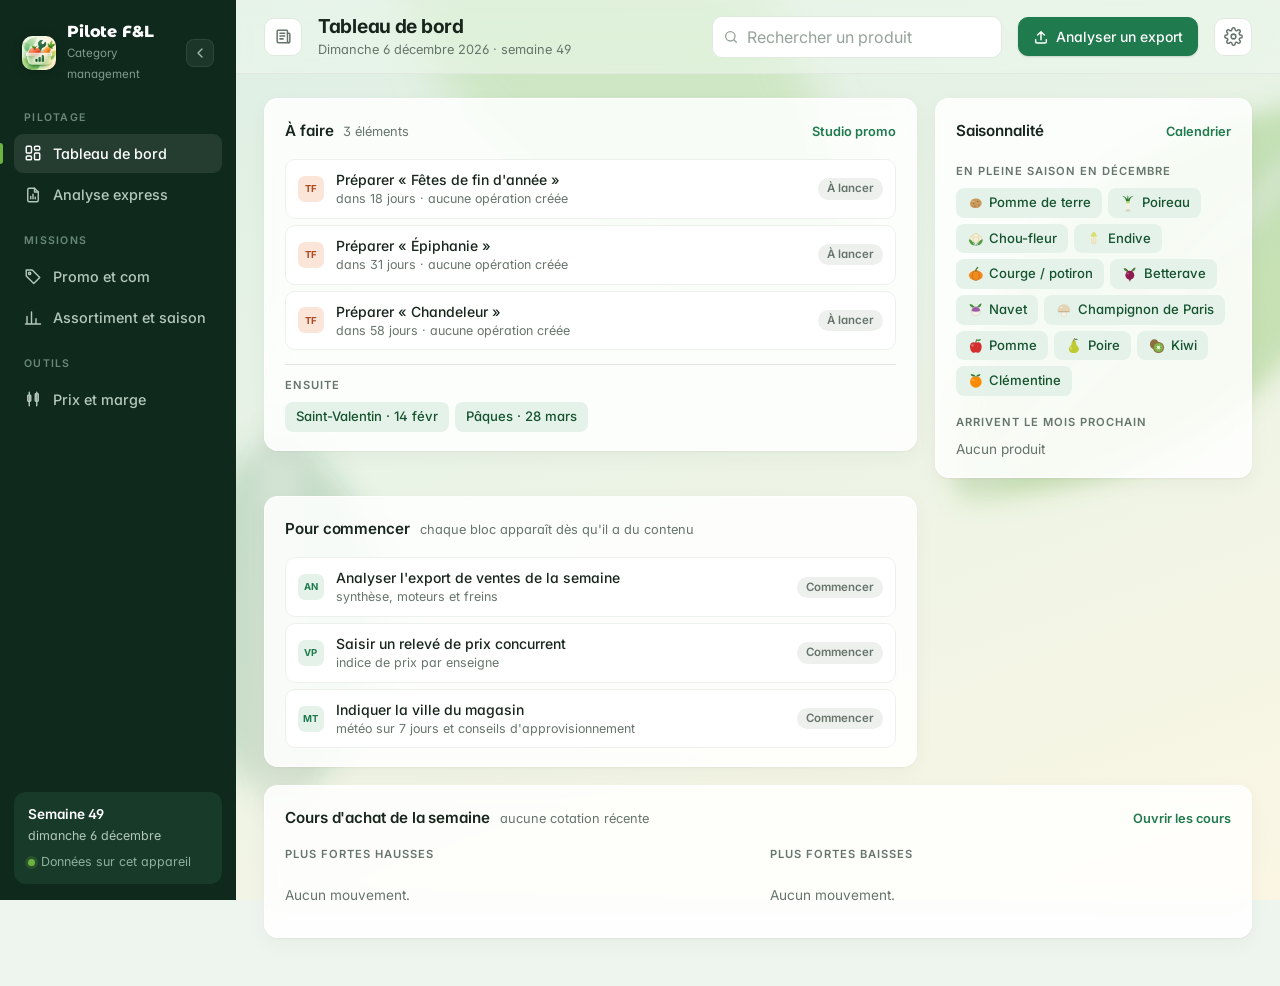
==== docs/index.html @ 456beba5 "Version 3.23 : illustrations produits, widget et notifications Android, saisons sur un écran - 37 de" ====
<!doctype html>
<html lang="fr">
<head>
<meta charset="utf-8">
<meta name="viewport" content="width=device-width,initial-scale=1,viewport-fit=cover">
<style>body{margin:0}[hidden]{display:none!important}img{max-width:100%}</style>
<title>Pilote Fruits & Légumes</title>
<link rel="icon" href="[data-uri]">
<link rel="preconnect" href="https://fonts.googleapis.com">
<link rel="stylesheet" href="https://fonts.googleapis.com/css2?family=Montserrat:wght@600;700;800&family=Inter:wght@400;500;600&display=swap">
<style>
/* Layout : application à barre latérale vert profond (navigation) + zone principale (barre du haut collante, pages en grille 12 colonnes). Sur téléphone, la barre latérale devient une barre d'onglets flottante en bas. Thème clair unique. */
:root {
  --bg: #f2f5f1;
  --surface: #ffffff;
  --surface-2: #f7f9f6;
  --line: #e1e8e0;
  --line-2: #edf1ec;
  --text: #17251c;
  --ink: #14532d;
  --muted: #66756b;
  --faint: #95a39a;
  --leaf: #1f7a4d;
  --leaf-2: #196a42;
  --leaf-soft: #e5f2ea;
  --sprout: #6db33f;
  --sprout-soft: #eef7e5;
  --import: #edf0ec;
  --good: #1f7a4d;
  --warn: #b7791f;
  --warn-soft: #fcf2db;
  --bad: #e07a4d;
  --bad-ink: #ad4a1f;
  --bad-soft: #fbe5d9;
  --side: #0f2a1d;
  --side-2: #173a29;
  --side-text: #b3c8ba;
  --radius: 14px;
  --radius-sm: 10px;
  --shadow: 0 1px 2px rgba(16, 41, 29, 0.05), 0 6px 20px rgba(16, 41, 29, 0.04);
  --font-display: "Montserrat", "Segoe UI", system-ui, sans-serif;
  --font-body: "Inter", "Segoe UI", system-ui, sans-serif;
  --font-data: "Inter", "Segoe UI", system-ui, sans-serif;
  color-scheme: light;
}
* { box-sizing: border-box; }
html { background: #ddeee3; }
/* Fond d'origine : dégradé menthe → crème et grandes feuilles floues fixes */
body {
  color: var(--text); font-family: var(--font-body); font-size: 14px; line-height: 1.5; -webkit-font-smoothing: antialiased; font-feature-settings: "cv11", "ss01";
  min-height: 100vh;
  background-color: #eef5ee;
  background-image:
    url("data:image/svg+xml,%3Csvg xmlns='http://www.w3.org/2000/svg' viewBox='0 0 600 600'%3E%3Cdefs%3E%3Cfilter id='b' x='-20%25' y='-20%25' width='140%25' height='140%25'%3E%3CfeGaussianBlur stdDeviation='14'/%3E%3C/filter%3E%3C/defs%3E%3Cg filter='url(%23b)'%3E%3Cpath d='M70 530C40 290 210 100 540 60C560 330 370 520 70 530Z' fill='%236DB33F' fill-opacity='0.30'/%3E%3Cpath d='M90 510L520 80' stroke='%23ffffff' stroke-opacity='0.55' stroke-width='7' fill='none'/%3E%3C/g%3E%3C/svg%3E"),
    url("data:image/svg+xml,%3Csvg xmlns='http://www.w3.org/2000/svg' viewBox='0 0 600 600'%3E%3Cdefs%3E%3Cfilter id='b' x='-20%25' y='-20%25' width='140%25' height='140%25'%3E%3CfeGaussianBlur stdDeviation='18'/%3E%3C/filter%3E%3C/defs%3E%3Cg filter='url(%23b)'%3E%3Cpath d='M300 40C470 150 520 380 300 560C80 380 130 150 300 40Z' fill='%231F7A4D' fill-opacity='0.18'/%3E%3Cpath d='M300 70V540' stroke='%23ffffff' stroke-opacity='0.5' stroke-width='7' fill='none'/%3E%3C/g%3E%3C/svg%3E"),
    url("data:image/svg+xml,%3Csvg xmlns='http://www.w3.org/2000/svg' viewBox='0 0 600 600'%3E%3Cdefs%3E%3Cfilter id='b' x='-20%25' y='-20%25' width='140%25' height='140%25'%3E%3CfeGaussianBlur stdDeviation='22'/%3E%3C/filter%3E%3C/defs%3E%3Cg filter='url(%23b)'%3E%3Cpath d='M60 80C330 60 540 240 540 540C260 540 70 360 60 80Z' fill='%23A8D58A' fill-opacity='0.35'/%3E%3C/g%3E%3C/svg%3E"),
    linear-gradient(160deg, #ddeee3 0%, #e9f3e6 45%, #fbf6e4 100%);
  background-repeat: no-repeat;
  background-size: 520px 520px, 440px 440px, 600px 600px, 100% 100%;
  background-position: right -140px top 40px, left 60px bottom 60px, left 45% top -260px, 0 0;
  background-attachment: fixed;
}
body::before { content: ""; position: fixed; inset: 0 0 auto; height: env(safe-area-inset-top, 0px); z-index: 10; background: #ddeee3; }

/* ---------- Coquille ---------- */
.app { display: grid; grid-template-columns: 236px minmax(0, 1fr); min-height: 100vh; }
.side {
  position: sticky; top: 0; height: 100vh; z-index: 6;
  background: var(--side); color: var(--side-text);
  display: flex; flex-direction: column; gap: 4px;
  padding: 20px 14px 16px max(14px, env(safe-area-inset-left, 0px));
}
.logo { display: flex; align-items: center; gap: 11px; padding: 2px 8px 22px; }
.logo-mark {
  width: 34px; height: 34px; border-radius: 10px; flex: none;
  background: #eef5ee url("[data-uri]") center / cover no-repeat;
  box-shadow: 0 2px 8px rgba(0, 0, 0, 0.25);
}
.logo-text b { display: block; color: #ffffff; font-family: var(--font-display); font-weight: 800; font-size: 1rem; letter-spacing: -0.01em; line-height: 1.2; }
.logo-text small { color: #7f9c8b; font-size: 0.72rem; }
.side-label { font-size: 0.66rem; text-transform: uppercase; letter-spacing: 0.12em; color: #6a8877; padding: 6px 10px; font-weight: 600; }
nav.tabs { display: flex; flex-direction: column; gap: 2px; }
nav.tabs a {
  display: flex; align-items: center; gap: 11px; position: relative;
  padding: 9px 10px; border-radius: 9px; text-decoration: none;
  color: var(--side-text); font-weight: 500; font-size: 0.9rem;
}
nav.tabs a:hover { background: rgba(255, 255, 255, 0.05); color: #ffffff; }
nav.tabs a[aria-current="page"] { background: rgba(255, 255, 255, 0.09); color: #ffffff; }
nav.tabs a[aria-current="page"]::before { content: ""; position: absolute; left: -14px; top: 9px; bottom: 9px; width: 3px; border-radius: 0 3px 3px 0; background: var(--sprout); }
nav.tabs svg { width: 18px; height: 18px; flex: none; }
nav.tabs a:focus-visible { outline: 2px solid var(--sprout); outline-offset: 1px; }
.side-foot { margin-top: auto; display: grid; gap: 2px; padding: 12px 14px; border-radius: 12px; background: var(--side-2); font-size: 0.78rem; }
.side-foot b { color: #ffffff; font-weight: 600; font-size: 0.85rem; }
.side-foot .mode { display: flex; align-items: center; gap: 6px; margin-top: 6px; color: #8fb09d; }
.side-foot .mode::before { content: ""; width: 7px; height: 7px; border-radius: 50%; background: var(--sprout); box-shadow: 0 0 0 3px rgba(109, 179, 63, 0.2); }

.main { min-width: 0; display: flex; flex-direction: column; }
.topbar {
  position: sticky; top: env(safe-area-inset-top, 0px); z-index: 5;
  display: flex; align-items: center; gap: 16px;
  padding-block: 14px; padding-left: 28px; padding-right: max(28px, env(safe-area-inset-right, 0px));
  background: rgba(238, 246, 238, 0.62); -webkit-backdrop-filter: blur(14px) saturate(140%); backdrop-filter: blur(14px) saturate(140%);
  border-bottom: 1px solid var(--line);
}
.topbar .logo-mark { display: none; width: 32px; height: 32px; border-radius: 9px; box-shadow: 0 2px 6px rgba(20, 83, 45, 0.18); }
.tb-title { flex: 1; min-width: 0; }
.tb-title h1 { margin: 0; font-size: 1.2rem; font-weight: 700; letter-spacing: -0.015em; color: var(--text); line-height: 1.25; }
.tb-title span { color: var(--muted); font-size: 0.8rem; }
.tb-search { display: flex; align-items: center; gap: 8px; background: var(--surface); border: 1px solid var(--line); border-radius: var(--radius-sm); padding: 0 10px; width: 290px; max-width: 36vw; }
.tb-search:focus-within { border-color: var(--leaf); box-shadow: 0 0 0 3px rgba(31, 122, 77, 0.14); }
.tb-search svg { width: 16px; height: 16px; color: var(--faint); flex: none; }
.tb-search input { border: 0; box-shadow: none; padding: 8px 0; width: 100%; background: transparent; }
.tb-search input:focus-visible { outline: none; }
.page { display: flex; flex-direction: column; gap: 18px; padding-block: 24px 48px; padding-left: 28px; padding-right: max(28px, env(safe-area-inset-right, 0px)); max-width: 1480px; width: 100%; }

@media (max-width: 900px) {
  .app { grid-template-columns: 1fr; }
  .side {
    position: fixed; top: auto; height: auto; z-index: 20; padding: 6px;
    left: max(10px, env(safe-area-inset-left, 0px)); right: max(10px, env(safe-area-inset-right, 0px));
    bottom: calc(10px + env(safe-area-inset-bottom, 0px));
    border-radius: 18px; box-shadow: 0 12px 32px rgba(10, 30, 20, 0.32);
  }
  .logo, .side-label, .side-foot { display: none; }
  nav.tabs { flex-direction: row; }
  nav.tabs a { flex: 1; flex-direction: column; gap: 3px; padding: 7px 2px; font-size: 0.64rem; justify-content: center; text-align: center; }
  nav.tabs a[aria-current="page"]::before { display: none; }
  nav.tabs a[aria-current="page"] { background: rgba(255, 255, 255, 0.13); }
  .topbar { flex-wrap: wrap; gap: 10px 12px; padding-left: max(16px, env(safe-area-inset-left, 0px)); padding-right: max(16px, env(safe-area-inset-right, 0px)); padding-block: 10px; }
  .topbar .logo-mark { display: block; }
  .tb-search { order: 3; width: 100%; max-width: none; }
  .tb-cta .lbl { display: none; }
  .tb-cta { padding: 8px 10px; }
  .page { padding-block: 16px 120px; padding-left: max(16px, env(safe-area-inset-left, 0px)); padding-right: max(16px, env(safe-area-inset-right, 0px)); gap: 14px; }
}

/* ---------- Grilles et cartes ---------- */
.dash { display: grid; grid-template-columns: repeat(12, minmax(0, 1fr)); grid-auto-flow: row dense; gap: 18px; align-items: start; }
.span-8 { grid-column: span 8; } .span-4 { grid-column: span 4; } .span-6 { grid-column: span 6; } .span-12 { grid-column: 1 / -1; }
@media (max-width: 1180px) { .span-8, .span-4, .span-6 { grid-column: 1 / -1; } }
.panel { background: var(--surface); border: 1px solid var(--line); border-radius: var(--radius); padding: 18px 20px; box-shadow: var(--shadow); min-width: 0; }
.panel h3 { margin: 0; font-size: 0.95rem; font-weight: 600; color: var(--text); letter-spacing: -0.005em; }
.ph { display: flex; align-items: center; gap: 6px 10px; margin-bottom: 14px; flex-wrap: wrap; min-height: 28px; }
.ph .note { font-size: 0.8rem; }
.ph .push { margin-left: auto; }
.sub-h { font-size: 0.7rem; text-transform: uppercase; letter-spacing: 0.09em; color: var(--muted); font-weight: 600; margin: 18px 0 8px; }
.sub-h:first-child { margin-top: 0; }
.eyebrow { text-transform: uppercase; letter-spacing: 0.08em; font-size: 0.7rem; font-weight: 600; color: var(--muted); }
.num { font-variant-numeric: tabular-nums; }
.note { font-size: 0.85rem; color: var(--muted); }
.toolbar { display: flex; justify-content: space-between; align-items: center; gap: 12px; flex-wrap: wrap; }
.controls { display: flex; gap: 10px; flex-wrap: wrap; align-items: center; }
.row-between { display: flex; justify-content: space-between; align-items: center; gap: 10px; flex-wrap: wrap; margin-bottom: 14px; }
.row-between h3 { margin: 0; }

/* ---------- Indicateurs ---------- */
.kpis { display: grid; grid-template-columns: repeat(auto-fit, minmax(210px, 1fr)); gap: 14px; }
.kpi { position: relative; overflow: hidden; background: var(--surface); border: 1px solid var(--line); border-radius: var(--radius); padding: 16px 18px; display: grid; gap: 3px; align-content: start; box-shadow: var(--shadow); }
.kpi .eyebrow { text-transform: none; letter-spacing: 0; font-size: 0.8rem; font-weight: 500; color: var(--muted); }
.kpi .v { font-size: 1.7rem; font-weight: 700; letter-spacing: -0.025em; color: var(--text); font-variant-numeric: tabular-nums; line-height: 1.2; }
.kpi .s { font-size: 0.78rem; color: var(--muted); }
.kpi.good .v { color: var(--good); }
.kpi.bad .v { color: var(--bad-ink); }
.kpi.warn .v { color: var(--warn); }
.kpi .spark { position: absolute; right: 16px; top: 18px; }
.kpi .delta { font-size: 0.76rem; font-weight: 600; justify-self: start; padding: 1px 7px; border-radius: 6px; margin-top: 2px; }
.delta.up { color: var(--bad-ink); background: var(--bad-soft); }
.delta.down { color: var(--good); background: var(--leaf-soft); }

/* ---------- Contrôles ---------- */
button {
  font: inherit; font-weight: 500; cursor: pointer; display: inline-flex; align-items: center; justify-content: center; gap: 7px;
  border-radius: var(--radius-sm); padding: 8px 14px; border: 1px solid var(--line); background: var(--surface); color: var(--text);
  transition: background 0.12s ease, border-color 0.12s ease, box-shadow 0.12s ease;
}
button:hover { background: var(--surface-2); border-color: #cdd7cc; }
button svg { width: 16px; height: 16px; flex: none; }
button.primary { background: var(--leaf); border-color: var(--leaf); color: #ffffff; box-shadow: 0 1px 2px rgba(16, 41, 29, 0.18); }
button.primary:hover { background: var(--leaf-2); border-color: var(--leaf-2); }
button.ghost { background: transparent; border-color: transparent; color: var(--muted); }
button.ghost:hover { background: var(--surface-2); color: var(--text); }
button.link { all: unset; cursor: pointer; color: var(--leaf); font-weight: 600; font-size: 0.8rem; margin-left: auto; border-radius: 6px; }
button.link:hover { text-decoration: underline; text-underline-offset: 3px; }
button:disabled { opacity: 0.5; cursor: not-allowed; }
.icon-btn { padding: 4px 8px; font-size: 0.8rem; }
input, select, textarea { font: inherit; color: var(--text); background: var(--surface); border: 1px solid var(--line); border-radius: var(--radius-sm); padding: 8px 11px; min-width: 0; }
input:hover, select:hover, textarea:hover { border-color: #cdd7cc; }
input::placeholder, textarea::placeholder { color: var(--faint); }
:focus-visible { outline: 2px solid rgba(31, 122, 77, 0.5); outline-offset: 1px; }
input:focus-visible, select:focus-visible, textarea:focus-visible { outline: none; border-color: var(--leaf); box-shadow: 0 0 0 3px rgba(31, 122, 77, 0.14); }
textarea { width: 100%; min-height: 110px; font-size: 0.82rem; }
.seg { display: inline-flex; background: var(--surface-2); border: 1px solid var(--line); border-radius: var(--radius-sm); padding: 3px; gap: 2px; }
.seg button { border: 0; background: transparent; padding: 5px 12px; border-radius: 7px; color: var(--muted); font-size: 0.84rem; box-shadow: none; }
.seg button:hover { color: var(--text); background: transparent; }
.seg button[aria-pressed="true"] { background: var(--surface); color: var(--text); box-shadow: 0 1px 2px rgba(16, 41, 29, 0.14), 0 0 0 1px var(--line); }
.input-suffix { display: inline-flex; align-items: center; border: 1px solid var(--line); border-radius: var(--radius-sm); background: var(--surface); padding-right: 10px; }
.input-suffix input { border: 0; box-shadow: none; width: 64px; }
.input-suffix span { color: var(--muted); font-size: 0.85rem; }
.input-suffix:focus-within { border-color: var(--leaf); box-shadow: 0 0 0 3px rgba(31, 122, 77, 0.14); }
.input-suffix input:focus-visible { box-shadow: none; }
.field { display: grid; gap: 5px; }
.field label { font-size: 0.8rem; font-weight: 600; color: var(--text); }
.field .hint { font-size: 0.76rem; color: var(--muted); }
.form-stack { display: grid; gap: 14px; }
.grid2 { display: grid; grid-template-columns: 1fr 1fr; gap: 12px; }

/* ---------- Pastilles, étiquettes ---------- */
.chips { display: flex; flex-wrap: wrap; gap: 6px; }
.chip { font-size: 0.82rem; font-weight: 500; padding: 4px 10px; border-radius: 8px; background: var(--leaf-soft); color: var(--ink); border: 1px solid transparent; }
.chip.soft { background: var(--sprout-soft); color: #3d6d19; }
.chip.out { background: var(--bad-soft); color: var(--bad-ink); }
button.chip { gap: 5px; box-shadow: none; }
button.chip:hover { border-color: rgba(31, 122, 77, 0.28); background: var(--leaf-soft); }
button.chip.soft:hover { background: var(--sprout-soft); }
button.chip.out:hover { background: var(--bad-soft); border-color: rgba(173, 74, 31, 0.25); }
.status { display: inline-flex; align-items: center; gap: 6px; font-size: 0.74rem; font-weight: 600; padding: 2px 9px 2px 8px; border-radius: 999px; white-space: nowrap; }
.status::before { content: ""; width: 6px; height: 6px; border-radius: 50%; background: currentColor; }
.status.ok { background: var(--leaf-soft); color: var(--good); }
.status.warn { background: var(--warn-soft); color: #8a5a0f; }
.status.bad { background: var(--bad-soft); color: var(--bad-ink); }
.tag { font-size: 0.68rem; font-weight: 600; padding: 1px 7px; border-radius: 5px; background: var(--import); color: var(--muted); margin-left: 8px; text-transform: uppercase; letter-spacing: 0.04em; }
.banner { padding: 10px 14px; border-radius: var(--radius-sm); background: var(--warn-soft); color: #6d4a0c; font-size: 0.86rem; border: 1px solid rgba(183, 121, 31, 0.2); }
.empty { padding: 28px 12px; text-align: center; color: var(--muted); }
.legend { display: flex; gap: 14px; flex-wrap: wrap; font-size: 0.8rem; color: var(--muted); }
.legend i { display: inline-block; width: 12px; height: 12px; border-radius: 3px; vertical-align: -1px; margin-right: 6px; }

/* ---------- Icônes produit ---------- */
.pico { display: inline-grid; place-items: center; width: 32px; height: 32px; border-radius: 9px; background: var(--surface-2); border: 1px solid var(--line); font-size: 17px; line-height: 1; flex: none; }
.pico.txt { font-weight: 700; font-size: 0.7rem; color: var(--leaf); background: var(--leaf-soft); border-color: transparent; letter-spacing: 0.02em; }
.pico.txt.fruit { color: var(--bad-ink); background: var(--bad-soft); }
.pico.sm { width: 26px; height: 26px; border-radius: 7px; font-size: 14px; }
.pico.sm.txt { font-size: 0.6rem; }
.pico.lg { width: 56px; height: 56px; border-radius: 14px; font-size: 30px; }
.pico.lg.txt { font-size: 1rem; }
.pico .pi { width: 84%; height: 84%; display: block; }
.chip .ci, .mk-hit .ci { width: 1.35em; height: 1.35em; vertical-align: -0.35em; flex: none; }
.prod-btn { all: unset; cursor: pointer; display: inline-flex; align-items: center; gap: 10px; font-weight: 600; color: var(--text); border-radius: 8px; }
.prod-btn:hover { color: var(--leaf); }
.prod-btn:focus-visible { outline: 2px solid rgba(31, 122, 77, 0.5); }

/* ---------- Tableaux ---------- */
.scroll { overflow-x: auto; }
table { border-collapse: collapse; width: 100%; }
table.data { font-size: 0.86rem; }
table.data th { text-align: left; font-size: 0.7rem; text-transform: uppercase; letter-spacing: 0.06em; color: var(--muted); font-weight: 600; padding: 9px 12px; background: var(--surface-2); border-bottom: 1px solid var(--line); white-space: nowrap; }
table.data th:first-child { border-radius: 8px 0 0 0; }
table.data th:last-child { border-radius: 0 8px 0 0; }
table.data td { padding: 9px 12px; border-bottom: 1px solid var(--line-2); vertical-align: middle; }
table.data tbody tr:last-child td { border-bottom: 0; }
table.data tbody tr:hover td { background: #fafcf9; }
table.data td.r, table.data th.r { text-align: right; }
.rate-bar { display: inline-block; height: 6px; border-radius: 3px; vertical-align: middle; margin-right: 10px; }
table.season { min-width: 780px; }
table.season th, table.season td { padding: 0; }
table.season thead th { font-size: 0.7rem; font-weight: 600; color: var(--muted); text-transform: uppercase; letter-spacing: 0.05em; padding: 6px 2px 8px; text-align: center; }
table.season thead th.now { color: var(--leaf); }
table.season tbody th { text-align: left; font-weight: 500; padding: 4px 14px 4px 0; white-space: nowrap; }
table.season tbody tr:hover th .prod-btn { color: var(--leaf); }
table.season td { padding: 2px; }
table.season td div { height: 22px; border-radius: 5px; }
td.now div { box-shadow: 0 0 0 2px var(--surface), 0 0 0 3.5px var(--leaf); }
.m2 { background: var(--leaf); }
.m1 { background: #a9d48b; }
.m0 { background: var(--import); }
table.season td.origin { font-size: 0.78rem; color: var(--muted); padding-left: 14px; white-space: nowrap; }

/* ---------- Barres ---------- */
.bars { display: grid; gap: 9px; }
.bar-row { display: grid; grid-template-columns: 120px 1fr 64px; gap: 10px; align-items: center; font-size: 0.84rem; }
.bar-row > span:first-child { white-space: nowrap; overflow: hidden; text-overflow: ellipsis; }
.bar-row .track { height: 8px; background: var(--line-2); border-radius: 4px; overflow: hidden; }
.bar-row .fill { height: 100%; background: var(--leaf); border-radius: 4px; }
.bar-row .num { text-align: right; font-weight: 600; }
.waterfall { display: grid; gap: 10px; }
.wf-row { display: grid; grid-template-columns: 150px 1fr 90px; gap: 12px; align-items: center; font-size: 0.86rem; }
.wf-track { height: 22px; background: var(--surface-2); border-radius: 6px; position: relative; overflow: hidden; border: 1px solid var(--line-2); }
.wf-bar { position: absolute; top: 0; bottom: 0; border-radius: 5px; }
.wf-row .num { text-align: right; font-weight: 600; }
@media (max-width: 520px) { .wf-row { grid-template-columns: 104px 1fr 72px; font-size: 0.8rem; } .bar-row { grid-template-columns: 96px 1fr 56px; } }

/* ---------- Listes ---------- */
.list { display: grid; gap: 6px; }
.list-row {
  display: flex; align-items: center; gap: 12px; width: 100%; text-align: left; box-shadow: none;
  padding: 9px 12px; border-radius: var(--radius-sm); border: 1px solid var(--line-2); background: var(--surface); color: var(--text); font-weight: 500;
}
.list-row:hover { background: var(--surface-2); border-color: var(--line); }
.list-row .grow { flex: 1; min-width: 0; display: grid; }
.list-row .grow small { color: var(--muted); font-weight: 400; font-size: 0.78rem; }
.movers { display: grid; grid-template-columns: 1fr 1fr; gap: 6px 24px; }
@media (max-width: 640px) { .movers { grid-template-columns: 1fr; } }
.mv-col { display: grid; align-content: start; }
.mv-row { all: unset; cursor: pointer; display: flex; align-items: center; gap: 10px; padding: 8px 4px; border-bottom: 1px solid var(--line-2); }
.mv-row:last-child { border-bottom: 0; }
.mv-row:hover .mv-n { color: var(--leaf); }
.mv-row:focus-visible { outline: 2px solid rgba(31, 122, 77, 0.5); border-radius: 6px; }
.mv-n { flex: 1; min-width: 0; font-weight: 600; white-space: nowrap; overflow: hidden; text-overflow: ellipsis; }
.mv-p { font-variant-numeric: tabular-nums; color: var(--muted); font-size: 0.84rem; }
.chg { font-variant-numeric: tabular-nums; font-weight: 600; font-size: 0.78rem; padding: 2px 7px; border-radius: 6px; min-width: 62px; text-align: right; }
.chg.up { background: #e2f4e9; color: #177548; }
.chg.dn { background: var(--bad-soft); color: var(--bad-ink); }

/* ---------- Saisonnalité ---------- */
.now-grid { display: grid; grid-template-columns: repeat(auto-fit, minmax(260px, 1fr)); gap: 14px; }
.now-grid .panel h3 { margin: 4px 0 12px; }

/* ---------- Marge ---------- */
.marge-grid { display: grid; grid-template-columns: minmax(0, 340px) minmax(0, 1fr); gap: 18px; align-items: start; }
@media (max-width: 860px) { .marge-grid { grid-template-columns: 1fr; } }

/* ---------- Météo ---------- */
.wx-stack { display: grid; gap: 12px; }
.wx-form { display: flex; gap: 8px; flex-wrap: wrap; }
.wx-form input { flex: 1 1 140px; }
.wx-days { display: grid; grid-template-columns: repeat(7, minmax(0, 1fr)); gap: 4px; }
.wx-day { display: grid; justify-items: center; gap: 1px; padding: 8px 0; border-radius: 10px; background: var(--surface-2); font-size: 0.7rem; color: var(--muted); }
.wx-day .ico { font-size: 18px; line-height: 1.3; }
.wx-day b { color: var(--text); font-size: 0.84rem; font-weight: 600; }
.advice { border-radius: var(--radius-sm); padding: 12px 14px; background: var(--leaf-soft); display: grid; gap: 8px; }
.advice.hot { background: var(--bad-soft); }
.advice.cold { background: #e7f0f8; }
.advice.rain { background: #eaeff3; }
.advice h4 { margin: 0; font-size: 0.9rem; font-weight: 600; color: var(--text); }
.advice p { margin: 0; font-size: 0.84rem; color: #3d4b42; }
.advice .chip { background: rgba(255, 255, 255, 0.75); }

/* ---------- Fenêtres : fiche produit et panneau de saisie ---------- */
.overlay {
  position: fixed; inset: 0; z-index: 40; display: flex; align-items: center; justify-content: center;
  background: rgba(15, 42, 29, 0.32); -webkit-backdrop-filter: blur(2px); backdrop-filter: blur(2px);
  padding: max(16px, env(safe-area-inset-top, 0px)) max(16px, env(safe-area-inset-right, 0px)) max(16px, env(safe-area-inset-bottom, 0px)) max(16px, env(safe-area-inset-left, 0px));
}
.overlay.right { justify-content: flex-end; align-items: stretch; padding: 0; }
body.modal-open { overflow: hidden; }
.sheet { width: min(760px, 100%); max-height: 100%; overflow: auto; display: grid; gap: 20px; padding: 24px; background: var(--surface); border-radius: 18px; box-shadow: 0 30px 80px rgba(15, 42, 29, 0.3); }
.sheet-head { display: flex; gap: 14px; align-items: center; padding-bottom: 16px; border-bottom: 1px solid var(--line); }
.sheet-head .grow { flex: 1; min-width: 0; }
.sheet-head h2 { margin: 0; font-weight: 700; color: var(--text); font-size: 1.4rem; letter-spacing: -0.02em; }
.sheet section { display: grid; gap: 10px; }
.sheet h3 { margin: 0; font-size: 0.9rem; font-weight: 600; color: var(--text); }
.months { display: grid; grid-template-columns: repeat(12, minmax(0, 1fr)); gap: 4px; }
.months div { display: grid; gap: 4px; justify-items: center; font-size: 0.64rem; color: var(--muted); }
.months i { display: block; width: 100%; height: 16px; border-radius: 4px; }
.months .now i { box-shadow: 0 0 0 2px var(--surface), 0 0 0 3.5px var(--leaf); }
.months .now { color: var(--leaf); font-weight: 700; }
.mini-kpis { display: grid; grid-template-columns: repeat(auto-fit, minmax(130px, 1fr)); gap: 10px; }
.mini-kpis div { background: var(--surface-2); border: 1px solid var(--line-2); border-radius: var(--radius-sm); padding: 10px 12px; display: grid; gap: 1px; }
.mini-kpis b { color: var(--text); font-size: 1.05rem; font-weight: 700; font-variant-numeric: tabular-nums; }
.mini-kpis span { font-size: 0.74rem; color: var(--muted); }
.actions { display: flex; gap: 8px; flex-wrap: wrap; }
.drawer {
  width: min(440px, 100%); height: 100%; background: var(--surface); display: flex; flex-direction: column;
  box-shadow: -24px 0 60px rgba(15, 42, 29, 0.22);
  padding-top: env(safe-area-inset-top, 0px); padding-bottom: env(safe-area-inset-bottom, 0px); padding-right: env(safe-area-inset-right, 0px);
}
.drawer form { display: flex; flex-direction: column; height: 100%; min-height: 0; }
.dr-head { display: flex; align-items: center; gap: 10px; padding: 18px 22px; border-bottom: 1px solid var(--line); }
.dr-head h3 { margin: 0; font-size: 1.05rem; font-weight: 700; flex: 1; letter-spacing: -0.01em; }
.dr-body { flex: 1; overflow: auto; padding: 20px 22px; display: grid; gap: 14px; align-content: start; }
.dr-foot { padding: 14px 22px; border-top: 1px solid var(--line); display: flex; gap: 8px; align-items: center; flex-wrap: wrap; }
.dr-foot .note { flex: 1 1 100%; margin: 0; }
.dr-foot .grow { flex: 1; }
.edit-flag { font-size: 0.72rem; font-weight: 600; color: var(--bad-ink); background: var(--bad-soft); padding: 2px 9px; border-radius: 999px; }
@media (prefers-reduced-motion: no-preference) {
  .drawer { animation: drawer-in 0.22s ease; }
  .sheet { animation: sheet-in 0.18s ease; }
  @keyframes drawer-in { from { transform: translateX(28px); } to { transform: none; } }
  @keyframes sheet-in { from { transform: translateY(8px) scale(0.99); } to { transform: none; } }
  .fill, .wf-bar, .rate-bar { transition: width 0.35s ease, left 0.35s ease; }
}

/* Téléphone : libellés courts et indicateurs sur deux colonnes */
nav.tabs .short { display: none; }
@media (max-width: 900px) {
  nav.tabs .full { display: none; }
  nav.tabs .short { display: inline; }
}
@media (max-width: 640px) {
  .kpis { grid-template-columns: 1fr 1fr; gap: 10px; }
  .kpi { padding: 12px 14px; }
  .kpi .v { font-size: 1.3rem; }
  .kpi .spark { display: none; }
  .kpi .s { font-size: 0.72rem; }
}

/* Cartes légèrement translucides pour laisser deviner le fond */
.panel, .kpi { background: rgba(255, 255, 255, 0.86); -webkit-backdrop-filter: blur(10px) saturate(130%); backdrop-filter: blur(10px) saturate(130%); border-color: rgba(255, 255, 255, 0.9); }
@supports not ((backdrop-filter: blur(1px)) or (-webkit-backdrop-filter: blur(1px))) { .panel, .kpi, .topbar { background: rgba(255, 255, 255, 0.96); } }

/* ---------- Analyse express ---------- */
.an-stack { display: grid; gap: 18px; min-width: 0; }
.privacy { display: inline-flex; gap: 7px; align-items: center; font-size: 0.78rem; color: var(--muted); }
.privacy svg { width: 15px; height: 15px; color: var(--leaf); flex: none; }
.dropzone { border: 2px dashed #b4cfbd; border-radius: var(--radius); background: rgba(255, 255, 255, 0.78); -webkit-backdrop-filter: blur(10px); backdrop-filter: blur(10px); padding: 40px 20px; display: grid; justify-items: center; gap: 12px; text-align: center; transition: border-color 0.15s ease, background 0.15s ease; }
.dropzone.over { border-color: var(--leaf); background: var(--leaf-soft); }
.dropzone h3 { margin: 0; font-size: 1.15rem; font-weight: 700; letter-spacing: -0.01em; }
.dropzone .dz-text { max-width: 60ch; margin: 0; }
.dz-icon { width: 54px; height: 54px; border-radius: 15px; background: var(--leaf-soft); display: grid; place-items: center; color: var(--leaf); }
.dz-icon svg { width: 26px; height: 26px; }
.paste-box { width: 100%; max-width: 680px; display: grid; gap: 8px; }
.file-bar { display: flex; align-items: center; gap: 10px; flex-wrap: wrap; }
.file-bar .push { margin-left: auto; }
.file-pill { display: inline-flex; align-items: center; gap: 8px; background: var(--surface); border: 1px solid var(--line); border-radius: 999px; padding: 5px 13px; font-size: 0.82rem; font-weight: 600; max-width: 100%; overflow: hidden; text-overflow: ellipsis; white-space: nowrap; }
.file-pill::before { content: ""; width: 8px; height: 8px; border-radius: 50%; background: var(--sprout); flex: none; }
details.map { padding: 14px 20px; }
details.map summary { cursor: pointer; font-weight: 600; font-size: 0.9rem; }
details.map summary .note { font-weight: 400; margin-left: 6px; }
.map-grid { display: grid; grid-template-columns: repeat(auto-fit, minmax(190px, 1fr)); gap: 12px; margin-top: 14px; }
.synth { display: grid; gap: 10px; font-size: 0.92rem; line-height: 1.65; color: #263a2e; }
.synth p { margin: 0; }
.synth .lead { font-size: 1rem; font-weight: 600; color: var(--text); line-height: 1.5; }
.synth h4 { margin: 6px 0 0; font-size: 0.72rem; text-transform: uppercase; letter-spacing: 0.09em; color: var(--muted); }
.synth ul { margin: 0; padding-left: 18px; display: grid; gap: 6px; }
.synth b { color: var(--text); font-weight: 600; }
.pos { color: #177548; font-weight: 600; }
.neg { color: var(--bad-ink); font-weight: 600; }
.div-rows { display: grid; gap: 7px; }
.div-row { display: grid; grid-template-columns: minmax(0, 200px) 1fr 1fr 92px; align-items: center; font-size: 0.84rem; }
.div-row .lab { display: flex; align-items: center; gap: 8px; min-width: 0; padding-right: 10px; }
.div-row .lab span { white-space: nowrap; overflow: hidden; text-overflow: ellipsis; }
.div-row .nh, .div-row .ph2 { height: 16px; display: flex; }
.div-row .nh { justify-content: flex-end; border-right: 1px solid var(--line); }
.div-row .b { height: 100%; }
.div-row .nh .b { background: var(--bad); border-radius: 4px 0 0 4px; }
.div-row .ph2 .b { background: var(--leaf); border-radius: 0 4px 4px 0; }
.div-row .val { text-align: right; font-weight: 600; font-variant-numeric: tabular-nums; }
@media (max-width: 560px) { .div-row { grid-template-columns: 110px 1fr 1fr 70px; font-size: 0.78rem; } }
th.sortable { cursor: pointer; user-select: none; }
th.sortable:hover { color: var(--text); }
th.sorted { color: var(--leaf); }
.season-pill { font-size: 0.7rem; font-weight: 600; padding: 1px 8px; border-radius: 999px; white-space: nowrap; }
.season-pill.s2 { background: var(--leaf-soft); color: var(--leaf); }
.season-pill.s1 { background: var(--sprout-soft); color: #3d6d19; }
.season-pill.s0 { background: var(--import); color: var(--muted); }
.op-grid { display: grid; grid-template-columns: minmax(0, 400px) minmax(0, 1fr); gap: 18px; align-items: start; }
@media (max-width: 960px) { .op-grid { grid-template-columns: 1fr; } }
.verdict { border-radius: var(--radius-sm); padding: 14px 16px; display: grid; gap: 6px; }
.verdict.good { background: var(--leaf-soft); }
.verdict.bad { background: var(--bad-soft); }
.verdict.warn { background: var(--warn-soft); }
.verdict h4 { margin: 0; font-size: 1rem; font-weight: 700; color: var(--text); }
.verdict p { margin: 0; font-size: 0.9rem; color: #2f3f35; line-height: 1.55; }
.pv-list { display: grid; gap: 12px; }
.pv-item { display: grid; gap: 4px; }
.pv-item .top { display: flex; justify-content: space-between; font-size: 0.86rem; }
.pv-item .top b { font-variant-numeric: tabular-nums; }
.pv-item .track { height: 8px; background: var(--line-2); border-radius: 4px; overflow: hidden; }
.pv-item .fill { height: 100%; border-radius: 4px; }
#an-kpis { grid-template-columns: repeat(auto-fit, minmax(170px, 1fr)); }
@media (max-width: 640px) { #an-kpis { grid-template-columns: 1fr 1fr; } }

/* ---------- Studio promo ---------- */
.promo-grid { display: grid; grid-template-columns: 320px minmax(0, 1fr); gap: 18px; align-items: start; }
@media (max-width: 1040px) { .promo-grid { grid-template-columns: 1fr; } }
.op-list { display: grid; gap: 8px; }
.op-card { all: unset; box-sizing: border-box; cursor: pointer; display: grid; gap: 7px; padding: 12px 14px; border-radius: 12px; background: var(--surface); border: 1px solid var(--line); }
.op-card:hover { border-color: #c5d2c4; }
.op-card[aria-current="true"] { border-color: var(--leaf); box-shadow: 0 0 0 3px rgba(31, 122, 77, 0.12); }
.op-card:focus-visible { outline: 2px solid rgba(31, 122, 77, 0.5); }
.op-card .t { font-weight: 600; display: flex; justify-content: space-between; gap: 8px; align-items: baseline; }
.op-card .meta { display: flex; justify-content: space-between; gap: 8px; font-size: 0.76rem; color: var(--muted); }
.progress { height: 6px; background: var(--line-2); border-radius: 3px; overflow: hidden; }
.progress i { display: block; height: 100%; background: var(--leaf); border-radius: 3px; }
.op-head { display: flex; gap: 12px; align-items: flex-start; flex-wrap: wrap; }
.op-head .grow { flex: 1; min-width: 0; }
.op-head h2 { margin: 0; font-size: 1.3rem; font-weight: 700; letter-spacing: -0.015em; }
.op-head .note { margin-top: 2px; }
.cd { text-align: center; padding: 8px 14px; border-radius: 12px; background: var(--leaf-soft); }
.cd b { display: block; font-size: 1.3rem; font-weight: 700; color: var(--leaf); font-variant-numeric: tabular-nums; line-height: 1.2; }
.cd span { font-size: 0.72rem; color: var(--muted); }
.timeline { display: grid; }
.tl-row { display: grid; grid-template-columns: 26px 150px minmax(0, 1fr) auto; gap: 12px; align-items: center; padding: 10px 6px; border-bottom: 1px solid var(--line-2); }
.tl-row:last-child { border-bottom: 0; }
.tl-row input[type="checkbox"] { width: 18px; height: 18px; accent-color: var(--leaf); margin: 0; cursor: pointer; }
.tl-date { font-size: 0.78rem; color: var(--muted); font-variant-numeric: tabular-nums; }
.tl-date b { display: block; color: var(--text); font-size: 0.86rem; font-weight: 600; }
.tl-title { font-weight: 500; min-width: 0; }
.tl-title small { display: block; color: var(--muted); font-weight: 400; font-size: 0.78rem; }
.tl-who { display: inline-block; font-size: 0.7rem; font-weight: 600; color: var(--leaf); background: var(--leaf-soft); padding: 1px 7px; border-radius: 5px; margin-left: 6px; vertical-align: 1px; }
.tl-row.done .tl-title { color: var(--muted); text-decoration: line-through; text-decoration-color: rgba(102, 117, 107, 0.5); }
.tl-row.milestone { background: var(--leaf-soft); border-radius: 10px; border-bottom-color: transparent; margin: 4px 0; }
.st { font-size: 0.72rem; font-weight: 600; padding: 2px 9px; border-radius: 999px; white-space: nowrap; }
.st.late { background: var(--bad-soft); color: var(--bad-ink); }
.st.week { background: var(--warn-soft); color: #8a5a0f; }
.st.done { background: var(--leaf-soft); color: var(--leaf); }
.st.todo { background: var(--import); color: var(--muted); }
@media (max-width: 620px) {
  .tl-row { grid-template-columns: 24px minmax(0, 1fr) auto; row-gap: 4px; }
  .tl-row input[type="checkbox"] { grid-row: 1 / 3; }
  .tl-date { grid-column: 2; grid-row: 1; }
  .tl-row .st { grid-column: 3; grid-row: 1; }
  .tl-title { grid-column: 2 / 4; grid-row: 2; }
}
.ev-row { display: flex; gap: 12px; align-items: center; padding: 10px 0; border-bottom: 1px solid var(--line-2); }
.ev-row:last-child { border-bottom: 0; }
.ev-date { flex: none; width: 52px; text-align: center; border-radius: 10px; background: var(--leaf-soft); padding: 5px 0; font-weight: 700; color: var(--leaf); line-height: 1.15; }
.ev-date small { display: block; font-size: 0.62rem; text-transform: uppercase; letter-spacing: 0.06em; font-weight: 600; }
.ev-body { flex: 1; min-width: 0; display: grid; gap: 2px; }
.ev-body b { font-weight: 600; }
.ev-body span { font-size: 0.76rem; color: var(--muted); }
.ev-row button { padding: 5px 10px; font-size: 0.8rem; }
.kit { background: var(--surface); border: 1px dashed #c5d2c4; border-radius: 12px; padding: 16px 18px; font-size: 0.86rem; white-space: pre-wrap; line-height: 1.6; color: #24352b; }
table.data input { padding: 5px 8px; font-size: 0.84rem; width: 100%; min-width: 64px; }
table.data td.tight { padding: 6px 6px; }
.empty-state { display: grid; justify-items: center; text-align: center; gap: 10px; padding: 36px 20px; }
.empty-state h3 { font-size: 1.1rem; }
.empty-state p { max-width: 52ch; margin: 0; }
@media (max-width: 900px) {
  nav.tabs a { font-size: 0.58rem; padding: 7px 0; }
  nav.tabs svg { width: 17px; height: 17px; }
}

/* ---------- Atelier com ---------- */
.com-grid { display: grid; grid-template-columns: minmax(0, 420px) minmax(0, 1fr); gap: 18px; align-items: start; }
@media (max-width: 1000px) { .com-grid { grid-template-columns: 1fr; } }
.ml-sec { display: grid; gap: 6px; padding-top: 12px; border-top: 1px solid var(--line-2); }
.ml-sec .top { display: flex; align-items: center; gap: 8px; }
.ml-sec .top label { font-weight: 600; font-size: 0.84rem; flex: 1; }
.ml-sec .top input[type="checkbox"] { width: 17px; height: 17px; accent-color: var(--leaf); margin: 0; }
.ml-sec textarea { min-height: 86px; font-size: 0.84rem; line-height: 1.5; }
.ml-sec.off textarea { opacity: 0.5; }
.mail-preview { background: var(--surface); border: 1px solid var(--line); border-radius: 12px; overflow: hidden; }
.mail-preview .mh { padding: 14px 20px; border-bottom: 1px solid var(--line); background: var(--surface-2); display: grid; gap: 2px; font-size: 0.84rem; }
.mail-preview .mh b { font-size: 1rem; }
.mail-preview .mb { padding: 20px 24px; display: grid; gap: 16px; font-size: 0.9rem; line-height: 1.6; color: #24352b; }
.mail-preview .mb h4 { margin: 0 0 4px; font-size: 0.78rem; text-transform: uppercase; letter-spacing: 0.08em; color: var(--leaf); }
.mail-preview .mb p { margin: 0; white-space: pre-wrap; }
.poster-wrap { background: repeating-conic-gradient(#eef2ec 0% 25%, #f7f9f6 0% 50%) 0 0 / 20px 20px; border-radius: 12px; padding: 18px; display: grid; place-items: center; }
.poster-wrap canvas { max-width: 100%; max-height: 72vh; height: auto; width: auto; border-radius: 6px; box-shadow: 0 10px 30px rgba(16, 41, 29, 0.22); }
@media (max-width: 900px) {
  nav.tabs { overflow-x: auto; scrollbar-width: none; }
  nav.tabs::-webkit-scrollbar { display: none; }
  nav.tabs a { flex: 1 0 52px; }
}

/* ---------- Atelier assortiment ---------- */
.mx-grid { display: grid; grid-template-columns: minmax(0, 1.25fr) minmax(0, 1fr); gap: 18px; align-items: start; }
@media (max-width: 1100px) { .mx-grid { grid-template-columns: 1fr; } }
.mx-svg { width: 100%; height: auto; display: block; }
.mx-svg .dot { cursor: pointer; }
.mx-svg .dot:hover circle, .mx-svg .dot:focus circle { stroke: var(--text); stroke-width: 2; }
.mx-svg .dot:focus { outline: none; }
.quads { display: grid; grid-template-columns: 1fr 1fr; gap: 10px; }
.quad { all: unset; box-sizing: border-box; cursor: pointer; border-radius: 12px; padding: 12px 14px; display: grid; gap: 3px; border: 1px solid transparent; }
.quad b { font-size: 0.9rem; }
.quad span { font-size: 0.76rem; color: #3d4b42; line-height: 1.4; }
.quad .n { font-size: 1.4rem; font-weight: 700; font-variant-numeric: tabular-nums; }
.quad[aria-pressed="true"] { border-color: currentColor; box-shadow: 0 0 0 2px currentColor inset; }
.quad:focus-visible { outline: 2px solid rgba(31, 122, 77, 0.5); }
.q-pilier { background: #e2f2e8; color: #1f7a4d; }
.q-trafic { background: #fcf0d9; color: #996312; }
.q-pepite { background: #e6eef9; color: #2f5f9e; }
.q-question { background: #fbe5d9; color: #ad4a1f; }
.q-pilier b, .q-trafic b, .q-pepite b, .q-question b { color: inherit; }
.abc { display: inline-grid; place-items: center; width: 22px; height: 22px; border-radius: 6px; font-size: 0.72rem; font-weight: 800; }
.abc.A { background: var(--leaf); color: #fff; }
.abc.B { background: #a9d48b; color: #1d3b12; }
.abc.C { background: var(--import); color: var(--muted); }
.act { font-size: 0.72rem; font-weight: 700; padding: 2px 9px; border-radius: 999px; white-space: nowrap; }
.ck-list { display: grid; grid-template-columns: 1fr 1fr; gap: 6px 14px; }
.ck-list label { display: flex; gap: 8px; align-items: center; font-size: 0.86rem; cursor: pointer; }
.ck-list input { width: 16px; height: 16px; accent-color: var(--leaf); margin: 0; }
.idx-good { color: #177548; font-weight: 600; }
.idx-bad { color: var(--bad-ink); font-weight: 600; }
.cmp-cell { white-space: nowrap; font-variant-numeric: tabular-nums; }
.cmp-cell small { display: block; font-size: 0.72rem; font-weight: 600; }
.promo-flag { font-size: 0.64rem; font-weight: 700; color: var(--bad-ink); background: var(--bad-soft); padding: 0 5px; border-radius: 4px; margin-left: 4px; vertical-align: 1px; }
.add-form { display: grid; grid-template-columns: repeat(auto-fit, minmax(150px, 1fr)); gap: 12px; align-items: end; }
.ck-inline { display: flex !important; gap: 8px; align-items: center; font-weight: 500 !important; margin-bottom: 4px; cursor: pointer; }
.ck-inline input { width: 16px; height: 16px; accent-color: var(--leaf); margin: 0; }

/* ---------- Écran d'ouverture (3 s, puis fondu) ---------- */
.splash {
  position: fixed; inset: 0; z-index: 100; display: grid; place-items: center; cursor: pointer;
  background: radial-gradient(120% 90% at 50% 35%, #ffffff 0%, #eef6ee 35%, #ddeee3 70%, #cfe6d6 100%);
  padding: env(safe-area-inset-top, 0px) env(safe-area-inset-right, 0px) env(safe-area-inset-bottom, 0px) env(safe-area-inset-left, 0px);
  animation: splash-out 0.55s ease 3s forwards;
}
.splash.gone { animation: splash-out 0.4s ease forwards; }
.splash-in { display: grid; justify-items: center; gap: 14px; text-align: center; padding: 24px; }
.splash-logo {
  width: 148px; height: 148px; border-radius: 36px; overflow: hidden;
  background: #eef5ee url("[data-uri]") center / cover no-repeat;
  box-shadow: 0 24px 54px rgba(20, 83, 45, 0.28), 0 0 0 1px rgba(255, 255, 255, 0.6);
  animation: splash-pop 0.7s cubic-bezier(0.2, 0.9, 0.3, 1.25) both;
}
.splash-name { font-family: var(--font-display); font-weight: 800; font-size: 2.1rem; letter-spacing: -0.02em; color: #14532d; margin-top: 8px; animation: splash-up 0.6s ease 0.35s both; }
.splash-tag { font-size: 0.9rem; color: #4d6656; animation: splash-up 0.6s ease 0.5s both; }
.splash-bar { width: 150px; height: 4px; border-radius: 2px; background: rgba(20, 83, 45, 0.12); overflow: hidden; margin-top: 18px; animation: splash-up 0.6s ease 0.6s both; }
.splash-bar i { display: block; height: 100%; width: 100%; background: #6db33f; border-radius: 2px; transform-origin: left; animation: splash-load 2.6s ease-in-out 0.4s both; }
@keyframes splash-out { to { opacity: 0; visibility: hidden; pointer-events: none; } }
@keyframes splash-pop { from { transform: scale(0.82) rotate(-8deg); } to { transform: none; } }
@keyframes splash-leaf { from { transform: rotate(-25deg) scale(0.8); } to { transform: none; } }
@keyframes splash-up { from { transform: translateY(10px); } to { transform: none; } }
@keyframes splash-load { from { transform: scaleX(0); } to { transform: scaleX(1); } }
@media (prefers-reduced-motion: reduce) {
  .splash-logo, .splash-logo svg, .splash-name, .splash-tag, .splash-bar, .splash-bar i { animation: none; }
}

/* ---------- Paramètres et guide ---------- */
.guide-start ol { margin: 0 0 18px; padding-left: 20px; display: grid; gap: 6px; font-size: 0.9rem; line-height: 1.55; max-width: 90ch; }
.guide { display: grid; border-top: 1px solid var(--line-2); }
.guide details { border-bottom: 1px solid var(--line-2); }
.guide summary { cursor: pointer; padding: 13px 4px; font-weight: 600; font-size: 0.92rem; list-style: none; display: flex; align-items: center; gap: 10px; }
.guide summary::-webkit-details-marker { display: none; }
.guide summary::before { content: ""; width: 8px; height: 8px; border-right: 2px solid var(--leaf); border-bottom: 2px solid var(--leaf); transform: rotate(-45deg); transition: transform 0.15s ease; flex: none; }
.guide details[open] summary::before { transform: rotate(45deg); }
.guide summary:hover { color: var(--leaf); }
.guide details p { margin: 0 0 12px 22px; font-size: 0.88rem; line-height: 1.6; color: #2f3f35; max-width: 95ch; }
.side .side-label:first-child { padding-top: 0; }
nav.tabs .side-label { margin-top: 10px; }
nav.tabs .side-label:first-child { margin-top: 0; }
@media (min-width: 901px) { nav.tabs a.nav-settings { margin-top: 14px; border-top: 1px solid rgba(255, 255, 255, 0.08); padding-top: 12px; border-radius: 0 0 9px 9px; } }

/* Paramètres : icône engrenage en haut à droite, à part des onglets */
.tb-icon {
  display: inline-grid; place-items: center; width: 38px; height: 38px; flex: none;
  border-radius: var(--radius-sm); border: 1px solid var(--line); background: var(--surface); color: var(--muted);
  transition: background 0.12s ease, color 0.12s ease, border-color 0.12s ease;
}
.tb-icon svg { width: 19px; height: 19px; transition: transform 0.4s ease; }
.tb-icon:hover { color: var(--leaf); border-color: #c5d2c4; }
.tb-icon:hover svg { transform: rotate(45deg); }
.tb-icon[aria-current="page"] { background: var(--leaf-soft); color: var(--leaf); border-color: rgba(31, 122, 77, 0.3); }
.tb-icon:focus-visible { outline: 2px solid rgba(31, 122, 77, 0.5); outline-offset: 1px; }
@media (max-width: 900px) { .tb-icon { width: 36px; height: 36px; } }
@media (prefers-reduced-motion: reduce) { .tb-icon:hover svg { transform: none; } }

/* Bandeau « nouvelle version » (appli Android) */
.upd-banner {
  position: fixed; z-index: 60; left: 50%; transform: translateX(-50%);
  top: calc(12px + env(safe-area-inset-top, 0px)); width: min(560px, calc(100% - 24px));
  display: flex; align-items: center; gap: 12px; padding: 12px 14px;
  background: var(--surface); border: 1px solid var(--line); border-radius: 16px; box-shadow: 0 18px 50px rgba(15, 42, 29, 0.22);
}
.upd-banner .grow { flex: 1; min-width: 0; display: grid; }
.upd-banner small { color: var(--muted); font-size: 0.78rem; }
.upd-logo { width: 38px; height: 38px; border-radius: 11px; flex: none; background: #eef5ee url("[data-uri]") center / cover no-repeat; }
@media (max-width: 480px) { .upd-banner { flex-wrap: wrap; } .upd-banner .grow { flex-basis: calc(100% - 50px); } }

/* Téléphone : les 8 onglets tiennent dans la barre du bas, sans défilement */
@media (max-width: 900px) {
  nav.tabs { overflow: hidden; gap: 0; }
  nav.tabs a { flex: 1 1 0; min-width: 0; padding: 7px 0 6px; gap: 3px; }
  nav.tabs svg { width: 18px; height: 18px; }
  nav.tabs .short { display: block; max-width: 100%; overflow: hidden; text-overflow: ellipsis; white-space: nowrap; font-size: 0.56rem; letter-spacing: -0.01em; }
}

/* ---------- Barre de menu ---------- */
nav.tabs a { position: relative; }
.nav-badge {
  margin-left: auto; min-width: 20px; height: 20px; padding: 0 6px; border-radius: 999px;
  background: #e07a4d; color: #ffffff; font-size: 0.7rem; font-weight: 700; display: inline-grid; place-items: center; line-height: 1;
  box-shadow: 0 0 0 2px var(--side);
}
.nav-more { display: none; }
.logo { position: relative; }
.side-toggle {
  margin-left: auto; width: 28px; height: 28px; padding: 0; border-radius: 8px; flex: none;
  background: rgba(255, 255, 255, 0.06); border: 1px solid rgba(255, 255, 255, 0.08); color: #9fbcab;
}
.side-toggle:hover { background: rgba(255, 255, 255, 0.12); color: #ffffff; border-color: rgba(255, 255, 255, 0.16); }
.side-toggle svg { width: 16px; height: 16px; transition: transform 0.2s ease; }
@media (min-width: 901px) {
  .app { transition: grid-template-columns 0.2s ease; }
  body.side-mini .app { grid-template-columns: 76px minmax(0, 1fr); }
  body.side-mini .side { padding-left: 10px; padding-right: 10px; }
  body.side-mini .logo { flex-direction: column; gap: 10px; padding: 2px 0 14px; }
  body.side-mini .logo-text, body.side-mini nav.tabs .full, body.side-mini .side-foot { display: none; }
  body.side-mini .side-toggle { margin: 0; }
  body.side-mini .side-toggle svg { transform: rotate(180deg); }
  body.side-mini .side-label { font-size: 0; height: 1px; padding: 0; margin: 10px 10px; background: rgba(255, 255, 255, 0.1); }
  body.side-mini nav.tabs a { justify-content: center; padding: 11px 0; }
  body.side-mini nav.tabs a[aria-current="page"]::before { left: -10px; }
  body.side-mini .nav-badge { position: absolute; top: 3px; right: 6px; margin: 0; min-width: 17px; height: 17px; font-size: 0.62rem; padding: 0 4px; }
}
@media (max-width: 900px) {
  .side-toggle { display: none; }
  nav.tabs a.m-more { display: none; }
  nav.tabs a { flex: 1 1 0; min-width: 0; padding: 8px 0 7px; gap: 3px; }
  .nav-more {
    display: flex; flex-direction: column; align-items: center; justify-content: center; position: relative;
    background: transparent; border: 0; border-radius: 9px; color: var(--side-text); font-weight: 500; box-shadow: none;
  }
  .nav-more:hover { background: rgba(255, 255, 255, 0.05); }
  .nav-more.on, .nav-more[aria-expanded="true"] { background: rgba(255, 255, 255, 0.13); color: #ffffff; }
  .nav-more svg { width: 19px; height: 19px; }
  nav.tabs svg { width: 19px; height: 19px; }
  nav.tabs .short { font-size: 0.64rem; letter-spacing: 0; }
  nav.tabs .nav-badge .nav-badge { position: absolute; top: 2px; left: calc(50% + 4px); margin: 0; min-width: 17px; height: 17px; font-size: 0.62rem; padding: 0 4px; }
}

/* ---------- Ressenti appli native ---------- */
html, body { overscroll-behavior-y: none; }
a, button, input, select, textarea, label, summary, .list-row, .mv-row, .op-card, .chip, .quad, .dot { -webkit-tap-highlight-color: transparent; touch-action: manipulation; }
nav.tabs, .topbar .tb-title, button, .seg, .side, .eyebrow, .sub-h, .status, .chip, .kpi .eyebrow { -webkit-user-select: none; user-select: none; }
button, .list-row, .mv-row, .op-card, .chip, nav.tabs a, .ev-row button, .quad, .prod-btn, .tb-icon { transition-property: background, border-color, box-shadow, color, transform; transition-duration: 0.12s; }
@media (hover: none) {
  button:active, .list-row:active, .mv-row:active, .op-card:active, button.chip:active, .quad:active, .tb-icon:active, .prod-btn:active { transform: scale(0.97); }
  nav.tabs a:active { transform: scale(0.92); }
}
.topbar { transition: box-shadow 0.2s ease; }
.topbar.scrolled { box-shadow: 0 6px 18px rgba(15, 42, 29, 0.10); }
@media (prefers-reduced-motion: no-preference) {
  .page.enter { animation: page-in 0.24s cubic-bezier(0.2, 0.8, 0.25, 1); }
  @keyframes page-in { from { transform: translateY(10px); } to { transform: none; } }
}
input, select, textarea { font-size: max(16px, 1em); } /* évite le zoom automatique sur les champs (téléphone) */

/* ---------- Pastille hors ligne ---------- */
.net-pill { display: inline-flex; align-items: center; gap: 6px; padding: 5px 10px; border-radius: 999px; background: #FBE3D6; color: #8A3B17; font-size: 0.75rem; font-weight: 600; white-space: nowrap; -webkit-user-select: none; user-select: none; }
.net-pill[hidden] { display: none; }
.net-pill i { width: 7px; height: 7px; border-radius: 50%; background: #E07A4D; }

/* ---------- En-têtes de tri (boutons accessibles) ---------- */
.th-sort { all: unset; cursor: pointer; font: inherit; color: inherit; text-transform: inherit; letter-spacing: inherit; border-radius: 6px; padding: 2px 4px; margin: -2px -4px; }
.th-sort:focus-visible { outline: 2px solid var(--brand, #1F7A4D); outline-offset: 2px; }
th.sorted .th-sort { color: var(--text); }

/* ---------- Alerte revente à perte (Studio promo) ---------- */
.srp-alert { margin: 0 0 12px; padding: 10px 14px; border-radius: 14px; background: #FBE3D6; color: #7A2E10; font-size: 0.86rem; line-height: 1.45; }
.srp-tag { display: block; font-size: 0.68rem; font-weight: 700; color: #B4441A; text-transform: uppercase; letter-spacing: 0.03em; }

/* ---------- Tableau de bord : plus de débordement horizontal sur téléphone ---------- */
.movers > *, .mv-col > * { min-width: 0; }
.mv-row { min-width: 0; box-sizing: border-box; max-width: 100%; }
.mv-row .mv-n { flex: 1 1 auto; min-width: 0; overflow: hidden; text-overflow: ellipsis; white-space: nowrap; }
.mv-row > :not(.mv-n) { flex-shrink: 0; }

/* ---------- Téléphone : barre du bas défilante avec tous les outils (remplace la roue) ---------- */
@media (max-width: 900px) {
  .nav-more { display: none !important; }
  nav.tabs {
    overflow-x: auto; overflow-y: hidden; gap: 2px; scroll-snap-type: x proximity; scroll-behavior: smooth;
    overscroll-behavior-x: contain; scrollbar-width: none; -webkit-overflow-scrolling: touch;
    -webkit-mask-image: linear-gradient(90deg, transparent 0, #000 14px, #000 calc(100% - 14px), transparent 100%);
            mask-image: linear-gradient(90deg, transparent 0, #000 14px, #000 calc(100% - 14px), transparent 100%);
  }
  nav.tabs::-webkit-scrollbar { display: none; }
  nav.tabs a[data-view] { order: 0; } /* ordre naturel : Accueil, Analyse, Promo, Assortiment, Prix */
  nav.tabs a, nav.tabs a.m-more { display: flex; flex: 1 1 0; min-width: 62px; scroll-snap-align: center; padding: 8px 0 7px; }
  nav.tabs a:first-of-type { margin-left: 4px; }
  nav.tabs a:last-of-type { margin-right: 4px; }
}

/* ---------- Flèches de la barre du bas (téléphone) ---------- */
.nav-arrow { display: none; }
@media (max-width: 900px) {
  .nav-arrow {
    display: flex; align-items: center; justify-content: center; position: absolute; top: 50%; z-index: 2;
    width: 26px; height: 26px; margin-top: -13px; padding: 0; border: 0; border-radius: 50%;
    background: var(--sprout); color: #0f2a1d; box-shadow: 0 2px 8px rgba(0, 0, 0, 0.35); cursor: pointer;
  }
  .nav-arrow[hidden] { display: none; }
  .nav-arrow svg { width: 15px; height: 15px; }
  .nav-arrow.l { left: -6px; }
  .nav-arrow.r { right: -6px; }
  @media (prefers-reduced-motion: no-preference) {
    .nav-arrow.r { animation: nav-nudge 1.6s ease-in-out 3; }
    @keyframes nav-nudge { 0%, 100% { transform: translateX(0); } 50% { transform: translateX(3px); } }
  }
}

/* ---------- Téléphone : barre du bas retirée pendant la saisie ---------- */
@media (max-width: 900px) {
  body.kb-open .side { display: none; }
}

/* Actualités : bouton journal en haut à gauche (hors barre des menus) et liste d'articles */
.tb-news { position: relative; }
.tb-news:hover svg { transform: none; }
.news-dot { position: absolute; top: 6px; right: 6px; width: 9px; height: 9px; border-radius: 50%; background: var(--bad); box-shadow: 0 0 0 2px var(--surface); }
.news-ph #news-search { width: 220px; }
.news-list { display: grid; }
.news-item { display: grid; grid-template-columns: minmax(0, 1fr); gap: 14px; padding: 14px 2px; border-top: 1px solid var(--line); }
.news-item:first-child { border-top: 0; padding-top: 2px; }
.news-item.has-img { grid-template-columns: minmax(0, 1fr) 132px; }
.news-item img { width: 132px; height: 88px; object-fit: cover; border-radius: var(--radius-sm); background: var(--surface-2); }
.news-txt { min-width: 0; display: grid; gap: 5px; align-content: start; }
.news-meta { display: flex; flex-wrap: wrap; align-items: center; gap: 4px 8px; font-size: 0.76rem; color: var(--muted); }
.news-meta b { color: var(--text); font-weight: 600; }
.news-cat { font-size: 0.68rem; font-weight: 600; padding: 1px 8px; border-radius: 999px; background: var(--surface-2); border: 1px solid var(--line); color: var(--muted); }
.news-cat.fl { background: var(--leaf-soft); border-color: transparent; color: var(--leaf); }
.news-cat.gms { background: var(--warn-soft); border-color: transparent; color: #8a5a0f; }
.news-new { background: var(--bad-soft); color: var(--bad-ink); }
.news-item h3 { margin: 0; font-size: 0.98rem; line-height: 1.35; font-weight: 650; overflow-wrap: anywhere; }
.news-item h3 a { color: var(--text); text-decoration: none; }
.news-item h3 a:hover { color: var(--leaf); text-decoration: underline; }
.news-item h3 a:focus-visible { outline: 2px solid rgba(31, 122, 77, 0.5); outline-offset: 2px; border-radius: 4px; }
.news-item p { margin: 0; color: var(--muted); font-size: 0.86rem; line-height: 1.45; display: -webkit-box; -webkit-line-clamp: 2; -webkit-box-orient: vertical; overflow: hidden; }
.news-src { margin: 12px 0 0; font-size: 0.76rem; }
@media (max-width: 900px) {
  .news-ph .seg { width: 100%; }
  .news-ph .seg button { flex: 1; padding-inline: 4px; white-space: nowrap; font-size: 0.8rem; }
  .news-ph #news-search { flex: 1; width: auto; }
  .news-ph .push { order: 5; width: 100%; margin-left: 0; }
  .news-item.has-img { grid-template-columns: minmax(0, 1fr) 84px; gap: 10px; }
  .news-item img { width: 84px; height: 64px; }
  .news-item p { -webkit-line-clamp: 3; }
}

/* Sous-onglets : les outils d'un même thème (Promo et com, Assortiment et saison, Prix et marge) */
.subtabs { display: flex; gap: 22px; margin-bottom: 2px; max-width: 100%; overflow-x: auto; scrollbar-width: none; border-bottom: 1px solid var(--line); }
.subtabs::-webkit-scrollbar { display: none; }
.subtabs a { position: relative; padding: 4px 2px 10px; color: var(--muted); font-size: 0.92rem; font-weight: 600; text-decoration: none; white-space: nowrap; }
.subtabs a:hover { color: var(--text); }
.subtabs a[aria-current="page"] { color: var(--leaf); }
.subtabs a[aria-current="page"]::after { content: ""; position: absolute; left: 0; right: 0; bottom: -1px; height: 3px; border-radius: 3px 3px 0 0; background: var(--leaf); }
.subtabs a:focus-visible { outline: 2px solid rgba(31, 122, 77, 0.5); outline-offset: 2px; border-radius: 4px; }
@media (max-width: 900px) { .subtabs { gap: 0; } .subtabs a { flex: 1; text-align: center; } }

/* Tableau de bord : prochains temps forts en une ligne sous « À faire » */
.todo-next:empty { display: none; }
.todo-next { margin-top: 14px; padding-top: 12px; border-top: 1px solid var(--line); display: grid; gap: 8px; }
.todo-next .sub-h { margin: 0; }

/* ---------- Saisonnalité : blocs repliables et calendrier compact sur téléphone ---------- */
.now-d > summary { list-style: none; cursor: default; }
.now-d > summary::-webkit-details-marker { display: none; }
.now-d .cnt, .sm-only { display: none; }
#season-search { width: 180px; }
.season-m { display: none; }
.pico.xs { width: 16px; height: 16px; border-radius: 4px; border: 0; background: transparent; }
.pico.xs .pi { width: 100%; height: 100%; }
@media (max-width: 600px) {
  #view-saison .page { gap: 8px; padding-bottom: 76px; padding-left: max(10px, env(safe-area-inset-left, 0px)); padding-right: max(10px, env(safe-area-inset-right, 0px)); }
  #view-saison .subtabs { margin-bottom: 0; }
  #view-saison .now-grid { display: flex; flex-wrap: wrap; gap: 6px; }
  #view-saison .now-d { flex: 1 1 auto; min-width: 0; padding: 7px 7px 7px 9px; border-radius: 12px; }
  #view-saison .now-d[open] { flex-basis: 100%; }
  #view-saison .now-d > summary { cursor: pointer; }
  #view-saison .now-d .eyebrow { display: none; }
  #view-saison .now-d h3 { margin: 0; font-size: 0.76rem; display: flex; align-items: center; gap: 4px; white-space: nowrap; }
  #view-saison .now-d h3::after { content: "▾"; margin-left: auto; color: var(--muted); font-size: 0.7rem; }
  #view-saison .now-d[open] h3::after { content: "▴"; }
  #view-saison .now-d .cnt { display: inline-grid; place-items: center; min-width: 18px; height: 18px; padding: 0 5px; border-radius: 9px; background: var(--leaf-soft); color: var(--leaf); font-size: 0.7rem; }
  #view-saison .now-d[open] .chips { margin-top: 8px; }
  #view-saison .lg-only { display: none; }
  #view-saison .sm-only { display: inline; }
  .season-panel { padding: 8px; }
  .season-panel .ph { margin-bottom: 6px; gap: 5px 6px; min-height: 0; flex-wrap: wrap; }
  .season-panel .seg { padding: 2px; }
  .season-panel .seg button { padding: 3px 8px; font-size: 0.76rem; min-height: 0; }
  #season-search { flex: 1 1 0; min-width: 0; width: auto; height: 30px; min-height: 0; padding: 3px 8px; font-size: 0.8rem; }
  .season-panel .legend { width: 100%; margin-left: 0; gap: 10px; font-size: 0.68rem; }
  .season-panel .legend i { width: 9px; height: 9px; margin-right: 4px; }
  .season-desk { display: none; }
  .season-m { display: grid; grid-template-columns: 1fr 1fr; gap: 8px; }
  .sm-col { min-width: 0; }
  .sm-row { display: grid; grid-template-columns: minmax(0, 1fr) repeat(12, 5.5px); column-gap: 1px; align-items: center; height: 20px; }
  .sm-head { height: 14px; }
  .sm-head b { font-size: 0.56rem; font-weight: 600; color: var(--muted); text-align: center; }
  .sm-head b.now { color: var(--leaf); }
  .sm-row i { height: 14px; border-radius: 2px; }
  .sm-row i.now { box-shadow: 0 0 0 1px var(--surface), 0 0 0 2px var(--leaf); }
  .sm-n { all: unset; display: flex; align-items: center; gap: 3px; min-width: 0; padding-right: 2px; font-size: 0.64rem; letter-spacing: -0.01em; font-weight: 600; color: var(--text); cursor: pointer; -webkit-tap-highlight-color: transparent; }
  .sm-n span { overflow: hidden; text-overflow: ellipsis; white-space: nowrap; }
  .sm-n:focus-visible { outline: 2px solid rgba(31, 122, 77, 0.5); border-radius: 3px; }
}


/* ===== Onglet Marché : terminal sombre posé sur le fond menthe ===== */
.mk { --mk-bg: #0f241b; --mk-card: #143024; --mk-line: #23402f; --mk-text: #d9e6e2; --mk-mute: #86a09a; --mk-hi: #f4f8f6; --mk-up: #3fd39a; --mk-dn: #ff7e5f; --mk-amber: #f2b33d; }
.mk-shell { background: var(--mk-bg); color: var(--mk-text); border-radius: 16px; padding: 16px; display: grid; gap: 14px; border: 1px solid #1d3a2c; box-shadow: 0 1px 2px rgba(16, 41, 29, 0.1), 0 12px 32px rgba(16, 41, 29, 0.14); min-width: 0; }
.mk-top { display: flex; gap: 10px; align-items: center; flex-wrap: wrap; }
.mk-title { font-family: var(--font-display); font-weight: 700; color: var(--mk-hi); font-size: 1rem; }
.mk-spacer { flex: 1; }
.mk-seg { display: inline-flex; background: #0b1617; border-radius: 999px; padding: 3px; gap: 2px; }
.mk-seg button { all: unset; cursor: pointer; padding: 5px 11px; border-radius: 999px; color: var(--mk-mute); font-size: 0.78rem; font-weight: 600; font-family: var(--font-display); }
.mk-seg button[aria-pressed="true"] { background: #24403f; color: var(--mk-hi); }
.mk-seg button:focus-visible, .mk-row:focus-visible, .mk-star:focus-visible { outline: 2px solid var(--mk-amber); outline-offset: 1px; }
.mk select, .mk input, .mk textarea { background: #0b1617; color: var(--mk-text); border: 1px solid var(--mk-line); box-shadow: none; }
.mk input::placeholder, .mk textarea::placeholder { color: #5f7a74; }
.mk .mk-btn { background: #1a3134; color: var(--mk-text); border-color: var(--mk-line); box-shadow: none; }
.mk .mk-btn:hover { background: #24403f; }
.mk-grid { display: grid; grid-template-columns: 240px minmax(0, 1fr); gap: 14px; }
.mk-wl { background: var(--mk-card); border-radius: 20px; padding: 8px; display: grid; gap: 2px; align-content: start; max-height: 560px; overflow: auto; }
.mk-row { all: unset; box-sizing: border-box; cursor: pointer; display: grid; grid-template-columns: 28px minmax(0, 1fr) auto; column-gap: 8px; row-gap: 1px; padding: 8px; border-radius: 12px; align-items: center; }
.mk-row:hover { background: #1a3134; }
.mk-row[aria-current="true"] { background: #1e3638; box-shadow: inset 3px 0 0 var(--mk-amber); }
.mk-row .ic { grid-row: 1 / 3; font-size: 18px; text-align: center; }
.mk-row .ic .pico { width: 26px; height: 26px; font-size: 0.62rem; background: #24403f; color: var(--mk-text); border: 0; }
.mk-row .n { color: var(--mk-hi); font-weight: 600; font-size: 0.85rem; white-space: nowrap; overflow: hidden; text-overflow: ellipsis; }
.mk-row .p { color: var(--mk-hi); text-align: right; font-variant-numeric: tabular-nums; font-size: 0.85rem; font-weight: 600; }
.mk-row .sp { line-height: 0; }
.mk-row .c { text-align: right; font-size: 0.74rem; font-variant-numeric: tabular-nums; font-weight: 600; }
.mk .up { color: var(--mk-up); }
.mk .dn { color: var(--mk-dn); }
.mk-chart { background: var(--mk-card); border-radius: 20px; padding: 14px; min-width: 0; display: grid; gap: 10px; position: relative; }
.mk-head { display: flex; gap: 10px; align-items: baseline; flex-wrap: wrap; }
.mk-head h3 { margin: 0; color: var(--mk-hi); font-family: var(--font-display); font-size: 1.3rem; font-weight: 800; }
.mk-price { font-family: var(--font-display); font-weight: 700; font-size: 1.35rem; color: var(--mk-hi); font-variant-numeric: tabular-nums; }
.mk-chg { font-weight: 600; font-size: 0.85rem; font-variant-numeric: tabular-nums; }
.mk-badge { font-size: 0.7rem; font-weight: 600; padding: 2px 9px; border-radius: 999px; background: #24403f; color: var(--mk-text); }
.mk-badge.ex { background: #2a2a16; color: #f2d58a; }
.mk-star { all: unset; cursor: pointer; font-size: 1.15rem; color: var(--mk-amber); line-height: 1; align-self: center; }
.mk-tools { display: flex; gap: 8px; flex-wrap: wrap; align-items: center; }
.mk-tools select { max-width: 220px; }
.mk-legend { display: flex; gap: 14px; flex-wrap: wrap; font-size: 0.74rem; color: var(--mk-mute); }
.mk-legend i { display: inline-block; width: 12px; height: 3px; border-radius: 2px; vertical-align: 3px; margin-right: 5px; }
.mk-svg { width: 100%; height: auto; display: block; touch-action: pan-y; cursor: crosshair; }
.mk-tip { position: absolute; pointer-events: none; background: #0b1617; border: 1px solid var(--mk-line); border-radius: 10px; padding: 7px 10px; font-size: 0.74rem; color: var(--mk-text); font-variant-numeric: tabular-nums; white-space: nowrap; z-index: 2; display: grid; gap: 1px; }
.mk-tip b { color: var(--mk-hi); }
.mk-cards { display: grid; grid-template-columns: repeat(auto-fit, minmax(170px, 1fr)); gap: 12px; }
.mk-card { background: var(--mk-card); border-radius: 18px; padding: 12px 14px; display: grid; gap: 2px; align-content: start; }
.mk-card .l { color: var(--mk-mute); font-size: 0.68rem; text-transform: uppercase; letter-spacing: 0.07em; font-weight: 600; }
.mk-card .v { color: var(--mk-hi); font-family: var(--font-display); font-weight: 700; font-size: 1.15rem; font-variant-numeric: tabular-nums; }
.mk-card .s { color: var(--mk-mute); font-size: 0.76rem; }
.mk-card.sig { background: #2a2a16; }
.mk-card.sig .l { color: #c9b26a; }
.mk-card.sig .v { color: #f7e2a6; font-size: 0.95rem; line-height: 1.35; }
.mk-panels { display: grid; grid-template-columns: repeat(auto-fit, minmax(300px, 1fr)); gap: 14px; }
.mk-panel { background: var(--mk-card); border-radius: 20px; padding: 14px 16px; display: grid; gap: 10px; align-content: start; min-width: 0; }
.mk-panel h4 { margin: 0; color: var(--mk-hi); font-family: var(--font-display); font-size: 0.98rem; }
.mk-panel .note, .mk-panel p { color: var(--mk-mute); margin: 0; font-size: 0.82rem; }
.mk-form { display: flex; gap: 8px; flex-wrap: wrap; align-items: center; }
.mk-form > input, .mk-form > select { flex: 1 1 110px; }
.mk-alert { display: flex; gap: 10px; align-items: center; padding: 8px 10px; border-radius: 12px; background: #0f1e20; font-size: 0.84rem; }
.mk-alert .grow { flex: 1; min-width: 0; }
.mk-alert.hit { background: #3a2219; color: #ffc2ae; }
.mk-alert .x { all: unset; cursor: pointer; color: var(--mk-mute); font-size: 0.76rem; padding: 2px 6px; border-radius: 6px; }
.mk-alert .x:hover { color: var(--mk-hi); }
.mk-alert .x:focus-visible { outline: 2px solid var(--mk-amber); }
.mk-hits { display: flex; gap: 8px; flex-wrap: wrap; }
.mk-hits:empty { display: none; }
.mk-hit { all: unset; cursor: pointer; background: var(--bad-soft); color: var(--bad-ink); border: 1px solid rgba(224, 122, 77, 0.25); border-radius: 999px; padding: 6px 14px; font-size: 0.82rem; font-weight: 600; }
.mk-hit:hover { background: #ffffff; }
.mk-hit:focus-visible { outline: 3px solid rgba(224, 122, 77, 0.45); }
@media (max-width: 760px) {
  .mk-grid { grid-template-columns: 1fr; }
  .mk-wl { display: flex; overflow-x: auto; max-height: none; gap: 6px; }
  .mk-row { flex: 0 0 168px; }
  .mk-shell { border-radius: 22px; padding: 10px; }
  .mk-chart { padding: 10px; }
}
.mk-live { font-size: 0.74rem; color: var(--mk-mute); display: inline-flex; align-items: center; gap: 6px; }
.mk-live.on::before { content: ""; width: 7px; height: 7px; border-radius: 50%; background: var(--mk-up); box-shadow: 0 0 0 3px rgba(63, 211, 154, 0.2); }
.mk-badge.live { background: rgba(63, 211, 154, 0.16); color: var(--mk-up); }
.mk-srcline { margin: 0; font-size: 0.74rem; color: var(--mk-mute); line-height: 1.5; }
.mk .mk-btn[disabled] { opacity: 0.5; }

/* Cours d'achat simplifié : résumé en langage simple, options et panneaux repliés */
.mk-resume { display: grid; gap: 8px; }
.mk-resume .ph { margin-bottom: 0; }
.mk-resume-list { margin: 0; padding-left: 18px; display: grid; gap: 6px; line-height: 1.5; }
.mk-resume-list .dn { color: var(--leaf); font-weight: 650; }
.mk-resume-list .up { color: var(--bad-ink, #b4532a); font-weight: 650; }
.mk-resume .link { padding: 0; border: 0; background: none; box-shadow: none; color: var(--leaf); font: inherit; font-weight: 600; text-decoration: underline; text-underline-offset: 2px; cursor: pointer; }
.mk-resume-intro { margin: 0; color: var(--muted); font-size: 0.88rem; line-height: 1.5; }
.mk-resume-more summary { cursor: pointer; color: var(--leaf); font-size: 0.86rem; font-weight: 600; }
.mk-resume-more[open] summary { margin-bottom: 6px; }
.mk-opts summary { cursor: pointer; color: var(--mk-mute); font-size: 0.82rem; margin: 2px 0 6px; width: max-content; }
.mk-opts[open] summary { color: var(--mk-text); }
details.mk-panel summary { cursor: pointer; list-style: none; display: flex; align-items: center; justify-content: space-between; }
details.mk-panel summary::-webkit-details-marker { display: none; }
details.mk-panel summary::after { content: "＋"; color: var(--mk-mute); font-size: 1rem; }
details.mk-panel[open] summary::after { content: "−"; }
details.mk-panel:not([open]) { padding-block: 12px; }

</style>

<div class="splash" id="splash" role="status" aria-label="Chargement de Pilote F&L">
  <div class="splash-in">
    <div class="splash-logo" aria-hidden="true"></div>
    <div class="splash-name">Pilote F&amp;L</div>
    <div class="splash-tag">Category management · Fruits et légumes</div>
    <div class="splash-bar" aria-hidden="true"><i></i></div>
  </div>
</div>

<div class="app">
  <aside class="side">
    <div class="logo"><span class="logo-mark" aria-hidden="true"></span><span class="logo-text"><b>Pilote F&amp;L</b><small>Category management</small></span><button type="button" class="side-toggle" id="side-toggle" aria-label="Réduire le menu" title="Réduire le menu"><svg viewBox="0 0 24 24" fill="none" stroke="currentColor" stroke-width="2" stroke-linecap="round" stroke-linejoin="round" aria-hidden="true"><path d="M15 6l-6 6 6 6"/></svg></button></div>
    <nav class="tabs" aria-label="Modules">
      <div class="side-label">Pilotage</div>
      <a href="#accueil" data-view="accueil"><svg viewBox="0 0 24 24" fill="none" stroke="currentColor" stroke-width="1.9" stroke-linecap="round" stroke-linejoin="round" aria-hidden="true"><rect x="3" y="3" width="7" height="9" rx="1.5"/><rect x="14" y="3" width="7" height="5" rx="1.5"/><rect x="14" y="12" width="7" height="9" rx="1.5"/><rect x="3" y="16" width="7" height="5" rx="1.5"/></svg><span class="full">Tableau de bord</span><span class="short">Accueil</span></a>
      <a href="#analyse" data-view="analyse"><svg viewBox="0 0 24 24" fill="none" stroke="currentColor" stroke-width="1.9" stroke-linecap="round" stroke-linejoin="round" aria-hidden="true"><path d="M14 3H7a2 2 0 0 0-2 2v14a2 2 0 0 0 2 2h10a2 2 0 0 0 2-2V8z"/><path d="M14 3v5h5"/><path d="M9 17v-3M12 17v-6M15 17v-2"/></svg><span class="full">Analyse express</span><span class="short">Analyse</span></a>
      <div class="side-label">Missions</div>
      <a href="#promo" data-view="promo"><svg viewBox="0 0 24 24" fill="none" stroke="currentColor" stroke-width="1.9" stroke-linecap="round" stroke-linejoin="round" aria-hidden="true"><path d="M3 12V4h8l10 10-8 8z"/><circle cx="7.5" cy="8.5" r="1.5"/></svg><span class="full">Promo et com</span><span class="short">Promo</span></a>
      <a href="#assort" data-view="assort"><svg viewBox="0 0 24 24" fill="none" stroke="currentColor" stroke-width="1.9" stroke-linecap="round" stroke-linejoin="round" aria-hidden="true"><path d="M4 20V10M10 20V4M16 20v-7M22 20H2"/></svg><span class="full">Assortiment et saison</span><span class="short">Assortiment</span></a>
      <div class="side-label">Outils</div>
      <a href="#marche" data-view="marche"><svg viewBox="0 0 24 24" fill="none" stroke="currentColor" stroke-width="1.9" stroke-linecap="round" stroke-linejoin="round" aria-hidden="true"><path d="M7 3v18M17 3v18"/><rect x="5" y="7" width="4" height="8" rx="1"/><rect x="15" y="5" width="4" height="10" rx="1"/></svg><span class="full">Prix et marge</span><span class="short">Prix</span></a>
    </nav>
    <button type="button" class="nav-arrow l" id="nav-arrow-l" aria-label="Outils précédents" tabindex="-1" hidden><svg viewBox="0 0 24 24" fill="none" stroke="currentColor" stroke-width="2.6" stroke-linecap="round" stroke-linejoin="round" aria-hidden="true"><path d="M15 5l-7 7 7 7"/></svg></button>
    <button type="button" class="nav-arrow r" id="nav-arrow-r" aria-label="Autres outils" tabindex="-1" hidden><svg viewBox="0 0 24 24" fill="none" stroke="currentColor" stroke-width="2.6" stroke-linecap="round" stroke-linejoin="round" aria-hidden="true"><path d="M9 5l7 7-7 7"/></svg></button>
    <div class="side-foot"><b id="side-week"></b><span id="side-day"></span><span class="mode" id="side-mode">Connexion…</span></div>
  </aside>

  <div class="main">
    <header class="topbar">
      <a href="#news" class="tb-icon tb-news" data-view="news" aria-label="Actualités fruits et légumes et GMS" title="Actualités fruits et légumes et GMS"><svg viewBox="0 0 24 24" fill="none" stroke="currentColor" stroke-width="1.9" stroke-linecap="round" stroke-linejoin="round" aria-hidden="true"><path d="M4 5a1 1 0 0 1 1-1h11a1 1 0 0 1 1 1v13a2 2 0 0 0 2 2H6a2 2 0 0 1-2-2z"/><path d="M17 8h2a1 1 0 0 1 1 1v9a2 2 0 0 1-2 2"/><path d="M7.5 8h6M7.5 11.5h6M7.5 15h4"/></svg><span class="news-dot" id="news-dot" hidden></span></a>
      <span class="logo-mark" aria-hidden="true"></span>
      <div class="tb-title"><h1 id="tb-title">Tableau de bord</h1><span id="tb-sub"></span></div>
      <span class="net-pill" id="net-pill" role="status" hidden title="Les cours et les mises à jour reprendront au retour du réseau"><i aria-hidden="true"></i>Hors ligne</span>
      <label class="tb-search"><svg viewBox="0 0 24 24" fill="none" stroke="currentColor" stroke-width="2" stroke-linecap="round" aria-hidden="true"><circle cx="11" cy="11" r="7"/><path d="M20 20l-3.5-3.5"/></svg><input id="gsearch" type="search" list="produits-list" placeholder="Rechercher un produit" aria-label="Rechercher un produit" autocomplete="off"></label>
      <button type="button" class="primary tb-cta" data-go="analyse" aria-label="Analyser un export de ventes"><svg viewBox="0 0 24 24" fill="none" stroke="currentColor" stroke-width="2.2" stroke-linecap="round" stroke-linejoin="round" aria-hidden="true"><path d="M12 16V4M7 9l5-5 5 5"/><path d="M4 16v3a2 2 0 0 0 2 2h12a2 2 0 0 0 2-2v-3"/></svg><span class="lbl">Analyser un export</span></button>
      <a href="#reglages" class="tb-icon" data-view="reglages" aria-label="Paramètres et guide" title="Paramètres et guide"><svg viewBox="0 0 24 24" fill="none" stroke="currentColor" stroke-width="1.9" stroke-linecap="round" stroke-linejoin="round" aria-hidden="true"><circle cx="12" cy="12" r="3"/><path d="M19.4 15a1.7 1.7 0 0 0 .3 1.8l.1.1a2 2 0 1 1-2.8 2.8l-.1-.1a1.7 1.7 0 0 0-1.8-.3 1.7 1.7 0 0 0-1 1.5V21a2 2 0 1 1-4 0v-.1a1.7 1.7 0 0 0-1.1-1.5 1.7 1.7 0 0 0-1.8.3l-.1.1a2 2 0 1 1-2.8-2.8l.1-.1a1.7 1.7 0 0 0 .3-1.8 1.7 1.7 0 0 0-1.5-1H3a2 2 0 1 1 0-4h.1a1.7 1.7 0 0 0 1.5-1.1 1.7 1.7 0 0 0-.3-1.8l-.1-.1a2 2 0 1 1 2.8-2.8l.1.1a1.7 1.7 0 0 0 1.8.3H9a1.7 1.7 0 0 0 1-1.5V3a2 2 0 1 1 4 0v.1a1.7 1.7 0 0 0 1 1.5 1.7 1.7 0 0 0 1.8-.3l.1-.1a2 2 0 1 1 2.8 2.8l-.1.1a1.7 1.7 0 0 0-.3 1.8V9a1.7 1.7 0 0 0 1.5 1H21a2 2 0 1 1 0 4h-.1a1.7 1.7 0 0 0-1.5 1z"/></svg></a>
    </header>

    <main>
      <!-- ============ TABLEAU DE BORD ============ -->
      <section id="view-accueil" class="view">
        <div class="page">
          <span id="h-date" hidden></span>
          <div class="mk-hits" id="h-px"></div>
          <div class="kpis" id="h-kpis"></div>
          <div class="dash">
            <div class="panel span-8">
              <div class="ph"><h3>À faire</h3><span class="note" id="h-todo-note"></span><button type="button" class="link" data-go="promo">Studio promo</button></div>
              <div class="list" id="h-todo"></div>
              <div class="todo-next" id="h-ev"></div>
            </div>
            <div class="panel span-8" id="p-start" hidden>
              <div class="ph"><h3>Pour commencer</h3><span class="note">chaque bloc apparaît dès qu'il a du contenu</span></div>
              <div class="list" id="h-start"></div>
            </div>
            <div class="panel span-4" id="p-wx">
              <div class="ph"><h3>Météo et approvisionnement</h3><span class="note push" id="wx-place"></span></div>
              <div class="wx-stack" id="wx"></div>
            </div>
            <div class="panel span-8" id="p-an">
              <div class="ph"><h3>Dernière analyse</h3><span class="note" id="h-an-note"></span><button type="button" class="link" data-go="analyse">Analyse express</button></div>
              <div id="h-an"></div>
            </div>
            <div class="panel span-4">
              <div class="ph"><h3>Saisonnalité</h3><button type="button" class="link" data-go="saison">Calendrier</button></div>
              <div class="sub-h" id="h-peak-label">En pleine saison</div>
              <div class="chips" id="h-peak"></div>
              <div class="sub-h">Arrivent le mois prochain</div>
              <div class="chips" id="h-in"></div>
            </div>
            <div class="panel span-8" id="p-vp">
              <div class="ph"><h3>Veille prix</h3><span class="note" id="h-vp-note"></span><button type="button" class="link" data-go-as="veille">Ouvrir la veille</button></div>
              <div id="h-vp"></div>
            </div>
            <div class="panel span-12">
              <div class="ph"><h3>Cours d'achat de la semaine</h3><span class="note" id="h-movers-note"></span><button type="button" class="link" data-go="marche">Ouvrir les cours</button></div>
              <div class="movers" id="h-movers"></div>
            </div>
          </div>
        </div>
      </section>

      <!-- ============ MARCHÉ ============ -->
      <section id="view-marche" class="view mk" hidden>
        <div class="page">
          <div class="mk-hits" id="mk-hits"></div>
          <div class="panel mk-resume" id="mk-resume"></div>
          <div class="mk-shell">
            <div class="mk-top">
              <span class="mk-title">Cours d'achat · € HT / kg</span>
              <span class="mk-live" id="mk-live"></span>
              <button type="button" class="mk-btn" id="mk-refresh" hidden>Actualiser les cours</button>
              <div class="mk-seg" role="group" aria-label="Liste affichée" id="mk-lm">
                <button type="button" data-lm="tous" aria-pressed="true">Tous</button>
                <button type="button" data-lm="suivi" aria-pressed="false">Ma liste ☆</button>
              </div>
            </div>
            <div class="mk-grid">
              <div class="mk-wl" id="mk-wl" aria-label="Liste de suivi"></div>
              <div class="mk-chart" id="mk-chart">
                <div class="mk-head">
                  <button type="button" class="mk-star" id="mk-star"></button>
                  <h3 id="mk-name"></h3>
                  <span class="mk-price" id="mk-price"></span>
                  <span class="mk-chg" id="mk-chg"></span>
                  <span class="mk-badge" id="mk-src"></span>
                </div>
                <details class="mk-opts">
                  <summary>Options du graphique</summary>
                  <div class="mk-tools">
                    <div class="mk-seg" role="group" aria-label="Période" id="mk-tf">
                      <button type="button" data-w="13" aria-pressed="false">3 mois</button>
                      <button type="button" data-w="26" aria-pressed="false">6 mois</button>
                      <button type="button" data-w="52" aria-pressed="true">1 an</button>
                      <button type="button" data-w="104" aria-pressed="false">2 ans</button>
                    </div>
                    <div class="mk-seg" role="group" aria-label="Type de graphique" id="mk-type">
                      <button type="button" data-t="ligne" aria-pressed="true">Courbe</button>
                      <button type="button" data-t="bougies" aria-pressed="false">Chandeliers</button>
                    </div>
                    <select id="mk-cmp" aria-label="Comparer avec un autre produit"></select>
                    <button type="button" class="mk-btn" id="mk-fiche">Fiche produit</button>
                  </div>
                </details>
                <div class="mk-legend" id="mk-legend"></div>
                <svg class="mk-svg" id="mk-svg" viewBox="0 0 800 340" role="img" aria-label="Graphique du cours"></svg>
                <p class="mk-srcline" id="mk-srcline"></p>
                <div class="mk-tip" id="mk-tip" hidden></div>
              </div>
            </div>
            <div class="mk-cards" id="mk-cards"></div>
            <div class="mk-panels">
              <details class="mk-panel" id="mk-al-box">
                <summary><h4>🔔 Me prévenir quand le prix bouge</h4></summary>
                <form class="mk-form" id="mk-al-form" autocomplete="off">
                  <select id="mk-al-sens" aria-label="Condition"><option value="sous">passe sous</option><option value="dessus">passe au-dessus de</option></select>
                  <input id="mk-al-prix" type="number" step="0.01" min="0" placeholder="1,50" aria-label="Prix seuil en euros par kilo" inputmode="decimal">
                  <button class="primary" type="submit">Créer l'alerte</button>
                </form>
                <p id="mk-al-msg" role="status"></p>
                <div class="list" id="mk-al-list"></div>
              </details>
              <details class="mk-panel">
                <summary><h4 id="mk-px-title">✏️ Ajouter mes prix d'achat</h4></summary>
                <p>Votre prix d'achat de la semaine, ou un historique collé depuis Excel (une ligne par prix : « semaine ou date ; produit ; prix »). Vos prix servent de cours pour ce produit.</p>
                <form class="mk-form" id="mk-px-form" autocomplete="off">
                  <input id="mk-px-sem" placeholder="2026-S48" aria-label="Semaine">
                  <input id="mk-px-prix" type="number" step="0.01" min="0" placeholder="Prix €/kg" aria-label="Prix d'achat en euros par kilo" inputmode="decimal">
                  <button class="primary" type="submit">Ajouter</button>
                </form>
                <textarea id="mk-px-csv" placeholder="2026-S46;Tomate;1,72&#10;20/11/2026;Tomate;1,65" aria-label="Historique de prix à importer"></textarea>
                <div class="mk-form">
                  <button type="button" class="mk-btn" id="mk-px-import">Importer l'historique</button>
                  <button type="button" class="mk-btn" id="mk-px-clear">Effacer mes prix de ce produit</button>
                </div>
                <p id="mk-px-msg" role="status"></p>
              </details>
            </div>
          </div>
        </div>
      </section>

      <!-- ============ ANALYSE EXPRESS ============ -->
      <section id="view-analyse" class="view" hidden>
        <div class="page">
          <div class="toolbar">
            <div class="seg" role="group" aria-label="Type d'analyse" id="an-mode">
              <button type="button" data-anm="hebdo" aria-pressed="true">Résultats de ventes</button>
              <button type="button" data-anm="op" aria-pressed="false">Bilan d'opération</button>
            </div>
            <span class="privacy"><svg viewBox="0 0 24 24" fill="none" stroke="currentColor" stroke-width="2" stroke-linecap="round" stroke-linejoin="round" aria-hidden="true"><rect x="5" y="11" width="14" height="10" rx="2"/><path d="M8 11V8a4 4 0 0 1 8 0v3"/></svg>Analyse faite sur cet appareil : vos fichiers ne sont ni enregistrés ni envoyés.</span>
          </div>

          <div id="an-hebdo" class="an-stack">
            <div class="dropzone" id="an-drop">
              <span class="dz-icon" aria-hidden="true"><svg viewBox="0 0 24 24" fill="none" stroke="currentColor" stroke-width="2" stroke-linecap="round" stroke-linejoin="round"><path d="M12 16V4M7 9l5-5 5 5"/><path d="M4 16v3a2 2 0 0 0 2 2h12a2 2 0 0 0 2-2v-3"/></svg></span>
              <h3>Déposez votre export de ventes</h3>
              <p class="note dz-text">Excel (.xlsx, .xls) ou CSV, tel qu'il sort de votre outil. Les colonnes produit, famille, CA, N-1, quantités, marge et objectif sont repérées automatiquement.</p>
              <div class="actions">
                <button type="button" class="primary" id="an-pick">Choisir un fichier</button>
                <button type="button" id="an-paste-btn">Coller depuis Excel</button>
              </div>
              <input type="file" id="an-file" accept=".xlsx,.xls,.xlsm,.csv,.txt" hidden>
              <div id="an-paste" class="paste-box" hidden>
                <textarea id="an-paste-txt" aria-label="Cellules copiées depuis Excel" placeholder="Copiez les cellules dans Excel, en-têtes compris, puis collez-les ici"></textarea>
                <button type="button" class="primary" id="an-paste-go">Analyser</button>
              </div>
              <p class="note" id="an-err" role="status"></p>
            </div>

            <div id="an-result" class="an-stack" hidden>
              <div class="file-bar">
                <span class="file-pill" id="an-fname"></span>
                <span class="note" id="an-rows"></span>
                <select id="an-mag" aria-label="Magasin" hidden></select>
                <button type="button" class="ghost push" id="an-reset">Analyser un autre fichier</button>
              </div>
              <details class="panel map" id="an-mapbox">
                <summary>Colonnes détectées <span class="note" id="an-mapnote"></span></summary>
                <div class="map-grid" id="an-map"></div>
              </details>
              <div class="kpis" id="an-kpis"></div>
              <div class="dash">
                <div class="panel span-8">
                  <div class="ph"><h3>Synthèse et préconisations</h3><button type="button" class="push" id="an-copy">Copier la synthèse</button></div>
                  <div class="synth" id="an-synth"></div>
                </div>
                <div class="panel span-4">
                  <div class="ph"><h3>Effet volume et effet prix</h3></div>
                  <div id="an-pv"></div>
                </div>
                <div class="panel span-12">
                  <div class="ph"><h3>Contributions à l'évolution</h3><span class="note">écart de CA par rapport à N-1</span></div>
                  <div class="div-rows" id="an-contrib"></div>
                </div>
                <div class="panel span-12" id="an-fam-box">
                  <div class="ph"><h3>Par famille</h3></div>
                  <div class="scroll"><table class="data" id="an-fam"></table></div>
                </div>
                <div class="panel span-12">
                  <div class="ph"><h3>Détail par produit</h3><input type="search" id="an-q" class="push" placeholder="Filtrer" aria-label="Filtrer les produits" style="width:180px"></div>
                  <div class="scroll"><table class="data" id="an-prod"></table></div>
                  <div id="an-more" style="margin-top:10px"></div>
                </div>
              </div>
            </div>
          </div>

          <div id="an-op" class="an-stack" hidden>
            <div class="op-grid">
              <form class="panel form-stack" id="op-form" autocomplete="off">
                <div class="ph"><h3>L'opération</h3></div>
                <div class="field"><label for="op-prod">Produit</label><input id="op-prod" list="produits-list" placeholder="Clémentine"></div>
                <div class="grid2">
                  <div class="field"><label for="op-pn">Prix normal € TTC</label><input id="op-pn" inputmode="decimal" placeholder="2,89"></div>
                  <div class="field"><label for="op-pp">Prix promo € TTC</label><input id="op-pp" inputmode="decimal" placeholder="2,29"></div>
                  <div class="field"><label for="op-an">Achat normal € HT</label><input id="op-an" inputmode="decimal" placeholder="1,75"></div>
                  <div class="field"><label for="op-ap">Achat en promo € HT</label><input id="op-ap" inputmode="decimal" placeholder="1,55"><span class="hint">Avec l'aide du fournisseur, s'il y en a une.</span></div>
                  <div class="field"><label for="op-base">Ventes habituelles / sem.</label><input id="op-base" inputmode="decimal" placeholder="900"><span class="hint">En kg ou en unités.</span></div>
                  <div class="field"><label for="op-vol">Ventes pendant l'opération</label><input id="op-vol" inputmode="decimal" placeholder="2100"><span class="hint">Total sur toute la durée.</span></div>
                  <div class="field"><label for="op-dur">Durée (semaines)</label><input id="op-dur" inputmode="decimal" value="1"></div>
                  <div class="field"><label for="op-tva">TVA (%)</label><input id="op-tva" inputmode="decimal" value="5,5"></div>
                </div>
              </form>
              <div style="display:grid; gap:18px; min-width:0">
                <div class="kpis" id="op-kpis"></div>
                <div class="panel">
                  <div class="ph"><h3>Verdict et préconisation</h3><button type="button" class="push" id="op-copy">Copier le bilan</button></div>
                  <div id="op-verdict"></div>
                  <div class="bars" id="op-bars" style="margin-top:16px"></div>
                </div>
              </div>
            </div>
          </div>
        </div>
      </section>

      <!-- ============ STUDIO PROMO ============ -->
      <section id="view-promo" class="view" hidden>
        <div class="page">
          <div class="promo-grid">
            <div class="an-stack">
              <div class="panel">
                <div class="ph"><h3>Mes opérations</h3><button type="button" class="primary push" id="pr-new"><svg viewBox="0 0 24 24" fill="none" stroke="currentColor" stroke-width="2.2" stroke-linecap="round" aria-hidden="true"><path d="M12 5v14M5 12h14"/></svg>Nouvelle</button></div>
                <div class="op-list" id="pr-list"></div>
              </div>
              <div class="panel">
                <div class="ph"><h3>Temps forts à venir</h3></div>
                <div id="pr-events"></div>
              </div>
            </div>
            <div class="an-stack" id="pr-main"></div>
          </div>
        </div>
      </section>

      <!-- ============ ATELIER ASSORTIMENT ============ -->
      <section id="view-assort" class="view" hidden>
        <div class="page">
          <div class="toolbar">
            <div class="seg" role="group" aria-label="Outil" id="as-mode">
              <button type="button" data-as="mx" aria-pressed="true">Matrice d'assortiment</button>
              <button type="button" data-as="rdv" aria-pressed="false">RDV fournisseur</button>
              <button type="button" data-as="veille" aria-pressed="false">Veille prix</button>
            </div>
          </div>

          <!-- Matrice -->
          <div id="as-mx" class="an-stack"></div>

          <!-- RDV fournisseur -->
          <div id="as-rdv" class="promo-grid" hidden>
            <div class="an-stack">
              <div class="panel">
                <div class="ph"><h3>Mes rendez-vous</h3><button type="button" class="primary push" id="rv-new">Nouveau</button></div>
                <div class="op-list" id="rv-list"></div>
              </div>
            </div>
            <div class="an-stack" id="rv-main"></div>
          </div>

          <!-- Veille prix -->
          <div id="as-veille" class="an-stack" hidden>
            <form class="panel" id="vp-form" autocomplete="off">
              <div class="ph"><h3>Nouveau relevé</h3><span class="note">à saisir en magasin, en quelques secondes</span></div>
              <div class="add-form">
                <div class="field"><label for="vp-ens">Enseigne</label><input id="vp-ens" list="vp-ens-list" required placeholder="Grand Frais"></div>
                <div class="field"><label for="vp-prod">Produit</label><input id="vp-prod" list="produits-list" required placeholder="Clémentine"></div>
                <div class="field"><label for="vp-prix">Leur prix € TTC</label><input id="vp-prix" inputmode="decimal" required placeholder="2,49"></div>
                <div class="field"><label for="vp-unite">Unité</label><select id="vp-unite"><option>kg</option><option>pièce</option><option>barquette</option><option>filet</option><option>botte</option><option>sachet</option></select></div>
                <div class="field"><label for="vp-notre">Notre prix € TTC</label><input id="vp-notre" inputmode="decimal" placeholder="2,89"></div>
                <div class="field"><label for="vp-orig">Origine</label><input id="vp-orig" placeholder="Espagne"></div>
                <div class="field"><label for="vp-date">Date</label><input id="vp-date" type="date"></div>
                <div class="field"><label class="ck-inline"><input type="checkbox" id="vp-promo"> En promotion</label><button class="primary" type="submit">Enregistrer</button></div>
              </div>
              <datalist id="vp-ens-list"></datalist>
              <p class="note" id="vp-msg" role="status"></p>
            </form>
            <div class="kpis" id="vp-kpis"></div>
            <div class="dash">
              <div class="panel span-8">
                <div class="ph"><h3>Comparatif par produit</h3><span class="note">dernier prix relevé, écart par rapport au nôtre</span><button type="button" class="push" id="vp-copy">Copier la synthèse</button></div>
                <div class="scroll"><table class="data" id="vp-table"></table></div>
              </div>
              <div class="panel span-4">
                <div class="ph"><h3>Indice de prix par enseigne</h3></div>
                <p class="note" style="margin:0 0 12px">Base 100 = nos prix. Sous 100, l'enseigne est moins chère que nous.</p>
                <div class="bars" id="vp-index"></div>
              </div>
            </div>
            <div class="panel">
              <div class="ph"><h3>Relevés</h3><span class="note" id="vp-count"></span></div>
              <div class="scroll"><table class="data" id="vp-list"></table></div>
            </div>
          </div>
        </div>
      </section>

      <!-- ============ ATELIER COM ============ -->
      <section id="view-com" class="view" hidden>
        <div class="page">
          <div class="toolbar">
            <div class="seg" role="group" aria-label="Type de communication" id="com-mode">
              <button type="button" data-cm="mail" aria-pressed="true">Mail hebdo</button>
              <button type="button" data-cm="affiche" aria-pressed="false">Affiches promo</button>
            </div>
          </div>

          <!-- Mail hebdo -->
          <div id="com-mail" class="com-grid">
            <form class="panel form-stack" id="ml-form" autocomplete="off">
              <div class="ph"><h3>Contenu</h3><button type="button" class="push" id="ml-auto">Remplir automatiquement</button></div>
              <p class="note" id="ml-src"></p>
              <div class="field"><label for="ml-objet">Objet</label><input id="ml-objet"></div>
              <div id="ml-sections" class="form-stack"></div>
            </form>
            <div class="panel">
              <div class="ph"><h3>Aperçu</h3><button type="button" class="push primary" id="ml-copy">Copier le mail</button></div>
              <div class="mail-preview" id="ml-preview"></div>
            </div>
          </div>

          <!-- Affiches -->
          <div id="com-affiche" class="com-grid" hidden>
            <form class="panel form-stack" id="af-form" autocomplete="off">
              <div class="ph"><h3>Affiche</h3></div>
              <div class="field"><label for="af-op">Partir d'une opération</label><select id="af-op"></select></div>
              <div class="field"><label for="af-prod">Produit</label><input id="af-prod" list="produits-list" value="Clémentine"></div>
              <div class="grid2">
                <div class="field"><label for="af-prix">Prix promo € TTC</label><input id="af-prix" inputmode="decimal" value="1,99"></div>
                <div class="field"><label for="af-ancien">Ancien prix (facultatif)</label><input id="af-ancien" inputmode="decimal" value="2,89"></div>
                <div class="field"><label for="af-unite">Unité</label><select id="af-unite"><option>le kg</option><option>la pièce</option><option>la barquette</option><option>le filet</option><option>la botte</option><option>le sachet</option></select></div>
                <div class="field"><label for="af-origine">Origine</label><input id="af-origine" value="France"></div>
              </div>
              <div class="field"><label for="af-badge">Bandeau</label><select id="af-badge"><option>De saison</option><option>Origine France</option><option>Prix choc</option><option>Promo de la semaine</option><option>Nouveau</option><option>Local</option></select></div>
              <div class="field"><label for="af-accroche">Accroche</label><input id="af-accroche" value="Juteuse et sucrée, cueillie à maturité"></div>
              <div class="field"><label for="af-dates">Dates</label><input id="af-dates" placeholder="Du 1er au 7 décembre"></div>
              <div class="grid2">
                <div class="field"><label for="af-format">Format</label><select id="af-format"><option value="a4">A4 à imprimer</option><option value="carre">Carré réseaux sociaux</option><option value="story">Story / écran vertical</option><option value="ecran">Écran magasin 16:9</option></select></div>
                <div class="field"><label for="af-theme">Style</label><select id="af-theme"><option value="marche">Marché frais</option><option value="promo">Promo corail</option><option value="ardoise">Ardoise</option></select></div>
              </div>
            </form>
            <div class="panel">
              <div class="ph"><h3>Aperçu</h3><button type="button" class="push primary" id="af-save">Télécharger l'image</button></div>
              <div class="poster-wrap"><canvas id="af-canvas" role="img" aria-label="Aperçu de l'affiche"></canvas></div>
              <p class="note" id="af-msg" role="status"></p>
            </div>
          </div>
        </div>
      </section>

      <!-- ============ ACTUALITÉS ============ -->
      <section id="view-news" class="view" hidden>
        <div class="page">
          <div class="panel">
            <div class="ph news-ph">
              <div class="seg" role="group" aria-label="Rubrique">
                <button type="button" data-ncat="tout" aria-pressed="true">Tout</button>
                <button type="button" data-ncat="fl" aria-pressed="false">Fruits et légumes</button>
                <button type="button" data-ncat="gms" aria-pressed="false">GMS</button>
              </div>
              <input id="news-search" type="search" placeholder="Filtrer (produit, enseigne…)" aria-label="Filtrer les actualités" autocomplete="off">
              <span class="note push" id="news-maj"></span>
              <button type="button" id="news-refresh">Actualiser</button>
            </div>
            <div id="news-list" class="news-list" aria-live="polite"><p class="empty">Chargement des actualités…</p></div>
            <p class="note news-src">Titres et extraits issus de flux publics (Végétable, FreshPlaza, Réussir, Google Actualités) ; chaque article s'ouvre sur le site de son éditeur.</p>
          </div>
        </div>
      </section>

      <!-- ============ PARAMÈTRES ET GUIDE ============ -->
      <section id="view-reglages" class="view" hidden>
        <div class="page">
          <div class="dash">
            <form class="panel span-6 form-stack" id="st-form" autocomplete="off">
              <div class="ph"><h3>Préférences</h3><span class="note push">enregistrées sur cet appareil</span></div>
              <div class="grid2">
                <div class="field"><label for="st-nom">Votre nom</label><input id="st-nom" placeholder="Prénom Nom"><span class="hint">Signe le mail hebdo et le kit magasin.</span></div>
                <div class="field"><label for="st-ens">Enseigne ou service</label><input id="st-ens" placeholder="Service Fruits et légumes"></div>
                <div class="field"><label for="st-cible">Marge visée (%)</label><input id="st-cible" inputmode="decimal"><span class="hint">Simulateur et prix d'achat cible des RDV.</span></div>
                <div class="field"><label for="st-tva">TVA par défaut (%)</label><input id="st-tva" inputmode="decimal"></div>
                <div class="field"><label for="st-freinte">Freinte moyenne (%)</label><input id="st-freinte" inputmode="decimal" placeholder="0"><span class="hint">Perte de poids entre réception et vente, relevée dans votre rayon.</span></div>
                <div class="field"><label for="st-dem">Démarque moyenne (%)</label><input id="st-dem" inputmode="decimal" placeholder="0"><span class="hint">Produits jetés ou soldés, selon vos chiffres de démarque.</span></div>
              </div>
              <div class="field"><label for="st-ville">Ville pour la météo</label><input id="st-ville" placeholder="Lyon"><span class="hint">Prévisions automatiques dans l'appli Android.</span></div>
              <div class="field" id="st-notif-box" hidden><label class="ck-inline"><input type="checkbox" id="st-notif"> Notifications sur le téléphone</label><span class="hint" id="st-notif-hint"></span><button type="button" class="ghost" id="st-notif-open" hidden>Ouvrir les réglages Android</button></div>
              <p class="note" id="st-msg" role="status"></p>
            </form>
            <div class="panel span-6">
              <div class="ph"><h3>Mes données</h3><span class="note push" id="st-mode"></span></div>
              <div class="mini-kpis" id="st-counts"></div>
              <p class="note" style="margin:14px 0 10px">La sauvegarde regroupe vos opérations promo, rendez-vous fournisseurs, relevés de prix, prix d'achat, liste de suivi, alertes et préférences. Les fichiers de ventes analysés ne sont jamais enregistrés.</p>
              <div class="actions">
                <button type="button" class="primary" id="st-export">Sauvegarder toutes mes données</button>
                <button type="button" id="st-import">Restaurer une sauvegarde</button>
              </div>
              <input type="file" id="st-file" accept=".json,application/json,.txt" hidden>
              <div id="st-paste" class="paste-box" style="margin-top:10px" hidden>
                <textarea id="st-paste-txt" aria-label="Texte de la sauvegarde" placeholder="Ou collez ici le texte de la sauvegarde"></textarea>
                <button type="button" class="primary" id="st-paste-go">Restaurer ce texte</button>
              </div>
              <p class="note" id="st-data-msg" role="status" style="margin-top:10px"></p>
            </div>

            <div class="panel span-12">
              <div class="ph"><h3>Guide d'utilisation</h3><span class="note">cliquez sur une rubrique pour l'ouvrir</span></div>
              <div class="guide-start">
                <div class="sub-h">Premiers pas</div>
                <ol>
                  <li><b>Renseignez vos préférences</b> ci-dessus : votre nom, votre marge visée et la ville de votre magasin.</li>
                  <li><b>Chaque lundi, déposez l'export de ventes</b> de la semaine dans l'Analyse express. Vous obtenez la synthèse et les préconisations.</li>
                  <li><b>Créez vos opérations</b> dans le Studio promo : le rétroplanning se construit tout seul, cochez les étapes au fil de l'eau.</li>
                  <li><b>Préparez le mail hebdo</b> dans l'Atelier com : il se remplit avec votre analyse et vos opérations.</li>
                  <li><b>Faites vos relevés de prix</b> chez les concurrents avec le téléphone, dans l'Atelier assortiment.</li>
                </ol>
              </div>
              <div class="guide">
                <details><summary>Tableau de bord</summary><p>Il réunit ce qui demande votre attention : étapes de promotion en retard ou prévues cette semaine, rendez-vous fournisseurs proches, temps forts commerciaux sans opération, dernière analyse de ventes et veille prix. Touchez une ligne pour ouvrir l'élément concerné.</p></details>
                <details><summary>Analyse express</summary><p><b>Résultats de ventes :</b> déposez un export Excel ou CSV (ou collez des cellules). Les colonnes sont reconnues automatiquement ; corrigez-les si besoin dans « Colonnes détectées ». Vous obtenez les indicateurs, une synthèse rédigée à copier, l'effet volume et l'effet prix, les contributions, le détail par famille et par produit, avec la saison de chaque produit.</p><p><b>Bilan d'opération :</b> saisissez les prix normal et promo, les prix d'achat et les volumes vendus. Vous obtenez la hausse des ventes, la marge gagnée ou perdue, le point mort et une préconisation.</p><p><b>Astuce :</b> l'analyse reste en mémoire pendant la session ; elle alimente le tableau de bord, la matrice d'assortiment, le mail hebdo et les fiches RDV.</p></details>
                <details><summary>Studio promo</summary><p>Créez une opération (catalogue, temps fort ou promotion magasin) avec sa date de lancement : le rétroplanning se calcule à rebours avec les dates et les responsables. Cochez les étapes faites ; les retards apparaissent en rouge. Dans « Produits et kit magasin », ajoutez les produits, ajustez les prix : la remise et la marge promo se calculent, et le kit magasin se rédige tout seul.</p><p><b>Astuce :</b> « Copier pour Excel » colle le rétroplanning directement dans un tableur.</p></details>
                <details><summary>Atelier assortiment</summary><p><b>Matrice :</b> à partir de l'analyse en cours, chaque produit est classé A, B ou C et placé dans un quadrant (piliers, générateurs de trafic, pépites, à questionner) avec une préconisation qui tient compte de la saison.</p><p><b>RDV fournisseur :</b> indiquez le fournisseur, les produits et vos objectifs ; la fiche de préparation (saison, ventes, prix d'achat maximum, questions) se rédige toute seule. Remplissez le compte rendu après le rendez-vous.</p><p><b>Veille prix :</b> saisissez les prix relevés chez les concurrents. L'indice par enseigne compare leurs prix aux vôtres (base 100).</p></details>
                <details><summary>Atelier com</summary><p><b>Mail hebdo :</b> « Remplir automatiquement » reprend votre analyse, la saisonnalité, vos opérations et vos points d'attention. Modifiez librement, puis « Copier le mail » : la mise en forme est conservée dans Outlook ou Gmail.</p><p><b>Affiches :</b> choisissez un produit (ou partez d'une opération), un format et un style, puis téléchargez l'image.</p></details>
                <details><summary>Cours d'achat, marge et saisonnalité</summary><p><b>Cours d'achat :</b> 12 produits (tomate, pomme, poire, clémentine, chou-fleur, concombre, raisin, kiwi, aubergine, melon, pêche, abricot) affichent les <b>cours réels</b> publiés chaque semaine par la Commission européenne : prix moyen départ station en France, en € HT/kg, hors transport. Dans l'appli Android, « Actualiser les cours » récupère les derniers chiffres (mise à jour automatique toutes les 12 heures). Pour les autres produits, saisissez ou importez vos propres prix d'achat. Créez des alertes de prix pour être prévenu.</p><p><b>Prix de vente :</b> prix moyens réels au détail en France, mis à jour chaque jour : INSEE (prix moyens mensuels en métropole) quand la série existe, sinon médiane des relevés en magasin d'Open Prices (Open Food Facts, hors bio). Sans prix public, saisissez le vôtre.</p><p><b>Simulateur de marge :</b> mesurez l'effet de la freinte et de la démarque sur la marge réelle, et obtenez le prix de vente conseillé. Freinte et démarque : vos taux, à indiquer dans les Préférences.</p><p><b>Saisonnalité :</b> calendrier de 37 fruits et légumes, mois par mois, avec les origines d'import.</p></details>
                <details><summary>Confidentialité et données</summary><p>Les fichiers de ventes sont analysés sur votre appareil et ne sont ni enregistrés ni envoyés. Les opérations, rendez-vous et relevés sont enregistrés en ligne (version claude.ai, privée par défaut) ou sur le téléphone (appli Android). Demandez l'accord de votre tuteur avant d'y saisir des informations confidentielles de l'entreprise.</p><p>Dans l'appli Android, pensez à sauvegarder régulièrement vos données (ci-dessus) : elles sont supprimées si l'application est désinstallée.</p></details>
                <details><summary>Installer sur un téléphone</summary><p><b>Android :</b> transférez le fichier PiloteFL.apk sur le téléphone, ouvrez-le, autorisez l'installation depuis cette source puis touchez « Installer ». Pour une nouvelle version, installez le nouveau fichier par-dessus : vos données sont conservées.</p><p><b>iPhone :</b> ouvrez la version en ligne dans Safari, touchez Partager puis « Sur l'écran d'accueil ».</p></details>
              </div>
            </div>

            <div class="panel span-12">
              <div class="ph"><h3>À propos</h3></div>
              <div class="actions" id="st-update-box" style="margin-bottom:10px" hidden><button type="button" id="st-update">Vérifier les mises à jour</button><span class="note" id="st-update-msg" role="status"></span></div>
              <p class="note" style="margin:0">Pilote F&amp;L · version <span id="st-version">3.23</span> · boîte à outils du category manager fruits et légumes. Données réelles et publiques : cours d'achat de la Commission européenne (Agri-food Data Portal), prix moyens de vente au détail de l'INSEE et relevés en magasin d'Open Prices (Open Food Facts, licence ODbL). Aucun chiffre inventé : sans donnée publique, l'appli vous invite à saisir la vôtre. Site et mises à jour : <a href="https://tristanderoquefeuil-tech.github.io/pilote-fl/" target="_blank" rel="noopener">tristanderoquefeuil-tech.github.io/pilote-fl</a>.</p>
            </div>
          </div>
        </div>
      </section>

      <!-- ============ MARGE ============ -->
      <section id="view-marge" class="view" hidden>
        <div class="page">
          <div class="marge-grid">
            <form class="panel form-stack" id="marge-form" autocomplete="off">
              <h3>Hypothèses</h3>
              <div class="field">
                <label for="m-produit">Produit</label>
                <select id="m-produit"></select>
                <span class="hint" id="m-hint">Préremplit les prix réels connus ; tout reste modifiable.</span>
              </div>
              <div class="grid2">
                <div class="field"><label for="m-pa">Achat € HT/kg</label><input id="m-pa" type="number" step="0.01" min="0" inputmode="decimal"></div>
                <div class="field"><label for="m-pv">Vente € TTC/kg</label><input id="m-pv" type="number" step="0.01" min="0" inputmode="decimal"></div>
                <div class="field"><label for="m-freinte">Freinte (%)</label><input id="m-freinte" type="number" step="0.5" min="0" max="90" inputmode="decimal"></div>
                <div class="field"><label for="m-dem">Démarque (%)</label><input id="m-dem" type="number" step="0.5" min="0" max="90" inputmode="decimal"></div>
                <div class="field"><label for="m-tva">TVA (%)</label><input id="m-tva" type="number" step="0.1" min="0" inputmode="decimal" value="5.5"></div>
                <div class="field"><label for="m-cible">Marge visée (%)</label><input id="m-cible" type="number" step="0.5" min="0" max="90" inputmode="decimal" value="30"></div>
              </div>
              <span class="hint note">Freinte : perte de poids et parage. Démarque : produits jetés ou bradés.</span>
            </form>
            <div style="display:grid; gap:18px; min-width:0">
              <div class="kpis" id="m-kpis"></div>
              <div class="panel">
                <div class="ph"><h3>Décomposition pour 1 kg acheté</h3></div>
                <div class="waterfall" id="m-waterfall"></div>
                <p class="note" id="m-note"></p>
              </div>
            </div>
          </div>
        </div>
      </section>

      <!-- ============ SAISONNALITÉ ============ -->
      <section id="view-saison" class="view" hidden>
        <div class="page">
          <div class="now-grid">
            <details class="panel now-d" open><summary><div class="eyebrow" id="now-label">Ce mois-ci</div><h3><span><span class="lg-only">En p</span><span class="sm-only">P</span>leine saison</span> <span class="cnt" id="cnt-peak"></span></h3></summary><div class="chips" id="chips-peak"></div></details>
            <details class="panel now-d" open><summary><div class="eyebrow" id="next-label">Le mois prochain</div><h3><span>Arrivent<span class="lg-only"> en saison</span></span> <span class="cnt" id="cnt-in"></span></h3></summary><div class="chips" id="chips-in"></div></details>
            <details class="panel now-d" open><summary><div class="eyebrow" id="next-label2">Le mois prochain</div><h3><span>Sortent<span class="lg-only"> de saison</span></span> <span class="cnt" id="cnt-out"></span></h3></summary><div class="chips" id="chips-out"></div></details>
          </div>
          <div class="panel season-panel">
            <div class="ph">
              <div class="seg" role="group" aria-label="Famille">
                <button type="button" data-fam="tous" aria-pressed="true">Tous</button>
                <button type="button" data-fam="Fruit" aria-pressed="false">Fruits</button>
                <button type="button" data-fam="Légume" aria-pressed="false">Légumes</button>
              </div>
              <input id="season-search" type="search" placeholder="Filtrer" aria-label="Filtrer les produits">
              <div class="legend push">
                <span><i class="m2"></i>Pleine saison France</span>
                <span><i class="m1"></i>Début / fin</span>
                <span><i class="m0"></i>Import</span>
              </div>
            </div>
            <div class="season-m" id="season-m"></div>
            <div class="scroll season-desk">
              <table class="season">
                <thead><tr id="season-head"></tr></thead>
                <tbody id="season-body"></tbody>
              </table>
            </div>
          </div>
        </div>
      </section>
    </main>
  </div>
</div>

<datalist id="produits-list"></datalist>


<div class="upd-banner" id="upd" role="status" hidden><span class="upd-logo" aria-hidden="true"></span><span class="grow"><b id="upd-title">Nouvelle version disponible</b><small id="upd-notes"></small></span><button type="button" class="ghost" id="upd-later">Plus tard</button><button type="button" class="primary" id="upd-go">Installer</button></div>

<div class="overlay right" id="pr-drawer" hidden>
  <aside class="drawer" role="dialog" aria-modal="true" aria-labelledby="pr-f-title">
    <form id="pr-form" autocomplete="off">
      <div class="dr-head"><h3 id="pr-f-title">Nouvelle opération</h3><button type="button" class="ghost icon-btn" id="pr-f-close" aria-label="Fermer le panneau">Fermer</button></div>
      <div class="dr-body">
        <div class="field"><label for="pr-nom">Nom de l'opération</label><input id="pr-nom" required placeholder="Fêtes de fin d'année 2026"></div>
        <div class="field"><label for="pr-type">Type</label>
          <select id="pr-type">
            <option value="catalogue">Catalogue / prospectus (10 semaines)</option>
            <option value="tempsfort">Temps fort saisonnier (8 semaines)</option>
            <option value="magasin">Promotion magasin (4 semaines)</option>
          </select>
          <span class="hint">Le type fixe les étapes et les délais du rétroplanning. Toutes les dates restent modifiables en recréant l'opération.</span>
        </div>
        <div class="grid2">
          <div class="field"><label for="pr-debut">Début en magasin</label><input id="pr-debut" type="date" required></div>
          <div class="field"><label for="pr-duree">Durée (jours)</label><input id="pr-duree" type="number" min="1" max="60" value="7" required></div>
        </div>
        <div class="field"><label for="pr-prods">Produits pressentis</label><input id="pr-prods" placeholder="Clémentine, Châtaigne"><span class="hint">Facultatif, séparés par des virgules. Vous pourrez en ajouter ensuite.</span></div>
      </div>
      <div class="dr-foot">
        <p class="note" id="pr-f-msg" role="status"></p>
        <span class="grow"></span>
        <button type="button" class="ghost" id="pr-f-cancel">Annuler</button>
        <button class="primary" type="submit">Créer le rétroplanning</button>
      </div>
    </form>
  </aside>
</div>

<div class="overlay" id="fiche" hidden>
  <div class="sheet" role="dialog" aria-modal="true" aria-labelledby="fiche-title" id="fiche-sheet"></div>
</div>

<script>
(() => {
  // Lecture Excel : bibliothèque chargée à la demande (≈ 900 Ko), pas au démarrage
  const XLSX_SRC = "xlsx.full.min.js";
  let xlsxP = null;
  const loadXLSX = () => window.XLSX ? Promise.resolve(window.XLSX) : (xlsxP = xlsxP || new Promise((res, rej) => {
    const sc = document.createElement("script"); sc.src = XLSX_SRC; sc.async = true;
    sc.onload = () => (window.XLSX ? res(window.XLSX) : rej(new Error("x")));
    sc.onerror = () => { xlsxP = null; sc.remove(); rej(new Error("x")); };
    document.head.appendChild(sc);
  }));
  // ================= Données produits =================
  // mois : 12 chiffres janv → déc (2 pleine saison France, 1 début/fin, 0 import)
  // Prix de vente au détail RÉELS (INSEE ou Open Prices), publiés chaque jour par GitHub (tools/prix.mjs)
  let VENTE = {};
  const PRODUITS = [
    ["Tomate", "Légume", "000001222100", "Maroc, Espagne", "🍅"],
    ["Courgette", "Légume", "000012222100", "Espagne, Maroc", "🥒"],
    ["Aubergine", "Légume", "000001222100", "Espagne", "🍆"],
    ["Poivron", "Légume", "000001222100", "Espagne, Pays-Bas", "🫑"],
    ["Concombre", "Légume", "000122222100", "Espagne", "🥒"],
    ["Haricot vert", "Légume", "000012222100", "Maroc, Kenya", "🫛"],
    ["Carotte", "Légume", "111111222221", "Italie, Israël", "🥕"],
    ["Pomme de terre", "Légume", "222112222222", "Israël, Espagne", "🥔"],
    ["Poireau", "Légume", "222100001222", "Belgique", ""],
    ["Chou-fleur", "Légume", "222221000122", "Espagne", ""],
    ["Brocoli", "Légume", "000012222210", "Espagne", "🥦"],
    ["Endive", "Légume", "222100000122", "Belgique", ""],
    ["Épinard", "Légume", "012221012221", "Italie", "🍃"],
    ["Asperge", "Légume", "001221000000", "Pérou, Espagne", ""],
    ["Salade", "Légume", "001222222210", "Espagne, Italie", "🥬"],
    ["Radis", "Légume", "001222211000", "Italie", ""],
    ["Courge / potiron", "Légume", "110000012222", "Espagne, Portugal", "🎃"],
    ["Betterave", "Légume", "222100001222", "Pays-Bas", ""],
    ["Navet", "Légume", "222210001222", "Belgique", ""],
    ["Champignon de Paris", "Légume", "222222222222", "Pays-Bas, Pologne", "🍄"],
    ["Fraise", "Fruit", "000122111000", "Espagne, Maroc", "🍓"],
    ["Framboise", "Fruit", "000002221000", "Espagne, Maroc", ""],
    ["Myrtille", "Fruit", "000001221000", "Pérou, Maroc", "🫐"],
    ["Cerise", "Fruit", "000012100000", "Turquie, Chili", "🍒"],
    ["Abricot", "Fruit", "000002210000", "Espagne", ""],
    ["Pêche / nectarine", "Fruit", "000001221000", "Espagne, Italie", "🍑"],
    ["Melon", "Fruit", "000001221000", "Maroc, Brésil", "🍈"],
    ["Pastèque", "Fruit", "000001220000", "Espagne", "🍉"],
    ["Prune", "Fruit", "000000122000", "Espagne, Chili", ""],
    ["Figue", "Fruit", "000000122100", "Turquie", ""],
    ["Raisin", "Fruit", "000000012210", "Italie, Afrique du Sud", "🍇"],
    ["Pomme", "Fruit", "222110012222", "Nouvelle-Zélande, Chili", "🍎"],
    ["Poire", "Fruit", "211000012222", "Argentine, Afrique du Sud", "🍐"],
    ["Kiwi", "Fruit", "222100000122", "Nouvelle-Zélande, Italie", "🥝"],
    ["Clémentine", "Fruit", "221000000122", "Espagne, Maroc", "🍊"],
    ["Châtaigne", "Fruit", "000000000221", "Italie, Portugal", "🌰"],
    ["Rhubarbe", "Fruit", "000122100000", "Pays-Bas", ""],
  ].map(([nom, famille, mois, origine, icon]) => ({
    nom, famille, mois: [...mois].map(Number), origine, icon,
    // Prix de vente : prix réel public (INSEE ou Open Prices), sinon inconnu
    get pv() { const v = VENTE[nom]; return v ? v.prix : NaN; },
    // Freinte et démarque : vos propres taux (Paramètres), aucune valeur inventée
    get freinte() { return PREFS.freinte; },
    get dem() { return PREFS.dem; },
  }));
  // Illustrations des produits : dessins vectoriels de même style (32 × 32), lisibles de 20 px à 64 px
  const PICO_SVG = {
    "Tomate": '<circle cx="16" cy="18" r="11" fill="#e53d2e"/><ellipse cx="11" cy="14.5" rx="3" ry="1.8" fill="#fff" opacity=".35"/><path d="M16 6.5l1.8 3.6 3.9-1.2-2.8 3 3.4 2.1-4-.2L16 17l-2.3-3.2-4 .2 3.4-2.1-2.8-3 3.9 1.2z" fill="#3f8f34"/>',
    "Courgette": '<g transform="rotate(-45 16 16)"><rect x="3" y="11.5" width="24" height="9" rx="4.5" fill="#2f6b2a"/><path d="M8 14.4h15M8 17.6h15" stroke="#7fbf5e" stroke-width="1.2" stroke-linecap="round"/><path d="M26.5 16h3.5" stroke="#9c8a4a" stroke-width="3" stroke-linecap="round"/><circle cx="4.4" cy="16" r="2.1" fill="#e9c93b"/></g>',
    "Aubergine": '<path d="M21 10.5c4.5 3.5 5.5 9.5 2.5 14.5s-10.5 5.5-13.5 2.5-1.5-8.5 1.5-12c2.5-3 5.5-6 9.5-5z" fill="#5d2f7d"/><ellipse cx="13" cy="21" rx="1.6" ry="3.5" transform="rotate(35 13 21)" fill="#fff" opacity=".25"/><path d="M15.5 12c1-3.5 4.5-5.5 8-4.5-.8 1-.8 2.4 0 4-2.2-.2-3.6.8-4.6 2.4-.8-1.2-2-1.8-3.4-1.9z" fill="#3f8f34"/><path d="M22.5 8l3.5-4" stroke="#3f8f34" stroke-width="2.2" stroke-linecap="round"/>',
    "Poivron": '<path d="M7.5 14c0-3.5 3-4.8 5.3-3.6 2-1.1 4.4-1.1 6.4 0 2.3-1.2 5.3.1 5.3 3.6.8 5.4-.2 11.4-3.4 13.5-2 1.3-3.3 0-5.1 0s-3.1 1.3-5.1 0C7.7 25.4 6.7 19.4 7.5 14z" fill="#f2b215"/><path d="M16 13v13.5M11.5 13.5c-.8 4-.6 8.5.6 12.5M20.5 13.5c.8 4 .6 8.5-.6 12.5" stroke="#c9860a" stroke-width="1" fill="none" opacity=".6"/><path d="M16 11c0-3.5 1.2-6 3.8-7" stroke="#3f8f34" stroke-width="2.4" fill="none" stroke-linecap="round"/>',
    "Concombre": '<g transform="rotate(-45 16 16)"><rect x="2.5" y="11" width="27" height="10" rx="5" fill="#4f9a38"/><path d="M6 13.6h20" stroke="#6fb84f" stroke-width="1.4" stroke-linecap="round"/><g fill="#e3f4c6"><circle cx="7" cy="17.5" r=".95"/><circle cx="11" cy="15" r=".95"/><circle cx="14" cy="18.5" r=".95"/><circle cx="18" cy="15.5" r=".95"/><circle cx="21" cy="18.5" r=".95"/><circle cx="25" cy="15.5" r=".95"/></g></g>',
    "Haricot vert": '<g fill="none" stroke-linecap="round"><path d="M8 5c3.5 6 5 13.5 3.5 22" stroke="#3f8f34" stroke-width="3.2"/><path d="M15.5 4c2.5 7 3 15 1.5 23.5" stroke="#5aa845" stroke-width="3.2"/><path d="M22 6c2 6 3.5 13 2.5 20.5" stroke="#2f7a2f" stroke-width="3.2"/></g><g fill="#a8d98a"><circle cx="10.6" cy="12" r=".8"/><circle cx="11.6" cy="18" r=".8"/><circle cx="17.6" cy="11" r=".8"/><circle cx="18" cy="18" r=".8"/><circle cx="24" cy="13" r=".8"/><circle cx="24.6" cy="19" r=".8"/></g>',
    "Carotte": '<path d="M19 9.5c3.2 0 5 2.3 4.8 5L8.2 27.6c-1.6 1.2-3.1-.4-2-2z" fill="#f08a24"/><path d="M12.5 21.5l2 1.6M15.5 17l2.2 1.4M18.5 13l1.6 1.6" stroke="#c4661a" stroke-width="1.3" stroke-linecap="round"/><path d="M21 10.5c-.4-3 .6-6.5 2.8-7.8.4 3.2-.4 5.8-1.4 7.8zM22.5 11.5c1.8-2.3 4.8-3.5 7-2.6-1.8 1.4-4 2.8-6.4 3zM22 10.6c1.2-2.4 3.4-4.6 6.3-5.2-.6 2.6-3 4.6-5.4 5.6z" fill="#3f8f34"/>',
    "Pomme de terre": '<path d="M5.5 17.5c0-5.5 4.5-9.5 10.5-9.5s10.5 3.2 10.5 8.3-4.4 9.2-10.5 9.2S5.5 23 5.5 17.5z" fill="#c99a5b"/><ellipse cx="11" cy="13.5" rx="3" ry="1.5" fill="#fff" opacity=".25"/><g fill="#8a6234"><circle cx="12" cy="17" r="1.1"/><circle cx="19.5" cy="13.5" r="1.1"/><circle cx="21.5" cy="20" r="1.1"/><circle cx="14" cy="22" r="1.1"/></g>',
    "Poireau": '<path d="M12.8 16h6.4v10.5c0 2.6-6.4 2.6-6.4 0z" fill="#f4f1dc"/><path d="M12.8 12h6.4v5h-6.4z" fill="#b9d77a"/><path d="M13 13C12.2 8 9.2 4.8 5.5 3c4.5.6 8 3 9.8 7.5zM19 13c.8-5 3.8-8.2 7.5-10-4.5.6-8 3-9.8 7.5zM14.8 13c0-5 .2-8.4 1.2-11 1 2.6 1.2 6 1.2 11z" fill="#2f7a33"/><path d="M14 28.6l-1.2 2M16 29v2M18 28.6l1.2 2" stroke="#b39b6a" stroke-width="1.1" stroke-linecap="round"/>',
    "Chou-fleur": '<g fill="#f6efd6" stroke="#d6c99c" stroke-width=".9"><circle cx="10.5" cy="15" r="5"/><circle cx="21.5" cy="15" r="5"/><circle cx="16" cy="11.5" r="5.5"/><circle cx="16" cy="17.5" r="5"/></g><path d="M3.5 16.5c3.5.6 7.5 4.5 10 11.5-6-.8-10-5.5-10-11.5zM28.5 16.5c-3.5.6-7.5 4.5-10 11.5 6-.8 10-5.5 10-11.5z" fill="#4c9a3a"/><path d="M11 22c2.5 1.5 3.5 4 4 6.5M21 22c-2.5 1.5-3.5 4-4 6.5" stroke="#2f6b2a" stroke-width="1" fill="none"/>',
    "Brocoli": '<path d="M13 17h6l-1 11h-4z" fill="#9cc56c"/><path d="M16 21l-3.5-3M16 21l3.5-3" stroke="#9cc56c" stroke-width="2" stroke-linecap="round"/><g fill="#2f7a33"><circle cx="9.5" cy="14" r="5.5"/><circle cx="22.5" cy="14" r="5.5"/><circle cx="16" cy="10" r="6.5"/><circle cx="16" cy="15.5" r="4.5"/></g><g fill="#4c9a3a"><circle cx="9" cy="12.5" r="1.6"/><circle cx="15" cy="8" r="1.8"/><circle cx="22" cy="12" r="1.6"/><circle cx="18" cy="14" r="1.4"/></g>',
    "Endive": '<path d="M16 2.5c5 4 7.2 12 5.2 20.5-1 4.6-9.4 4.6-10.4 0-2-8.5.2-16.5 5.2-20.5z" fill="#f5f2da"/><path d="M16 2.5c3 2 5 6 6 10-2-1.2-4.2-1.2-6 .2-1.8-1.4-4-1.4-6-.2 1-4 3-8 6-10z" fill="#d6e070"/><path d="M16 12.5v14M12.6 14c-.6 4-.4 8 .8 11.5M19.4 14c.6 4 .4 8-.8 11.5" stroke="#d3cca2" stroke-width="1" fill="none"/>',
    "Épinard": '<path d="M16 28C8 24 5 15 9 8c3-5 11-5 14 0 4 7 1 16-7 20z" fill="#2f7a33"/><path d="M16 30.5V10M16 15.5l-4.2-3M16 19.5l4.8-4M16 23.5l-4.2-3.2" stroke="#a6d98a" stroke-width="1.3" fill="none" stroke-linecap="round"/>',
    "Asperge": '<g fill="#7cb342"><path d="M7.5 29V11c0-4.5 2-7 2-7s2 2.5 2 7v18z"/><path d="M14 29V8c0-4.5 2-7 2-7s2 2.5 2 7v21z"/><path d="M20.5 29V11c0-4.5 2-7 2-7s2 2.5 2 7v18z"/></g><g fill="#4a7a2a"><path d="M7.5 11c0-4.5 2-7 2-7s2 2.5 2 7c-1.2-.7-2.8-.7-4 0z"/><path d="M14 8c0-4.5 2-7 2-7s2 2.5 2 7c-1.2-.7-2.8-.7-4 0z"/><path d="M20.5 11c0-4.5 2-7 2-7s2 2.5 2 7c-1.2-.7-2.8-.7-4 0z"/></g><rect x="6" y="19" width="20" height="3.4" rx="1.2" fill="#c0392b"/>',
    "Salade": '<g fill="#8fcf5a"><circle cx="9.5" cy="18" r="6.5"/><circle cx="22.5" cy="18" r="6.5"/><circle cx="16" cy="11.5" r="6.5"/><circle cx="16" cy="21" r="6.5"/></g><circle cx="16" cy="17" r="4.5" fill="#c6e98f"/><path d="M8 14c4-.5 6 2 8 6M24 14c-4-.5-6 2-8 6M16 6.5c-2 4-2 8.5 0 13" stroke="#4c9a3a" stroke-width="1.3" fill="none" stroke-linecap="round"/>',
    "Radis": '<path d="M15 12.5c-3-3.5-7-5.5-9.5-4.5 1 3.4 5 5.4 9.5 5.4zM17 12.5c1-4.2 4-8 7.4-8.3.2 4-2.8 7.3-7.4 8.4z" fill="#3f8f34"/><path d="M13 22.5c1 3.2 2 5.6 3 7.5 1-1.9 2-4.3 3-7.5z" fill="#f6eef0"/><circle cx="16" cy="18.5" r="7.2" fill="#e0306a"/><ellipse cx="13" cy="16" rx="2" ry="1.3" fill="#fff" opacity=".35"/>',
    "Courge / potiron": '<ellipse cx="16" cy="19" rx="12.5" ry="9" fill="#f08c1e"/><path d="M16 10.2c-4.2 0-6.4 4-6.4 8.8s2.2 8.8 6.4 8.8M16 10.2c4.2 0 6.4 4 6.4 8.8s-2.2 8.8-6.4 8.8" stroke="#c4661a" stroke-width="1.3" fill="none"/><path d="M16 11c0-3.2 1-5.2 3.2-6.4" stroke="#5a7a2a" stroke-width="2.6" stroke-linecap="round" fill="none"/>',
    "Betterave": '<path d="M14 11.5c-3-4-6-6-9.2-6 0 4 4 7.2 9.2 7.2zM18 11.5c2-4 5-7.2 8.4-7.2 0 4-3.2 7.2-8.4 8.2z" fill="#3f8f34"/><path d="M14 12L8 6.5M18 12l6-6" stroke="#b0245e" stroke-width="1.1"/><path d="M13.6 24c1 3 1.8 5 2.4 6.4.6-1.4 1.4-3.4 2.4-6.4z" fill="#7a1840"/><circle cx="16" cy="18.5" r="8" fill="#8e1d4f"/><ellipse cx="12.6" cy="15.6" rx="2.2" ry="1.4" fill="#fff" opacity=".25"/>',
    "Navet": '<path d="M14 11.5c-3-4-6-6-9.2-6 0 4 4 7.2 9.2 7.2zM18 11.5c2-4 5-7.2 8.4-7.2 0 4-3.2 7.2-8.4 8.2z" fill="#3f8f34"/><path d="M13.8 24.5c1 2.8 1.6 4.5 2.2 5.8.6-1.3 1.2-3 2.2-5.8z" fill="#efe9d8"/><circle cx="16" cy="18.5" r="8" fill="#f5f1e6"/><path d="M8 18a8 8 0 0 1 16 0c-2.6 1-5.2 1.4-8 1.4S10.6 19 8 18z" fill="#9b5aa8"/><circle cx="16" cy="18.5" r="8" fill="none" stroke="#d8cfb8" stroke-width=".9"/>',
    "Champignon de Paris": '<path d="M12 18.5h8l1 7.5c0 2.4-10 2.4-10 0z" fill="#f7f2e6" stroke="#d8cdb6" stroke-width=".9"/><path d="M4.5 17.5c0-6.5 5-11.5 11.5-11.5s11.5 5 11.5 11.5c0 1.1-.9 2-2 2h-19c-1.1 0-2-.9-2-2z" fill="#e3d3b4"/><path d="M6.5 19.5h19" stroke="#b59b70" stroke-width="1.4" stroke-linecap="round"/><ellipse cx="11.5" cy="11.5" rx="3" ry="1.6" fill="#fff" opacity=".45"/>',
    "Fraise": '<path d="M16 29C9 24.5 5 18.5 6 13.5c.8-3.2 4-4.3 10-4.3s9.2 1.1 10 4.3c1 5-3 11-10 15.5z" fill="#e53935"/><g fill="#ffd54f"><circle cx="11" cy="15" r=".9"/><circle cx="16" cy="14" r=".9"/><circle cx="21" cy="15" r=".9"/><circle cx="13" cy="19.5" r=".9"/><circle cx="19" cy="19.5" r=".9"/><circle cx="16" cy="24" r=".9"/><circle cx="9.5" cy="19" r=".8"/><circle cx="22.5" cy="19" r=".8"/></g><path d="M7.5 11c3-3 5.5-3.2 8.5-1.2 3-2 5.5-1.8 8.5 1.2-3 1.4-5.6 1.4-8.5.4-2.9 1-5.5 1-8.5-.4z" fill="#3f8f34"/><path d="M16 10V5" stroke="#3f8f34" stroke-width="1.8" stroke-linecap="round"/>',
    "Framboise": '<g fill="#d81b60" stroke="#a3124a" stroke-width=".7"><circle cx="12" cy="13.5" r="2.8"/><circle cx="16" cy="13" r="2.8"/><circle cx="20" cy="13.5" r="2.8"/><circle cx="10" cy="17.5" r="2.8"/><circle cx="14" cy="17.5" r="2.8"/><circle cx="18" cy="17.5" r="2.8"/><circle cx="22" cy="17.5" r="2.8"/><circle cx="12" cy="21.5" r="2.8"/><circle cx="16" cy="21.5" r="2.8"/><circle cx="20" cy="21.5" r="2.8"/><circle cx="14" cy="25.5" r="2.8"/><circle cx="18" cy="25.5" r="2.8"/></g><path d="M9.5 11c2.5-2.5 4.5-2.6 6.5-1 2-1.6 4-1.5 6.5 1-2.5 1-4.5 1-6.5.3-2 .7-4 .7-6.5-.3z" fill="#3f8f34"/><path d="M16 10V5.5" stroke="#3f8f34" stroke-width="1.8" stroke-linecap="round"/>',
    "Myrtille": '<circle cx="21" cy="12.5" r="6.5" fill="#5c6bc0"/><circle cx="12" cy="19" r="8" fill="#3949ab"/><circle cx="23" cy="21.5" r="5.5" fill="#4a5ab8"/><g fill="#1a237e"><path d="M12 15.5l1 1.6 1.8-.4-1 1.5 1.2 1.3-1.8.1-1.2 1.4-.4-1.8-1.7-.6 1.6-.9z"/><circle cx="21.5" cy="10.5" r="1.4"/><circle cx="24" cy="20" r="1.2"/></g><ellipse cx="8.5" cy="15.5" rx="2" ry="1.2" fill="#fff" opacity=".3"/>',
    "Cerise": '<path d="M10 20C12 12 16 7.5 21 4.5M22 20c-1-7-1.2-11.5-1-15.5" stroke="#6b4f2a" stroke-width="1.7" fill="none" stroke-linecap="round"/><path d="M21 4.5c3.2-1.4 6.4-.4 8.4 2-3.4 1.4-6.6 1.2-8.4-2z" fill="#3f8f34"/><circle cx="10" cy="22.5" r="6.3" fill="#b71c1c"/><circle cx="22" cy="22.5" r="6.3" fill="#e53935"/><ellipse cx="8" cy="20.5" rx="1.6" ry="1" fill="#fff" opacity=".4"/><ellipse cx="20" cy="20.5" rx="1.6" ry="1" fill="#fff" opacity=".4"/>',
    "Abricot": '<circle cx="16" cy="18" r="10.2" fill="#f9b44c"/><path d="M16 8a10.2 10.2 0 0 1 9.6 13.5c-3.6-.6-6.6-3-8-6.5z" fill="#f07c2e" opacity=".55"/><path d="M16 8c-3 4-3 12 0 20.2" stroke="#d9822b" stroke-width="1.3" fill="none"/><path d="M16.8 8.2c2-3.2 5.2-4.4 8.4-3.4-1.2 3.2-4.6 4.4-8.4 3.4z" fill="#3f8f34"/>',
    "Pêche / nectarine": '<path d="M16 7.5c6.2 0 11 4.6 11 10.8S22.2 28.5 16 28.5 5 24.5 5 18.3 9.8 7.5 16 7.5z" fill="#ffb27a"/><path d="M16 7.5c6.2 0 11 4.6 11 10.8S22.2 28.5 16 28.5c-1.8-6-1.8-15 0-21z" fill="#e8504a" opacity=".8"/><path d="M16 8c-2.4 6-2.4 14 0 20" stroke="#c0392b" stroke-width="1.3" fill="none" opacity=".7"/><path d="M15.5 8c-1.4-3.2-4.4-4.8-7.6-4.2 1 3.2 4 4.8 7.6 4.2z" fill="#3f8f34"/>',
    "Melon": '<circle cx="16" cy="17.5" r="11" fill="#d9dba0"/><path d="M16 6.5c-4 3-5.6 7-5.6 11s1.6 8 5.6 11M16 6.5c4 3 5.6 7 5.6 11s-1.6 8-5.6 11M16 6.5c-7 2-9.6 6-9.6 11s2.6 9 9.6 11M16 6.5c7 2 9.6 6 9.6 11s-2.6 9-9.6 11" stroke="#7da35a" stroke-width="1.3" fill="none"/><path d="M16 6.8V3.5" stroke="#6b8a3a" stroke-width="2.2" stroke-linecap="round"/>',
    "Pastèque": '<path d="M2.5 10.5a13.5 13.5 0 0 0 27 0z" fill="#2f7a33"/><path d="M4.6 10.5a11.4 11.4 0 0 0 22.8 0z" fill="#e8f5c8"/><path d="M6.2 10.5a9.8 9.8 0 0 0 19.6 0z" fill="#ef4f5a"/><g fill="#2b1d1d"><ellipse cx="11" cy="14" rx=".8" ry="1.2"/><ellipse cx="16" cy="16.5" rx=".8" ry="1.2"/><ellipse cx="21" cy="14" rx=".8" ry="1.2"/><ellipse cx="13.5" cy="12" rx=".7" ry="1"/><ellipse cx="18.5" cy="12" rx=".7" ry="1"/></g>',
    "Prune": '<ellipse cx="16" cy="18.5" rx="9" ry="10" fill="#5e3a8c"/><path d="M16 8.6c-2.2 5-2.2 15 0 20" stroke="#40255f" stroke-width="1.3" fill="none"/><ellipse cx="12" cy="15" rx="2" ry="3.2" fill="#b9a6d6" opacity=".45"/><path d="M16 9c0-2.6.6-4.4 2-5.6" stroke="#6b4f2a" stroke-width="1.6" stroke-linecap="round" fill="none"/><path d="M17.5 5c2.6-1.4 5.4-.8 7 1.2-2.6 1.2-5.2 1-7-1.2z" fill="#3f8f34"/>',
    "Figue": '<path d="M16 5c2 0 2 3 3 5 4 3 8 7 7 12-1 5-5 7.5-10 7.5S7 27 6 22c-1-5 3-9 7-12 1-2 1-5 3-5z" fill="#6d3b5e"/><path d="M13.5 12c-3 2.6-4.6 6-4 10M18.5 12c3 2.6 4.6 6 4 10" stroke="#9a5a86" stroke-width="1.3" fill="none" stroke-linecap="round"/><path d="M16 5.5V2.5" stroke="#5a7a2a" stroke-width="2" stroke-linecap="round"/>',
    "Raisin": '<path d="M16 7V3.5M16 6c2-2 5-2.6 7.5-1.5-2 2-4.6 2.4-7.5 1.5z" stroke="#6b4f2a" stroke-width="1.5" fill="#3f8f34" stroke-linecap="round"/><g fill="#9ccc4a" stroke="#6f9a2c" stroke-width=".8"><circle cx="10.5" cy="10.5" r="3.4"/><circle cx="16" cy="10" r="3.4"/><circle cx="21.5" cy="10.5" r="3.4"/><circle cx="13" cy="15.5" r="3.4"/><circle cx="19" cy="15.5" r="3.4"/><circle cx="10" cy="15.6" r="3.2"/><circle cx="22" cy="15.6" r="3.2"/><circle cx="16" cy="20.5" r="3.4"/><circle cx="12.5" cy="20.4" r="3.2"/><circle cx="19.5" cy="20.4" r="3.2"/><circle cx="16" cy="25.6" r="3.3"/></g>',
    "Pomme": '<path d="M16 10.5c-3.2-2.2-10.5-2-10.5 7 0 7 4.2 11 7.2 11 1.2 0 2.2-.8 3.3-.8s2.1.8 3.3.8c3 0 7.2-4 7.2-11 0-9-7.3-9.2-10.5-7z" fill="#d32f2f"/><ellipse cx="10" cy="15" rx="2" ry="3" fill="#fff" opacity=".3"/><path d="M16 11c0-3 .6-5.2 2-6.8" stroke="#6b4f2a" stroke-width="1.8" stroke-linecap="round" fill="none"/><path d="M17.4 7c1.8-2.6 5-3.6 8-2.6-1.6 2.8-5 3.8-8 2.6z" fill="#3f8f34"/>',
    "Poire": '<path d="M16 6.5c3.2 0 4.2 3 4.2 6 0 2 2 3 4 6 2.4 4.2.2 10.5-8.2 10.5S5.4 22.7 7.8 18.5c2-3 4-4 4-6 0-3 1-6 4.2-6z" fill="#c0ca33"/><ellipse cx="11" cy="20" rx="1.8" ry="3" fill="#fff" opacity=".3"/><path d="M16 7c0-2 .5-3.4 1.6-4.4" stroke="#6b4f2a" stroke-width="1.7" stroke-linecap="round" fill="none"/><path d="M17.2 4.4c2-1.6 4.6-1.6 6.6-.2-2 1.6-4.6 1.6-6.6.2z" fill="#3f8f34"/>',
    "Kiwi": '<ellipse cx="11.5" cy="13" rx="8" ry="9" fill="#8d6e3f"/><circle cx="19" cy="19" r="10" fill="#8d6e3f"/><circle cx="19" cy="19" r="8.3" fill="#7cb342"/><circle cx="19" cy="19" r="5.6" fill="#a5d36a"/><circle cx="19" cy="19" r="2.6" fill="#f1f8e9"/><g fill="#2b1d1d"><circle cx="19" cy="14.6" r=".7"/><circle cx="23.4" cy="19" r=".7"/><circle cx="19" cy="23.4" r=".7"/><circle cx="14.6" cy="19" r=".7"/><circle cx="22.1" cy="15.9" r=".7"/><circle cx="22.1" cy="22.1" r=".7"/><circle cx="15.9" cy="22.1" r=".7"/><circle cx="15.9" cy="15.9" r=".7"/></g>',
    "Clémentine": '<circle cx="16" cy="18" r="10.5" fill="#fb8c00"/><g fill="#e07000"><circle cx="12" cy="20" r=".7"/><circle cx="19" cy="23" r=".7"/><circle cx="21" cy="16" r=".7"/><circle cx="14" cy="25" r=".7"/><circle cx="23" cy="21" r=".7"/></g><ellipse cx="11.5" cy="14.5" rx="2.4" ry="1.5" fill="#fff" opacity=".35"/><path d="M16 8c-2.4-3.6-6.2-4.8-9.6-3.6 1.6 3.4 5.6 4.6 9.6 3.6zM16.4 8c1.6-3 4.8-4.4 8-3.6-1.2 3-4.6 4.4-8 3.6z" fill="#2f7a33"/>',
    "Châtaigne": '<path d="M16 4.5c-4 3-11 9-11 16.5 0 4 4 6.5 11 6.5s11-2.5 11-6.5C27 13.5 20 7.5 16 4.5z" fill="#7b4a2a"/><path d="M5.4 21.5c3 2 7 3 10.6 3s7.6-1 10.6-3c-.3 4-4.4 6-10.6 6s-10.3-2-10.6-6z" fill="#cfab7c"/><path d="M11 11c-2 2.5-3 5-3.2 7.5" stroke="#a8724a" stroke-width="1.6" fill="none" stroke-linecap="round"/><path d="M16 4.5V2.5" stroke="#cfab7c" stroke-width="1.6" stroke-linecap="round"/>',
    "Rhubarbe": '<path d="M10 30l3.4-17M23 30l-2.6-16.5" stroke-width="3.4" stroke-linecap="round" fill="none" stroke="#c62a4a"/><path d="M16.6 30l.8-17.5" stroke="#e0436a" stroke-width="3.4" stroke-linecap="round"/><path d="M4.5 12c0-5.2 5-9 11.5-9s12 3.4 11 8.4c-.6 3-4.6 2.2-7 3.2-2.2-1-4.2.8-6.4.8-3.2 0-9.1 1.6-9.1-3.4z" fill="#4c9a3a"/><path d="M16 4.5v9M16 9l-5-3M16 9l5-3" stroke="#2f6b2a" stroke-width="1.1" fill="none" stroke-linecap="round"/>',
  };
  // Dessin d'un produit (ou rien pour un nom inconnu)
  const svgOf = (p, cls = "pi") => (p && PICO_SVG[p.nom] ? `<svg class="${cls}" viewBox="0 0 32 32" aria-hidden="true" focusable="false">${PICO_SVG[p.nom]}</svg>` : (p && p.icon) || "");
  // Libellé de la source du prix de vente, pour l'afficher à côté du chiffre
  const venteLabel = (nom) => { const v = VENTE[nom]; return v ? `${v.source === "insee" ? "INSEE" : "Open Prices"}, ${v.source === "insee" ? v.periode.split("-").reverse().join("/") : "relevés en magasin"}` : ""; };
  const BY_NAME = Object.fromEntries(PRODUITS.map((p) => [p.nom.toLowerCase(), p]));
  // Clé tolérante : sans accents, ni pluriel, ni ponctuation (« clementines » = « Clémentine », « chou fleur » = « Chou-fleur »)
  const prodKey = (s) => String(s || "").normalize("NFD").replace(/[̀-ͯ]/g, "").toLowerCase().replace(/[^a-z0-9]+/g, " ").trim()
    .split(" ").map((w) => (w.length > 3 ? w.replace(/[sx]$/, "") : w)).join(" ");
  const BY_KEY = {};
  PRODUITS.forEach((p) => { BY_KEY[prodKey(p.nom)] = p; p.nom.split(" / ").forEach((part) => { const k = prodKey(part); if (!BY_KEY[k]) BY_KEY[k] = p; }); });
  const pl = (n, one, many) => (Math.abs(Number(n)) >= 2 ? many : one);
  const findProd = (n) => BY_NAME[String(n || "").trim().toLowerCase()] || BY_KEY[prodKey(n)] || null;

  const MOIS = ["Janv", "Févr", "Mars", "Avr", "Mai", "Juin", "Juil", "Août", "Sept", "Oct", "Nov", "Déc"];
  const MOIS_LONG = ["janvier", "février", "mars", "avril", "mai", "juin", "juillet", "août", "septembre", "octobre", "novembre", "décembre"];
  const SAISON_LABEL = ["Import", "Début / fin de saison", "Pleine saison France"];

  // ================= Utilitaires =================
  const eur = new Intl.NumberFormat("fr-FR", { style: "currency", currency: "EUR" });
  const eur0 = new Intl.NumberFormat("fr-FR", { style: "currency", currency: "EUR", maximumFractionDigits: 0 });
  const pct = (x, d = 1) => (isFinite(x) ? (x * 100).toFixed(d).replace(".", ",") + " %" : "–");
  const $ = (id) => document.getElementById(id);
  const esc = (s) => String(s).replace(/[&<>"']/g, (c) => ({ "&": "&amp;", "<": "&lt;", ">": "&gt;", '"': "&quot;", "'": "&#39;" }[c]));
  const local = {
    get(k, d) { try { const v = localStorage.getItem(k); return v === null ? d : v; } catch { return d; } },
    set(k, v) { try { localStorage.setItem(k, v); return true; } catch { return false; } },
  };
  // Préférences de l'utilisateur (gardées sur cet appareil)
  const PREFS = (() => {
    const d = { nom: "", ens: "", cible: 30, tva: 5.5, freinte: 0, dem: 0, ville: local.get("pfl-ville", "") };
    try { return { ...d, ...JSON.parse(local.get("pfl-prefs", "{}")) }; } catch { return d; }
  })();
  const savePrefs = () => local.set("pfl-prefs", JSON.stringify(PREFS));

  function pico(nom, size = "") {
    const p = findProd(nom);
    if (p && (PICO_SVG[p.nom] || p.icon)) return `<span class="pico ${size}" aria-hidden="true">${svgOf(p)}</span>`;
    const fruit = p && p.famille === "Fruit" ? "fruit" : "";
    return `<span class="pico txt ${fruit} ${size}" aria-hidden="true">${esc(String(nom).trim().slice(0, 2))}</span>`;
  }
  const prodBtn = (nom, size = "sm") => `<button type="button" class="prod-btn" data-prod="${esc(nom)}">${pico(nom, size)}<span>${esc(nom)}</span></button>`;
  const chipBtn = (nom, cls = "") => `<button type="button" class="chip ${cls}" data-prod="${esc(nom)}">${svgOf(findProd(nom), "ci")} ${esc(nom)}</button>`;
  function isoWeek(d) {
    const t = new Date(Date.UTC(d.getFullYear(), d.getMonth(), d.getDate()));
    const day = t.getUTCDay() || 7;
    t.setUTCDate(t.getUTCDate() + 4 - day);
    const y = t.getUTCFullYear();
    const w = Math.ceil(((t - Date.UTC(y, 0, 1)) / 86400000 + 1) / 7);
    return `${y}-S${String(w).padStart(2, "0")}`;
  }
  const today = new Date();
  const now = today.getMonth();
  const next = (now + 1) % 12;

  // ================= Écran d'ouverture =================
  // Le fondu après 3 s est géré en CSS (il marche même si le script échoue) ; un toucher le passe.
  (() => {
    const sp = $("splash");
    if (!sp) return;
    const remove = () => { if (sp.isConnected) sp.remove(); };
    const hide = () => { sp.classList.add("gone"); setTimeout(remove, 450); };
    sp.addEventListener("click", hide);
    setTimeout(hide, 3000);
  })();

  // ================= Navigation =================
  const VIEWS = ["accueil", "analyse", "promo", "assort", "com", "marche", "saison", "marge", "reglages", "news"];
  const DATE_LONG = today.toLocaleDateString("fr-FR", { weekday: "long", day: "numeric", month: "long", year: "numeric" });
  const PAGE_TITLES = {
    accueil: ["Tableau de bord", `${DATE_LONG.charAt(0).toUpperCase() + DATE_LONG.slice(1)} · semaine ${isoWeek(today).split("-S")[1]}`],
    analyse: ["Analyse express", "Déposez un export de ventes : synthèse et préconisations en quelques secondes"],
    promo: ["Studio promo", "Rétroplannings, temps forts et kits magasin"],
    com: ["Atelier com", "Mail hebdo et affiches promo, prêts à envoyer"],
    assort: ["Atelier assortiment", "Matrice d'assortiment, rendez-vous fournisseurs et veille prix"],
    marche: ["Cours d'achat", "Vos prix d'achat, tendances et alertes de prix"],
    news: ["Actualités", "Fruits et légumes et grande distribution"],
    reglages: ["Paramètres et guide", "Préférences, sauvegarde de vos données et mode d'emploi"],
    demarque: ["Démarque", "Ventes et pertes par produit, magasin et semaine"],
    marge: ["Simulateur de marge", "Marge réelle après freinte et démarque"],
    saison: ["Saisonnalité", "Production française et import, mois par mois"],
  };
  let lastView = "accueil"; // dernier onglet ouvert avant les Paramètres ou les Actualités
  // Outils regroupés dans le panneau « Plus » sur téléphone
  // Outils regroupés par thème : un onglet dans la barre, des sous-onglets en haut de la page
  const GROUPS = {
    promo: [["promo", "Studio promo"], ["com", "Atelier com"]],
    assort: [["assort", "Assortiment"], ["saison", "Saisonnalité"]],
    marche: [["marche", "Cours d'achat"], ["marge", "Simulateur de marge"]],
  };
  const groupOf = (v) => Object.keys(GROUPS).find((g) => GROUPS[g].some(([x]) => x === v)) || "";
  let lastInGroup = {};
  try { lastInGroup = JSON.parse(local.get("pfl-groupes", "{}")) || {}; } catch { lastInGroup = {}; }
  Object.entries(GROUPS).forEach(([g, items]) => items.forEach(([v]) => {
    const page = $("view-" + v).querySelector(".page");
    const nav = document.createElement("nav");
    nav.className = "subtabs";
    nav.setAttribute("aria-label", "Outils du thème");
    nav.innerHTML = items.map(([x, lab]) => `<a href="#${x}" data-sub="${x}">${lab}</a>`).join("");
    page.prepend(nav);
  }));
  function route() {
    const h = location.hash.replace("#", "");
    const v = VIEWS.includes(h) ? h : "accueil";
    if (v !== "reglages" && v !== "news") lastView = v;
    VIEWS.forEach((name) => { $("view-" + name).hidden = name !== v; });
    if (v === "saison") setTimeout(renderPeak, 0); // cours à jour sur les produits de saison
    // Téléphone : la barre du bas défile ; l'onglet ouvert est ramené au centre
    setTimeout(() => { const nav = document.querySelector("nav.tabs"), cur = nav && nav.querySelector(`a[data-view=\"${v}\"]`); if (nav && cur && nav.scrollWidth > nav.clientWidth) { const nr = nav.getBoundingClientRect(), cr = cur.getBoundingClientRect(); nav.scrollTo({ left: nav.scrollLeft + (cr.left - nr.left) - (nr.width - cr.width) / 2 }); } }, 0);
    if (v === "analyse") setTimeout(() => loadXLSX().catch(() => {}), 400); // préchargement discret
    const pg = $("view-" + v).querySelector(".page");
    if (pg) { pg.classList.remove("enter"); void pg.offsetWidth; pg.classList.add("enter"); }
    if (v === "marche") setTimeout(() => drawChart(), 0);
    if (v === "com") setTimeout(() => comOnShow(), 0);
    if (v === "assort") setTimeout(() => renderAssort(), 0);
    if (v === "accueil") setTimeout(() => renderHome(), 0);
    if (v === "reglages") setTimeout(() => renderSettings(), 0);
    if (v === "news") setTimeout(() => newsOnShow(), 0);
    if (v === "marge") setTimeout(() => { if (!margeTouched) loadType(); }, 0);
    const [t, sub] = PAGE_TITLES[v];
    $("tb-title").textContent = t;
    $("tb-sub").textContent = sub;
    document.title = `${t} · Pilote F&L`;
    // Onglet du thème : actif pour chacun de ses outils, et ramène au dernier outil ouvert de ce thème
    const g = groupOf(v);
    if (g) { lastInGroup[g] = v; local.set("pfl-groupes", JSON.stringify(lastInGroup)); }
    document.querySelectorAll("nav.tabs a").forEach((a) => {
      if (GROUPS[a.dataset.view]) a.setAttribute("href", "#" + (lastInGroup[a.dataset.view] || a.dataset.view));
      if (a.dataset.view === (g || v)) a.setAttribute("aria-current", "page"); else a.removeAttribute("aria-current");
    });
    document.querySelectorAll(".tb-icon").forEach((a) => {
      if (a.dataset.view === v) a.setAttribute("aria-current", "page"); else a.removeAttribute("aria-current");
    });
    document.querySelectorAll(".subtabs a").forEach((a) => {
      if (a.dataset.sub === v) a.setAttribute("aria-current", "page"); else a.removeAttribute("aria-current");
    });
  }
  function go(view, focusId) {
    if (location.hash !== "#" + view) location.hash = view; else route();
    window.scrollTo(0, 0);
    if (focusId) setTimeout(() => { const el = $(focusId); if (el) { el.scrollIntoView({ block: "center" }); el.focus(); } }, 60);
  }
  const wideMq = matchMedia("(min-width: 901px)"); // grand écran : barre latérale
  // Barre latérale réductible (ordinateur), choix mémorisé
  function setMini(on) {
    document.body.classList.toggle("side-mini", on);
    $("side-toggle").setAttribute("aria-label", on ? "Agrandir le menu" : "Réduire le menu");
    $("side-toggle").title = on ? "Agrandir le menu" : "Réduire le menu";
    local.set("pfl-side-mini", on ? "1" : "");
    if (!$("view-marche").hidden) setTimeout(() => drawChart(), 220);
  }
  $("side-toggle").addEventListener("click", () => setMini(!document.body.classList.contains("side-mini")));
  // Infobulles : le nom complet de l'onglet, utile quand la barre est réduite
  document.querySelectorAll("nav.tabs a").forEach((a) => { a.title = a.querySelector(".full").textContent; });
  if (local.get("pfl-side-mini", "") === "1") setMini(true);
  window.addEventListener("hashchange", () => { route(); window.scrollTo(0, 0); });
  // L'engrenage (Paramètres) et le journal (Actualités) : un second clic referme et revient à l'onglet précédent
  document.querySelectorAll(".tb-icon").forEach((a) => a.addEventListener("click", (e) => {
    if (location.hash === "#" + a.dataset.view) { e.preventDefault(); go(lastView || "accueil"); }
  }));
  route();

  // ================= Stockage (en ligne : base partagée ; appli : téléphone) =================
  let storeMode = "init"; // "db" | "local" | "none"
  let canWrite = true;
  const newId = () => Date.now().toString(36) + Math.random().toString(36).slice(2, 7);
  // Message d'état discret, en bas de la barre latérale
  function showBanner(msg) { if (msg) $("side-mode").textContent = msg; }

  async function initStore() {
    await new Promise((r) => setTimeout(r, 0));
    const c = window.claude;
    if (c && typeof c.use === "function") {
      const db = await c.use("db");
      if (!db) { storeMode = "none"; showBanner("Données indisponibles dans cet affichage"); renderData(); return; }
      const user = await c.use("user");
      if (user) { try { if ((await user.can("data.write")) === false) canWrite = false; } catch {} }
      storeMode = "db";
      $("side-mode").textContent = "Données partagées en ligne";
      PROMOS.initDb(db);
      RDVS.initDb(db);
      RELEVES.initDb(db);
      db.collection("cours").onSnapshot((snap) => {
        setCours(snap.docs.map((d) => d.data()));
        renderMarket(); if (!$("view-accueil").hidden) renderHome();
      }, () => {});
      pcol = db.collection("prix");
      pcol.onSnapshot((snap) => {
        prices = snap.docs.map((d) => normPrice(d.data(), d.id)).filter(Boolean);
        renderMarket();
      }, () => { $("mk-px-msg").textContent = "Vos prix ne sont plus accessibles. Rechargez la page plus tard."; });
      renderData();
    } else {
      storeMode = "local";
      $("side-mode").textContent = "Données sur cet appareil";
      try { prices = JSON.parse(local.get(PKEY, "[]")).map((x) => normPrice(x, x.id)).filter(Boolean); } catch { prices = []; }
      PROMOS.initLocal();
      try { setCours(JSON.parse(local.get(COURS_KEY, "[]"))); } catch {}
      setTimeout(() => updateCours(false), 1500);
      setTimeout(() => checkUpdate(false), 3000);
      RDVS.initLocal();
      RELEVES.initLocal();
      renderData();
    }
  }

  // ================= Saisonnalité =================
  const peak = PRODUITS.filter((p) => p.mois[now] === 2);
  const arriving = PRODUITS.filter((p) => p.mois[now] === 0 && p.mois[next] > 0);
  const leaving = PRODUITS.filter((p) => p.mois[now] > 0 && p.mois[next] === 0);
  const none = '<span class="note">Aucun produit</span>';
  $("now-label").textContent = "En " + MOIS_LONG[now];
  $("next-label").textContent = "En " + MOIS_LONG[next];
  $("next-label2").textContent = "En " + MOIS_LONG[next];
  // Pleine saison : chaque produit porte la variation de son cours réel de la semaine (si cotation récente)
  function renderPeak() {
    const tr = (nom) => { try { const sr = seriesOf(nom), d = sr.data, lp = d[d.length - 1]; return (sr.src === "ue" || sr.src === "user") && lp && lp.d && daysUntil(parseDay(lp.d)) > -24 ? chgOf(d) : NaN; } catch { return NaN; } };
    $("chips-peak").innerHTML = peak.map((p) => {
      const t = tr(p.nom);
      return isFinite(t) && Math.abs(t) >= 1
        ? `<button type="button" class="chip" data-prod="${esc(p.nom)}" title="Cours d'achat ${sgn(t)} % sur la semaine">${svgOf(p, "ci")} ${esc(p.nom)} <small class="${t < 0 ? "pos" : "neg"}">${sgn(t, 0)} %</small></button>`
        : chipBtn(p.nom);
    }).join("") || none;
  }
  setTimeout(renderPeak, 0);
  $("cnt-peak").textContent = peak.length; $("cnt-in").textContent = arriving.length; $("cnt-out").textContent = leaving.length;
  // Sur téléphone, les trois blocs sont repliés pour que le calendrier tienne sur l'écran (un toucher les ouvre)
  if (matchMedia("(max-width: 600px)").matches) document.querySelectorAll("#view-saison details.now-d").forEach((d) => { d.open = false; });
  $("chips-in").innerHTML = arriving.map((p) => chipBtn(p.nom, "soft")).join("") || none;
  $("chips-out").innerHTML = leaving.map((p) => chipBtn(p.nom, "out")).join("") || none;
  $("season-head").innerHTML = '<th style="text-align:left">Produit</th>' +
    MOIS.map((m, i) => `<th class="${i === now ? "now" : ""}">${m}</th>`).join("") + '<th style="text-align:left;padding-left:12px">Import</th>';
  const MOIS_INI = ["J", "F", "M", "A", "M", "J", "J", "A", "S", "O", "N", "D"];
  const NOM_COURT = { "Pomme de terre": "P. de terre", "Champignon de Paris": "Champignon", "Courge / potiron": "Courge", "Pêche / nectarine": "Pêche", "Haricot vert": "Haricot" };
  let famFilter = "tous";
  function renderSeason() {
    const q = $("season-search").value.trim().toLowerCase();
    const rows = PRODUITS.filter((p) => (famFilter === "tous" || p.famille === famFilter) && p.nom.toLowerCase().includes(q));
    $("season-body").innerHTML = rows.map((p) =>
      `<tr><th scope="row">${prodBtn(p.nom)}</th>` +
      p.mois.map((v, i) => `<td class="${i === now ? "now" : ""}"><div class="m${v}" title="${MOIS_LONG[i]} : ${SAISON_LABEL[v]}"></div></td>`).join("") +
      `<td class="origin">${esc(p.origine)}</td></tr>`
    ).join("") || `<tr><td colspan="14" class="empty">Aucun produit ne correspond.</td></tr>`;
    // Version téléphone : deux colonnes de produits, mois en initiales, tout tient sur un écran
    const half = Math.ceil(rows.length / 2);
    const head = `<div class="sm-row sm-head"><span></span>${MOIS_INI.map((m, i) => `<b class="${i === now ? "now" : ""}" title="${MOIS_LONG[i]}">${m}</b>`).join("")}</div>`;
    const col = (list) => `<div class="sm-col">${head}${list.map((p) => `<div class="sm-row"><button type="button" class="sm-n" data-prod="${esc(p.nom)}" title="${esc(p.nom)} · import : ${esc(p.origine)}" aria-label="${esc(p.nom)} : ${p.mois.map((v, i) => MOIS_LONG[i] + " " + SAISON_LABEL[v].toLowerCase()).join(", ")}">${pico(p.nom, "xs")}<span>${esc(NOM_COURT[p.nom] || p.nom)}</span></button>${p.mois.map((v, i) => `<i class="m${v}${i === now ? " now" : ""}" title="${MOIS_LONG[i]} : ${SAISON_LABEL[v]}"></i>`).join("")}</div>`).join("")}</div>`;
    $("season-m").innerHTML = rows.length ? col(rows.slice(0, half)) + (rows.length > 1 ? col(rows.slice(half)) : "") : `<p class="empty">Aucun produit ne correspond.</p>`;
  }
  document.querySelectorAll("[data-fam]").forEach((b) => b.addEventListener("click", () => {
    famFilter = b.dataset.fam;
    document.querySelectorAll("[data-fam]").forEach((x) => x.setAttribute("aria-pressed", String(x === b)));
    renderSeason();
  }));
  $("season-search").addEventListener("input", renderSeason);
  renderSeason();

  // ================= Marge =================
  function calcMarge({ pa, pv, freinte, dem, tva = 5.5, cible = 30 }) {
    const fr = freinte / 100, dm = dem / 100, t = tva / 100, c = cible / 100;
    const pvHT = pv / (1 + t);
    const kgVendus = (1 - fr) * (1 - dm);
    const caTheo = pvHT, caReel = pvHT * kgVendus;
    const margeTheo = caTheo - pa, margeReel = caReel - pa;
    const pvConseilHT = kgVendus > 0 && c < 1 ? pa / (kgVendus * (1 - c)) : NaN;
    return {
      pvHT, kgVendus, caTheo, caReel, margeTheo, margeReel, cible: c,
      tauxTheo: caTheo > 0 ? margeTheo / caTheo : NaN, tauxReel: caReel > 0 ? margeReel / caReel : NaN,
      coef: pa > 0 ? pv / pa : NaN, pvConseilTTC: pvConseilHT * (1 + t),
      perteFr: pvHT * fr, perteDm: pvHT * (1 - fr) * dm, pa,
    };
  }
  const sel = $("m-produit");
  sel.innerHTML = ["Fruit", "Légume"].map((f) => `<optgroup label="${f}s">` +
    PRODUITS.filter((p) => p.famille === f).map((p) => `<option>${esc(p.nom)}</option>`).join("") + "</optgroup>").join("");
  sel.value = "Tomate";
  // Prix d'achat de référence : cours réel ou vos prix s'ils sont récents (moins de 6 semaines), sinon rien
  function achatReel(nom) {
    try {
      const sr = seriesOf(nom), d = sr.data, lp = d[d.length - 1];
      if (!lp || (sr.src !== "ue" && sr.src !== "user")) return null;
      if (lp.d && daysUntil(parseDay(lp.d)) < -42) return null;
      const src = sr.src === "ue" ? "cours réel départ station, hors transport" : "vos prix d'achat";
      return { pa: Math.round(lp.c * 100) / 100, label: `${src}, semaine ${lp.sem.split("-S")[1]}` };
    } catch { return null; } // données pas encore chargées au démarrage
  }
  let margeTouched = false; // vrai dès que l'utilisateur modifie une valeur à la main
  function loadType() {
    const t = findProd(sel.value);
    if (!t) return;
    const r = achatReel(t.nom);
    $("m-pa").value = r ? r.pa : ""; $("m-pv").value = isFinite(t.pv) ? t.pv : ""; $("m-freinte").value = t.freinte; $("m-dem").value = t.dem;
    const srcs = [r ? `achat : ${r.label}` : "achat : aucun cours public, saisissez votre prix",
      isFinite(t.pv) ? `vente : prix moyen au détail (${venteLabel(t.nom)})` : "vente : aucun prix public, saisissez le vôtre",
      "freinte et démarque : vos taux des Paramètres"];
    $("m-hint").textContent = srcs.join(" · ") + ".";
    margeTouched = false;
    computeMarge();
  }
  function computeMarge() {
    const n = (id) => parseFloat($(id).value) || 0;
    const m = calcMarge({ pa: n("m-pa"), pv: n("m-pv"), freinte: n("m-freinte"), dem: n("m-dem"), tva: n("m-tva"), cible: n("m-cible") });
    const cls = m.tauxReel < 0 ? "bad" : m.tauxReel < m.cible ? "warn" : "good";
    // Prix de rayon : première étiquette en ,x9 au-dessus du prix conseillé (ex. 3,47 € → 3,49 €)
    let psy = NaN, psyTaux = NaN;
    if (isFinite(m.pvConseilTTC) && m.pvConseilTTC > 0) {
      const c = Math.round(m.pvConseilTTC * 100);
      let p = Math.floor(c / 10) * 10 + 9; if (p < c) p += 10;
      psy = p / 100;
      psyTaux = calcMarge({ pa: n("m-pa"), pv: psy, freinte: n("m-freinte"), dem: n("m-dem"), tva: n("m-tva"), cible: n("m-cible") }).tauxReel;
    }
    $("m-kpis").innerHTML = [
      { l: "Taux de marge réel", v: pct(m.tauxReel), s: "sur CA HT, après pertes", c: cls },
      { l: "Taux de marge théorique", v: pct(m.tauxTheo), s: "sans freinte ni démarque" },
      { l: "Coefficient", v: isFinite(m.coef) ? m.coef.toFixed(2).replace(".", ",") : "–", s: "prix TTC / prix d'achat HT" },
      { l: "Prix conseillé", v: isFinite(m.pvConseilTTC) ? eur.format(m.pvConseilTTC) : "–", s: `TTC / kg pour ${pct(m.cible, 0)} de marge réelle` + (isFinite(psy) ? ` · en rayon : <b>${eur.format(psy)}</b> (${pct(psyTaux)})` : "") },
    ].map((k) => `<div class="kpi ${k.c || ""}"><span class="eyebrow">${k.l}</span><span class="v">${k.v}</span><span class="s">${k.s}</span></div>`).join("");
    const max = Math.max(m.caTheo, m.pa, 0.01);
    const w = (x) => (Math.max(0, x) / max) * 100;
    const rows = [
      { l: "CA théorique HT", v: m.caTheo, left: 0, width: w(m.caTheo), color: "var(--leaf)" },
      { l: "− Freinte", v: -m.perteFr, left: w(m.caTheo - m.perteFr), width: w(m.perteFr), color: "var(--warn)" },
      { l: "− Démarque", v: -m.perteDm, left: w(m.caReel), width: w(m.perteDm), color: "var(--bad)" },
      { l: "= CA réel HT", v: m.caReel, left: 0, width: w(m.caReel), color: "var(--leaf)" },
      { l: "− Prix d'achat", v: -m.pa, left: 0, width: w(m.pa), color: "var(--muted)" },
      { l: "= Marge réelle", v: m.margeReel, left: 0, width: w(m.margeReel), color: m.margeReel < 0 ? "var(--bad)" : "var(--sprout)" },
    ];
    $("m-waterfall").innerHTML = rows.map((r) =>
      `<div class="wf-row"><span>${r.l}</span><div class="wf-track"><div class="wf-bar" style="left:${r.left}%;width:${r.width}%;background:${r.color}"></div></div><span class="num">${eur.format(r.v)}</span></div>`
    ).join("");
    const perdu = m.margeTheo - m.margeReel;
    $("m-note").textContent = m.pa > 0
      ? `Sur 1 kg acheté, vous vendez ${(m.kgVendus * 1000).toFixed(0)} g. Les pertes coûtent ${eur.format(perdu)} de marge par kg acheté, soit ${eur0.format(perdu * 1000)} par tonne.`
      : "Saisissez un prix d'achat pour lancer le calcul.";
  }
  sel.addEventListener("change", loadType);
  $("marge-form").addEventListener("input", (e) => { if (e.target !== sel) { margeTouched = true; computeMarge(); } });
  $("marge-form").addEventListener("submit", (e) => e.preventDefault());
  loadType();

  $("produits-list").innerHTML = PRODUITS.map((p) => `<option value="${esc(p.nom)}">`).join("");

  // ================= Accueil =================
  $("side-week").textContent = "Semaine " + isoWeek(today).split("-S")[1];
  $("side-day").textContent = today.toLocaleDateString("fr-FR", { weekday: "long", day: "numeric", month: "long" });
  $("h-peak-label").textContent = "En pleine saison en " + MOIS_LONG[now];
  function sparkMini(vals, color) {
    if (vals.length < 2) return "";
    const mn = Math.min(...vals), mx = Math.max(...vals), w = 84, h = 30;
    const pts = vals.map((v, i) => [(i * w) / (vals.length - 1), h - 3 - ((v - mn) / (mx - mn || 1)) * (h - 6)]);
    const d = pts.map((p, i) => `${i ? "L" : "M"}${p[0].toFixed(1)},${p[1].toFixed(1)}`).join("");
    const lp = pts[pts.length - 1];
    return `<svg class="spark" width="${w}" height="${h}" viewBox="0 0 ${w} ${h}" aria-hidden="true"><path d="${d}L${w},${h}L0,${h}Z" fill="${color}" opacity="0.1"/><path d="${d}" fill="none" stroke="${color}" stroke-width="1.8" stroke-linejoin="round"/><circle cx="${lp[0].toFixed(1)}" cy="${lp[1].toFixed(1)}" r="2.6" fill="${color}"/></svg>`;
  }
  $("h-peak").innerHTML = peak.map((p) => chipBtn(p.nom)).join("") || none;
  $("h-in").innerHTML = arriving.map((p) => chipBtn(p.nom, "soft")).join("") || none;

  // Tableau de bord : ce qu'il y a à faire, la dernière analyse, la veille prix et les temps forts
  function renderHome() {
    const R = AN.res;
    const ops = PROMOS.items.slice();
    const allSteps = ops.flatMap((op) => stepsOf(op).map((st) => ({ ...st, op })));
    const lateSteps = allSteps.filter((x) => x.state === "late");
    const nextOp = ops.map((op) => ({ op, ...opDates(op) })).filter((x) => daysUntil(x.e) >= 0).sort((a, b) => a.s - b.s)[0];
    const rdvs = RDVS.items.filter((r) => r.date && daysUntil(parseDay(r.date)) >= 0).sort((a, b) => String(a.date).localeCompare(String(b.date)));
    const nextRdv = rdvs[0];
    const kpis = [];
    if (R && R.P.length) {
      const ev = R.flags.ca1 ? (R.T.ca - R.T.ca1) / R.T.ca1 : NaN;
      kpis.push({ l: "Dernière analyse", v: eur0.format(R.T.ca), s: R.flags.ca1 ? `${sgnPct(ev)} vs N-1` : `${R.P.length} ${pl(R.P.length, "produit", "produits")}`, c: isFinite(ev) ? (ev >= 0 ? "good" : "bad") : "" });
    }
    if (nextOp) { const dd = daysUntil(nextOp.s); kpis.push({ l: "Prochaine opération", v: dd > 0 ? `J-${dd}` : "En cours", s: nextOp.op.nom }); }
    if (allSteps.some((x) => !x.done)) kpis.push({ l: "Étapes promo en retard", v: String(lateSteps.length), s: `sur ${allSteps.filter((x) => !x.done).length} ${pl(allSteps.filter((x) => !x.done).length, "étape", "étapes")} à faire`, c: lateSteps.length ? "bad" : "good" });
    if (nextRdv) { const dd = daysUntil(parseDay(nextRdv.date)); kpis.push({ l: "Prochain RDV fournisseur", v: dd === 0 ? "Aujourd'hui" : `J-${dd}`, s: nextRdv.fournisseur }); }
    $("h-kpis").hidden = !kpis.length;
    $("h-kpis").innerHTML = kpis.map((k) => `<div class="kpi ${k.c || ""}"><span class="eyebrow">${k.l}</span><span class="v">${k.v}</span><span class="s">${esc(k.s)}</span></div>`).join("");

    // À faire : étapes en retard ou dans les 7 jours, rendez-vous de la semaine, temps forts sans opération
    const todo = [];
    allSteps.filter((x) => !x.done && daysUntil(x.date) <= 7).forEach((x) => todo.push({ date: x.date, late: x.state === "late",
      html: `<button type="button" class="list-row" data-goop="${esc(x.op.id)}"><span class="pico sm txt" aria-hidden="true">PR</span><span class="grow">${esc(x.titre)}<small>${esc(x.op.nom)} · ${esc(x.who)} · ${dayLong(x.date)}</small></span><span class="st ${x.state}">${x.state === "late" ? "En retard" : daysUntil(x.date) === 0 ? "Aujourd'hui" : "Cette semaine"}</span></button>` }));
    rdvs.filter((r) => daysUntil(parseDay(r.date)) <= 7).forEach((r) => { const d = parseDay(r.date); todo.push({ date: d, late: false,
      html: `<button type="button" class="list-row" data-gorv="${esc(r.id)}"><span class="pico sm txt" aria-hidden="true">RV</span><span class="grow">RDV ${esc(r.fournisseur)}<small>${dayLong(d)} · préparer la fiche</small></span><span class="st week">${daysUntil(d) === 0 ? "Aujourd'hui" : "J-" + daysUntil(d)}</span></button>` }); });
    UPCOMING.forEach((ev, i) => {
      const dd = daysUntil(ev.date);
      const covered = ops.some((op) => normH(op.nom).includes(normH(ev.nom)));
      if (dd <= 60 && !covered) todo.push({ date: addDays(ev.date, -60), late: false,
        html: `<button type="button" class="list-row" data-hev="${i}"><span class="pico sm txt fruit" aria-hidden="true">TF</span><span class="grow">Préparer « ${esc(ev.nom)} »<small>dans ${dd} ${pl(dd, "jour", "jours")} · aucune opération créée</small></span><span class="st todo">À lancer</span></button>` });
    });
    // Données gardées sur ce téléphone seulement : rappel de sauvegarde au bout de 14 jours
    if (storeMode === "local") {
      const nData = PROMOS.items.length + RDVS.items.length + RELEVES.items.length + prices.length;
      const last = Number(local.get("pfl-last-backup", "0")) || 0;
      const days = last ? Math.floor((Date.now() - last) / 86400000) : null;
      if (nData > 0 && (days === null || days >= 14)) todo.push({ date: addDays(todayDay, -1), late: false,
        html: `<button type="button" class="list-row" data-go="reglages"><span class="pico sm txt" aria-hidden="true">SV</span><span class="grow">Sauvegarder mes données<small>${days === null ? "aucune sauvegarde pour l'instant" : `dernière sauvegarde il y a ${days} jours`} · ${nData} élément${nData > 1 ? "s gardés" : " gardé"} sur ce téléphone seulement</small></span><span class="st todo">À faire</span></button>` });
    }
    todo.sort((a, b) => (b.late - a.late) || (a.date - b.date));
    $("h-todo").innerHTML = todo.slice(0, 8).map((t) => t.html).join("") || `<p class="note" style="margin:0">Rien d'urgent cette semaine.</p>`;
    $("h-todo-note").textContent = todo.length ? `${todo.length} élément${todo.length > 1 ? "s" : ""}` : "";

    // Dernière analyse (gardée en mémoire le temps de la session, jamais enregistrée)
    if (R && R.P.length) {
      const ups = R.flags.ca1 ? R.P.filter((p) => p.d > 0).sort((a, b) => b.d - a.d).slice(0, 4) : [];
      const dns = R.flags.ca1 ? R.P.filter((p) => p.d < 0).sort((a, b) => a.d - b.d).slice(0, 4) : [];
      const row = (p) => `<button type="button" class="mv-row" ${p.ref ? `data-prod="${esc(p.ref.nom)}"` : ""}>${pico(p.ref ? p.ref.nom : p.nom, "sm")}<span class="mv-n">${esc(p.nom)}</span><span class="mv-p">${eur0.format(p.ca)}</span><span class="chg ${p.d >= 0 ? "up" : "dn"}">${sgnPct(p.ev)}</span></button>`;
      const lead = buildSynthese(R).html.split("</p>")[0] + "</p>";
      $("h-an").innerHTML = `<div class="synth">${lead}</div>` + (ups.length || dns.length ? `<div class="movers" style="margin-top:10px"><div class="mv-col"><div class="sub-h">Moteurs</div>${ups.map(row).join("") || '<p class="note">–</p>'}</div><div class="mv-col"><div class="sub-h">Freins</div>${dns.map(row).join("") || '<p class="note">–</p>'}</div></div>` : "");
      $("h-an-note").textContent = AN.fname;
    } else {
      $("h-an").innerHTML = "";
      $("h-an-note").textContent = "";
    }

    // Veille prix
    renderVeille();
    const rel = RELEVES.items;
    if (rel.length) {
      const idx = AS.vpIdx || [];
      const maxI = Math.max(110, ...idx.map((x) => x.i));
      const recent = rel.slice().sort((a, b) => String(b.date).localeCompare(String(a.date))).slice(0, 4);
      $("h-vp").innerHTML = `<div class="movers"><div class="mv-col"><div class="sub-h">Indice de prix (base 100 = nous)</div><div class="bars">${idx.map((x) => `<div class="bar-row"><span>${esc(x.e)}</span><div class="track"><div class="fill" style="width:${(x.i / maxI) * 100}%;background:${x.i < 100 ? "var(--bad)" : "var(--leaf)"}"></div></div><span class="num">${Math.round(x.i)}</span></div>`).join("")}</div></div>` +
        `<div class="mv-col"><div class="sub-h">Derniers relevés</div>${recent.map((r) => `<div class="mv-row" style="cursor:default">${pico(r.produit, "sm")}<span class="mv-n">${esc(r.produit)} · ${esc(r.enseigne)}</span><span class="mv-p">${f2(toNum(r.prix))} €</span></div>`).join("")}</div></div>`;
      $("h-vp-note").textContent = `${rel.length} relevé${rel.length > 1 ? "s" : ""}`;
    } else {
      $("h-vp").innerHTML = "";
      $("h-vp-note").textContent = "";
    }

    // Temps forts : ceux qui ne sont pas déjà dans « À faire », en une ligne sous la liste
    const enListe = new Set(todo.map((t) => (t.html.match(/data-hev="(\d+)"/) || [])[1]).filter(Boolean));
    const suivants = UPCOMING.slice(0, 5).map((e, i) => ({ e, i })).filter(({ i }) => !enListe.has(String(i))).slice(0, 4);
    $("h-ev").innerHTML = suivants.length ? `<span class="sub-h">Ensuite</span><div class="chips">${suivants.map(({ e, i }) => `<button type="button" class="chip" data-hev="${i}" title="Préparer « ${esc(e.nom)} »">${esc(e.nom)} · ${e.date.getDate()} ${MOIS[e.date.getMonth()].toLowerCase()}</button>`).join("")}</div>` : "";

    // Blocs encore vides : regroupés dans « Pour commencer », chacun revient à sa place dès qu'il a du contenu
    const anVide = !(R && R.P.length), vpVide = !RELEVES.items.length;
    const wxVide = autoWeather && !local.get("pfl-ville", "") && !wxOuvert;
    $("p-an").hidden = anVide; $("p-vp").hidden = vpVide; $("p-wx").hidden = wxVide;
    const item = (attr, ico, titre, sous) => `<button type="button" class="list-row" ${attr}><span class="pico sm txt" aria-hidden="true">${ico}</span><span class="grow">${titre}<small>${sous}</small></span><span class="st todo">Commencer</span></button>`;
    const debut = [
      anVide && item('data-go="analyse"', "AN", "Analyser l'export de ventes de la semaine", "synthèse, moteurs et freins"),
      vpVide && item('data-go-as="veille"', "VP", "Saisir un relevé de prix concurrent", "indice de prix par enseigne"),
      wxVide && item('data-wx-open="1"', "MT", "Indiquer la ville du magasin", "météo sur 7 jours et conseils d'approvisionnement"),
    ].filter(Boolean);
    $("p-start").hidden = !debut.length;
    $("h-start").innerHTML = debut.join("");
  }
  // « Indiquer la ville du magasin » : affiche le bloc météo et place le curseur dans le champ
  let wxOuvert = false;
  $("h-start").addEventListener("click", (e) => {
    if (!e.target.closest("[data-wx-open]")) return;
    wxOuvert = true; renderHome();
    setTimeout(() => { const c = $("wx-city"); if (c) { c.scrollIntoView({ block: "center" }); c.focus(); } }, 50);
  });

  // ================= Météo =================
  const ADVICE = {
    hot: { cls: "hot", titre: "Chaleur annoncée", texte: "Les produits d'été et de fraîcheur partent plus vite. La démarque grimpe sur les salades, fruits rouges et champignons : commandez plus court, renforcez la rotation et le froid.", plus: ["Melon", "Pastèque", "Tomate", "Concombre", "Pêche / nectarine", "Salade"] },
    cold: { cls: "cold", titre: "Temps froid", texte: "Mettez en avant les légumes à soupe et à gratin, et les agrumes. Réduisez les salades et les fruits d'été.", plus: ["Poireau", "Carotte", "Pomme de terre", "Courge / potiron", "Navet", "Clémentine", "Kiwi"] },
    rain: { cls: "rain", titre: "Semaine pluvieuse", texte: "La fréquentation baisse souvent : ajustez les commandes de produits fragiles et misez sur les produits de garde.", plus: ["Pomme de terre", "Carotte", "Pomme", "Clémentine", "Champignon de Paris"] },
    mild: { cls: "", titre: "Météo de saison", texte: "Pas d'écart marqué : suivez le calendrier de saison et vos ventes habituelles.", plus: peak.slice(0, 6).map((p) => p.nom) },
  };
  const SCEN_LABEL = { hot: "Chaleur", mild: "Douceur", cold: "Froid", rain: "Pluie" };
  function wxIcon(code) {
    if (code === 0) return "☀️";
    if (code <= 3) return "⛅";
    if (code === 45 || code === 48) return "🌫️";
    if (code >= 95) return "⛈️";
    if (code >= 71 && code <= 77) return "❄️";
    if (code >= 80) return "🌦️";
    return "🌧️";
  }
  function scenarioOf(days) {
    const hot = days.filter((d) => d.tmax >= 27).length;
    const avgMax = days.reduce((s, d) => s + d.tmax, 0) / days.length;
    const rain = days.reduce((s, d) => s + d.pluie, 0);
    const rainyDays = days.filter((d) => d.pluie >= 2).length;
    if (hot >= 2) return "hot";
    if (avgMax <= 8) return "cold";
    if (rain >= 20 || rainyDays >= 4) return "rain";
    return "mild";
  }
  function adviceHtml(key) {
    const a = ADVICE[key];
    return `<div class="advice ${a.cls}"><h4>${a.titre}</h4><p>${a.texte}</p><div class="chips">${a.plus.map((n) => chipBtn(n)).join("")}</div></div>`;
  }
  const autoWeather = !(window.claude && typeof window.claude.use === "function");
  function renderManual(reason) {
    const cur = local.get("pfl-scenario", "mild");
    $("wx-place").textContent = "";
    $("wx").innerHTML =
      (reason ? `<p class="note">${reason}</p>` : "") +
      `<div class="seg" role="group" aria-label="Tendance météo de la semaine">${Object.entries(SCEN_LABEL).map(([k, l]) =>
        `<button type="button" data-scen="${k}" aria-pressed="${k === cur}">${l}</button>`).join("")}</div>` + adviceHtml(cur);
  }
  function renderCityForm(msg) {
    $("wx-place").textContent = "";
    $("wx").innerHTML = `<form class="wx-form" id="wx-form"><input id="wx-city" placeholder="Votre ville, par exemple Lyon" aria-label="Ville" value="${esc(local.get("pfl-ville", ""))}"><button class="primary" type="submit">Voir la météo</button></form>` +
      (msg ? `<p class="note">${msg}</p>` : `<p class="note">Prévisions sur 7 jours et conseils d'approvisionnement.</p>`);
  }
  async function loadWeather(city) {
    $("wx").innerHTML = `<p class="note">Chargement des prévisions pour ${esc(city)}…</p>`;
    const get = async (url) => { const r = await fetch(url); if (!r.ok) throw new Error("http"); return r.json(); };
    try {
      const g = await get(`https://geocoding-api.open-meteo.com/v1/search?name=${encodeURIComponent(city)}&count=1&language=fr&format=json`);
      if (!g.results || !g.results.length) { renderCityForm(`Ville introuvable : « ${esc(city)} ». Vérifiez l'orthographe.`); return; }
      const loc = g.results[0];
      const f = await get(`https://api.open-meteo.com/v1/forecast?latitude=${loc.latitude}&longitude=${loc.longitude}&daily=temperature_2m_max,temperature_2m_min,precipitation_sum,weather_code&timezone=auto&forecast_days=7`);
      const D = f.daily;
      const days = D.time.map((t, i) => ({ date: t, tmax: D.temperature_2m_max[i], tmin: D.temperature_2m_min[i], pluie: D.precipitation_sum[i] || 0, code: D.weather_code[i] }));
      local.set("pfl-ville", city);
      if (!$("view-accueil").hidden) setTimeout(() => renderHome(), 0);
      $("wx-place").innerHTML = `${esc(loc.name)} · <button type="button" class="ghost icon-btn" id="wx-change">Changer</button>`;
      $("wx").innerHTML = `<div class="wx-days">${days.map((d) => {
        const day = new Date(d.date + "T12:00:00").toLocaleDateString("fr-FR", { weekday: "short" }).replace(".", "");
        return `<div class="wx-day"><span>${day}</span><span class="ico" aria-hidden="true">${wxIcon(d.code)}</span><b>${Math.round(d.tmax)}°</b><span>${Math.round(d.tmin)}°</span></div>`;
      }).join("")}</div>` + adviceHtml(scenarioOf(days)) + `<p class="note">Prévisions Open-Meteo, conseils calculés par l'application.</p>`;
    } catch {
      renderManual("Prévisions indisponibles (pas de connexion ?). Choisissez la tendance de la semaine :");
    }
  }
  $("wx").addEventListener("click", (e) => {
    const b = e.target.closest("[data-scen]");
    if (b) { local.set("pfl-scenario", b.dataset.scen); renderManual(autoWeather ? "" : "Les prévisions automatiques fonctionnent dans l'appli Android. Ici, choisissez la tendance de la semaine :"); }
  });
  $("wx-place").addEventListener("click", (e) => { if (e.target.id === "wx-change") renderCityForm(); });
  $("wx").addEventListener("submit", (e) => {
    if (e.target.id !== "wx-form") return;
    e.preventDefault();
    const c = $("wx-city").value.trim();
    if (c) loadWeather(c);
  });
  if (autoWeather) { const c = local.get("pfl-ville", ""); if (c) loadWeather(c); else renderCityForm(); }
  else renderManual("Les prévisions automatiques fonctionnent dans l'appli Android. Ici, choisissez la tendance de la semaine :");

  // ================= Fiche produit =================
  let ficheProd = null, lastFocus = null;
  function renderFiche() {
    const nom = ficheProd;
    const p = findProd(nom);
    let html = `<div class="sheet-head">${pico(nom, "lg")}<div class="grow"><div class="eyebrow">${p ? p.famille : "Produit"}</div><h2 id="fiche-title">${esc(nom)}</h2></div><button type="button" class="ghost" id="fiche-close" aria-label="Fermer la fiche">Fermer</button></div>`;
    if (p) {
      html += `<section><h3>Saisonnalité</h3><div class="months">${p.mois.map((v, i) => `<div class="${i === now ? "now" : ""}"><i class="m${v}" title="${MOIS_LONG[i]} : ${SAISON_LABEL[v]}"></i>${MOIS[i].slice(0, 1)}</div>`).join("")}</div>` +
        `<p class="note">En ${MOIS_LONG[now]} : <b>${SAISON_LABEL[p.mois[now]]}</b>. Import principal : ${esc(p.origine)}.</p></section>`;
      const ar = achatReel(p.nom), pa = ar ? ar.pa : NaN, aPv = isFinite(p.pv);
      const m = calcMarge({ pa: ar ? pa : 0, pv: aPv ? p.pv : 0, freinte: p.freinte, dem: p.dem, tva: parseFloat($("m-tva").value) || 5.5, cible: parseFloat($("m-cible").value) || 30 });
      // Seulement les chiffres connus ; la marge n'apparaît que si l'achat ET la vente sont connus
      const kp = [
        ar && `<div><b>${eur.format(pa)}</b><span>achat HT / kg (cours)</span></div>`,
        aPv && `<div><b>${eur.format(p.pv)}</b><span>vente TTC / kg (moyenne)</span></div>`,
        ar && aPv && `<div><b>${pct(m.tauxReel)}</b><span>marge réelle</span></div>`,
        ar && `<div><b>${eur.format(m.pvConseilTTC)}</b><span>prix conseillé</span></div>`,
      ].filter(Boolean);
      const actions = `<div class="actions"><button type="button" data-sim="${esc(p.nom)}">Ouvrir dans le simulateur</button>${seriesOf(p.nom).data.length ? `<button type="button" data-mkgo="${esc(p.nom)}">Voir le cours</button>` : ""}</div>`;
      if (!kp.length) html += `<section>${actions}</section>`;
      else html += `<section><h3>${ar && aPv ? "Marge au prix du marché" : "Prix du marché"}</h3><div class="mini-kpis">${kp.join("")}</div>` +
        `<p class="note" style="margin:0">${[ar && `Achat : ${ar.label}.`, aPv && `Vente : prix moyen au détail en France (${venteLabel(p.nom)}).`, ar && aPv && `Pertes : ${p.freinte + p.dem} % (vos Paramètres).`].filter(Boolean).join(" ")}</p>` +
        // Repère de négociation : prix d'achat maximum pour tenir la marge visée au prix de vente actuel
        (() => {
          const mx = (p.pv / (1 + (parseFloat($("m-tva").value) || 5.5) / 100)) * m.kgVendus * (1 - m.cible);
          if (!aPv || !(mx > 0)) return "";
          const pos = !ar ? "" : pa > mx ? " Le cours le dépasse : demander une participation au fournisseur ou revoir le prix de vente." : pa > mx * 0.9 ? " Le cours en est proche : peu de marge de négociation." : " Le cours est en dessous : marge de négociation confortable.";
          return `<p class="note" style="margin:6px 0 0">Achat maximum pour ${pct(m.cible, 0)} de marge réelle à ${eur.format(p.pv)} TTC : <b>${eur.format(mx)} HT / kg</b>.${pos}</p>`;
        })() +
        actions + `</section>`;
    }
    // Cours d'achat du produit : réels ou saisis
    const sr = seriesOf(nom), sd = sr.data;
    if (sd.length) {
      const lp = sd[sd.length - 1], ch = chgOf(sd);
      const srcLab = sr.src === "ue" ? "cours réel, prix moyen départ station France (Commission européenne)" : "vos prix d'achat";
      html += `<section><h3>Cours d'achat</h3><div class="mini-kpis"><div><b>${f2(lastOf(sd))} €</b><span>€ HT/kg · semaine ${lp.sem.split("-S")[1]}</span></div><div><b class="${ch > 0 ? "neg" : "pos"}">${sgn(ch)} %</b><span>sur une semaine</span></div><div><b>${f2(maOf(sd))} €</b><span>moyenne 8 semaines</span></div></div><p class="note" style="margin:0">Source : ${srcLab}.</p></section>`;
    }
    // Chiffres du produit dans la dernière analyse de ventes (si un fichier a été déposé)
    const R = AN.res, an = R ? R.P.filter((x) => (x.ref && p && x.ref.nom === p.nom) || normH(x.nom) === normH(nom)) : [];
    if (an.length) {
      const ca = an.reduce((t, x) => t + x.ca, 0), ca1 = an.reduce((t, x) => t + x.ca1, 0), mg = an.reduce((t, x) => t + x.mg, 0);
      html += `<section><h3>Dernière analyse</h3><div class="mini-kpis"><div><b>${eur0.format(ca)}</b><span>CA · ${an.length} référence${an.length > 1 ? "s" : ""}</span></div>` +
        (R.flags.ca1 && ca1 > 0 ? `<div><b class="${ca >= ca1 ? "pos" : "neg"}">${sgnPct((ca - ca1) / ca1)}</b><span>par rapport à N-1</span></div>` : "") +
        (R.flags.marge && ca ? `<div><b>${pct1(mg / ca)}</b><span>taux de marge</span></div>` : "") + `</div></section>`;
    }
    html += `<div class="actions"><button type="button" class="primary" data-addfor="${esc(nom)}">Préparer une promo</button></div>`;
    $("fiche-sheet").innerHTML = html;
  }
  function openFiche(nom) {
    ficheProd = nom; lastFocus = document.activeElement;
    renderFiche();
    $("fiche").hidden = false; document.body.classList.add("modal-open");
    $("fiche-close").focus();
  }
  function closeFiche() {
    $("fiche").hidden = true; document.body.classList.remove("modal-open"); ficheProd = null;
    if (lastFocus && lastFocus.isConnected) lastFocus.focus();
  }
  $("fiche").addEventListener("click", (e) => {
    if (e.target.id === "fiche" || e.target.closest("#fiche-close")) { closeFiche(); return; }
    const sim = e.target.closest("[data-sim]");
    if (sim) { sel.value = sim.dataset.sim; loadType(); closeFiche(); go("marge"); return; }
    const mkg = e.target.closest("[data-mkgo]");
    if (mkg) { const n = mkg.dataset.mkgo; closeFiche(); showMarket(n); return; }
    const add = e.target.closest("[data-addfor]");
    if (add) { const n = add.dataset.addfor; closeFiche(); go("promo"); openPromoDrawer({ produits: [n] }); }
  });
  // Téléphone, premier lancement : la barre du bas glisse un peu puis revient, pour montrer qu'elle défile (une seule fois)
  setTimeout(() => {
    try {
      const nav = document.querySelector("nav.tabs");
      if (!nav || nav.scrollWidth <= nav.clientWidth + 4 || local.get("pfl-nav-hint", "") || matchMedia("(prefers-reduced-motion: reduce)").matches) return;
      local.set("pfl-nav-hint", "1");
      const x0 = nav.scrollLeft;
      nav.scrollTo({ left: x0 + 90, behavior: "smooth" });
      setTimeout(() => nav.scrollTo({ left: x0, behavior: "smooth" }), 750);
    } catch { /* sans effet */ }
  }, 3600);
  // Flèches de la barre du bas : visibles seulement s'il reste des outils de ce côté
  (() => {
    const nav = document.querySelector("nav.tabs"), L = $("nav-arrow-l"), R = $("nav-arrow-r");
    if (!nav || !L || !R) return;
    const upd = () => {
      const over = nav.scrollWidth > nav.clientWidth + 4 && !wideMq.matches;
      L.hidden = !over || nav.scrollLeft <= 4;
      R.hidden = !over || nav.scrollLeft >= nav.scrollWidth - nav.clientWidth - 4;
    };
    const step = (dir) => nav.scrollBy({ left: dir * nav.clientWidth * 0.7, behavior: "smooth" });
    L.addEventListener("click", () => step(-1));
    R.addEventListener("click", () => step(1));
    nav.addEventListener("scroll", upd, { passive: true });
    window.addEventListener("resize", upd);
    window.addEventListener("hashchange", () => setTimeout(upd, 450));
    setTimeout(upd, 0); setTimeout(upd, 4500);
    window.__pflNavArrows = upd;
  })();
  // Téléphone : pendant la saisie (clavier ouvert), la barre du bas se retire pour libérer l'écran
  const isTyping = (el) => el && (el.tagName === "TEXTAREA" || el.tagName === "SELECT" || (el.tagName === "INPUT" && !/^(checkbox|radio|button|submit|file|range|color)$/i.test(el.type)));
  let kbTimer = null;
  document.addEventListener("focusin", (e) => { if (!wideMq.matches && isTyping(e.target)) { clearTimeout(kbTimer); document.body.classList.add("kb-open"); } });
  document.addEventListener("focusout", () => { clearTimeout(kbTimer); kbTimer = setTimeout(() => { if (!isTyping(document.activeElement)) document.body.classList.remove("kb-open"); }, 120); });
  // Bouton Retour d'Android : referme d'abord ce qui est ouvert ; renvoie vrai si la page a géré le retour
  window.__pflBack = () => {
    if (!$("fiche").hidden) { closeFiche(); return true; }
    if (!$("pr-drawer").hidden) { closePromoDrawer(); return true; }
    if (!$("upd").hidden) { $("upd").hidden = true; return true; }
    return false;
  };
  // Petite vibration au changement d'onglet (téléphones Android ; sans effet ailleurs)
  const haptic = (ms = 8) => { try { const ua = navigator.userActivation; if (navigator.vibrate && (!ua || ua.isActive)) navigator.vibrate(ms); } catch { /* non pris en charge */ } };
  document.addEventListener("click", (e) => { if (e.target.closest("nav.tabs a, .tb-icon, .nav-arrow")) haptic(); }, true);
  // Ombre sous la barre du haut dès qu'on fait défiler
  let tbShadow = false;
  window.addEventListener("scroll", () => { const on = window.scrollY > 4; if (on !== tbShadow) { tbShadow = on; document.querySelector(".topbar").classList.toggle("scrolled", on); } }, { passive: true });
  document.addEventListener("keydown", (e) => {
    if (e.key !== "Escape") return;
    else if (!$("fiche").hidden) closeFiche();
    else if (!$("pr-drawer").hidden) closePromoDrawer();
  });
  // Recherche globale : ouvre la fiche du produit choisi
  function searchGo() {
    const p = findProd($("gsearch").value);
    if (p) { $("gsearch").value = ""; $("gsearch").blur(); openFiche(p.nom); }
  }
  $("gsearch").addEventListener("change", searchGo);
  $("gsearch").addEventListener("keydown", (e) => {
    if (e.key !== "Enter") return;
    const q = $("gsearch").value.trim().toLowerCase();
    if (!findProd(q)) {
      // Tolérant aux accents, aux pluriels et à la ponctuation : « clementine », « pommes », « chataignes »
      const key = (s) => normH(s).replace(/[^a-z0-9]+/g, " ").trim().split(" ").map((w) => (w.length > 3 ? w.replace(/[sx]$/, "") : w)).join(" ");
      const k = key(q);
      const m = k && (PRODUITS.find((p) => key(p.nom) === k) || PRODUITS.find((p) => key(p.nom).startsWith(k)) || PRODUITS.find((p) => key(p.nom).includes(k)));
      if (m) $("gsearch").value = m.nom;
    }
    searchGo();
  });
  document.addEventListener("click", (e) => {
    if (e.target.closest("#fiche")) return;
    const mkg = e.target.closest("[data-mkgo]");
    if (mkg) { showMarket(mkg.dataset.mkgo); return; }
    const gop = e.target.closest("[data-goop]");
    if (gop) { PR.sel = gop.dataset.goop; PR.tab = "plan"; local.set("pfl-promo-sel", PR.sel); renderPromo(); go("promo"); return; }
    const grv = e.target.closest("[data-gorv]");
    if (grv) { AS.rdvSel = grv.dataset.gorv; setAssortMode("rdv"); go("assort"); return; }
    const gas = e.target.closest("[data-go-as]");
    if (gas) { setAssortMode(gas.dataset.goAs); go("assort"); return; }
    const hev = e.target.closest("[data-hev]");
    if (hev) { const x = UPCOMING[+hev.dataset.hev]; go("promo"); openPromoDrawer({ nom: `${x.nom} ${x.date.getFullYear()}`, type: "tempsfort", debut: ymd(addDays(x.date, -6)), duree: 7, produits: x.produits }); return; }
    const b = e.target.closest("[data-prod]");
    if (b) { openFiche(b.dataset.prod); return; }
    const g = e.target.closest("[data-go]");
    if (g) go(g.dataset.go);
  });

  // ================= Marché =================
  const MK = { cur: "Tomate", win: 52, type: "ligne", cmp: "", lm: "tous", geo: null };
  const PKEY = "pfl-prix";
  let prices = [];
  // Cours réels : prix moyen départ station France, hebdomadaire (Commission européenne, Agri-food Data Portal)
  let COURS = {};
  const UE_API = "https://api.tech.ec.europa.eu/agrifood/api/fruitAndVegetable/pricesSupplyChain";
  const UE_MAP = {
    "Tomate": ["Tomatoes", 'Tomatoes - Trusses=Vine/"Grappes"', "tomate grappe"],
    "Pomme": ["Apples", "Apples - All types and varieties", "toutes variétés"],
    "Poire": ["Pears", "Pears - All types and varieties", "toutes variétés"],
    "Clémentine": ["Clementines", "Clementines - All types and varieties", "toutes variétés"],
    "Chou-fleur": ["Cauliflowers", "Cauliflowers - All types and varieties", "toutes variétés"],
    "Concombre": ["Cucumbers", "Cucumbers - All types and varieties", "toutes variétés"],
    "Raisin": ["Table Grapes", "Table Grapes - All types and varieties", "raisin de table"],
    "Kiwi": ["Kiwis Hayward", "Kiwis Hayward - All types and varieties", "Hayward"],
    "Aubergine": ["Egg Plants", "Egg Plants - All types and varieties", "toutes variétés"],
    "Melon": ["Melons", "Melons - All types and varieties", "toutes variétés"],
    "Pêche / nectarine": ["Peaches", "Peaches - All types and varieties", "pêche"],
    "Abricot": ["Apricots", "Apricots - All types and varieties - large packaging", "grand emballage"],
  };
  const COURS_KEY = "pfl-cours";
  const PRIX_URL = "data/prix.json", PRIX_KEY = "pfl-prix-vente";
  function setVente(list) { const m = {}; (list || []).forEach((v) => { if (v && v.produit && v.prix > 0) m[v.produit] = v; }); VENTE = m; }
  try { setVente(JSON.parse(local.get(PRIX_KEY, "[]"))); } catch { VENTE = {}; }
  async function loadVente() {
    if (!PRIX_URL) return false;
    try {
      const r = await fetch(PRIX_URL + "?t=" + Date.now(), { cache: "no-store" });
      if (!r.ok) return false;
      const j = await r.json();
      if (!j || !Array.isArray(j.produits) || !j.produits.length) return false;
      setVente(j.produits); local.set(PRIX_KEY, JSON.stringify(j.produits));
      if (!$("view-marge").hidden && !margeTouched) loadType();
      if (!$("view-marche").hidden) renderMarket();
      return true;
    } catch { return false; }
  }
  setTimeout(() => loadVente().catch(() => {}), 1200);
  function setCours(list) {
    const m = {};
    list.forEach((c) => { if (c && c.produit && Array.isArray(c.points) && c.points.length) m[c.produit] = c; });
    COURS = m;
  }
  function coursMaj() {
    const ds = Object.values(COURS).map((c) => c.maj).filter(Boolean).sort();
    return ds.length ? new Date(ds[ds.length - 1]) : null;
  }
  // Appli Android : appel de l'API par le téléphone (le navigateur intégré ne peut pas l'appeler directement)
  const pendingFetch = {};
  window.__pflFetchDone = (id, ok, body) => { const p = pendingFetch[id]; if (!p) return; delete pendingFetch[id]; if (ok) p.res(body); else p.rej(new Error(body)); };
  function nativeGet(url) {
    return new Promise((res, rej) => {
      const id = newId(); pendingFetch[id] = { res, rej };
      window.AndroidBridge.fetchAsync(id, url);
      setTimeout(() => { if (pendingFetch[id]) { delete pendingFetch[id]; rej(new Error("délai dépassé")); } }, 45000);
    });
  }
  const COURS_URL = "data/cours.json";     // cours publiés chaque jour par GitHub (site et appli Android)
  const VERSION_URL = ""; // dernière version de l'appli Android
  const canRefreshCours = () => !!COURS_URL || !!(window.AndroidBridge && window.AndroidBridge.fetchAsync);
  // Lit le fichier de cours publié par GitHub ; renvoie vrai si les cours ont été chargés
  async function loadCoursUrl() {
    if (!COURS_URL) return false;
    try {
      const r = await fetch(COURS_URL + (COURS_URL.includes("?") ? "&" : "?") + "t=" + Date.now(), { cache: "no-store" });
      if (!r.ok) return false;
      const j = await r.json();
      if (!j || !Array.isArray(j.produits) || !j.produits.length) return false;
      setCours(j.produits);
      local.set(COURS_KEY, JSON.stringify(j.produits));
      renderMarket(); if (!$("view-accueil").hidden) renderHome();
      return true;
    } catch { return false; }
  }
  async function updateCours(force) {
    renderLive("Mise à jour des cours…");
    if (await loadCoursUrl()) { renderLive(); return; }
    await refreshCours(force);
    renderLive();
  }
  // Appli Android : propose d'installer une nouvelle version quand elle est publiée
  async function checkUpdate(manual) {
    const msg = $("st-update-msg");
    const bridge = window.AndroidBridge;
    if (!VERSION_URL || !bridge || !bridge.versionCode) return;
    try {
      const r = await fetch(VERSION_URL + "?t=" + Date.now(), { cache: "no-store" });
      const v = await r.json();
      const cur = Number(bridge.versionCode());
      if (Number(v.versionCode) > cur) {
        $("upd-title").textContent = `Nouvelle version ${v.versionName} disponible`;
        $("upd-notes").textContent = v.notes || "";
        $("upd").hidden = false;
        $("upd-go").onclick = () => { bridge.openUrl(v.apk); $("upd").hidden = true; };
        if (msg) msg.textContent = `Version ${v.versionName} disponible.`;
      } else if (manual && msg) msg.textContent = "Vous avez la dernière version.";
    } catch { if (manual && msg) msg.textContent = "Vérification impossible : pas de connexion ?"; }
  }
  // Connexion : pastille « Hors ligne », et mise à jour des cours dès le retour du réseau
  const netState = () => { $("net-pill").hidden = navigator.onLine !== false; };
  window.addEventListener("offline", netState);
  window.addEventListener("online", () => { netState(); updateCours(false).catch(() => {}); loadNews().catch(() => {}); });

  // ================= Actualités fruits et légumes et GMS =================
  // Fichier publié plusieurs fois par jour par GitHub (tools/news.mjs) ; dernière liste gardée pour le hors-ligne
  const NEWS_URL = "data/news.json";
  const NEWS_KEY = "pfl-news", NEWS_SEEN = "pfl-news-vu";
  let news = null, newsFetchedAt = 0, newsCat = "tout", newsPrevSeen = "";
  try { news = JSON.parse(local.get(NEWS_KEY, "null")); } catch { news = null; }
  const newsNorm = (t) => String(t).toLowerCase().normalize("NFD").replace(/[\u0300-\u036f]/g, "");
  function newsAgo(iso) {
    const d = new Date(iso), min = Math.round((Date.now() - d) / 60000);
    if (min < 60) return min <= 1 ? "à l'instant" : `il y a ${min} min`;
    if (min < 24 * 60) return `il y a ${Math.round(min / 60)} h`;
    const jours = Math.round((new Date().setHours(0, 0, 0, 0) - new Date(iso).setHours(0, 0, 0, 0)) / 864e5);
    if (jours <= 1) return "hier";
    if (jours < 7) return `il y a ${jours} jours`;
    return d.toLocaleDateString("fr-FR", { day: "numeric", month: "short" });
  }
  // Pastille sur le journal quand des articles sont arrivés depuis la dernière visite
  function newsDot() {
    const top = news && news.articles && news.articles[0];
    $("news-dot").hidden = !top || top.date <= local.get(NEWS_SEEN, "") || !$("view-news").hidden;
  }
  function renderNews(msg) {
    const box = $("news-list");
    $("news-maj").textContent = msg || (news && news.maj ? `Mis à jour ${newsAgo(news.maj)}` : "");
    if (!news || !Array.isArray(news.articles)) {
      box.innerHTML = `<p class="empty">${navigator.onLine === false ? "Pas de connexion : les actualités s'afficheront au retour du réseau." : "Actualités indisponibles pour le moment."}</p>`;
      return;
    }
    const q = newsNorm($("news-search").value.trim());
    const list = news.articles.filter((a) => (newsCat === "tout" || (a.cats || []).includes(newsCat)) && (!q || newsNorm(a.titre + " " + a.resume + " " + a.source).includes(q)));
    if (!list.length) { box.innerHTML = `<p class="empty">Aucune actualité ${q ? "ne correspond à ce filtre" : "dans cette rubrique"}.</p>`; return; }
    const lab = { fl: "Fruits et légumes", gms: "GMS" };
    box.innerHTML = list.map((a) => {
      const neuf = newsPrevSeen && a.date > newsPrevSeen;
      return `<article class="news-item${a.img ? " has-img" : ""}">
        <div class="news-txt">
          <div class="news-meta">${neuf ? '<span class="st news-new">Nouveau</span>' : ""}<b>${esc(a.source)}</b><span>· <time datetime="${esc(a.date)}">${newsAgo(a.date)}</time></span>${(a.cats || []).map((c) => `<span class="news-cat ${c}">${lab[c] || ""}</span>`).join("")}</div>
          <h3><a href="${esc(a.lien)}" target="_blank" rel="noopener noreferrer">${esc(a.titre)}</a></h3>
          ${a.resume ? `<p>${esc(a.resume)}</p>` : ""}
        </div>
        ${a.img ? `<img src="${esc(a.img)}" alt="" loading="lazy" referrerpolicy="no-referrer">` : ""}
      </article>`;
    }).join("");
  }
  // Une image qui ne se charge pas est simplement retirée
  $("news-list").addEventListener("error", (e) => { if (e.target.tagName === "IMG") { e.target.closest(".news-item").classList.remove("has-img"); e.target.remove(); } }, true);
  async function loadNews(manual) {
    if (!NEWS_URL) return false;
    if (manual) renderNews("Mise à jour…");
    try {
      const r = await fetch(NEWS_URL + "?t=" + Date.now(), { cache: "no-store" });
      if (!r.ok) throw new Error("http");
      const j = await r.json();
      if (!j || !Array.isArray(j.articles) || !j.articles.length) throw new Error("vide");
      news = j; newsFetchedAt = Date.now();
      local.set(NEWS_KEY, JSON.stringify(j));
      if (!$("view-news").hidden) renderNews(); else newsDot();
      return true;
    } catch {
      if (!$("view-news").hidden) renderNews(manual ? "Mise à jour impossible : pas de connexion ?" : "");
      return false;
    }
  }
  function newsOnShow() {
    newsPrevSeen = local.get(NEWS_SEEN, "");
    const marque = () => { const top = news && news.articles && news.articles[0]; if (top) local.set(NEWS_SEEN, top.date); $("news-dot").hidden = true; };
    renderNews(); marque();
    if (Date.now() - newsFetchedAt > 20 * 60000) loadNews().then((ok) => { if (ok) marque(); });
  }
  document.querySelectorAll("[data-ncat]").forEach((b) => b.addEventListener("click", () => {
    newsCat = b.dataset.ncat;
    document.querySelectorAll("[data-ncat]").forEach((x) => x.setAttribute("aria-pressed", String(x === b)));
    renderNews();
  }));
  $("news-search").addEventListener("input", () => renderNews());
  $("news-refresh").addEventListener("click", () => loadNews(true));
  newsDot();
  setTimeout(() => loadNews().catch(() => {}), 1500); // au démarrage, sans retarder l'affichage
  netState();
  let coursBusy = false;
  async function refreshCours(force) {
    if (!canRefreshCours() || coursBusy) return;
    const last = coursMaj();
    if (!force && last && Date.now() - last.getTime() < 12 * 3600 * 1000) return;
    coursBusy = true; renderLive("Mise à jour des cours…");
    const d0 = new Date(); d0.setFullYear(d0.getFullYear() - 2);
    const begin = `${String(d0.getDate()).padStart(2, "0")}/${String(d0.getMonth() + 1).padStart(2, "0")}/${d0.getFullYear()}`;
    const out = [], maj = new Date().toISOString();
    for (const [nom, [prod, variete, label]] of Object.entries(UE_MAP)) {
      let arr = null;
      for (let essai = 0; essai < 3 && !Array.isArray(arr); essai++) {
        await new Promise((r) => setTimeout(r, essai ? 3000 : 1800));
        try { arr = JSON.parse(await nativeGet(`${UE_API}?memberStateCodes=FR&products=${encodeURIComponent(prod)}&beginDate=${begin}`)); } catch { arr = null; }
      }
      try {
        if (!Array.isArray(arr)) continue;
        const seen = new Map();
        arr.filter((x) => x.productStage === "Ex-packaging station price" && x.periodType === "Week" && x.variety === variete).forEach((x) => {
          const [dd, mm, yy] = String(x.beginDate).split("/");
          // Semaine calculée à partir de la date : l'API se trompe parfois d'année fin décembre
          const sem = isoWeek(new Date(+yy, +mm - 1, +dd));
          const p = toNum(String(x.price).replace(/[€\s]/g, "")) / 100;
          if (p > 0) seen.set(sem, { s: sem, p: Math.round(p * 1000) / 1000, d: `${yy}-${mm}-${dd}` });
        });
        const points = [...seen.values()].sort((a, b) => a.s.localeCompare(b.s));
        if (points.length) out.push({ produit: nom, variete: label, stade: "Prix départ station", marche: "Moyenne France", unite: "€ HT/kg", source: "Commission européenne · Agri-food Data Portal", maj, points });
      } catch {}
    }
    coursBusy = false;
    if (out.length) {
      const merged = { ...COURS }; out.forEach((c) => { merged[c.produit] = c; });
      setCours(Object.values(merged));
      local.set(COURS_KEY, JSON.stringify(Object.values(COURS)));
      renderMarket(); if (!$("view-accueil").hidden) renderHome();
    } else renderLive("Cours non mis à jour : pas de connexion ?");
  }
  function renderLive(msg) {
    if (!msg && !$("view-saison").hidden) setTimeout(renderPeak, 0); // cours arrivés : variations sur les produits de saison
    const n = Object.keys(COURS).length, d = coursMaj();
    $("mk-live").textContent = msg || (n ? `${n} ${pl(n, "produit en cours réel", "produits en cours réels")} · mis à jour le ${d ? d.toLocaleDateString("fr-FR", { day: "numeric", month: "short" }) : "–"}` : "aucun cours public");
    $("mk-live").className = "mk-live" + (n && !msg ? " on" : "");
    $("mk-refresh").hidden = !canRefreshCours();
    $("mk-refresh").disabled = coursBusy;
  }
  let pcol = null;
  const slug = (s) => s.normalize("NFD").replace(/[̀-ͯ]/g, "").replace(/[^A-Za-z0-9]+/g, "-").replace(/^-|-$/g, "").toLowerCase();
  function normPrice(x, id) {
    const p = findProd(x.produit), prix = Number(x.prix);
    if (!p || !/^\d{4}-S\d{2}$/.test(String(x.semaine)) || !(prix > 0)) return null;
    return { id: String(id || `${x.semaine}_${slug(p.nom)}`), semaine: String(x.semaine), produit: p.nom, prix };
  }
  const f2 = (x) => (isFinite(x) ? x.toFixed(2).replace(".", ",") : "–");
  const sgn = (x, d = 1) => (x >= 0 ? "+" : "−") + Math.abs(x).toFixed(d).replace(".", ",");
  function monthOfWeek(sem) {
    const [y, w] = sem.split("-S").map(Number);
    const d = new Date(Date.UTC(y, 0, 4));
    d.setUTCDate(d.getUTCDate() - ((d.getUTCDay() || 7) - 1) + (w - 1) * 7 + 3);
    return d.getUTCMonth();
  }
  function parseWhen(s) {
    s = String(s).trim().toUpperCase();
    if (/^\d{4}-S\d{1,2}$/.test(s)) { const [y, w] = s.split("-S"); return `${y}-S${w.padStart(2, "0")}`; }
    let m = s.match(/^(\d{4})-(\d{1,2})-(\d{1,2})$/);
    if (m) return isoWeek(new Date(+m[1], +m[2] - 1, +m[3]));
    m = s.match(/^(\d{1,2})\/(\d{1,2})\/(\d{4})$/);
    if (m) return isoWeek(new Date(+m[3], +m[2] - 1, +m[1]));
    return null;
  }

  function seriesOf(nom) {
    const list = prices.filter((x) => x.produit === nom).sort((a, b) => a.semaine.localeCompare(b.semaine));
    if (list.length) {
      let prev = list[0].prix;
      return { src: "user", data: list.map((x) => { const o = prev; prev = x.prix; return { sem: x.semaine, month: monthOfWeek(x.semaine), o, c: x.prix, h: Math.max(o, x.prix), l: Math.min(o, x.prix) }; }) };
    }
    const c = COURS[nom];
    if (c && c.points.length > 1) {
      let prev = c.points[0].p;
      return { src: "ue", meta: c, data: c.points.map((x) => { const o = prev; prev = x.p; return { sem: x.s, month: monthOfWeek(x.s), o, c: x.p, h: Math.max(o, x.p), l: Math.min(o, x.p), d: x.d }; }) };
    }
    return { src: "none", data: [] };
  }
  const lastOf = (d) => (d.length ? d[d.length - 1].c : NaN);
  const chgOf = (d) => (d.length > 1 ? (d[d.length - 1].c / d[d.length - 2].c - 1) * 100 : 0);
  const maOf = (d, n = 8) => { const sl = d.slice(-n); return sl.reduce((s, x) => s + x.c, 0) / (sl.length || 1); };

  // Liste de suivi et alertes : préférences de chaque utilisateur
  const getWatch = () => { try { const w = JSON.parse(local.get("pfl-suivi", "null")); if (Array.isArray(w) && w.length) return w.filter(findProd); } catch {} return ["Tomate", "Pomme", "Poire", "Clémentine", "Chou-fleur", "Concombre", "Raisin", "Kiwi"]; };
  const setWatch = (w) => local.set("pfl-suivi", JSON.stringify(w));
  const getAlerts = () => { try { const a = JSON.parse(local.get("pfl-alertes", "[]")); return Array.isArray(a) ? a.filter((x) => findProd(x.produit)) : []; } catch { return []; } };
  const setAlerts = (a) => { local.set("pfl-alertes", JSON.stringify(a)); setTimeout(syncAndroidAlerts, 0); };
  // Appli Android : les alertes sont transmises au téléphone pour le widget et les notifications (appli fermée).
  // Pour un produit suivi avec vos propres prix, votre dernier prix est joint (le téléphone ne connaît que les cours publics).
  let androidAlertsSent = null;
  function syncAndroidAlerts() {
    const ab = window.AndroidBridge;
    if (!ab || !ab.syncAlerts) return;
    try {
      const list = getAlerts().map((x) => { const s = seriesOf(x.produit); return { id: String(x.id), produit: x.produit, sens: x.sens, prix: x.prix, user: s.src === "user" ? lastOf(s.data) : null }; });
      const txt = JSON.stringify(list);
      if (txt !== androidAlertsSent) { ab.syncAlerts(txt); androidAlertsSent = txt; }
    } catch { /* pont indisponible */ }
  }
  const alertHit = (a) => { const l = lastOf(seriesOf(a.produit).data); return a.sens === "sous" ? l < a.prix : l > a.prix; };
  const alertText = (a) => `${a.produit} ${a.sens === "sous" ? "sous" : "au-dessus de"} ${f2(a.prix)} €`;

  $("mk-cmp").innerHTML = `<option value="">Comparer avec…</option>` + PRODUITS.map((p) => `<option>${esc(p.nom)}</option>`).join("");
  $("mk-px-sem").value = isoWeek(today);

  function iconOf(nom) { return pico(nom); }
  function sparkSvg(d) {
    const v = d.slice(-12).map((x) => x.c), mn = Math.min(...v), mx = Math.max(...v);
    const pts = v.map((y, i) => `${(i * 64 / Math.max(1, v.length - 1)).toFixed(1)},${(16 - ((y - mn) / (mx - mn || 1)) * 13).toFixed(1)}`).join(" ");
    const up = v[v.length - 1] >= v[0];
    return `<svg width="64" height="18" aria-hidden="true"><polyline points="${pts}" fill="none" stroke="${up ? "#3fd39a" : "#ff7e5f"}" stroke-width="1.5" stroke-linejoin="round"/></svg>`;
  }
  function renderWatchlist() {
    const aDesPrix = (n) => seriesOf(n).data.length > 0;
    const names = (MK.lm === "tous" ? PRODUITS.map((p) => p.nom) : getWatch()).filter(aDesPrix);
    // « Comparer avec » : mêmes produits seulement
    const cmp = $("mk-cmp"), opts = PRODUITS.map((p) => p.nom).filter(aDesPrix);
    if (cmp.dataset.liste !== opts.join("|")) { cmp.dataset.liste = opts.join("|"); cmp.innerHTML = `<option value="">Comparer avec…</option>` + opts.map((n) => `<option>${esc(n)}</option>`).join(""); cmp.value = MK.cmp || ""; }
    $("mk-wl").innerHTML = names.map((n) => {
      const d = seriesOf(n).data, ch = chgOf(d);
      return `<button type="button" class="mk-row" data-mk="${esc(n)}" aria-current="${n === MK.cur}"><span class="ic">${iconOf(n)}</span><span class="n">${esc(n)}</span><span class="p">${f2(lastOf(d))}</span><span class="sp">${d.length > 1 ? sparkSvg(d) : ""}</span><span class="c ${ch >= 0 ? "up" : "dn"}">${sgn(ch)} %</span></button>`;
    }).join("") || `<p class="note" style="padding:8px">${MK.lm === "tous" ? "Aucun cours disponible pour l'instant." : "Votre liste est vide. Ajoutez des produits avec l'étoile ☆."}</p>`;
  }

  function drawChart() {
    const { data: all } = seriesOf(MK.cur);
    const p = findProd(MK.cur);
    const svg = $("mk-svg");
    // Le dessin prend la largeur réelle de l'écran : le texte garde sa taille sur téléphone
    const W = Math.round(Math.max(340, Math.min(800, svg.clientWidth || 800)));
    const H = W < 560 ? 250 : 340, L = 10, R = 70, T = 14, B = 28;
    svg.setAttribute("viewBox", `0 0 ${W} ${H}`);
    $("mk-tip").hidden = true;
    if (!all.length) { svg.innerHTML = `<text x="${W / 2}" y="${H / 2}" text-anchor="middle" fill="#86a09a" font-size="15">Aucun prix pour ce produit.</text>`; MK.geo = null; return; }
    const c = all.slice(-MK.win);
    const n = c.length, bw = (W - L - R) / n, X = (i) => L + i * bw + bw / 2;
    const cmpOn = MK.cmp && MK.cmp !== MK.cur;
    let s = "";
    // Zones de pleine saison France
    if (p) {
      let i0 = null;
      c.forEach((d, i) => {
        const inS = p.mois[d.month] === 2;
        if (inS && i0 === null) i0 = i;
        if (i0 !== null && (!inS || i === n - 1)) { const e = inS ? i + 1 : i; s += `<rect x="${L + i0 * bw}" y="${T}" width="${(e - i0) * bw}" height="${H - T - B}" fill="#2e5a45" opacity="0.32"/>`; i0 = null; }
      });
    }
    let y, vals2 = null, lo, hi, fmt;
    if (cmpOn) {
      const m2 = Object.fromEntries(seriesOf(MK.cmp).data.map((d) => [d.sem, d.c]));
      const base1 = c[0].c;
      const first2 = c.find((d) => m2[d.sem] != null);
      const base2 = first2 ? m2[first2.sem] : null;
      const v1 = c.map((d) => (d.c / base1 - 1) * 100);
      vals2 = c.map((d) => (base2 && m2[d.sem] != null ? (m2[d.sem] / base2 - 1) * 100 : null));
      const all2 = v1.concat(vals2.filter((v) => v !== null));
      lo = Math.min(...all2); hi = Math.max(...all2);
      fmt = (v) => sgn(v, 0) + " %";
      MK.geo = { c, v1, vals2 };
    } else {
      lo = Math.min(...c.map((d) => d.l)); hi = Math.max(...c.map((d) => d.h));
      fmt = f2;
      MK.geo = { c };
    }
    const pad = (hi - lo) * 0.08 || 0.1; const top = hi + pad, bot = lo - pad;
    y = (v) => T + ((top - v) / (top - bot)) * (H - T - B);
    for (let g = 0; g <= 4; g++) {
      const v = bot + ((top - bot) * g) / 4, yy = y(v).toFixed(1);
      s += `<line x1="${L}" x2="${W - R}" y1="${yy}" y2="${yy}" stroke="#22393b" stroke-width="1"/><text x="${W - R + 8}" y="${+yy + 4}" fill="#86a09a" font-size="11" font-family="Inter, sans-serif">${fmt(v)}</text>`;
    }
    const ticks = Math.min(W < 560 ? 3 : 5, n);
    for (let k = 0; k < ticks; k++) {
      const i = ticks === 1 ? 0 : Math.round((k * (n - 1)) / (ticks - 1));
      const lab = c[i].sem.replace(/^(\d{2})(\d{2})-S/, "S").concat(" · ", c[i].sem.slice(2, 4));
      s += `<text x="${X(i).toFixed(1)}" y="${H - 8}" fill="#86a09a" font-size="11" text-anchor="${k === 0 ? "start" : k === ticks - 1 ? "end" : "middle"}" font-family="Inter, sans-serif">${lab}</text>`;
    }
    const line = (vals, color, width) => {
      let path = "", pen = false;
      vals.forEach((v, i) => { if (v === null) { pen = false; return; } path += `${pen ? "L" : "M"}${X(i).toFixed(1)},${y(v).toFixed(1)}`; pen = true; });
      return `<path d="${path}" fill="none" stroke="${color}" stroke-width="${width}" stroke-linejoin="round" stroke-linecap="round"/>`;
    };
    if (cmpOn) {
      s += `<line x1="${L}" x2="${W - R}" y1="${y(0).toFixed(1)}" y2="${y(0).toFixed(1)}" stroke="#86a09a" stroke-dasharray="2 4" stroke-width="1"/>`;
      s += line(MK.geo.v1, "#3fd39a", 2.2) + line(vals2, "#f2b33d", 2.2);
    } else {
      if (MK.type === "bougies") {
        c.forEach((d, i) => {
          const col = d.c >= d.o ? "#3fd39a" : "#ff7e5f", w = Math.min(16, Math.max(1.6, bw * 0.62)), x = X(i);
          s += `<line x1="${x.toFixed(1)}" x2="${x.toFixed(1)}" y1="${y(d.h).toFixed(1)}" y2="${y(d.l).toFixed(1)}" stroke="${col}" stroke-width="1.2"/>` +
            `<rect x="${(x - w / 2).toFixed(1)}" y="${y(Math.max(d.o, d.c)).toFixed(1)}" width="${w.toFixed(1)}" height="${Math.max(1.2, Math.abs(y(d.o) - y(d.c))).toFixed(1)}" fill="${col}" rx="1"/>`;
        });
      } else {
        const pts = c.map((d, i) => `${X(i).toFixed(1)},${y(d.c).toFixed(1)}`);
        s += `<defs><linearGradient id="mkfill" x1="0" x2="0" y1="0" y2="1"><stop offset="0" stop-color="#3fd39a" stop-opacity="0.35"/><stop offset="1" stop-color="#3fd39a" stop-opacity="0"/></linearGradient></defs>`;
        s += `<path d="M${pts.join("L")}L${X(n - 1).toFixed(1)},${H - B}L${X(0).toFixed(1)},${H - B}Z" fill="url(#mkfill)"/>`;
        s += `<path d="M${pts.join("L")}" fill="none" stroke="#3fd39a" stroke-width="2.2" stroke-linejoin="round"/>`;
      }
      const off = all.length - n;
      const ma = c.map((d, i) => { const j = off + i; const sl = all.slice(Math.max(0, j - 7), j + 1); return sl.reduce((a, b) => a + b.c, 0) / sl.length; });
      s += line(ma, "#f2b33d", 1.8);
      const last = c[n - 1].c, ly = y(last);
      s += `<line x1="${L}" x2="${W - R}" y1="${ly.toFixed(1)}" y2="${ly.toFixed(1)}" stroke="#f2b33d" stroke-dasharray="3 3" stroke-width="1" opacity="0.7"/>` +
        `<rect x="${W - R + 3}" y="${(ly - 10).toFixed(1)}" width="${R - 6}" height="20" rx="5" fill="#f2b33d"/><text x="${W - R + 9}" y="${(ly + 4).toFixed(1)}" fill="#1a1a0e" font-size="11.5" font-weight="700" font-family="Inter, sans-serif">${f2(last)}</text>`;
    }
    s += `<g id="mk-cross"></g>`;
    svg.innerHTML = s;
    Object.assign(MK.geo, { W, H, L, R, T, B, bw, X, y, n });
  }

  function crosshair(ev) {
    const g = MK.geo; if (!g) return;
    const svg = $("mk-svg"), rect = svg.getBoundingClientRect();
    const xv = ((ev.clientX - rect.left) / rect.width) * g.W;
    const i = Math.max(0, Math.min(g.n - 1, Math.floor((xv - g.L) / g.bw)));
    const d = g.c[i], x = g.X(i);
    $("mk-cross").innerHTML = `<line x1="${x.toFixed(1)}" x2="${x.toFixed(1)}" y1="${g.T}" y2="${g.H - g.B}" stroke="#d9e6e2" stroke-width="1" stroke-dasharray="3 3" opacity="0.55"/>`;
    const tip = $("mk-tip");
    tip.innerHTML = g.v1
      ? `<b>Semaine ${esc(d.sem.slice(6))} · ${esc(d.sem.slice(0, 4))}</b><span class="up">${esc(MK.cur)} ${sgn(g.v1[i])} %</span><span style="color:#f2b33d">${esc(MK.cmp)} ${g.vals2[i] === null ? "–" : sgn(g.vals2[i]) + " %"}</span>`
      : `<b>Semaine ${esc(d.sem.slice(6))} · ${esc(d.sem.slice(0, 4))}</b><span>Ouverture ${f2(d.o)} · Clôture <span class="${d.c >= d.o ? "up" : "dn"}">${f2(d.c)}</span></span><span>Haut ${f2(d.h)} · Bas ${f2(d.l)}</span>`;
    tip.hidden = false;
    const px = svg.offsetLeft + (x / g.W) * rect.width;
    const box = $("mk-chart").clientWidth;
    const left = px + 14 + tip.offsetWidth > box ? px - 14 - tip.offsetWidth : px + 14;
    tip.style.left = Math.max(6, left) + "px";
    tip.style.top = svg.offsetTop + 8 + "px";
  }
  let rsz = null;
  window.addEventListener("resize", () => { clearTimeout(rsz); rsz = setTimeout(() => { if (!$("view-marche").hidden) drawChart(); }, 150); });
  $("mk-svg").addEventListener("pointermove", crosshair);
  $("mk-svg").addEventListener("pointerdown", crosshair);
  $("mk-svg").addEventListener("pointerleave", () => { $("mk-tip").hidden = true; const c = $("mk-cross"); if (c) c.innerHTML = ""; });

  function renderMarketHead() {
    const { data, src } = seriesOf(MK.cur);
    const ch = chgOf(data), inWatch = getWatch().includes(MK.cur);
    $("mk-name").textContent = MK.cur;
    $("mk-price").textContent = data.length ? f2(lastOf(data)) + " €" : "–";
    $("mk-chg").className = "mk-chg " + (ch >= 0 ? "up" : "dn");
    $("mk-chg").textContent = data.length > 1 ? `${sgn(ch)} % sur la semaine` : "";
    $("mk-src").className = "mk-badge" + (src === "none" ? " ex" : src === "ue" ? " live" : "");
    $("mk-src").textContent = src === "user" ? `Vos prix · ${data.length} sem.` : src === "ue" ? "Cours réel" : "Pas de cours public";
    const meta = seriesOf(MK.cur).meta, lastPt = data[data.length - 1];
    let sl = "";
    if (src === "ue" && meta && lastPt) {
      const age = lastPt.d ? daysUntil(parseDay(lastPt.d)) : 0;
      sl = `Source : ${meta.source}. ${meta.stade}, ${meta.marche}, ${meta.variete}, € HT/kg. Dernière cotation : semaine ${lastPt.sem.split("-S")[1]} ${lastPt.sem.slice(0, 4)}${age < -21 ? " (hors saison : pas de cotation depuis)" : ""}.`;
    } else if (src === "user") sl = "Source : vos prix d'achat saisis ou importés.";
    else sl = "Aucune cotation publique pour ce produit. Saisissez ou importez vos prix d'achat ci-dessous pour suivre son cours.";
    $("mk-srcline").textContent = sl;
    renderLive();
    $("mk-star").textContent = inWatch ? "★" : "☆";
    $("mk-star").setAttribute("aria-label", inWatch ? "Retirer de ma liste" : "Ajouter à ma liste");
    $("mk-px-title").textContent = `✏️ Ajouter mes prix d’achat · ${MK.cur}`;
    if (window.__pflAlSuggest) window.__pflAlSuggest();
    const cmpOn = MK.cmp && MK.cmp !== MK.cur;
    $("mk-legend").innerHTML = cmpOn
      ? `<span><i style="background:#3fd39a"></i>${esc(MK.cur)}</span><span><i style="background:#f2b33d"></i>${esc(MK.cmp)}</span><span>Évolution en % depuis le début de la période</span>`
      : `<span><i style="background:#f2b33d"></i>Moyenne mobile 8 semaines</span><span><i style="background:#2e5a45;height:9px"></i>Pleine saison France</span>`;
  }

  function renderMarketCards() {
    const { data } = seriesOf(MK.cur);
    const p = findProd(MK.cur);
    if (!data.length) { $("mk-cards").innerHTML = ""; return; }
    const c = data.slice(-MK.win), last = lastOf(data), ma = maOf(data);
    const hi = Math.max(...c.map((d) => d.h)), lo = Math.min(...c.map((d) => d.l));
    const gap = (last / ma - 1) * 100;
    const m = p && isFinite(p.pv) ? calcMarge({ pa: last, pv: p.pv, freinte: p.freinte, dem: p.dem, tva: parseFloat($("m-tva").value) || 5.5, cible: parseFloat($("m-cible").value) || 30 }) : null;
    // Même semaine l'an dernier (ou la plus proche, à une semaine près)
    const lastSem = data[data.length - 1].sem, [ly, lwk] = lastSem.split("-S").map(Number);
    const yearAgo = [lwk, lwk - 1, lwk + 1].map((w) => data.find((d) => d.sem === `${ly - 1}-S${String(w).padStart(2, "0")}`)).find(Boolean);
    const yoy = yearAgo ? last / yearAgo.c - 1 : NaN;
    const sig = gap < -5 ? "Prix sous sa moyenne : bon moment pour une promotion." : gap > 5 ? "Prix en hausse : limitez la mise en avant et surveillez la marge." : "Prix stable : rien à signaler.";
    const per = { 13: "3 mois", 26: "6 mois", 52: "1 an", 104: "2 ans" }[MK.win];
    $("mk-cards").innerHTML = [
      { l: `Plus haut / bas · ${per}`, v: `${f2(hi)} / ${f2(lo)}`, s: "€ HT / kg" },
      { l: "Moyenne 8 semaines", v: f2(ma) + " €", s: `cours actuel ${sgn(gap)} % vs moyenne` },
      m && { l: "Marge réelle au cours du jour", v: pct(m.tauxReel), s: p && isFinite(p.pv) ? `vente ${eur.format(p.pv)} TTC (${venteLabel(p.nom)}), pertes ${p.freinte + p.dem} %${seriesOf(MK.cur).src === "ue" ? ", hors transport" : ""}` : "aucun prix de vente public" },
      { l: "Sur un an", v: isFinite(yoy) ? sgnPct(yoy) : "–", s: yearAgo ? `${f2(yearAgo.c)} € en semaine ${yearAgo.sem.split("-S")[1]} ${yearAgo.sem.slice(0, 4)}` : "pas de cotation il y a un an" },
    ].filter(Boolean).map((k) => `<div class="mk-card"><span class="l">${k.l}</span><span class="v">${k.v}</span><span class="s">${k.s}</span></div>`).join("") +
      `<div class="mk-card sig"><span class="l">Signal</span><span class="v">${sig}</span></div>`;
  }

  function renderAlerts() {
    setTimeout(updateNavBadges, 0);
    const al = getAlerts();
    $("mk-al-list").innerHTML = al.map((a) => {
      const hit = alertHit(a);
      return `<div class="mk-alert ${hit ? "hit" : ""}"><span aria-hidden="true">${iconOf(a.produit)}</span><span class="grow">${esc(alertText(a))}<br><small>${hit ? "Déclenchée · cours " + f2(lastOf(seriesOf(a.produit).data)) + " €" : "En attente"}</small></span><button type="button" class="x" data-alx="${esc(a.id)}" aria-label="Supprimer l'alerte ${esc(alertText(a))}">Supprimer</button></div>`;
    }).join("") || `<p>Aucune alerte. Choisissez un produit puis un seuil.</p>`;
    if (al.length) $("mk-al-box").open = true;
    const hits = al.filter(alertHit).map((a) => `<button type="button" class="mk-hit" data-mkgo="${esc(a.produit)}">🔔 ${esc(alertText(a))}</button>`).join("");
    $("mk-hits").innerHTML = hits;
    $("h-px").innerHTML = hits;
  }

  function renderMovers() {
    if (!$("h-movers")) return;
    // Cours réels ou saisis, cotés depuis moins de 3 semaines
    const all = PRODUITS.map((p) => { const s = seriesOf(p.nom), d = s.data, lp = d[d.length - 1]; return { nom: p.nom, src: s.src, last: lastOf(d), ch: chgOf(d), sem: lp && lp.sem, recent: !lp || !lp.d || daysUntil(parseDay(lp.d)) > -24 }; })
      .filter((x) => isFinite(x.last));
    const real = all.filter((x) => (x.src === "ue" || x.src === "user") && x.recent);
    const rows = real;
    const weeks = real.map((x) => x.sem).filter(Boolean).sort();
    $("h-movers-note").textContent = real.length
      ? `${real.length} ${pl(real.length, "produit en cours réel", "produits en cours réels")} · semaine ${weeks.length ? weeks[weeks.length - 1].split("-S")[1] : "–"} · variation sur une semaine`
      : "aucune cotation récente";
    const up = rows.filter((x) => x.ch > 0).sort((a, b) => b.ch - a.ch).slice(0, 4);
    const dn = rows.filter((x) => x.ch < 0).sort((a, b) => a.ch - b.ch).slice(0, 4);
    const col = (title, list) => `<div class="mv-col"><div class="sub-h">${title}</div>` + (list.map((x) =>
      `<button type="button" class="mv-row" data-mkgo="${esc(x.nom)}">${pico(x.nom, "sm")}<span class="mv-n">${esc(x.nom)}</span><span class="mv-p">${f2(x.last)} €</span><span class="chg ${x.ch >= 0 ? "up" : "dn"}">${sgn(x.ch)} %</span></button>`
    ).join("") || `<p class="note">Aucun mouvement.</p>`) + `</div>`;
    $("h-movers").innerHTML = col("Plus fortes hausses", up) + col("Plus fortes baisses", dn);
  }

  // ---------- Résumé de la semaine, en langage simple ----------
  function renderResume() {
    const box = $("mk-resume");
    const all = PRODUITS.map((p) => { const sr = seriesOf(p.nom), d = sr.data, lp = d[d.length - 1];
      return { p, nom: p.nom, src: sr.src, d, ch: chgOf(d), sem: lp && lp.sem, recent: lp && (!lp.d || daysUntil(parseDay(lp.d)) > -24) }; })
      .filter((x) => x.d.length > 1 && x.recent && (x.src === "ue" || x.src === "user"));
    const intro = `<p class="mk-resume-intro"><b>Le cours d'achat</b>, c'est le prix auquel le magasin achète un fruit ou un légume au producteur, avant transport. Il bouge chaque semaine avec la saison et la météo : <b>quand il baisse, vous gagnez plus de marge</b> ou pouvez faire une promo ; <b>quand il monte</b>, votre marge fond si vous ne changez pas le prix en rayon.</p>`;
    if (!all.length) { box.innerHTML = `<div class="ph"><h3>En bref</h3></div>` + intro + `<p class="note">Pas encore de cours récents à résumer.</p>`; return; }
    const nom = (x) => `<button type="button" class="link" data-mk="${esc(x.nom)}">${esc(x.nom.toLowerCase())}</button>`;
    const pctTxt = (v) => `${v > 0 ? "+" : "−"}${Math.abs(v).toFixed(0)} %`;
    const baisses = all.filter((x) => x.ch <= -1).sort((a, b) => a.ch - b.ch), hausses = all.filter((x) => x.ch >= 1).sort((a, b) => b.ch - a.ch);
    const stables = all.length - baisses.length - hausses.length;
    const sem = all.map((x) => x.sem).sort().at(-1);
    const liste = (arr) => arr.map((x) => `${nom(x)} (${pctTxt(x.ch)})`).join(", ");
    const enSaison = baisses.filter((x) => x.p.mois[now] === 2);
    const points = [
      `Sur les ${all.length} produits cotés cette semaine : ${[baisses.length && `<b>${baisses.length} ${pl(baisses.length, "coûte", "coûtent")} moins cher</b> à l'achat que la semaine dernière`, hausses.length && `<b>${hausses.length} ${pl(hausses.length, "coûte", "coûtent")} plus cher</b>`, stables && `${stables} ${pl(stables, "ne bouge", "ne bougent")} presque pas`].filter(Boolean).join(", ").replace(/, ([^,]*)$/, " et $1")}.`,
      baisses.length && `<span class="dn">▼ En baisse :</span> ${liste(baisses.slice(0, 3))}. Bonne nouvelle pour votre marge.`,
      hausses.length && `<span class="up">▲ En hausse :</span> ${liste(hausses.slice(0, 3))}. Vérifiez la marge avant de les mettre en promotion.`,
      enSaison.length ? `<b>Bon plan de la semaine :</b> ${enSaison.slice(0, 3).map(nom).join(", ")}, en pleine saison et moins ${pl(enSaison.length, "cher", "chers")} : ${pl(enSaison.length, "idéal", "idéaux")} pour une mise en avant.` : "",
    ].filter(Boolean);
    box.innerHTML = `<div class="ph"><h3>En bref · semaine ${sem ? sem.split("-S")[1] : ""}</h3><span class="note push">cours réels, Commission européenne${all.some((x) => x.src === "user") ? " et vos prix" : ""}</span></div>` +
      `<ul class="mk-resume-list">${points.map((t) => `<li>${t}</li>`).join("")}</ul>` +
      `<details class="mk-resume-more"><summary>C'est quoi, un cours d'achat ?</summary>${intro}</details>`;
  }
  $("mk-resume").addEventListener("click", (e) => { const b = e.target.closest("[data-mk]"); if (b) { MK.cur = b.dataset.mk; renderMarket(); $("mk-chart").scrollIntoView({ behavior: "smooth", block: "start" }); } });
  function renderMarket() {
    renderResume();
    renderMovers();
    renderWatchlist();
    renderMarketHead();
    drawChart();
    renderMarketCards();
    renderAlerts();
  }
  function showMarket(nom) {
    if (nom && findProd(nom)) MK.cur = findProd(nom).nom;
    if (MK.cmp === MK.cur) { MK.cmp = ""; $("mk-cmp").value = ""; }
    renderMarket();
    go("marche");
  }

  $("mk-wl").addEventListener("click", (e) => {
    const b = e.target.closest("[data-mk]");
    if (!b) return;
    MK.cur = b.dataset.mk;
    if (MK.cmp === MK.cur) { MK.cmp = ""; $("mk-cmp").value = ""; }
    renderMarket();
  });
  const segBind = (id, attr, apply) => $(id).addEventListener("click", (e) => {
    const b = e.target.closest(`[${attr}]`); if (!b) return;
    $(id).querySelectorAll("button").forEach((x) => x.setAttribute("aria-pressed", String(x === b)));
    apply(b.getAttribute(attr)); renderMarket();
  });
  segBind("mk-tf", "data-w", (v) => { MK.win = +v; });
  segBind("mk-type", "data-t", (v) => { MK.type = v; });
  segBind("mk-lm", "data-lm", (v) => { MK.lm = v; });
  $("mk-cmp").addEventListener("change", (e) => { MK.cmp = e.target.value === MK.cur ? "" : e.target.value; if (!MK.cmp) e.target.value = ""; renderMarket(); });
  $("mk-fiche").addEventListener("click", () => openFiche(MK.cur));
  $("mk-refresh").addEventListener("click", () => updateCours(true));
  $("upd-later").addEventListener("click", () => { $("upd").hidden = true; });
  $("st-update").addEventListener("click", () => { $("st-update-msg").textContent = "Vérification…"; checkUpdate(true); });
  if (window.AndroidBridge && window.AndroidBridge.versionCode) {
    $("st-update-box").hidden = false;
    try { $("st-version").textContent = window.AndroidBridge.versionName(); } catch {}
  }
  $("mk-star").addEventListener("click", () => {
    const w = getWatch();
    setWatch(w.includes(MK.cur) ? w.filter((x) => x !== MK.cur) : w.concat(MK.cur));
    renderMarket();
  });
  // Seuil proposé : cours actuel −10 % (passe sous) ou +10 % (passe au-dessus) ; validé tel quel si le champ reste vide
  const alSuggest = () => {
    try {
      const cur = lastOf(seriesOf(MK.cur).data);
      const v = isFinite(cur) && cur > 0 ? Math.round(cur * ($("mk-al-sens").value === "sous" ? 0.9 : 1.1) * 100) / 100 : NaN;
      $("mk-al-prix").placeholder = isFinite(v) ? f2(v) : "1,50";
      $("mk-al-prix").dataset.suggest = isFinite(v) ? String(v) : "";
      $("mk-al-prix").title = isFinite(v) ? `Cours actuel ${f2(cur)} € : seuil proposé ${f2(v)} € (${$("mk-al-sens").value === "sous" ? "−" : "+"}10 %)` : "";
    } catch { /* cours pas encore chargés */ }
  };
  $("mk-al-sens").addEventListener("change", alSuggest);
  window.__pflAlSuggest = alSuggest;
  $("mk-al-form").addEventListener("submit", (e) => {
    e.preventDefault();
    const raw = String($("mk-al-prix").value).trim() || $("mk-al-prix").dataset.suggest || "";
    const prix = parseFloat(raw.replace(",", "."));
    if (!(prix > 0)) { $("mk-al-msg").textContent = "Indiquez un prix en € par kg, par exemple 1,50."; return; }
    const a = { id: newId(), produit: MK.cur, sens: $("mk-al-sens").value, prix };
    setAlerts(getAlerts().concat(a));
    $("mk-al-prix").value = "";
    $("mk-al-msg").textContent = alertHit(a) ? `Alerte créée. Elle est déjà déclenchée : le cours actuel est ${f2(lastOf(seriesOf(a.produit).data))} €.` : `Alerte créée : ${alertText(a)}.`;
    renderAlerts();
  });
  $("mk-al-list").addEventListener("click", (e) => {
    const b = e.target.closest("[data-alx]"); if (!b) return;
    setAlerts(getAlerts().filter((a) => a.id !== b.dataset.alx));
    $("mk-al-msg").textContent = "Alerte supprimée.";
    renderAlerts();
  });

  // Enregistrement des prix (en ligne : base partagée ; appli : téléphone)
  async function savePrices(list) {
    if (storeMode === "none") throw { code: "none" };
    if (storeMode === "db") {
      for (const x of list) await pcol.doc(x.id).set({ semaine: x.semaine, produit: x.produit, prix: x.prix });
      return;
    }
    const map = Object.fromEntries(prices.map((x) => [x.id, x]));
    list.forEach((x) => { map[x.id] = x; });
    prices = Object.values(map);
    local.set(PKEY, JSON.stringify(prices));
    renderMarket();
  }
  async function deletePrices(ids) {
    if (storeMode === "db") { for (const id of ids) await pcol.doc(id).delete(); return; }
    prices = prices.filter((x) => !ids.includes(x.id));
    local.set(PKEY, JSON.stringify(prices));
    renderMarket();
  }
  const pxError = (err) => {
    $("mk-px-msg").textContent = err && err.code === "none" ? "L'enregistrement n'est pas disponible ici : ouvrez la page connecté à claude.ai."
      : err && err.code === "invalid_argument" ? "Vous pouvez consulter ces prix, mais pas les modifier."
      : err && err.code === "quota_exceeded" ? "Le stockage est plein : effacez d'anciens prix pour en ajouter."
      : "Les prix n'ont pas pu être enregistrés. Réessayez dans un instant.";
  };
  $("mk-px-form").addEventListener("submit", async (e) => {
    e.preventDefault();
    const sem = parseWhen($("mk-px-sem").value), prix = parseFloat(String($("mk-px-prix").value).replace(",", "."));
    if (!sem) { $("mk-px-msg").textContent = "Écrivez la semaine au format 2026-S48, ou une date comme 20/11/2026."; return; }
    if (!(prix > 0)) { $("mk-px-msg").textContent = "Indiquez un prix en € par kg."; return; }
    try {
      await savePrices([normPrice({ semaine: sem, produit: MK.cur, prix })]);
      $("mk-px-prix").value = "";
      $("mk-px-msg").textContent = `Prix enregistré : ${MK.cur}, ${sem}, ${f2(prix)} €.`;
    } catch (err) { pxError(err); }
  });
  $("mk-px-import").addEventListener("click", async () => {
    const lines = $("mk-px-csv").value.split(/\r?\n/).map((l) => l.trim()).filter(Boolean);
    const ok = [], bad = [];
    lines.forEach((l, i) => {
      const parts = l.split(/[;\t]/).map((x) => x.trim());
      const sem = parseWhen(parts[0]), p = findProd(parts[1]), prix = parseFloat(String(parts[2] || "").replace(",", "."));
      if (sem && p && prix > 0) ok.push(normPrice({ semaine: sem, produit: p.nom, prix })); else bad.push(i + 1);
    });
    if (!ok.length) { $("mk-px-msg").textContent = "Aucune ligne reconnue. Format attendu : 2026-S46;Tomate;1,72"; return; }
    $("mk-px-msg").textContent = `Import de ${ok.length} prix…`;
    try {
      await savePrices(ok);
      $("mk-px-csv").value = "";
      $("mk-px-msg").textContent = `${ok.length} prix importés.` + (bad.length ? ` Lignes ignorées : ${bad.slice(0, 8).join(", ")}${bad.length > 8 ? "…" : ""}.` : "");
      if (!ok.some((x) => x.produit === MK.cur)) showMarket(ok[0].produit);
    } catch (err) { pxError(err); }
  });
  let pxClearArmed = false;
  $("mk-px-clear").addEventListener("click", async () => {
    const mine = prices.filter((x) => x.produit === MK.cur).map((x) => x.id);
    if (!mine.length) { $("mk-px-msg").textContent = `Aucun prix enregistré pour ${MK.cur}.`; return; }
    if (!pxClearArmed) { pxClearArmed = true; $("mk-px-clear").textContent = `Confirmer (${mine.length} prix)`; setTimeout(() => { pxClearArmed = false; $("mk-px-clear").textContent = "Effacer mes prix de ce produit"; }, 4000); return; }
    pxClearArmed = false; $("mk-px-clear").textContent = "Effacer mes prix de ce produit";
    try { await deletePrices(mine); $("mk-px-msg").textContent = `Prix de ${MK.cur} effacés.`; } catch (err) { pxError(err); }
  });

  // ================= Analyse express =================
  // Tout est calculé en mémoire : rien n'est enregistré ni envoyé.
  const AN = { headers: [], rows: [], map: {}, fname: "", mag: "", sort: { k: "d", dir: 1 }, q: "", showAll: false, res: null, text: "" };
  const ROLES = [
    ["produit", "Produit (libellé)"], ["famille", "Famille / rayon"], ["magasin", "Magasin"],
    ["ca", "CA de la période"], ["ca1", "CA N-1"], ["qte", "Quantités"], ["qte1", "Quantités N-1"],
    ["marge", "Marge (€ ou %)"], ["obj", "Objectif de CA"],
  ];
  const normH = (s) => String(s == null ? "" : s).normalize("NFD").replace(/[̀-ͯ]/g, "").toLowerCase().trim();
  const RX = {
    ca1: /((\bca\b|chiffre|vente|vte|c\.a).*(n-1|\bn1\b|a-1|\bly\b|prec|an dernier|\bref))|((n-1|a-1|\bly\b).*(\bca\b|chiffre|vente))/,
    qte1: /((qte|quantite|volume|uvc|unite|\bkg\b|poids|\bqt).*(n-1|\bn1\b|a-1|\bly\b|prec))|((n-1|a-1).*(qte|quantite|volume|uvc))/,
    obj: /(objectif|\bobj\b|budget|prevision|cible)/,
    marge: /(marge|\bmb\b|\bmrg\b)/,
    qte: /(qte|quantite|volume|uvc|unites?\b|\bkg\b|poids|\bqt)/,
    ca: /(\bca\b|chiffre|vente|vte|c\.a)/,
    famille: /(famille|rayon|categorie|\bcat\b|segment|univers|sous.?fam|groupe|\bsf\b)/,
    magasin: /(magasin|\bmag\b|\bsite\b|point de vente|\bpdv\b|etablissement)/,
    produit: /(libelle|designation|produit|article|\blib\b|\bnom\b|description|\bean\b|code|\bref\b)/,
  };
  const ROLE_ORDER = ["ca1", "qte1", "obj", "marge", "qte", "ca", "famille", "magasin", "produit"];
  function guessMap(headers, rows) {
    const map = {}, used = new Set();
    // Part de cellules contenant du texte (pas un nombre) dans une colonne
    const textRatio = (i) => {
      const vals = rows.slice(0, 40).map((r) => r[i]).filter((c) => c != null && String(c).trim() !== "");
      return vals.length ? vals.filter((c) => isNaN(toNum(c))).length / vals.length : 0;
    };
    ROLE_ORDER.forEach((role) => {
      let idx = -1;
      if (role === "produit") {
        let best = -Infinity;
        headers.forEach((h, i) => {
          if (used.has(i)) return;
          const n = normH(h);
          let sc = /(libelle|designation|description|\bnom\b|\blib\b)/.test(n) ? 3 : /(produit|article)/.test(n) ? 2 : 0;
          if (/(code|\bean\b|\bref|\bid\b|sku|gencod|\bplu\b)/.test(n)) sc -= 3;
          sc += textRatio(i) * 2;
          if (sc > best) { best = sc; idx = i; }
        });
        if (best <= 0.5) idx = -1;
      } else {
        idx = headers.findIndex((h, i) => !used.has(i) && RX[role].test(normH(h)));
      }
      if (idx >= 0) { map[role] = idx; used.add(idx); }
    });
    if (map.produit == null) { const i = headers.findIndex((h, j) => !used.has(j) && textRatio(j) > 0.5); if (i >= 0) map.produit = i; }
    return map;
  }
  function toNum(v) {
    if (typeof v === "number") return v;
    if (v == null) return NaN;
    let s = String(v).replace(/[\s  €]/g, "").replace(/%$/, "");
    if (!s) return NaN;
    // Format comptable d'Excel : (120) = −120 ; signe moins typographique « − » accepté
    const par = s.match(/^\((.*)\)$/);
    if (par) { const n0 = toNum(par[1]); return isFinite(n0) ? -Math.abs(n0) : NaN; }
    s = s.replace(/^[−–]/, "-");
    if (/,\d+$/.test(s) && s.includes(".")) s = s.replace(/\./g, "");
    else if (/\.\d+$/.test(s) && s.includes(",")) s = s.replace(/,/g, "");
    s = s.replace(",", ".");
    const n = Number(s);
    return isFinite(n) ? n : NaN;
  }
  function splitLine(line, d) {
    const out = []; let cur = "", q = false;
    for (let i = 0; i < line.length; i++) {
      const c = line[i];
      if (q) { if (c === '"') { if (line[i + 1] === '"') { cur += '"'; i++; } else q = false; } else cur += c; }
      else if (c === '"') q = true;
      else if (c === d) { out.push(cur); cur = ""; }
      else cur += c;
    }
    out.push(cur);
    return out.map((s) => s.trim());
  }
  function parseDelimited(text) {
    const lines = text.replace(/\r/g, "").split("\n").filter((l) => l.trim());
    if (!lines.length) return [];
    const head = lines.slice(0, 5).join("\n");
    const d = head.includes("\t") ? "\t" : head.split(";").length >= head.split(",").length ? ";" : ",";
    return lines.map((l) => splitLine(l, d));
  }
  function findHeaderRow(table) {
    let best = 0, bestScore = -1;
    table.slice(0, 15).forEach((r, i) => {
      const cells = r.filter((c) => c != null && String(c).trim() !== "");
      const texts = cells.filter((c) => isNaN(toNum(c))).length;
      const known = cells.filter((c) => ROLE_ORDER.some((k) => RX[k].test(normH(c)))).length;
      const score = known * 3 + texts;
      if (score > bestScore) { bestScore = score; best = i; }
    });
    return best;
  }
  function loadTable(table, fname) {
    table = table.filter((r) => Array.isArray(r) && r.some((c) => c != null && String(c).trim() !== ""));
    if (table.length < 2) throw new Error("Le fichier ne contient pas assez de lignes à analyser.");
    const h = findHeaderRow(table);
    const width = Math.max(...table.map((r) => r.length));
    AN.headers = Array.from({ length: width }, (_, i) => { const c = table[h][i]; return c == null || String(c).trim() === "" ? `Colonne ${i + 1}` : String(c).trim(); });
    AN.rows = table.slice(h + 1);
    AN.map = guessMap(AN.headers, AN.rows);
    // Même format de fichier qu'une fois précédente : on reprend la correspondance corrigée à la main
    AN.sig = AN.headers.map(normH).join("|");
    AN.mapSaved = false;
    try {
      const saved = JSON.parse(local.get("pfl-colonnes", "{}"))[AN.sig];
      if (saved && Object.values(saved).every((i) => Number.isInteger(i) && i >= 0 && i < AN.headers.length)) { AN.map = saved; AN.mapSaved = true; }
    } catch { /* préférence illisible : détection automatique */ }
    AN.fname = fname; AN.mag = ""; AN.q = ""; AN.showAll = false; AN.sort = { k: "d", dir: 1 }; AN.famSort = null;
    $("an-drop").hidden = true; $("an-result").hidden = false;
    $("an-mapbox").open = AN.map.ca == null;
    renderAnalyse();
    window.scrollTo(0, 0);
  }
  async function readFile(f) {
    $("an-err").textContent = "Lecture du fichier…";
    const ext = (f.name.split(".").pop() || "").toLowerCase();
    try {
      if (ext === "csv" || ext === "txt") {
        const buf = await f.arrayBuffer();
        let txt;
        try { txt = new TextDecoder("utf-8", { fatal: true }).decode(buf); } catch { txt = new TextDecoder("windows-1252").decode(buf); }
        loadTable(parseDelimited(txt), f.name);
      } else {
        try { await loadXLSX(); } catch { throw new Error("La lecture Excel n'est pas disponible pour le moment (pas de connexion ?). Enregistrez le fichier en CSV ou copiez-collez les cellules."); }
        const wb = XLSX.read(await f.arrayBuffer(), { type: "array" });
        let best = null;
        wb.SheetNames.forEach((n) => { const t = XLSX.utils.sheet_to_json(wb.Sheets[n], { header: 1, raw: true, defval: "" }); if (!best || t.length > best.length) best = t; });
        loadTable(best || [], f.name);
      }
      $("an-err").textContent = "";
    } catch (e) {
      $("an-err").textContent = (e && e.message) || "Ce fichier n'a pas pu être lu. Essayez de l'enregistrer en CSV.";
    }
  }

  function matchProd(nom) {
    const n = normH(nom);
    let best = null, len = 0;
    PRODUITS.forEach((p) => p.nom.split(" / ").forEach((part) => {
      const k = normH(part);
      if (k.length > len && new RegExp(`(^|[^a-z])${k.replace(/[.*+?^${}()|[\]\\]/g, "\\$&")}`).test(n)) { best = p; len = k.length; }
    }));
    return best;
  }
  function computeAnalyse() {
    const m = AN.map, has = (k) => m[k] != null, g = (r, k) => (has(k) ? r[m[k]] : undefined);
    let rows = AN.rows;
    const mags = has("magasin") ? [...new Set(rows.map((r) => String(g(r, "magasin") == null ? "" : g(r, "magasin")).trim()).filter(Boolean))].sort() : [];
    if (AN.mag) rows = rows.filter((r) => String(g(r, "magasin")).trim() === AN.mag);
    let margePct = false, scale = 1;
    if (has("marge")) {
      const vals = rows.map((r) => toNum(g(r, "marge"))).filter(isFinite).sort((a, b) => a - b);
      const med = vals.length ? Math.abs(vals[Math.floor(vals.length / 2)]) : 0;
      margePct = /%|taux|\btx\b/.test(normH(AN.headers[m.marge])) || med <= 1.5;
      scale = margePct && med > 1.5 ? 0.01 : 1;
    }
    const byKey = new Map();
    let skipped = 0;
    rows.forEach((r) => {
      const nom = String(g(r, "produit") == null ? "" : g(r, "produit")).trim();
      const ca = toNum(g(r, "ca"));
      if (!nom || !isFinite(ca) || /^(sous.?)?total|^ensemble|^tot\b|^total general/.test(normH(nom))) { skipped++; return; }
      const v = (k) => { const x = toNum(g(r, k)); return isFinite(x) ? x : 0; };
      const key = normH(nom);
      const o = byKey.get(key) || { nom, fam: has("famille") ? String(g(r, "famille") || "").trim() || "Sans famille" : "", ca: 0, ca1: 0, q: 0, q1: 0, mg: 0, obj: 0 };
      o.ca += ca;
      if (has("ca1")) o.ca1 += v("ca1");
      if (has("qte")) o.q += v("qte");
      if (has("qte1")) o.q1 += v("qte1");
      if (has("obj")) o.obj += v("obj");
      if (has("marge")) { const x = toNum(g(r, "marge")); if (isFinite(x)) o.mg += margePct ? x * scale * ca : x; }
      byKey.set(key, o);
    });
    const P = [...byKey.values()];
    const T = P.reduce((t, p) => ({ ca: t.ca + p.ca, ca1: t.ca1 + p.ca1, q: t.q + p.q, q1: t.q1 + p.q1, mg: t.mg + p.mg, obj: t.obj + p.obj }), { ca: 0, ca1: 0, q: 0, q1: 0, mg: 0, obj: 0 });
    P.forEach((p) => {
      p.d = p.ca - p.ca1; p.ev = p.ca1 > 0 ? p.d / p.ca1 : NaN; p.w = T.ca ? p.ca / T.ca : 0;
      p.tm = p.ca ? p.mg / p.ca : NaN; p.att = p.obj > 0 ? p.ca / p.obj : NaN; p.ref = matchProd(p.nom);
    });
    const famMap = new Map();
    if (has("famille")) P.forEach((p) => {
      const f = famMap.get(p.fam) || { nom: p.fam, ca: 0, ca1: 0, mg: 0, n: 0 };
      f.ca += p.ca; f.ca1 += p.ca1; f.mg += p.mg; f.n++; famMap.set(p.fam, f);
    });
    const fams = [...famMap.values()].map((f) => ({ ...f, d: f.ca - f.ca1, ev: f.ca1 > 0 ? (f.ca - f.ca1) / f.ca1 : NaN, w: T.ca ? f.ca / T.ca : 0, tm: f.ca ? f.mg / f.ca : NaN })).sort((a, b) => b.ca - a.ca);
    let pv = null;
    if (has("qte") && has("qte1") && has("ca1")) {
      let ev = 0, ep = 0;
      P.forEach((p) => { if (p.q > 0 && p.q1 > 0) { const pr = p.ca / p.q, pr1 = p.ca1 / p.q1; ev += (p.q - p.q1) * pr1; ep += (pr - pr1) * p.q; } });
      pv = { ev, ep, mix: T.ca - T.ca1 - ev - ep };
    }
    const flags = { ca1: has("ca1") && T.ca1 > 0, marge: has("marge"), obj: has("obj") && T.obj > 0, fam: fams.length > 1 };
    return { P, T, fams, pv, flags, mags, skipped };
  }

  const sgnEur = (x) => (x >= 0 ? "+" : "−") + eur0.format(Math.abs(x)).replace(/^-/, "");
  const sgnPct = (x, d = 1) => (isFinite(x) ? sgn(x * 100, d) + " %" : "–");
  const pct1 = (x) => pct(x, 1);
  const cls = (x) => (x >= 0 ? "pos" : "neg");

  function buildSynthese(R) {
    const { P, T, fams, pv, flags } = R;
    const H = [], X = [];
    const add = (html, text) => { H.push(html); X.push(text); };
    const strip = (s) => s.replace(/<[^>]+>/g, "");
    const fmtP = (p) => `<b>${esc(p.nom)}</b> (<span class="${cls(p.d)}">${sgnEur(p.d)}</span>${isFinite(p.ev) ? `, ${sgnPct(p.ev)}` : ""})`;
    const ev = flags.ca1 ? (T.ca - T.ca1) / T.ca1 : NaN;
    let lead;
    if (flags.ca1) lead = `Le périmètre réalise <b>${eur0.format(T.ca)}</b> de chiffre d'affaires, <span class="${cls(ev)}">${ev >= 0 ? "en hausse" : "en baisse"} de ${sgnPct(ev).replace(/^[+−]/, "")}</span> par rapport à N-1 (<span class="${cls(ev)}">${sgnEur(T.ca - T.ca1)}</span>).`;
    else lead = `Le périmètre réalise <b>${eur0.format(T.ca)}</b> de chiffre d'affaires sur ${P.length} ${pl(P.length, "produit", "produits")}.`;
    add(`<p class="lead">${lead}</p>`, strip(lead));
    if (pv) {
      const main = Math.abs(pv.ev) >= Math.abs(pv.ep) ? "La variation vient d'abord des volumes vendus." : "La variation vient surtout des prix (hausse des prix, mix produit ou promotions).";
      const t = `L'écart se décompose en un effet volume de <span class="${cls(pv.ev)}">${sgnEur(pv.ev)}</span> et un effet prix de <span class="${cls(pv.ep)}">${sgnEur(pv.ep)}</span>${Math.abs(pv.mix) > Math.abs(T.ca - T.ca1) * 0.05 ? `, plus <span class="${cls(pv.mix)}">${sgnEur(pv.mix)}</span> liés aux produits nouveaux ou arrêtés` : ""}. ${main}`;
      add(`<p>${t}</p>`, strip(t));
    }
    if (flags.ca1) {
      const ups = P.filter((p) => p.d > 0).sort((a, b) => b.d - a.d).slice(0, 3);
      const dns = P.filter((p) => p.d < 0).sort((a, b) => a.d - b.d).slice(0, 3);
      if (ups.length) { const t = `<b>Moteurs :</b> ${ups.map(fmtP).join(", ")}.`; add(`<p>${t}</p>`, strip(t)); }
      if (dns.length) { const t = `<b>Freins :</b> ${dns.map(fmtP).join(", ")}.`; add(`<p>${t}</p>`, strip(t)); }
      if (flags.fam) {
        const fs = fams.filter((f) => isFinite(f.ev)).sort((a, b) => b.ev - a.ev);
        if (fs.length > 1) {
          const t = `Par famille, <b>${esc(fs[0].nom)}</b> progresse le plus (<span class="${cls(fs[0].ev)}">${sgnPct(fs[0].ev)}</span>) et <b>${esc(fs[fs.length - 1].nom)}</b> est la plus en retrait (<span class="${cls(fs[fs.length - 1].ev)}">${sgnPct(fs[fs.length - 1].ev)}</span>).`;
          add(`<p>${t}</p>`, strip(t));
        }
      }
    }
    if (flags.marge && T.ca) {
      const tm = T.mg / T.ca;
      const t = `Le taux de marge s'établit à <b>${pct1(tm)}</b>, soit ${eur0.format(T.mg)} de marge.`;
      add(`<p>${t}</p>`, strip(t));
    }
    if (flags.obj) {
      const att = T.ca / T.obj, under = P.filter((p) => p.obj > 0 && p.ca < p.obj).length;
      const t = `L'objectif est atteint à <b class="${att >= 1 ? "pos" : "neg"}">${pct(att, 1)}</b> (${sgnEur(T.ca - T.obj)}) ; ${under} produit${under > 1 ? "s sont" : " est"} sous leur objectif.`;
      add(`<p>${t}</p>`, strip(t));
    }

    // Préconisations : règles métier + saisonnalité
    const reco = [];
    if (flags.ca1) {
      const big = P.filter((p) => p.d < 0 && isFinite(p.ev) && p.ev <= -0.08 && p.w >= 0.01).sort((a, b) => a.d - b.d).slice(0, 3);
      big.forEach((p) => {
        const s = p.ref ? p.ref.mois[now] : null;
        if (s === 2) reco.push(`<b>${esc(p.nom)}</b> recule de ${sgnPct(p.ev)} alors qu'il est en pleine saison : vérifier la disponibilité, la qualité et le prix face à la concurrence, puis envisager une mise en avant.`);
        else if (s === 0) reco.push(`La baisse de <b>${esc(p.nom)}</b> (${sgnPct(p.ev)}) est cohérente avec la période hors saison France : ajuster les commandes et réduire l'espace au profit des produits de saison.`);
        else if (p.ref && p.ref.mois[next] === 0) reco.push(`La baisse de <b>${esc(p.nom)}</b> (${sgnPct(p.ev)}) annonce la fin de saison : ajuster les commandes et préparer la relève en rayon.`);
        else reco.push(`Analyser la baisse de <b>${esc(p.nom)}</b> (${sgnPct(p.ev)}) : ruptures, prix de vente, qualité reçue et implantation en magasin.`);
      });
      const top = P.filter((p) => p.d > 0 && p.w >= 0.015).sort((a, b) => b.d - a.d)[0];
      if (top) reco.push(`<b>${esc(top.nom)}</b> porte la croissance (${sgnEur(top.d)}) : sécuriser les approvisionnements et maintenir sa visibilité en magasin.`);
    }
    if (flags.marge && T.ca) {
      const tm = T.mg / T.ca;
      const low = P.filter((p) => p.w >= 0.02 && isFinite(p.tm) && p.tm < tm - 0.05).sort((a, b) => b.w - a.w).slice(0, 2);
      low.forEach((p) => reco.push(`Marge faible sur <b>${esc(p.nom)}</b> (${pct1(p.tm)} contre ${pct1(tm)} en moyenne) alors qu'il pèse ${pct(p.w, 0)} du CA : revoir le prix de vente ou renégocier l'achat.`));
    }
    const incoming = PRODUITS.filter((p) => p.mois[now] === 0 && p.mois[next] > 0).map((p) => p.nom);
    if (incoming.length) reco.push(`Préparer l'arrivée en saison de ${incoming.slice(0, 4).join(", ")} le mois prochain (assortiment, implantation, communication).`);
    if (reco.length) {
      H.push(`<h4>Préconisations</h4><ul>${reco.slice(0, 6).map((r) => `<li>${r}</li>`).join("")}</ul>`);
      X.push("", "Préconisations :", ...reco.slice(0, 6).map((r) => "- " + strip(r)));
    }
    return { html: H.join(""), text: X.join("\n") };
  }

  function seasonPill(ref) {
    if (!ref) return `<span class="note">–</span>`;
    const s = ref.mois[now];
    return `<span class="season-pill s${s}">${["Import", "Début / fin", "Pleine saison"][s]}</span>`;
  }
  function renderAnalyse() {
    if (!AN.headers.length) return;
    // Correspondance des colonnes
    $("an-map").innerHTML = ROLES.map(([k, lab]) => `<div class="field"><label for="map-${k}">${lab}</label><select id="map-${k}" data-role="${k}"><option value="">— aucune —</option>${AN.headers.map((h, i) => `<option value="${i}" ${AN.map[k] === i ? "selected" : ""}>${esc(h)}</option>`).join("")}</select></div>`).join("");
    const found = ROLES.filter(([k]) => AN.map[k] != null).length;
    $("an-mapnote").textContent = AN.mapSaved ? `${found} sur ${ROLES.length} · reprises de votre dernier fichier de ce format` : `${found} sur ${ROLES.length} repérées · modifiez si besoin`;
    $("an-fname").textContent = AN.fname;
    if (AN.map.ca == null) {
      $("an-rows").textContent = "";
      ["an-kpis", "an-synth", "an-pv", "an-contrib", "an-fam", "an-prod", "an-more"].forEach((id) => { $(id).innerHTML = ""; });
      $("an-synth").innerHTML = `<p class="note">Aucune colonne de chiffre d'affaires n'a été reconnue. Indiquez-la dans « Colonnes détectées » ci-dessus.</p>`;
      AN.text = "";
      return;
    }
    const R = computeAnalyse();
    AN.res = R;
    const { P, T, fams, pv, flags, mags, skipped } = R;
    $("an-rows").textContent = `${P.length} produit${P.length > 1 ? "s analysés" : " analysé"}${skipped ? ` · ${skipped} ligne${skipped > 1 ? "s ignorées" : " ignorée"} (totaux, vides)` : ""}`;
    const sel = $("an-mag");
    sel.hidden = mags.length < 2;
    if (mags.length > 1) sel.innerHTML = `<option value="">Tous les magasins</option>` + mags.map((x) => `<option ${x === AN.mag ? "selected" : ""}>${esc(x)}</option>`).join("");

    const ev = flags.ca1 ? (T.ca - T.ca1) / T.ca1 : NaN;
    const dn = P.filter((p) => p.d < 0).length;
    $("an-kpis").innerHTML = [
      { l: "Chiffre d'affaires", v: eur0.format(T.ca), s: flags.ca1 ? `N-1 : ${eur0.format(T.ca1)}` : `${P.length} ${pl(P.length, "produit", "produits")}` },
      flags.ca1 ? { l: "Évolution vs N-1", v: sgnPct(ev), s: sgnEur(T.ca - T.ca1), c: ev >= 0 ? "good" : "bad" } : null,
      flags.marge ? { l: "Taux de marge", v: pct1(T.mg / T.ca), s: `${eur0.format(T.mg)} de marge` } : null,
      flags.obj ? { l: "Atteinte objectif", v: pct(T.ca / T.obj, 1), s: sgnEur(T.ca - T.obj), c: T.ca >= T.obj ? "good" : "bad" } : null,
      flags.ca1 ? { l: "Produits en baisse", v: `${dn} / ${P.length}`, s: "par rapport à N-1", c: dn > P.length / 2 ? "bad" : "" } : null,
    ].filter(Boolean).map((k) => `<div class="kpi ${k.c || ""}"><span class="eyebrow">${k.l}</span><span class="v">${k.v}</span><span class="s">${k.s}</span></div>`).join("");

    const syn = buildSynthese(R);
    $("an-synth").innerHTML = syn.html;
    AN.text = `Analyse ${AN.fname}${AN.mag ? " · " + AN.mag : ""}\n\n` + syn.text;

    // Effet prix / volume
    if (pv) {
      const max = Math.max(Math.abs(pv.ev), Math.abs(pv.ep), Math.abs(pv.mix), 1);
      const item = (lab, v, hint) => `<div class="pv-item"><div class="top"><span>${lab}</span><b class="${cls(v)}">${sgnEur(v)}</b></div><div class="track"><div class="fill" style="width:${(Math.abs(v) / max) * 100}%;background:${v >= 0 ? "var(--leaf)" : "var(--bad)"}"></div></div><span class="note" style="font-size:.76rem">${hint}</span></div>`;
      $("an-pv").innerHTML = `<div class="pv-list">${item("Effet volume", pv.ev, "plus ou moins de kilos ou d'unités vendus")}${item("Effet prix", pv.ep, "prix moyen de vente plus ou moins élevé")}${item("Nouveautés et arrêts", pv.mix, "produits sans historique comparable")}</div>`;
    } else {
      $("an-pv").innerHTML = `<p class="note">Ajoutez les colonnes de quantités (période et N-1) pour séparer l'effet volume de l'effet prix.</p>`;
    }

    // Contributions
    if (flags.ca1) {
      const ups = P.filter((p) => p.d > 0).sort((a, b) => b.d - a.d).slice(0, 6);
      const dns = P.filter((p) => p.d < 0).sort((a, b) => a.d - b.d).slice(0, 6);
      const list = ups.concat(dns.reverse());
      const max = Math.max(...list.map((p) => Math.abs(p.d)), 1);
      $("an-contrib").innerHTML = list.map((p) => {
        const w = (Math.abs(p.d) / max) * 100;
        const lab = p.ref ? `<button type="button" class="prod-btn" data-prod="${esc(p.ref.nom)}">${pico(p.ref.nom, "sm")}<span>${esc(p.nom)}</span></button>` : `<span>${esc(p.nom)}</span>`;
        return `<div class="div-row"><div class="lab">${lab}</div><div class="nh">${p.d < 0 ? `<div class="b" style="width:${w}%"></div>` : ""}</div><div class="ph2">${p.d > 0 ? `<div class="b" style="width:${w}%"></div>` : ""}</div><div class="val ${cls(p.d)}">${sgnEur(p.d)}</div></div>`;
      }).join("") || `<p class="note">Aucun écart.</p>`;
    } else {
      $("an-contrib").innerHTML = `<p class="note">Ajoutez une colonne de CA N-1 pour voir ce qui fait progresser ou reculer le rayon.</p>`;
    }

    // Familles
    $("an-fam-box").hidden = !flags.fam;
    if (flags.fam) renderAnFams();
    renderAnProducts();
  }
  // Tableau par famille, triable par en-têtes accessibles (comme le détail par produit)
  function renderAnFams() {
    const { fams: all, flags } = AN.res;
    const cols = [["nom", "Famille", false], ["ca", "CA", true], ["d", "Écart N-1", true, flags.ca1], ["ev", "Évol.", true, flags.ca1], ["w", "Poids", true], ["tm", "Taux de marge", true, flags.marge]].filter((c) => c[3] !== false);
    const { k, dir } = AN.famSort || { k: "ca", dir: -1 };
    const fams = [...all].sort((a, b) => (typeof a[k] === "string" ? a[k].localeCompare(b[k]) : (isFinite(a[k]) ? a[k] : -Infinity) - (isFinite(b[k]) ? b[k] : -Infinity)) * dir);
    {
      $("an-fam").innerHTML = `<thead><tr>${cols.map(([key, lab, right]) => `<th class="sortable ${right ? "r" : ""} ${key === k ? "sorted" : ""}" aria-sort="${key === k ? (dir > 0 ? "ascending" : "descending") : "none"}"><button type="button" class="th-sort" data-sort="${key}">${lab}<span aria-hidden="true">${key === k ? (dir > 0 ? " ↑" : " ↓") : ""}</span></button></th>`).join("")}</tr></thead><tbody>` +
        fams.map((f) => `<tr><td><b>${esc(f.nom)}</b> <span class="note">· ${f.n}</span></td><td class="r num">${eur0.format(f.ca)}</td>${flags.ca1 ? `<td class="r num ${cls(f.d)}">${sgnEur(f.d)}</td><td class="r num ${cls(f.d)}">${sgnPct(f.ev)}</td>` : ""}<td class="r num">${pct(f.w, 1)}</td>${flags.marge ? `<td class="r num">${pct1(f.tm)}</td>` : ""}</tr>`).join("") + "</tbody>";
    }
  }
  function renderAnProducts() {
    const R = AN.res; if (!R) return;
    const { P, flags } = R;
    const cols = [
      ["nom", "Produit", false], ["fam", "Famille", false, flags.fam], ["ca", "CA", true],
      ["d", "Écart N-1", true, flags.ca1], ["ev", "Évol.", true, flags.ca1], ["w", "Poids", true],
      ["tm", "Marge", true, flags.marge], ["att", "Objectif", true, flags.obj], ["season", "Saison", false],
    ].filter((c) => c[3] !== false);
    const q = normH(AN.q);
    let list = P.filter((p) => !q || normH(p.nom).includes(q) || normH(p.fam).includes(q));
    const k = AN.sort.k, dir = AN.sort.dir;
    list.sort((a, b) => {
      const va = k === "season" ? (a.ref ? a.ref.mois[now] : -1) : a[k], vb = k === "season" ? (b.ref ? b.ref.mois[now] : -1) : b[k];
      if (typeof va === "string") return va.localeCompare(vb) * dir;
      return ((isFinite(va) ? va : -Infinity) - (isFinite(vb) ? vb : -Infinity)) * dir;
    });
    const total = list.length;
    if (!AN.showAll) list = list.slice(0, 25);
    $("an-prod").innerHTML = `<thead><tr>${cols.map(([key, lab, right]) => `<th class="sortable ${right ? "r" : ""} ${key === k ? "sorted" : ""}" aria-sort="${key === k ? (dir > 0 ? "ascending" : "descending") : "none"}"><button type="button" class="th-sort" data-sort="${key}">${lab}<span aria-hidden="true">${key === k ? (dir > 0 ? " ↑" : " ↓") : ""}</span></button></th>`).join("")}</tr></thead><tbody>` +
      list.map((p) => `<tr>${cols.map(([key]) => {
        switch (key) {
          case "nom": return `<td>${p.ref ? `<button type="button" class="prod-btn" data-prod="${esc(p.ref.nom)}">${pico(p.ref.nom, "sm")}<span>${esc(p.nom)}</span></button>` : `<b>${esc(p.nom)}</b>`}</td>`;
          case "fam": return `<td class="note">${esc(p.fam)}</td>`;
          case "ca": return `<td class="r num">${eur0.format(p.ca)}</td>`;
          case "d": return `<td class="r num ${cls(p.d)}">${sgnEur(p.d)}</td>`;
          case "ev": return `<td class="r num ${isFinite(p.ev) ? cls(p.ev) : ""}">${sgnPct(p.ev)}</td>`;
          case "w": return `<td class="r num">${pct(p.w, 1)}</td>`;
          case "tm": return `<td class="r num">${pct1(p.tm)}</td>`;
          case "att": return `<td class="r num ${isFinite(p.att) ? (p.att >= 1 ? "pos" : "neg") : ""}">${isFinite(p.att) ? pct(p.att, 0) : "–"}</td>`;
          case "season": return `<td>${seasonPill(p.ref)}</td>`;
        }
        return "<td></td>";
      }).join("")}</tr>`).join("") + "</tbody>";
    $("an-more").innerHTML = total > 25 ? `<button type="button" class="ghost" id="an-all">${AN.showAll ? "Afficher les 25 premiers" : `Afficher les ${total} produits`}</button>` : "";
  }

  $("an-pick").addEventListener("click", () => $("an-file").click());
  $("an-file").addEventListener("change", (e) => { const f = e.target.files[0]; if (f) readFile(f); e.target.value = ""; });
  const drop = $("an-drop");
  ["dragenter", "dragover"].forEach((t) => drop.addEventListener(t, (e) => { e.preventDefault(); drop.classList.add("over"); }));
  ["dragleave", "drop"].forEach((t) => drop.addEventListener(t, (e) => { e.preventDefault(); drop.classList.remove("over"); }));
  drop.addEventListener("drop", (e) => { const f = e.dataTransfer && e.dataTransfer.files[0]; if (f) readFile(f); });
  $("an-paste-btn").addEventListener("click", () => { $("an-paste").hidden = !$("an-paste").hidden; if (!$("an-paste").hidden) $("an-paste-txt").focus(); });
  $("an-paste-go").addEventListener("click", () => {
    const t = $("an-paste-txt").value;
    if (!t.trim()) { $("an-err").textContent = "Collez d'abord les cellules copiées depuis Excel."; return; }
    try { loadTable(parseDelimited(t), "Données collées"); $("an-err").textContent = ""; $("an-paste-txt").value = ""; $("an-paste").hidden = true; }
    catch (e) { $("an-err").textContent = e.message; }
  });
  $("an-reset").addEventListener("click", () => { AN.headers = []; AN.rows = []; AN.res = null; $("an-result").hidden = true; $("an-drop").hidden = false; $("an-err").textContent = ""; });
  $("an-map").addEventListener("change", (e) => {
    const r = e.target.dataset.role; if (!r) return;
    if (e.target.value === "") delete AN.map[r]; else AN.map[r] = +e.target.value;
    // Mémorise la correspondance pour ce format (noms de colonnes uniquement, jamais les chiffres)
    try {
      const all = JSON.parse(local.get("pfl-colonnes", "{}"));
      all[AN.sig] = AN.map;
      const keys = Object.keys(all); if (keys.length > 10) delete all[keys[0]]; // 10 formats au plus
      local.set("pfl-colonnes", JSON.stringify(all));
      AN.mapSaved = true;
    } catch { /* stockage indisponible : la correction vaut pour ce fichier seulement */ }
    renderAnalyse();
  });
  $("an-mag").addEventListener("change", (e) => { AN.mag = e.target.value; renderAnalyse(); });
  $("an-q").addEventListener("input", (e) => { AN.q = e.target.value; renderAnProducts(); });
  $("an-prod").addEventListener("click", (e) => {
    const th = e.target.closest("[data-sort]"); if (!th) return;
    const k = th.dataset.sort;
    AN.sort = AN.sort.k === k ? { k, dir: -AN.sort.dir } : { k, dir: k === "nom" || k === "fam" ? 1 : k === "d" || k === "ev" ? 1 : -1 };
    const hadFocus = document.activeElement === th;
    renderAnProducts();
    if (hadFocus) { const b = $("an-prod").querySelector(`[data-sort="${k}"]`); if (b) b.focus({ preventScroll: true }); }
  });
  $("an-fam").addEventListener("click", (e) => {
    const btn = e.target.closest("[data-sort]"); if (!btn || !AN.res) return;
    const k = btn.dataset.sort, cur = AN.famSort || { k: "ca", dir: -1 };
    AN.famSort = cur.k === k ? { k, dir: -cur.dir } : { k, dir: k === "nom" ? 1 : -1 };
    const hadFocus = document.activeElement === btn;
    renderAnFams();
    if (hadFocus) { const b = $("an-fam").querySelector(`[data-sort="${k}"]`); if (b) b.focus({ preventScroll: true }); }
  });
  $("an-more").addEventListener("click", (e) => { if (e.target.id === "an-all") { AN.showAll = !AN.showAll; renderAnProducts(); } });

  async function copyText(text, btn) {
    const done = (ok) => { const t = btn.textContent; btn.textContent = ok ? "Copié" : "Sélectionnez puis copiez"; setTimeout(() => { btn.textContent = t; }, 1800); };
    try { await navigator.clipboard.writeText(text); done(true); return; } catch {}
    const ta = document.createElement("textarea");
    ta.value = text; ta.setAttribute("readonly", ""); ta.style.position = "fixed"; ta.style.opacity = "0";
    document.body.appendChild(ta); ta.select();
    let ok = false; try { ok = document.execCommand("copy"); } catch {}
    ta.remove(); done(ok);
  }
  $("an-copy").addEventListener("click", (e) => { if (AN.text) copyText(AN.text, e.currentTarget); });

  // Choix du mode
  $("an-mode").addEventListener("click", (e) => {
    const b = e.target.closest("[data-anm]"); if (!b) return;
    $("an-mode").querySelectorAll("button").forEach((x) => x.setAttribute("aria-pressed", String(x === b)));
    $("an-hebdo").hidden = b.dataset.anm !== "hebdo";
    $("an-op").hidden = b.dataset.anm !== "op";
    if (b.dataset.anm === "op") computeOp();
  });

  // ---------- Bilan d'opération commerciale ----------
  let opText = "";
  function computeOp() {
    const v = (id) => toNum($(id).value);
    const pn = v("op-pn"), pp = v("op-pp"), an = v("op-an"), base = v("op-base"), vol = v("op-vol");
    let ap = v("op-ap"); if (!isFinite(ap)) ap = an;
    const dur = v("op-dur") > 0 ? v("op-dur") : 1;
    const tva = (isFinite(v("op-tva")) ? v("op-tva") : 5.5) / 100;
    const prodName = $("op-prod").value.trim() || "le produit";
    if (![pn, pp, an, base, vol].every((x) => isFinite(x) && x > 0)) {
      $("op-kpis").innerHTML = ""; $("op-bars").innerHTML = "";
      $("op-verdict").innerHTML = `<p class="note">Renseignez le prix normal, le prix promo, le prix d'achat, les ventes habituelles et les ventes pendant l'opération.</p>`;
      opText = ""; return;
    }
    const pnH = pn / (1 + tva), ppH = pp / (1 + tva);
    const ref = base * dur, uplift = vol / ref - 1;
    const mun = pnH - an, mup = ppH - ap;
    const mRef = ref * mun, mOp = vol * mup, gain = mOp - mRef;
    const caRef = ref * pnH, caOp = vol * ppH;
    const remise = 1 - pp / pn;
    const pm = mup > 0 ? mRef / mup : Infinity;
    const tmN = mun / pnH, tmP = mup / ppH;
    $("op-kpis").innerHTML = [
      { l: "Hausse des ventes", v: sgnPct(uplift, 0), s: `${Math.round(vol)} vendus contre ${Math.round(ref)} habituellement`, c: uplift >= 0 ? "good" : "bad" },
      { l: "CA additionnel", v: sgnEur(caOp - caRef), s: `remise de ${pct(remise, 0)}` },
      { l: "Marge vs période normale", v: sgnEur(gain), s: `${eur0.format(mOp)} contre ${eur0.format(mRef)}`, c: gain >= 0 ? "good" : "bad" },
      { l: "Taux de marge en promo", v: pct1(tmP), s: `contre ${pct1(tmN)} hors promo` },
    ].map((k) => `<div class="kpi ${k.c || ""}"><span class="eyebrow">${k.l}</span><span class="v">${k.v}</span><span class="s">${k.s}</span></div>`).join("");
    let kind, title, body;
    if (gain >= 0) { kind = "good"; title = "Opération rentable"; body = `La promotion sur ${prodName} a fait progresser les ventes de ${sgnPct(uplift, 0)} et dégagé ${sgnEur(gain)} de marge par rapport à une période normale.`; }
    else if (caOp > caRef) { kind = "warn"; title = "Rentable en chiffre d'affaires, pas en marge"; body = `Les ventes ont progressé de ${sgnPct(uplift, 0)} (${sgnEur(caOp - caRef)} de CA), mais la remise a coûté ${eur0.format(-gain)} de marge. ${isFinite(pm) ? `Il aurait fallu vendre au moins ${Math.ceil(pm)} pour garder la même marge (point mort).` : "La marge unitaire en promotion est négative : l'opération ne peut pas être rentable en marge."}`; }
    else { kind = "bad"; title = "Opération non rentable"; body = `Les ventes n'ont pas suffisamment réagi (${sgnPct(uplift, 0)}) : l'opération perd à la fois du CA et ${eur0.format(-gain)} de marge.`; }
    const reco = [];
    if (uplift < 0.3) reco.push("Mécanique peu attractive : tester une remise plus visible, une meilleure implantation (tête de gondole, îlot) ou une communication renforcée.");
    if (gain < 0 && uplift >= 0.3) reco.push("Bon effet volume, mais remise trop coûteuse : négocier une participation du fournisseur sur le prix d'achat ou réduire la remise de quelques points.");
    if (gain >= 0) reco.push("Opération à reconduire. Vérifier les ventes de la semaine suivante (effet de stockage) et la démarque pendant l'opération.");
    const ref2 = matchProd(prodName);
    if (ref2) {
      const s = ref2.mois[now];
      if (s === 2) reco.push(`${ref2.nom} est en pleine saison : bon moment pour une opération (qualité et prix d'achat favorables).`);
      else if (s === 0) reco.push(`${ref2.nom} est hors saison France (import) : préférer une opération en pleine saison pour un meilleur prix d'achat.`);
    }
    $("op-verdict").innerHTML = `<div class="verdict ${kind}"><h4>${title}</h4><p>${esc(body)}</p></div>` +
      `<div class="synth" style="margin-top:12px"><h4>Préconisations</h4><ul>${reco.map((r) => `<li>${esc(r)}</li>`).join("")}</ul></div>`;
    const bar = (lab, a, b, fmt) => { const mx = Math.max(Math.abs(a), Math.abs(b), 1);
      return `<div class="sub-h">${lab}</div><div class="bar-row"><span>Période normale</span><div class="track"><div class="fill" style="width:${(Math.max(0, a) / mx) * 100}%;background:var(--faint)"></div></div><span class="num">${fmt(a)}</span></div>` +
        `<div class="bar-row"><span>Opération</span><div class="track"><div class="fill" style="width:${(Math.max(0, b) / mx) * 100}%;background:${b >= a ? "var(--leaf)" : "var(--bad)"}"></div></div><span class="num">${fmt(b)}</span></div>`; };
    $("op-bars").innerHTML = bar("Volumes vendus", ref, vol, (x) => Math.round(x).toLocaleString("fr-FR")) + bar("Marge dégagée", mRef, mOp, (x) => eur0.format(x));
    opText = [`Bilan d'opération · ${prodName}`, `Prix ${f2(pn)} € → ${f2(pp)} € TTC (remise ${pct(remise, 0)}), ${dur} semaine${dur > 1 ? "s" : ""}.`,
      `Ventes : ${Math.round(vol)} contre ${Math.round(ref)} habituellement (${sgnPct(uplift, 0)}).`,
      `CA additionnel : ${sgnEur(caOp - caRef)}. Marge : ${eur0.format(mOp)} contre ${eur0.format(mRef)} (${sgnEur(gain)}).`,
      `Verdict : ${title}. ${body}`, "", "Préconisations :", ...reco.map((r) => "- " + r)].join("\n");
  }
  $("op-form").addEventListener("input", computeOp);
  $("op-form").addEventListener("submit", (e) => e.preventDefault());
  $("op-copy").addEventListener("click", (e) => { if (opText) copyText(opText, e.currentTarget); });

  // ================= Studio promo =================
  // Stockage des opérations : base partagée en ligne, téléphone dans l'appli
  function makeStore(name, onChange) {
    let items = [], col = null, mode = "init";
    const key = "pfl-" + name;
    const saveLocalItems = () => local.set(key, JSON.stringify(items));
    return {
      get items() { return items; },
      get mode() { return mode; },
      initDb(db) {
        mode = "db"; col = db.collection(name);
        col.onSnapshot((s) => { items = s.docs.map((d) => ({ ...d.data(), id: d.id })); onChange(); }, () => {});
      },
      initLocal() { mode = "local"; try { items = JSON.parse(local.get(key, "[]")); if (!Array.isArray(items)) items = []; } catch { items = []; } onChange(); },
      async save(item) {
        if (mode === "db") { const { id, ...rest } = item; await col.doc(id).set(JSON.parse(JSON.stringify(rest))); return; }
        if (mode !== "local") throw { code: "none" };
        const i = items.findIndex((x) => x.id === item.id);
        if (i >= 0) items[i] = item; else items.push(item);
        saveLocalItems(); onChange();
      },
      async remove(id) {
        if (mode === "db") { await col.doc(id).delete(); return; }
        items = items.filter((x) => x.id !== id); saveLocalItems(); onChange();
      },
    };
  }
  const PROMOS = makeStore("promos", () => { renderPromo(); if (!$("view-accueil").hidden) renderHome(); });
  const PR = { sel: local.get("pfl-promo-sel", ""), tab: "plan", delArmed: false };

  const TEMPLATES = {
    catalogue: { label: "Catalogue / prospectus", steps: [
      [-70, "Cadrer l'opération", "Objectifs, thème, budget, magasins concernés", "CM"],
      [-63, "Sélectionner les produits", "Saisonnalité, historique des promotions, marges", "CM"],
      [-56, "Négocier avec les fournisseurs", "Prix d'achat promo, volumes, aides", "CM et fournisseurs"],
      [-49, "Valider la sélection et les prix", "Arbitrage final avec le manager", "CM"],
      [-42, "Codifier les produits en promotion", "Prix, dates et mécaniques dans le système", "Assistant CM"],
      [-35, "Briefer la communication", "Catalogue, affiches, PLV, réseaux sociaux", "Com"],
      [-28, "Valider les BAT", "Relire prix, visuels et mentions légales", "CM"],
      [-21, "Engager les volumes", "Prévisions et commandes transmises aux fournisseurs", "Appro"],
      [-14, "Envoyer le kit magasin", "Produits, prix, PLV, implantation", "CM"],
      [-7, "Contrôler les prix en caisse", "Tests de prix, réception de la PLV", "Magasins"],
      [-2, "Mettre en place en magasin", "Implantation, balisage, photos de contrôle", "Magasins"],
      ["start", "Lancement de l'opération", "", "Tous"],
      ["mid", "Point à mi-parcours", "Ventes, ruptures, réassort", "CM"],
      ["after", "Bilan de l'opération", "Analyse express, onglet Bilan d'opération", "CM"],
    ] },
    tempsfort: { label: "Temps fort saisonnier", steps: [
      [-56, "Cadrer le temps fort", "Thème, objectifs, magasins", "CM"],
      [-49, "Sélectionner les produits", "Produits de saison et produits phares du temps fort", "CM"],
      [-42, "Négocier avec les fournisseurs", "Prix, volumes, aides, disponibilité", "CM et fournisseurs"],
      [-35, "Codifier les produits en promotion", "Prix, dates et mécaniques dans le système", "Assistant CM"],
      [-28, "Briefer la communication", "Affiches, PLV, communication interne", "Com"],
      [-21, "Valider les supports", "Relire prix et visuels", "CM"],
      [-14, "Engager les volumes et envoyer le kit magasin", "Prévisions, commandes, kit d'implantation", "CM"],
      [-7, "Contrôler les prix en caisse", "Tests de prix, réception de la PLV", "Magasins"],
      [-2, "Mettre en place en magasin", "Implantation et balisage", "Magasins"],
      ["start", "Lancement du temps fort", "", "Tous"],
      ["mid", "Point à mi-parcours", "Ventes, ruptures, réassort", "CM"],
      ["after", "Bilan du temps fort", "Analyse express, onglet Bilan d'opération", "CM"],
    ] },
    magasin: { label: "Promotion magasin", steps: [
      [-28, "Choisir les produits et la mécanique", "Saisonnalité, stock, marge disponible", "CM"],
      [-21, "Négocier avec le fournisseur", "Prix d'achat promo et volumes", "CM et fournisseurs"],
      [-14, "Codifier la promotion", "Prix et dates dans le système", "Assistant CM"],
      [-10, "Préparer les affiches et la PLV", "Affiches prix, stop-rayon", "Com"],
      [-7, "Envoyer le kit magasin", "Produits, prix, PLV, implantation", "CM"],
      [-3, "Contrôler les prix en caisse", "Tests de prix", "Magasins"],
      [-1, "Mettre en place en magasin", "Implantation et balisage", "Magasins"],
      ["start", "Lancement de la promotion", "", "Tous"],
      ["mid", "Point à mi-parcours", "Ventes et réassort", "CM"],
      ["after", "Bilan de la promotion", "Analyse express, onglet Bilan d'opération", "CM"],
    ] },
  };
  const parseDay = (s) => { const [y, m, d] = String(s).split("-").map(Number); return new Date(y, (m || 1) - 1, d || 1); };
  const ymd = (d) => `${d.getFullYear()}-${String(d.getMonth() + 1).padStart(2, "0")}-${String(d.getDate()).padStart(2, "0")}`;
  const addDays = (d, n) => { const x = new Date(d); x.setDate(x.getDate() + n); return x; };
  const dayLong = (d) => d.toLocaleDateString("fr-FR", { weekday: "short", day: "numeric", month: "short" }).replace(".", "");
  const dayShort = (d) => d.toLocaleDateString("fr-FR", { day: "2-digit", month: "2-digit" });
  const todayDay = new Date(today.getFullYear(), today.getMonth(), today.getDate());
  const daysUntil = (d) => Math.round((d - todayDay) / 86400000);

  function stepsOf(op) {
    const t = TEMPLATES[op.type] || TEMPLATES.catalogue;
    const start = parseDay(op.debut), dur = Math.max(1, +op.duree || 7);
    const end = addDays(start, dur - 1);
    return t.steps.map(([off, titre, detail, who], i) => {
      const date = off === "start" ? start : off === "mid" ? addDays(start, Math.floor((dur - 1) / 2)) : off === "after" ? addDays(end, 7) : addDays(start, off);
      const key = `${op.type}-${i}`;
      const done = !!(op.done && op.done[key]);
      const dd = daysUntil(date);
      const state = done ? "done" : dd < 0 ? "late" : dd <= 7 ? "week" : "todo";
      return { key, date, titre, detail, who, done, state, milestone: off === "start" };
    });
  }
  function opDates(op) { const s = parseDay(op.debut), dur = Math.max(1, +op.duree || 7); return { s, e: addDays(s, dur - 1), dur }; }

  // Temps forts du commerce alimentaire
  function easter(y) {
    const a = y % 19, b = Math.floor(y / 100), c = y % 100, d = Math.floor(b / 4), e = b % 4, f = Math.floor((b + 8) / 25), g = Math.floor((b - f + 1) / 3);
    const h = (19 * a + b - d - g + 15) % 30, i = Math.floor(c / 4), k = c % 4, l = (32 + 2 * e + 2 * i - h - k) % 7, m = Math.floor((a + 11 * h + 22 * l) / 451);
    const mo = Math.floor((h + l - 7 * m + 114) / 31), da = ((h + l - 7 * m + 114) % 31) + 1;
    return new Date(y, mo - 1, da);
  }
  const nthWeekday = (y, mo, wd, n) => { const d = new Date(y, mo, 1); const off = (wd - d.getDay() + 7) % 7; return new Date(y, mo, 1 + off + (n - 1) * 7); };
  const lastWeekday = (y, mo, wd) => { const d = new Date(y, mo + 1, 0); return new Date(y, mo, d.getDate() - ((d.getDay() - wd + 7) % 7)); };
  function eventsOf(y) {
    const pentecote = addDays(easter(y), 49);
    let meres = lastWeekday(y, 4, 0);
    if (ymd(meres) === ymd(pentecote)) meres = addDays(meres, 7);
    return [
      { nom: "Épiphanie", date: new Date(y, 0, 6), produits: ["Pomme", "Poire", "Clémentine"], conseil: "Fruits d'hiver autour de la galette." },
      { nom: "Chandeleur", date: new Date(y, 1, 2), produits: ["Pomme", "Poire", "Kiwi"], conseil: "Fruits pour accompagner les crêpes." },
      { nom: "Saint-Valentin", date: new Date(y, 1, 14), produits: ["Fraise", "Framboise", "Myrtille"], conseil: "Fruits rouges en mise en avant premium." },
      { nom: "Pâques", date: easter(y), produits: ["Asperge", "Radis", "Fraise", "Salade"], conseil: "Asperges et premiers légumes de printemps." },
      { nom: "Fête des mères", date: meres, produits: ["Fraise", "Cerise", "Melon"], conseil: "Fruits de début d'été, gamme premium." },
      { nom: "Fête des pères", date: nthWeekday(y, 5, 0, 3), produits: ["Tomate", "Poivron", "Cerise", "Abricot"], conseil: "Barbecue et fruits d'été." },
      { nom: "Été et barbecues", date: new Date(y, 5, 21), produits: ["Tomate", "Courgette", "Aubergine", "Poivron", "Melon", "Pastèque"], conseil: "Légumes à griller et fruits rafraîchissants." },
      { nom: "Rentrée", date: nthWeekday(y, 8, 1, 1), produits: ["Pomme", "Raisin", "Prune", "Poire"], conseil: "Fruits faciles pour les goûters." },
      { nom: "Halloween", date: new Date(y, 9, 31), produits: ["Courge / potiron", "Châtaigne", "Pomme"], conseil: "Courges pour la décoration et les soupes." },
      { nom: "Beaujolais nouveau", date: nthWeekday(y, 10, 4, 3), produits: ["Châtaigne", "Champignon de Paris", "Raisin"], conseil: "Apéritif d'automne." },
      { nom: "Fêtes de fin d'année", date: new Date(y, 11, 24), produits: ["Clémentine", "Châtaigne", "Champignon de Paris", "Endive", "Kiwi"], conseil: "Agrumes, marrons et légumes de fête." },
    ];
  }
  const UPCOMING = eventsOf(today.getFullYear()).concat(eventsOf(today.getFullYear() + 1)).filter((e) => daysUntil(e.date) >= 0).slice(0, 6);

  function renderEvents() {
    $("pr-events").innerHTML = UPCOMING.map((e, i) => {
      const dd = daysUntil(e.date);
      return `<div class="ev-row"><div class="ev-date">${e.date.getDate()}<small>${MOIS[e.date.getMonth()]}</small></div><div class="ev-body"><b>${esc(e.nom)}</b><span>${dd === 0 ? "aujourd'hui" : `dans ${dd} ${pl(dd, "jour", "jours")}`} · ${e.produits.slice(0, 3).map(esc).join(", ")}</span></div><button type="button" data-ev="${i}">Préparer</button></div>`;
    }).join("");
  }
  function openPromoDrawer(prefill) {
    $("pr-f-msg").textContent = "";
    const p = prefill || {};
    $("pr-nom").value = p.nom || "";
    $("pr-type").value = p.type || "catalogue";
    $("pr-debut").value = p.debut || ymd(addDays(todayDay, 70));
    $("pr-duree").value = p.duree || 7;
    $("pr-prods").value = (p.produits || []).join(", ");
    $("pr-drawer").hidden = false;
    document.body.classList.add("modal-open");
    setTimeout(() => $("pr-nom").focus(), 30);
  }
  function closePromoDrawer() {
    $("pr-drawer").hidden = true;
    if ($("fiche").hidden) document.body.classList.remove("modal-open");
  }
  const defaultLine = (nom) => {
    const p = findProd(nom);
    const pn = p ? p.pv : NaN;
    // Achat : cours du jour (réel ou vos prix) quand il existe ; vente : prix moyen au détail réel
    const ar = p ? achatReel(p.nom) : null, achat = ar ? ar.pa : NaN;
    let pp = isFinite(pn) ? Math.max(0.29, Math.floor(pn * 0.8 * 10) / 10 + 0.09) : NaN;
    // Jamais sous l'achat : au moins 10 % de marge HT, arrondi à l'étiquette en ,x9 au-dessus
    if (isFinite(pp) && isFinite(achat) && achat > 0) {
      const mini = (achat / 0.9) * 1.055;
      if (pp < mini) { const c = Math.round(mini * 100); let q = Math.floor(c / 10) * 10 + 9; if (q < c) q += 10; pp = q / 100; }
      if (isFinite(pn) && pp >= pn) pp = NaN; // pas de remise possible sans vendre à marge trop faible : à fixer à la main
    }
    return { nom: p ? p.nom : nom, pn: isFinite(pn) ? pn : "", pp: isFinite(pp) ? pp : "", achat: isFinite(achat) ? achat : "", meca: "Prix choc", plv: "Affiche et stop-rayon" };
  };
  function selectedOp() { return PROMOS.items.find((o) => o.id === PR.sel) || null; }
  const saveOp = async (op) => {
    try { await PROMOS.save(op); }
    catch (err) { const m = $("pr-msg"); if (m) m.textContent = err && err.code === "none" ? "L'enregistrement n'est pas disponible ici : ouvrez la page connecté à claude.ai." : "La modification n'a pas pu être enregistrée. Réessayez."; }
  };

  function renderPromoList() {
    const ops = PROMOS.items.slice().sort((a, b) => String(a.debut).localeCompare(String(b.debut)));
    $("pr-list").innerHTML = ops.map((op) => {
      const st = stepsOf(op), done = st.filter((s) => s.done).length, late = st.filter((s) => s.state === "late").length;
      const { s, e } = opDates(op), dd = daysUntil(s);
      const when = dd > 0 ? `J-${dd}` : daysUntil(e) >= 0 ? "En cours" : "Terminée";
      return `<button type="button" class="op-card" data-op="${esc(op.id)}" aria-current="${op.id === PR.sel}"><span class="t"><span>${esc(op.nom)}</span><span class="st ${late ? "late" : dd <= 14 && dd >= 0 ? "week" : "todo"}">${late ? `${late} en retard` : when}</span></span><span class="meta"><span>${dayShort(s)} → ${dayShort(e)}</span><span>${done}/${st.length} ${pl(st.length, "étape", "étapes")}</span></span><span class="progress"><i style="width:${(done / st.length) * 100}%"></i></span></button>`;
    }).join("") || `<p class="note">Aucune opération. Créez-en une, ou partez d'un temps fort ci-dessous.</p>`;
  }

  function renderPromoMain() {
    const op = selectedOp();
    if (!op) {
      $("pr-main").innerHTML = `<div class="panel"><div class="empty-state"><span class="dz-icon" aria-hidden="true"><svg viewBox="0 0 24 24" fill="none" stroke="currentColor" stroke-width="2" stroke-linecap="round" stroke-linejoin="round"><rect x="3" y="5" width="18" height="16" rx="3"/><path d="M3 10h18M8 3v4M16 3v4M8 15h3"/></svg></span><h3>Préparez votre prochaine opération</h3><p class="note">Indiquez la date de lancement : le rétroplanning se construit à rebours, étape par étape, avec les dates et les responsables. Vous suivez ensuite l'avancement et préparez le kit magasin.</p><div class="actions"><button type="button" class="primary" data-pr-new>Nouvelle opération</button>${UPCOMING[0] ? `<button type="button" data-ev="0">Partir de « ${esc(UPCOMING[0].nom)} »</button>` : ""}</div></div></div>`;
      return;
    }
    const { s, e, dur } = opDates(op);
    const st = stepsOf(op);
    const dd = daysUntil(s);
    const next = st.find((x) => !x.done);
    const late = st.filter((x) => x.state === "late").length;
    const head = `<div class="panel"><div class="op-head"><div class="grow"><div class="eyebrow">${esc((TEMPLATES[op.type] || TEMPLATES.catalogue).label)}</div><h2>${esc(op.nom)}</h2><div class="note">Du ${dayLong(s)} au ${dayLong(e)} · ${dur} jour${dur > 1 ? "s" : ""} · semaine ${isoWeek(s).split("-S")[1]}</div></div>` +
      `<div class="cd"><b>${dd > 0 ? "J-" + dd : daysUntil(e) >= 0 ? "En cours" : "Fini"}</b><span>${dd > 0 ? "avant le lancement" : ""}</span></div></div>` +
      `<div class="toolbar" style="margin-top:14px"><div class="seg" role="group" aria-label="Vue de l'opération" id="pr-tabs"><button type="button" data-pt="plan" aria-pressed="${PR.tab === "plan"}">Rétroplanning</button><button type="button" data-pt="kit" aria-pressed="${PR.tab === "kit"}">Produits et kit magasin</button></div>` +
      `<button type="button" class="ghost" id="pr-del">${PR.delArmed ? "Confirmer la suppression" : "Supprimer"}</button></div><p class="note" id="pr-msg" role="status">${late ? `${late} étape${late > 1 ? "s" : ""} en retard. ` : ""}${next ? `Prochaine étape : ${esc(next.titre)}, ${dayLong(next.date)}.` : "Toutes les étapes sont faites."}</p></div>`;
    let body;
    if (PR.tab === "plan") {
      const lab = { late: "En retard", week: "Cette semaine", todo: "À venir", done: "Fait" };
      body = `<div class="panel"><div class="ph"><h3>Rétroplanning</h3><span class="note">${st.filter((x) => x.done).length} sur ${st.length} ${pl(st.length, "étape faite", "étapes faites")}</span><button type="button" class="push" id="pr-copy-plan">Copier pour un mail</button><button type="button" id="pr-copy-xls">Copier pour Excel</button></div><div class="timeline">` +
        st.map((x) => `<label class="tl-row ${x.done ? "done" : ""} ${x.milestone ? "milestone" : ""}"><input type="checkbox" data-step="${x.key}" ${x.done ? "checked" : ""} aria-label="${esc(x.titre)} fait"><span class="tl-date"><b>${dayLong(x.date)}</b>S${isoWeek(x.date).split("-S")[1]}</span><span class="tl-title">${esc(x.titre)}<span class="tl-who">${esc(x.who)}</span>${x.detail ? `<small>${esc(x.detail)}</small>` : ""}</span><span class="st ${x.state}">${lab[x.state]}</span></label>`).join("") + `</div></div>`;
    } else {
      const lines = op.produits || [];
      // Suggestions : pleine saison, classées par cours réel récent (les baisses de prix d'abord, idéales pour une promo)
      const trendOf = (nom) => { const sr = seriesOf(nom), d = sr.data, lp = d[d.length - 1]; return (sr.src === "ue" || sr.src === "user") && lp && lp.d && daysUntil(parseDay(lp.d)) > -24 ? chgOf(d) : NaN; };
      const sugg = PRODUITS.filter((p) => p.mois[s.getMonth()] === 2 && !lines.some((l) => l.nom === p.nom))
        .map((p) => ({ ...p, tr: trendOf(p.nom) }))
        .sort((a, b) => (isFinite(a.tr) ? a.tr : 0) - (isFinite(b.tr) ? b.tr : 0)).slice(0, 12);
      const marge = (l) => { const pp = toNum(l.pp), a = toNum(l.achat); if (!(pp > 0) || !(a > 0)) return NaN; const h = pp / 1.055; return (h - a) / h; };
      const sousAchat = lines.filter((l) => marge(l) < 0).map((l) => l.nom);
      body = `<div class="panel"><div class="ph"><h3>Produits en promotion</h3><span class="note">prix préremplis avec les cours et prix moyens réels quand ils existent, à vérifier</span></div>` +
        (sousAchat.length ? `<p class="srp-alert" role="alert"><b>Prix promo sous le prix d'achat :</b> ${sousAchat.map(esc).join(", ")}. La revente à perte est interdite en France (sauf exceptions encadrées, comme les produits périssables menacés d'altération rapide) : remontez le prix promo ou négociez une participation du fournisseur.</p>` : "") +
        `<div class="scroll"><table class="data" id="pr-lines"><thead><tr><th>Produit</th><th class="r">Prix normal TTC</th><th class="r">Prix promo TTC</th><th class="r">Remise</th><th class="r">Achat HT</th><th class="r">Marge promo</th><th>Mécanique</th><th>PLV</th><th></th></tr></thead><tbody>` +
        (lines.map((l, i) => { const pn = toNum(l.pn), pp = toNum(l.pp), mg = marge(l); const rem = pn > 0 && pp > 0 ? 1 - pp / pn : NaN;
          return `<tr><td>${findProd(l.nom) ? prodBtn(l.nom) : `<b>${esc(l.nom)}</b>`}</td>` +
            `<td class="tight"><input data-li="${i}" data-f="pn" value="${esc(String(l.pn).replace(".", ","))}" inputmode="decimal" aria-label="Prix normal ${esc(l.nom)}"></td>` +
            `<td class="tight"><input data-li="${i}" data-f="pp" value="${esc(String(l.pp).replace(".", ","))}" inputmode="decimal" aria-label="Prix promo ${esc(l.nom)}"></td>` +
            `<td class="r num">${isFinite(rem) ? "−" + pct(rem, 0) : "–"}</td>` +
            `<td class="tight"><input data-li="${i}" data-f="achat" value="${esc(String(l.achat).replace(".", ","))}" inputmode="decimal" aria-label="Prix d'achat ${esc(l.nom)}"></td>` +
            `<td class="r num ${isFinite(mg) ? (mg < 0.1 ? "neg" : "pos") : ""}">${pct1(mg)}${mg < 0 ? '<span class="srp-tag">sous l\'achat</span>' : ""}</td>` +
            `<td class="tight"><input data-li="${i}" data-f="meca" value="${esc(l.meca || "")}" aria-label="Mécanique ${esc(l.nom)}"></td>` +
            `<td class="tight"><input data-li="${i}" data-f="plv" value="${esc(l.plv || "")}" aria-label="PLV ${esc(l.nom)}"></td>` +
            `<td><button type="button" class="ghost icon-btn" data-ldel="${i}" aria-label="Retirer ${esc(l.nom)}">Retirer</button></td></tr>`; }).join("") ||
          `<tr><td colspan="9" class="empty">Aucun produit. Ajoutez-en ci-dessous.</td></tr>`) + `</tbody></table></div>` +
        `<div class="mk-form" style="margin-top:12px"><input id="pr-add" list="produits-list" placeholder="Ajouter un produit" aria-label="Ajouter un produit" style="max-width:240px"><button type="button" id="pr-add-go">Ajouter</button></div>` +
        (sugg.length ? `<div class="sub-h">En pleine saison en ${MOIS_LONG[s.getMonth()]} : suggestions, les cours en baisse d'abord</div><div class="chips">${sugg.map((p) => `<button type="button" class="chip" data-addp="${esc(p.nom)}"${isFinite(p.tr) ? ` title="Cours d'achat ${sgn(p.tr)} % sur la semaine"` : ""}>+ ${svgOf(p, "ci")} ${esc(p.nom)}${isFinite(p.tr) && Math.abs(p.tr) >= 1 ? ` <small class="${p.tr < 0 ? "pos" : "neg"}">cours ${sgn(p.tr, 0)} %</small>` : ""}</button>`).join("")}</div>` : "") +
        `</div><div class="panel"><div class="ph"><h3>Kit magasin</h3><span class="note">à envoyer aux magasins</span><button type="button" class="push primary" id="pr-copy-kit">Copier le kit</button></div><div class="kit" id="pr-kit">${esc(kitText(op))}</div></div>`;
    }
    $("pr-main").innerHTML = head + body;
  }
  function kitText(op) {
    const { s, e, dur } = opDates(op);
    const st = stepsOf(op);
    const ctrl = st.find((x) => /caisse/i.test(x.titre)), mep = st.find((x) => /Mettre en place/i.test(x.titre));
    const lines = (op.produits || []).map((l) => {
      const pn = toNum(l.pn), pp = toNum(l.pp), rem = pn > 0 && pp > 0 ? ` (−${pct(1 - pp / pn, 0)})` : "";
      return `• ${l.nom} : ${isFinite(pp) ? f2(pp) + " €" : "prix à définir"}${isFinite(pn) ? ` au lieu de ${f2(pn)} €` : ""}${rem}${l.meca ? " · " + l.meca : ""}${l.plv ? " · PLV : " + l.plv : ""}`;
    });
    return [
      `KIT MAGASIN · ${op.nom.toUpperCase()}`,
      `Du ${dayLong(s)} au ${dayLong(e)} (${dur} jour${dur > 1 ? "s" : ""})`,
      "",
      "PRODUITS EN PROMOTION",
      ...(lines.length ? lines : ["• (à compléter)"]),
      "",
      "MISE EN PLACE",
      ctrl ? `• Contrôler les prix en caisse le ${dayLong(ctrl.date)}.` : null,
      mep ? `• Implantation prête le ${dayLong(mep.date)} : balisage, affiches et stop-rayons.` : null,
      "• Prévoir un réassort renforcé : les volumes sont souvent multipliés par 2 à 3 pendant une promotion.",
      "• Envoyer une photo de l'implantation le jour du lancement.",
      `• Signaler toute rupture ou anomalie de prix à ${PREFS.nom ? PREFS.nom + (PREFS.ens ? " (" + PREFS.ens + ")" : "") : PREFS.ens || "votre service Fruits et légumes"}.`,
    ].filter((x) => x !== null).join("\n");
  }
  function planText(op, tsv) {
    const st = stepsOf(op), { s, e } = opDates(op);
    if (tsv) return ["Date\tSemaine\tÉtape\tResponsable\tDétail\tStatut", ...st.map((x) => [ymd(x.date), "S" + isoWeek(x.date).split("-S")[1], x.titre, x.who, x.detail, x.done ? "Fait" : "À faire"].join("\t"))].join("\n");
    return [`Rétroplanning · ${op.nom}`, `Opération du ${dayLong(s)} au ${dayLong(e)}`, "", ...st.map((x) => `${x.done ? "✓" : "○"} ${dayLong(x.date)} (S${isoWeek(x.date).split("-S")[1]}) : ${x.titre} · ${x.who}`)].join("\n");
  }
  function updateNavBadges() {
    try {
      const late = PROMOS.items.reduce((n, op) => n + stepsOf(op).filter((x) => x.state === "late").length, 0);
      const hits = getAlerts().filter(alertHit).length;
      const set = (el, n, label) => { if (!el) return; el.hidden = !n; el.textContent = n > 9 ? "9+" : String(n); el.title = n ? label : ""; };
      const badgeOf = (v) => { const a = document.querySelector(`nav.tabs a[data-view="${v}"]`); if (!a) return null; let b = a.querySelector(".nav-badge"); if (!b) { b = document.createElement("span"); b.className = "nav-badge"; a.appendChild(b); } return b; };
      set(badgeOf("promo"), late, `${late} étape${late > 1 ? "s" : ""} en retard`);
      set(badgeOf("marche"), hits, `${hits} alerte${hits > 1 ? "s" : ""} de prix déclenchée${hits > 1 ? "s" : ""}`);
      syncAndroidAlerts();
    } catch { /* données pas encore prêtes */ }
  }
  function renderPromo() {
    setTimeout(updateNavBadges, 0);
    renderPromoList();
    renderPromoMain();
  }

  $("pr-new").addEventListener("click", () => openPromoDrawer());
  $("pr-f-close").addEventListener("click", closePromoDrawer);
  $("pr-f-cancel").addEventListener("click", closePromoDrawer);
  $("pr-drawer").addEventListener("click", (e) => { if (e.target.id === "pr-drawer") closePromoDrawer(); });
  $("pr-form").addEventListener("submit", async (e) => {
    e.preventDefault();
    const nom = $("pr-nom").value.trim(), debut = $("pr-debut").value, duree = Math.max(1, Math.min(60, parseInt($("pr-duree").value, 10) || 7));
    if (!nom || !debut) { $("pr-f-msg").textContent = "Indiquez un nom et une date de début."; return; }
    const produits = $("pr-prods").value.split(",").map((x) => x.trim()).filter(Boolean).map(defaultLine);
    const op = { id: newId(), nom, type: $("pr-type").value, debut, duree, done: {}, produits, cree: new Date().toISOString() };
    try {
      await PROMOS.save(op);
      PR.sel = op.id; PR.tab = "plan"; local.set("pfl-promo-sel", op.id);
      closePromoDrawer(); renderPromo();
    } catch (err) {
      $("pr-f-msg").textContent = err && err.code === "none" ? "L'enregistrement n'est pas disponible ici : ouvrez la page connecté à claude.ai." : "L'opération n'a pas pu être créée. Réessayez.";
    }
  });
  $("view-promo").addEventListener("click", async (e) => {
    const t = e.target;
    const ev = t.closest("[data-ev]");
    if (ev) { const x = UPCOMING[+ev.dataset.ev]; openPromoDrawer({ nom: `${x.nom} ${x.date.getFullYear()}`, type: "tempsfort", debut: ymd(addDays(x.date, -6)), duree: 7, produits: x.produits }); return; }
    if (t.closest("[data-pr-new]")) { openPromoDrawer(); return; }
    const card = t.closest("[data-op]");
    if (card) { PR.sel = card.dataset.op; PR.delArmed = false; local.set("pfl-promo-sel", PR.sel); renderPromo(); return; }
    const tab = t.closest("[data-pt]");
    if (tab) { PR.tab = tab.dataset.pt; renderPromoMain(); return; }
    const op = selectedOp(); if (!op) return;
    if (t.id === "pr-del") {
      if (!PR.delArmed) { PR.delArmed = true; renderPromoMain(); setTimeout(() => { if (PR.delArmed) { PR.delArmed = false; renderPromoMain(); } }, 4000); return; }
      PR.delArmed = false; PR.sel = ""; local.set("pfl-promo-sel", "");
      try { await PROMOS.remove(op.id); } catch {}
      renderPromo(); return;
    }
    if (t.id === "pr-copy-plan") { copyText(planText(op, false), t); return; }
    if (t.id === "pr-copy-xls") { copyText(planText(op, true), t); return; }
    if (t.id === "pr-copy-kit") { copyText(kitText(op), t); return; }
    const addp = t.closest("[data-addp]");
    if (addp || t.id === "pr-add-go") {
      const nom = addp ? addp.dataset.addp : $("pr-add").value.trim();
      if (!nom) return;
      const line = defaultLine(nom);
      if ((op.produits || []).some((l) => normH(l.nom) === normH(line.nom))) return;
      await saveOp({ ...op, produits: (op.produits || []).concat(line) });
      return;
    }
    const ld = t.closest("[data-ldel]");
    if (ld) { const ps = (op.produits || []).slice(); ps.splice(+ld.dataset.ldel, 1); await saveOp({ ...op, produits: ps }); }
  });
  $("view-promo").addEventListener("change", async (e) => {
    const op = selectedOp(); if (!op) return;
    const cb = e.target.closest("[data-step]");
    if (cb) { const done = { ...(op.done || {}) }; if (cb.checked) done[cb.dataset.step] = true; else delete done[cb.dataset.step]; await saveOp({ ...op, done }); return; }
    const inp = e.target.closest("[data-li]");
    if (inp) {
      const ps = (op.produits || []).map((l) => ({ ...l }));
      const l = ps[+inp.dataset.li]; if (!l) return;
      const f = inp.dataset.f;
      l[f] = ["pn", "pp", "achat"].includes(f) ? (isFinite(toNum(inp.value)) ? toNum(inp.value) : "") : inp.value.trim();
      await saveOp({ ...op, produits: ps });
    }
  });
  $("view-promo").addEventListener("keydown", (e) => { if (e.key === "Enter" && e.target.id === "pr-add") { e.preventDefault(); $("pr-add-go").click(); } });
  renderEvents();
  renderPromo();

  // ================= Atelier assortiment =================
  const RDVS = makeStore("rdv", () => { if (!$("view-assort").hidden) renderRdv(); if (!$("view-accueil").hidden) renderHome(); });
  const RELEVES = makeStore("releves", () => { if (!$("view-assort").hidden) renderVeille(); if (!$("view-accueil").hidden) renderHome(); });
  const AS = { mode: "mx", quad: "", rdvSel: local.get("pfl-rdv-sel", ""), rdvDel: false };
  $("as-mode").addEventListener("click", (e) => {
    const b = e.target.closest("[data-as]"); if (!b) return;
    AS.mode = b.dataset.as;
    $("as-mode").querySelectorAll("button").forEach((x) => x.setAttribute("aria-pressed", String(x === b)));
    renderAssort();
  });
  function setAssortMode(m) {
    AS.mode = m;
    $("as-mode").querySelectorAll("button").forEach((x) => x.setAttribute("aria-pressed", String(x.dataset.as === m)));
  }
  function renderAssort() {
    $("as-mx").hidden = AS.mode !== "mx";
    $("as-rdv").hidden = AS.mode !== "rdv";
    $("as-veille").hidden = AS.mode !== "veille";
    if (AS.mode === "mx") renderMatrix();
    if (AS.mode === "rdv") renderRdv();
    if (AS.mode === "veille") renderVeille();
  }

  // ---------- Matrice d'assortiment ----------
  const QUADS = {
    marge: {
      pilier: ["Piliers", "Fort CA, bonne marge", "Maintenir", "Produit clé : sécuriser l'approvisionnement, la qualité et la visibilité."],
      trafic: ["Générateurs de trafic", "Fort CA, marge faible", "Optimiser", "Gros volume mais marge faible : renégocier l'achat, ajuster le prix ou le conditionnement."],
      pepite: ["Pépites", "CA faible, bonne marge", "Développer", "Bonne marge mais peu de ventes : gagner en visibilité (implantation, mise en avant, dégustation)."],
      question: ["À questionner", "CA faible, marge faible", "Questionner", "Faible contribution : envisager le déréférencement ou un remplacement."],
    },
    evol: {
      pilier: ["Moteurs", "Fort CA, en croissance", "Maintenir", "Produit clé en croissance : sécuriser l'approvisionnement et la visibilité."],
      trafic: ["À surveiller", "Fort CA, en recul", "Optimiser", "Produit important qui recule : analyser prix, qualité et disponibilité."],
      pepite: ["Montants", "CA faible, en croissance", "Développer", "Petit produit qui progresse : lui donner plus d'espace et de visibilité."],
      question: ["À questionner", "CA faible, en recul", "Questionner", "Faible contribution et en recul : envisager le déréférencement ou un remplacement."],
    },
  };
  const QCOL = { pilier: "#1f7a4d", trafic: "#c98a1b", pepite: "#3b6fb6", question: "#e07a4d" };
  function matrixData() {
    const R = AN.res;
    if (!R) return null;
    const useMarge = R.flags.marge, useEv = !useMarge && R.flags.ca1;
    if (!useMarge && !useEv) return { err: "Ajoutez une colonne de marge ou de CA N-1 à votre fichier pour construire la matrice." };
    const P = R.P.filter((p) => p.ca > 0 && (useMarge ? isFinite(p.tm) : isFinite(p.ev)));
    const sorted = P.slice().sort((a, b) => b.ca - a.ca);
    let cum = 0;
    sorted.forEach((p) => { cum += p.w; p.abc = cum - p.w < 0.8 ? "A" : cum - p.w < 0.95 ? "B" : "C"; });
    const ws = P.map((p) => p.w).sort((a, b) => a - b), xRef = ws[Math.floor(ws.length / 2)] || 0;
    const yRef = useMarge ? R.T.mg / R.T.ca : 0;
    const Q = QUADS[useMarge ? "marge" : "evol"];
    P.forEach((p) => {
      const y = useMarge ? p.tm : p.ev, big = p.w >= xRef, good = y >= yRef;
      p.quad = big ? (good ? "pilier" : "trafic") : good ? "pepite" : "question";
      let why = Q[p.quad][3];
      const s = p.ref ? p.ref.mois[now] : null;
      if (p.quad === "question") {
        if (s === 0 || (p.ref && p.ref.mois[next] > p.ref.mois[now])) why = "Contribution faible, mais le produit est hors saison ou en début de saison : réévaluer en pleine saison avant de décider.";
        else if (isFinite(p.ev) && p.ev > 0.1) why = "Contribution faible mais en nette croissance : laisser une chance avant de décider.";
      }
      if (p.quad === "pilier" && s === 0) why = "Produit clé même hors saison France : sécuriser l'origine d'import et la qualité.";
      p.action = Q[p.quad][2]; p.why = why;
    });
    return { P, sorted, useMarge, xRef, yRef, Q };
  }
  function renderMatrix() {
    const M = matrixData();
    if (!M || M.err) {
      $("as-mx").innerHTML = `<div class="panel"><div class="empty-state"><span class="dz-icon" aria-hidden="true"><svg viewBox="0 0 24 24" fill="none" stroke="currentColor" stroke-width="2" stroke-linecap="round"><path d="M4 20V4M4 20h16"/><circle cx="9" cy="14" r="1.5"/><circle cx="14" cy="9" r="1.5"/><circle cx="17" cy="15" r="1.5"/></svg></span><h3>Matrice d'assortiment</h3><p class="note">${M && M.err ? esc(M.err) : "La matrice se construit à partir du fichier déposé dans l'Analyse express : chaque produit est classé (ABC) et placé selon son poids dans le CA et sa marge, avec une préconisation."}</p><div class="actions"><button type="button" class="primary" data-go="analyse">Déposer un fichier</button></div></div></div>`;
      return;
    }
    const { P, sorted, useMarge, xRef, yRef, Q } = M;
    const count = (q) => P.filter((p) => p.quad === q).length;
    const nA = sorted.filter((p) => p.abc === "A").length, nC = sorted.filter((p) => p.abc === "C").length;
    // Nuage de points : x = poids dans le CA (échelle racine), y = marge ou évolution
    // Le dessin prend la largeur réelle disponible : le texte garde une taille lisible sur téléphone
    const avail = ($("as-mx").clientWidth || 640) - (innerWidth < 1100 ? 44 : $("as-mx").clientWidth * 0.45);
    const W = Math.round(Math.max(320, Math.min(640, avail))), H = W < 500 ? 340 : 420, L = 50, R = 16, T = 16, B = 44;
    const xs = P.map((p) => Math.sqrt(p.w)), ys = P.map((p) => (useMarge ? p.tm : p.ev));
    const xMax = Math.max(...xs) * 1.05 || 1;
    let yMin = Math.min(...ys, yRef), yMax = Math.max(...ys, yRef); const pad = (yMax - yMin) * 0.1 || 0.05; yMin -= pad; yMax += pad;
    const X = (v) => L + (v / xMax) * (W - L - R), Y = (v) => T + ((yMax - v) / (yMax - yMin)) * (H - T - B);
    const xr = X(Math.sqrt(xRef)), yr = Y(yRef);
    let svg = `<rect x="${L}" y="${T}" width="${(xr - L).toFixed(1)}" height="${(yr - T).toFixed(1)}" fill="#e6eef9" opacity="0.55"/>` +
      `<rect x="${xr.toFixed(1)}" y="${T}" width="${(W - R - xr).toFixed(1)}" height="${(yr - T).toFixed(1)}" fill="#e2f2e8" opacity="0.65"/>` +
      `<rect x="${L}" y="${yr.toFixed(1)}" width="${(xr - L).toFixed(1)}" height="${(H - B - yr).toFixed(1)}" fill="#fbe5d9" opacity="0.55"/>` +
      `<rect x="${xr.toFixed(1)}" y="${yr.toFixed(1)}" width="${(W - R - xr).toFixed(1)}" height="${(H - B - yr).toFixed(1)}" fill="#fcf0d9" opacity="0.65"/>`;
    for (let g = 0; g <= 4; g++) { const v = yMin + ((yMax - yMin) * g) / 4, yy = Y(v); svg += `<text x="${L - 8}" y="${(yy + 4).toFixed(1)}" text-anchor="end" font-size="11" fill="#66756b">${useMarge ? pct(v, 0) : sgnPct(v, 0)}</text>`; }
    [0.01, 0.03, 0.06, 0.1, 0.2].filter((v) => Math.sqrt(v) <= xMax).forEach((v) => { const xx = X(Math.sqrt(v)); svg += `<line x1="${xx.toFixed(1)}" x2="${xx.toFixed(1)}" y1="${H - B}" y2="${H - B + 4}" stroke="#95a39a"/><text x="${xx.toFixed(1)}" y="${H - B + 17}" text-anchor="middle" font-size="11" fill="#66756b">${pct(v, 0)}</text>`; });
    svg += `<line x1="${L}" x2="${W - R}" y1="${H - B}" y2="${H - B}" stroke="#cdd7cc"/><line x1="${L}" x2="${L}" y1="${T}" y2="${H - B}" stroke="#cdd7cc"/>`;
    svg += `<line x1="${xr.toFixed(1)}" x2="${xr.toFixed(1)}" y1="${T}" y2="${H - B}" stroke="#95a39a" stroke-dasharray="4 4"/><line x1="${L}" x2="${W - R}" y1="${yr.toFixed(1)}" y2="${yr.toFixed(1)}" stroke="#95a39a" stroke-dasharray="4 4"/>`;
    svg += `<text x="${(L + W - R) / 2}" y="${H - 6}" text-anchor="middle" font-size="11.5" fill="#66756b">Poids dans le chiffre d'affaires</text>`;
    svg += `<text transform="translate(14 ${(T + H - B) / 2}) rotate(-90)" text-anchor="middle" font-size="11.5" fill="#66756b">${useMarge ? "Taux de marge" : "Évolution vs N-1"}</text>`;
    const geo = (p) => ({ cx: X(Math.sqrt(p.w)), cy: Y(useMarge ? p.tm : p.ev), r: 4 + Math.sqrt(p.w) * 18 });
    P.slice().sort((a, b) => a.w - b.w).forEach((p) => {
      const { cx, cy, r } = geo(p);
      const dim = AS.quad && AS.quad !== p.quad;
      svg += `<g class="dot" tabindex="0" role="button" ${p.ref ? `data-prod="${esc(p.ref.nom)}"` : ""} aria-label="${esc(p.nom)}" opacity="${dim ? 0.18 : 1}"><title>${esc(p.nom)} · ${pct(p.w, 1)} du CA · ${useMarge ? "marge " + pct1(p.tm) : "évol. " + sgnPct(p.ev)}</title><circle cx="${cx.toFixed(1)}" cy="${cy.toFixed(1)}" r="${r.toFixed(1)}" fill="${QCOL[p.quad]}" fill-opacity="0.78" stroke="#ffffff" stroke-width="1.5"/></g>`;
    });
    // Étiquettes des plus gros produits d'abord, par-dessus les bulles
    const placed = [];
    sorted.slice(0, W < 500 ? 5 : 7).forEach((p) => {
      const { cx, cy, r } = geo(p);
      const dim = AS.quad && AS.quad !== p.quad;
      if (!dim) {
        const lab = p.nom.length > 22 ? p.nom.slice(0, 21) + "…" : p.nom;
        // Étiquette à gauche de la bulle quand elle déborderait à droite du graphique
        const lw = lab.length * 6.2, left = cx + r + 4 + lw > W - R;
        const x0 = left ? cx - r - 4 - lw : cx + r + 4, box = [x0, cy - 8, x0 + lw, cy + 6];
        // Pas d'étiquette si elle en recouvre une autre (le nom reste visible au survol de la bulle)
        if (!placed.some((b) => box[0] < b[2] && box[2] > b[0] && box[1] < b[3] && box[3] > b[1])) {
          placed.push(box);
          svg += `<text x="${(left ? cx - r - 4 : cx + r + 4).toFixed(1)}" y="${(cy + 4).toFixed(1)}" text-anchor="${left ? "end" : "start"}" font-size="11" font-weight="600" fill="#17251c">${esc(lab)}</text>`;
        }
      }
    });
    const quadBtn = (q) => `<button type="button" class="quad q-${q}" data-quad="${q}" aria-pressed="${AS.quad === q}"><span class="n">${count(q)}</span><b>${Q[q][0]}</b><span>${Q[q][1]} · ${Q[q][2].toLowerCase()}</span></button>`;
    const list = (AS.quad ? P.filter((p) => p.quad === AS.quad) : P).slice().sort((a, b) => b.ca - a.ca);
    $("as-mx").innerHTML =
      `<div class="kpis"><div class="kpi"><span class="eyebrow">Produits analysés</span><span class="v">${P.length}</span><span class="s">${esc(AN.fname)}</span></div>` +
      `<div class="kpi"><span class="eyebrow">Classe A</span><span class="v">${nA}</span><span class="s">produits = 80 % du CA</span></div>` +
      `<div class="kpi"><span class="eyebrow">Classe C</span><span class="v">${nC}</span><span class="s">produits = 5 % du CA</span></div>` +
      `<div class="kpi ${count("question") ? "warn" : "good"}"><span class="eyebrow">À questionner</span><span class="v">${count("question")}</span><span class="s">candidats à une évolution</span></div></div>` +
      `<div class="mx-grid"><div class="panel"><div class="ph"><h3>Matrice</h3><span class="note">taille des bulles = poids dans le CA</span></div><svg class="mx-svg" viewBox="0 0 ${W} ${H}" role="img" aria-label="Matrice d'assortiment">${svg}</svg></div>` +
      `<div class="an-stack"><div class="panel"><div class="ph"><h3>Quadrants</h3>${AS.quad ? `<button type="button" class="link" data-quad="">Tout afficher</button>` : ""}</div><div class="quads">${quadBtn("pepite")}${quadBtn("pilier")}${quadBtn("question")}${quadBtn("trafic")}</div></div>` +
      `<div class="panel"><div class="ph"><h3>Synthèse</h3><button type="button" class="push" id="mx-copy">Copier les préconisations</button></div><p class="note" style="margin:0">${nA} ${pl(nA, "produit fait", "produits font")} 80 % du chiffre d'affaires. ${count("question")} produit${count("question") > 1 ? "s sont" : " est"} à questionner, ${count("pepite")} à développer, ${count("trafic")} à optimiser.</p></div></div></div>` +
      `<div class="panel"><div class="ph"><h3>Préconisations par produit</h3><span class="note">${AS.quad ? esc(Q[AS.quad][0]) : "tous les produits"} · ${list.length}</span></div><div class="scroll"><table class="data"><thead><tr><th>ABC</th><th>Produit</th><th class="r">Poids CA</th><th class="r">${useMarge ? "Marge" : "Évol."}</th><th>Saison</th><th>Action</th><th>Pourquoi</th></tr></thead><tbody>` +
      list.map((p) => `<tr><td><span class="abc ${p.abc}">${p.abc}</span></td><td>${p.ref ? `<button type="button" class="prod-btn" data-prod="${esc(p.ref.nom)}">${pico(p.ref.nom, "sm")}<span>${esc(p.nom)}</span></button>` : `<b>${esc(p.nom)}</b>`}</td><td class="r num">${pct(p.w, 1)}</td><td class="r num">${useMarge ? pct1(p.tm) : sgnPct(p.ev)}</td><td>${seasonPill(p.ref)}</td><td><span class="act q-${p.quad}">${p.action}</span></td><td class="note" style="min-width:260px">${esc(p.why)}</td></tr>`).join("") +
      `</tbody></table></div></div>`;
  }
  function matrixText() {
    const M = matrixData(); if (!M || M.err) return "";
    const lines = [`Préconisations assortiment · ${AN.fname}`, ""];
    ["question", "pepite", "trafic", "pilier"].forEach((q) => {
      const ps = M.P.filter((p) => p.quad === q).sort((a, b) => b.ca - a.ca);
      if (!ps.length) return;
      lines.push(`${M.Q[q][0].toUpperCase()} (${M.Q[q][2].toLowerCase()}) : ${ps.length} produit${ps.length > 1 ? "s" : ""}`);
      ps.slice(0, 8).forEach((p) => lines.push(`- ${p.nom} (${pct(p.w, 1)} du CA, ${M.useMarge ? "marge " + pct1(p.tm) : "évol. " + sgnPct(p.ev)}) : ${p.why}`));
      lines.push("");
    });
    return lines.join("\n");
  }
  $("as-mx").addEventListener("click", (e) => {
    const q = e.target.closest("[data-quad]");
    if (q) { AS.quad = AS.quad === q.dataset.quad ? "" : q.dataset.quad; renderMatrix(); return; }
    if (e.target.id === "mx-copy") copyText(matrixText(), e.target);
  });
  $("as-mx").addEventListener("keydown", (e) => { if ((e.key === "Enter" || e.key === " ") && e.target.closest(".dot[data-prod]")) { e.preventDefault(); openFiche(e.target.closest(".dot").dataset.prod); } });

  // ---------- RDV fournisseur ----------
  const OBJECTIFS = ["Prix d'achat", "Aides promotionnelles", "Volumes et disponibilité", "Qualité et calibres", "Délais et logistique", "Nouveautés"];
  const QUESTIONS = {
    "Prix d'achat": ["Quelle évolution de prix prévoyez-vous sur les prochaines semaines ?", "Quelles conditions pour un engagement de volume ?"],
    "Aides promotionnelles": ["Quelle participation sur une opération (prix promo, remise, gratuité) ?", "Quels créneaux promotionnels vous arrangent ?"],
    "Volumes et disponibilité": ["Quels volumes pouvez-vous garantir sur les 8 prochaines semaines ?", "Quels risques de rupture (météo, récolte, transport) ?"],
    "Qualité et calibres": ["Quels calibres et quelle maturité à la livraison ?", "Comment gérez-vous les litiges qualité ?"],
    "Délais et logistique": ["Quels jours et quelle fréquence de livraison ?", "Quel délai entre commande et livraison ?"],
    "Nouveautés": ["Avez-vous des nouveautés (variétés, conditionnements, bio, origine France) ?", "Quels résultats chez d'autres clients ?"],
  };
  function rdvSelected() { return RDVS.items.find((r) => r.id === AS.rdvSel) || null; }
  function rdvFiche(r) {
    const R = AN.res;
    const lines = [`RDV FOURNISSEUR · ${r.fournisseur}`, `${r.date ? dayLong(parseDay(r.date)) : "Date à fixer"}`, ""];
    if ((r.objectifs || []).length) lines.push("OBJECTIFS", ...r.objectifs.map((o) => `• ${o}`), "");
    const prods = r.produits || [];
    if (prods.length) {
      lines.push("PRODUITS");
      prods.forEach((nom) => {
        const p = findProd(nom);
        const parts = [];
        if (p) {
          const s = p.mois[now];
          parts.push(s === 2 ? "pleine saison France" : s === 1 ? "début ou fin de saison" : `hors saison France (import : ${p.origine})`);
          const kg = (1 - p.freinte / 100) * (1 - p.dem / 100);
          const achatMax = isFinite(p.pv) ? (p.pv / 1.055) * kg * (1 - PREFS.cible / 100) : NaN;
          if (isFinite(achatMax)) parts.push(`prix d'achat maximum ${f2(achatMax)} € HT/kg pour ${PREFS.cible} % de marge réelle au prix moyen de ${f2(p.pv)} € TTC (${venteLabel(p.nom)})`);
          // Repère marché : cours réel récent, tendance sur 4 semaines et position de négociation
          const ar = achatReel(p.nom);
          if (ar) {
            const d = seriesOf(p.nom).data, old = d.length > 4 ? d[d.length - 5].c : NaN;
            const tr = isFinite(old) && old > 0 ? (ar.pa - old) / old : NaN;
            const trTxt = isFinite(tr) ? (Math.abs(tr) < 0.03 ? ", stable sur 4 semaines" : `, ${sgnPct(tr)} sur 4 semaines`) : "";
            const pos = !isFinite(achatMax) ? "pas de prix de vente public pour situer la négociation" : ar.pa > achatMax ? "au-dessus de votre maximum : demander une participation ou revoir le prix de vente"
              : ar.pa > achatMax * 0.9 ? "proche de votre maximum : peu de marge de négociation"
              : "sous votre maximum : marge de négociation confortable";
            parts.push(`cours du marché ${f2(ar.pa)} € HT/kg (${ar.label})${trTxt}, ${pos}`);
          }
        }
        const a = R && R.P.filter((x) => x.ref && p && x.ref.nom === p.nom);
        if (a && a.length) {
          const ca = a.reduce((s, x) => s + x.ca, 0), ca1 = a.reduce((s, x) => s + x.ca1, 0), mg = a.reduce((s, x) => s + x.mg, 0);
          parts.push(`ventes ${eur0.format(ca)}${R.flags.ca1 && ca1 ? ` (${sgnPct((ca - ca1) / ca1)} vs N-1)` : ""}${R.flags.marge ? `, marge ${pct1(mg / ca)}` : ""}`);
        }
        lines.push(`• ${p ? p.nom : nom} : ${parts.join(" ; ") || "à documenter"}`);
      });
      lines.push("");
    }
    const qs = (r.objectifs && r.objectifs.length ? r.objectifs : OBJECTIFS).flatMap((o) => QUESTIONS[o] || []);
    lines.push("QUESTIONS À POSER", ...qs.map((q) => `• ${q}`));
    return lines.join("\n");
  }
  const CR_TEMPLATE = "Participants :\n\nPoints abordés :\n- \n\nAccords obtenus :\n- \n\nPoints en suspens :\n- \n\nProchaines étapes (qui, quoi, quand) :\n- ";
  function renderRdv() {
    const items = RDVS.items.slice().sort((a, b) => String(b.date).localeCompare(String(a.date)));
    $("rv-list").innerHTML = items.map((r) => {
      const d = r.date ? parseDay(r.date) : null, dd = d ? daysUntil(d) : null;
      return `<button type="button" class="op-card" data-rv="${esc(r.id)}" aria-current="${r.id === AS.rdvSel}"><span class="t"><span>${esc(r.fournisseur)}</span><span class="st ${dd === null ? "todo" : dd < 0 ? "done" : dd <= 7 ? "week" : "todo"}">${dd === null ? "à fixer" : dd < 0 ? "passé" : dd === 0 ? "aujourd'hui" : "J-" + dd}</span></span><span class="meta"><span>${d ? dayLong(d) : "–"}</span><span>${(r.produits || []).length} produit${(r.produits || []).length > 1 ? "s" : ""}</span></span></button>`;
    }).join("") || `<p class="note">Aucun rendez-vous. Créez-en un pour préparer votre fiche.</p>`;
    const r = rdvSelected();
    if (!r) {
      $("rv-main").innerHTML = `<div class="panel"><div class="empty-state"><span class="dz-icon" aria-hidden="true"><svg viewBox="0 0 24 24" fill="none" stroke="currentColor" stroke-width="2" stroke-linecap="round" stroke-linejoin="round"><circle cx="9" cy="8" r="3.5"/><path d="M2.5 20a6.5 6.5 0 0 1 13 0M16 4.5a3.5 3.5 0 0 1 0 7M18 14a6.5 6.5 0 0 1 3.5 6"/></svg></span><h3>Préparez vos rendez-vous fournisseurs</h3><p class="note">Indiquez le fournisseur, les produits et vos objectifs : la fiche de préparation se rédige toute seule (saison, ventes, prix d'achat cible, questions à poser). Après le rendez-vous, remplissez le compte rendu.</p><button type="button" class="primary" id="rv-new2">Nouveau rendez-vous</button></div></div>`;
      return;
    }
    $("rv-main").innerHTML =
      `<form class="panel form-stack" id="rv-form" autocomplete="off"><div class="ph"><h3>Rendez-vous</h3><button type="button" class="ghost push" id="rv-del">${AS.rdvDel ? "Confirmer la suppression" : "Supprimer"}</button></div>` +
      `<div class="grid2"><div class="field"><label for="rv-f">Fournisseur</label><input id="rv-f" value="${esc(r.fournisseur)}"></div><div class="field"><label for="rv-d">Date</label><input id="rv-d" type="date" value="${esc(r.date || "")}"></div></div>` +
      `<div class="field"><label for="rv-p">Produits (séparés par des virgules)</label><input id="rv-p" value="${esc((r.produits || []).join(", "))}" placeholder="Clémentine, Kiwi"></div>` +
      `<div class="field"><label>Objectifs</label><div class="ck-list">${OBJECTIFS.map((o, i) => `<label><input type="checkbox" data-obj="${i}" ${(r.objectifs || []).includes(o) ? "checked" : ""}> ${o}</label>`).join("")}</div></div>` +
      `<p class="note" id="rv-msg" role="status"></p></form>` +
      `<div class="panel"><div class="ph"><h3>Fiche de préparation</h3><button type="button" class="push primary" id="rv-copy">Copier la fiche</button></div><div class="kit" id="rv-fiche">${esc(rdvFiche(r))}</div></div>` +
      `<div class="panel"><div class="ph"><h3>Compte rendu</h3><button type="button" class="push" id="rv-copy-cr">Copier le compte rendu</button></div><textarea id="rv-cr" style="min-height:220px" aria-label="Compte rendu du rendez-vous">${esc(r.cr || CR_TEMPLATE)}</textarea></div>`;
  }
  async function saveRdv(r) {
    try { await RDVS.save(r); }
    catch (err) { const m = $("rv-msg"); if (m) m.textContent = err && err.code === "none" ? "L'enregistrement n'est pas disponible ici : ouvrez la page connecté à claude.ai." : "La modification n'a pas pu être enregistrée."; }
  }
  async function newRdv() {
    const r = { id: newId(), fournisseur: "Nouveau fournisseur", date: ymd(addDays(todayDay, 7)), produits: [], objectifs: ["Prix d'achat", "Volumes et disponibilité"], cr: "" };
    AS.rdvSel = r.id; local.set("pfl-rdv-sel", r.id);
    await saveRdv(r);
    renderRdv();
    setTimeout(() => { const f = $("rv-f"); if (f) { f.focus(); f.select(); } }, 30);
  }
  $("as-rdv").addEventListener("click", async (e) => {
    const t = e.target;
    if (t.id === "rv-new" || t.id === "rv-new2") { newRdv(); return; }
    const card = t.closest("[data-rv]");
    if (card) { AS.rdvSel = card.dataset.rv; AS.rdvDel = false; local.set("pfl-rdv-sel", AS.rdvSel); renderRdv(); return; }
    const r = rdvSelected(); if (!r) return;
    if (t.id === "rv-copy") copyText(rdvFiche(r), t);
    if (t.id === "rv-copy-cr") copyText(`Compte rendu · RDV ${r.fournisseur} · ${r.date ? dayLong(parseDay(r.date)) : ""}\n\n${$("rv-cr").value}`, t);
    if (t.id === "rv-del") {
      if (!AS.rdvDel) { AS.rdvDel = true; t.textContent = "Confirmer la suppression"; setTimeout(() => { AS.rdvDel = false; if (t.isConnected) t.textContent = "Supprimer"; }, 4000); return; }
      AS.rdvDel = false; AS.rdvSel = ""; local.set("pfl-rdv-sel", "");
      try { await RDVS.remove(r.id); } catch {}
      renderRdv();
    }
  });
  let rvTimer = null;
  function rdvFromForm(r) {
    return { ...r, fournisseur: $("rv-f").value.trim() || "Fournisseur", date: $("rv-d").value, produits: $("rv-p").value.split(",").map((x) => x.trim()).filter(Boolean).map((x) => (findProd(x) ? findProd(x).nom : x)),
      objectifs: OBJECTIFS.filter((o, i) => { const c = document.querySelector(`[data-obj="${i}"]`); return c && c.checked; }), cr: $("rv-cr") ? $("rv-cr").value : r.cr };
  }
  const onRdvEdit = (e) => {
    const r = rdvSelected(); if (!r || !e.target.closest("#rv-form, #rv-cr")) return;
    const next2 = rdvFromForm(r);
    $("rv-fiche").textContent = rdvFiche(next2);
    clearTimeout(rvTimer);
    rvTimer = setTimeout(async () => {
      await saveRdv(next2);
      // met à jour la liste sans redessiner le formulaire en cours de saisie
      const card = document.querySelector(`[data-rv="${CSS.escape(next2.id)}"] .t span`);
      if (card) card.textContent = next2.fournisseur;
    }, 700);
  };
  $("as-rdv").addEventListener("input", onRdvEdit);
  $("as-rdv").addEventListener("change", (e) => { if (e.target.type === "checkbox" || e.target.type === "date") onRdvEdit(e); });

  // ---------- Veille prix ----------
  const ENSEIGNES = ["Leclerc", "Carrefour", "Intermarché", "Auchan", "Super U", "Lidl", "Aldi", "Grand Frais", "Primeur du quartier", "Marché local"];
  $("vp-date").value = ymd(todayDay);
  function ourPrice(nom) {
    const own = RELEVES.items.filter((r) => r.produit === nom && toNum(r.notre) > 0).sort((a, b) => String(b.date).localeCompare(String(a.date)))[0];
    if (own) return { v: toNum(own.notre), ex: false };
    const p = findProd(nom);
    return p && isFinite(p.pv) ? { v: p.pv, ex: true } : { v: NaN, ex: true };
  }
  function renderVeille() {
    const rel = RELEVES.items.slice().sort((a, b) => String(b.date).localeCompare(String(a.date)) || String(b.cree || "").localeCompare(String(a.cree || "")));
    $("vp-ens-list").innerHTML = [...new Set(rel.map((r) => r.enseigne).concat(ENSEIGNES))].map((x) => `<option value="${esc(x)}">`).join("");
    const ens = [...new Set(rel.map((r) => r.enseigne))].sort();
    const prods = [...new Set(rel.map((r) => r.produit))].sort();
    // Dernier prix par enseigne et produit
    const last = {};
    rel.forEach((r) => { const k = r.produit + "|" + r.enseigne; if (!last[k]) last[k] = r; });
    const idx = ens.map((e) => {
      const ratios = prods.map((p) => { const r = last[p + "|" + e], o = ourPrice(p); return r && o.v > 0 ? toNum(r.prix) / o.v : NaN; }).filter(isFinite);
      return { e, i: ratios.length ? (ratios.reduce((s, x) => s + x, 0) / ratios.length) * 100 : NaN, n: ratios.length };
    }).filter((x) => isFinite(x.i)).sort((a, b) => a.i - b.i);
    const dearer = prods.filter((p) => { const o = ourPrice(p).v; return ens.some((e) => last[p + "|" + e] && toNum(last[p + "|" + e].prix) < o); }).length;
    $("vp-kpis").innerHTML = [
      { l: "Relevés", v: String(rel.length), s: `${prods.length} ${pl(prods.length, "produit suivi", "produits suivis")}` },
      { l: "Enseignes suivies", v: String(ens.length), s: ens.slice(0, 3).join(", ") || "aucune" },
      { l: "Enseigne la moins chère", v: idx[0] ? esc(idx[0].e) : "–", s: idx[0] ? `indice ${Math.round(idx[0].i)}` : "", c: idx[0] && idx[0].i < 100 ? "bad" : "" },
      { l: "Produits où un concurrent est moins cher", v: `${dearer} / ${prods.length}`, s: "sur le dernier relevé", c: dearer ? "warn" : "good" },
    ].map((k) => `<div class="kpi ${k.c || ""}"><span class="eyebrow">${k.l}</span><span class="v" style="font-size:${k.v.length > 9 ? "1.2rem" : ""}">${k.v}</span><span class="s">${esc(k.s)}</span></div>`).join("");
    $("vp-table").innerHTML = prods.length ? `<thead><tr><th>Produit</th><th class="r">Notre prix</th>${ens.map((e) => `<th class="r">${esc(e)}</th>`).join("")}</tr></thead><tbody>` +
      prods.map((p) => { const o = ourPrice(p);
        return `<tr><td>${findProd(p) ? prodBtn(p) : `<b>${esc(p)}</b>`}</td><td class="r num">${isFinite(o.v) ? `${f2(o.v)} €${o.ex ? ' <span class="tag">prix moyen France</span>' : ""}` : ""}</td>` +
          ens.map((e) => { const r = last[p + "|" + e]; if (!r) return `<td class="r note"></td>`; const v = toNum(r.prix), gap = o.v > 0 ? v / o.v - 1 : NaN;
            return `<td class="r cmp-cell">${f2(v)} €${r.promo ? '<span class="promo-flag">PROMO</span>' : ""}<small class="${gap < 0 ? "idx-bad" : "idx-good"}">${isFinite(gap) ? sgnPct(gap, 0) : ""}</small></td>`; }).join("") + `</tr>`; }).join("") + "</tbody>"
      : `<tbody><tr><td class="empty">Aucun relevé pour l'instant. Saisissez le premier ci-dessus lors de votre prochaine visite en magasin.</td></tr></tbody>`;
    const maxI = Math.max(110, ...idx.map((x) => x.i));
    $("vp-index").innerHTML = idx.map((x) => `<div class="bar-row"><span>${esc(x.e)}</span><div class="track"><div class="fill" style="width:${(x.i / maxI) * 100}%;background:${x.i < 100 ? "var(--bad)" : "var(--leaf)"}"></div></div><span class="num">${Math.round(x.i)}</span></div>`).join("") || `<p class="note">L'indice apparaîtra après vos premiers relevés.</p>`;
    $("vp-count").textContent = rel.length ? `${rel.length} relevé${rel.length > 1 ? "s" : ""}` : "";
    $("vp-list").innerHTML = rel.length ? `<thead><tr><th>Date</th><th>Enseigne</th><th>Produit</th><th class="r">Prix</th><th>Origine</th><th></th></tr></thead><tbody>` +
      rel.slice(0, 60).map((r) => `<tr><td class="num">${r.date ? dayShort(parseDay(r.date)) : ""}</td><td>${esc(r.enseigne)}</td><td>${esc(r.produit)}</td><td class="r num">${f2(toNum(r.prix))} € / ${esc(r.unite || "kg")}${r.promo ? '<span class="promo-flag">PROMO</span>' : ""}</td><td class="note">${esc(r.origine || "")}</td><td class="r"><button type="button" class="ghost icon-btn" data-vdel="${esc(r.id)}" aria-label="Supprimer le relevé ${esc(r.produit)} ${esc(r.enseigne)}">Supprimer</button></td></tr>`).join("") + "</tbody>" : "";
    AS.vpIdx = idx; AS.vpLast = last; AS.vpProds = prods; AS.vpEns = ens;
  }
  function veilleText() {
    const lines = [`Veille prix · ${dayLong(todayDay)}`, ""];
    if (AS.vpIdx && AS.vpIdx.length) { lines.push("Indice de prix (base 100 = nos prix) :"); AS.vpIdx.forEach((x) => lines.push(`- ${x.e} : ${Math.round(x.i)} (${x.n} produit${x.n > 1 ? "s" : ""})`)); lines.push(""); }
    (AS.vpProds || []).forEach((p) => {
      const o = ourPrice(p), parts = (AS.vpEns || []).map((e) => { const r = AS.vpLast[p + "|" + e]; return r ? `${e} ${f2(toNum(r.prix))} €${r.promo ? " (promo)" : ""}` : null; }).filter(Boolean);
      const cheaper = (AS.vpEns || []).filter((e) => { const r = AS.vpLast[p + "|" + e]; return r && toNum(r.prix) < o.v; });
      lines.push(`- ${p} : nous ${f2(o.v)} € · ${parts.join(", ")}${cheaper.length ? ` → moins cher chez ${cheaper.join(", ")}` : ""}`);
    });
    return lines.join("\n");
  }
  $("vp-form").addEventListener("submit", async (e) => {
    e.preventDefault();
    const prod = $("vp-prod").value.trim(), prix = toNum($("vp-prix").value), ens = $("vp-ens").value.trim();
    if (!ens || !prod || !(prix > 0)) { $("vp-msg").textContent = "Indiquez l'enseigne, le produit et un prix valide."; return; }
    const p = findProd(prod);
    const r = { id: newId(), enseigne: ens, produit: p ? p.nom : prod, prix, unite: $("vp-unite").value, notre: toNum($("vp-notre").value) > 0 ? toNum($("vp-notre").value) : "", origine: $("vp-orig").value.trim(), promo: $("vp-promo").checked, date: $("vp-date").value || ymd(todayDay), cree: new Date().toISOString() };
    try {
      await RELEVES.save(r);
      $("vp-msg").textContent = `Relevé enregistré : ${r.produit} à ${f2(prix)} € chez ${ens}.`;
      $("vp-prod").value = ""; $("vp-prix").value = ""; $("vp-notre").value = ""; $("vp-orig").value = ""; $("vp-promo").checked = false;
      $("vp-prod").focus();
      renderVeille();
    } catch (err) { $("vp-msg").textContent = err && err.code === "none" ? "L'enregistrement n'est pas disponible ici : ouvrez la page connecté à claude.ai." : "Le relevé n'a pas pu être enregistré. Réessayez."; }
  });
  $("vp-prod").addEventListener("change", () => { const o = ourPrice(findProd($("vp-prod").value) ? findProd($("vp-prod").value).nom : $("vp-prod").value); if (!$("vp-notre").value && isFinite(o.v) && !o.ex) $("vp-notre").value = f2(o.v); });
  $("as-veille").addEventListener("click", async (e) => {
    if (e.target.id === "vp-copy") { copyText(veilleText(), e.target); return; }
    const d = e.target.closest("[data-vdel]");
    if (d) {
      if (d.dataset.armed !== "1") { d.dataset.armed = "1"; d.textContent = "Confirmer"; setTimeout(() => { if (d.isConnected) { d.dataset.armed = ""; d.textContent = "Supprimer"; } }, 3500); return; }
      try { await RELEVES.remove(d.dataset.vdel); } catch {}
      renderVeille();
    }
  });

  // ================= Atelier com =================
  $("com-mode").addEventListener("click", (e) => {
    const b = e.target.closest("[data-cm]"); if (!b) return;
    $("com-mode").querySelectorAll("button").forEach((x) => x.setAttribute("aria-pressed", String(x === b)));
    $("com-mail").hidden = b.dataset.cm !== "mail";
    $("com-affiche").hidden = b.dataset.cm !== "affiche";
    comOnShow();
  });

  // ---------- Mail hebdo ----------
  const ML_SECTIONS = [
    ["intro", "Introduction"], ["chiffres", "Chiffres clés"], ["tops", "Réussites et points faibles"],
    ["saison", "Produits de saison"], ["ops", "Opérations à venir"], ["attention", "Points d'attention"], ["fin", "Conclusion"],
  ];
  const ML_TITLES = { chiffres: "Chiffres clés", tops: "Réussites et points faibles", saison: "Produits de saison", ops: "Opérations à venir", attention: "Points d'attention" };
  let mlFilled = false;
  $("ml-sections").innerHTML = ML_SECTIONS.map(([k, lab]) =>
    `<div class="ml-sec" id="mls-${k}"><div class="top"><input type="checkbox" id="mlc-${k}" checked aria-label="Inclure ${lab}"><label for="mlt-${k}">${lab}</label></div><textarea id="mlt-${k}"></textarea></div>`).join("");

  function mailAuto() {
    const prevWeek = isoWeek(new Date(today.getTime() - 7 * 86400000)).split("-S")[1];
    const src = [];
    $("ml-objet").value = `Rayon fruits et légumes · point de la semaine ${prevWeek}`;
    $("mlt-intro").value = `Bonjour à tous,\n\nVoici le point de la semaine ${prevWeek} pour le rayon fruits et légumes.`;
    // Chiffres et tops : depuis la dernière Analyse express, sinon depuis la démarque
    const R = AN.res;
    if (R && R.P.length) {
      src.push(`l'analyse « ${AN.fname} »`);
      const { T, flags, P } = R;
      const l = [`• Chiffre d'affaires : ${eur0.format(T.ca)}${flags.ca1 ? ` (${sgnPct((T.ca - T.ca1) / T.ca1)} par rapport à N-1)` : ""}`];
      if (flags.marge) l.push(`• Taux de marge : ${pct1(T.mg / T.ca)}`);
      if (flags.obj) l.push(`• Objectif atteint à ${pct(T.ca / T.obj, 1)}`);
      $("mlt-chiffres").value = l.join("\n");
      if (flags.ca1) {
        const ups = P.filter((p) => p.d > 0).sort((a, b) => b.d - a.d).slice(0, 3);
        const dns = P.filter((p) => p.d < 0).sort((a, b) => a.d - b.d).slice(0, 3);
        $("mlt-tops").value = (ups.length ? "En progression :\n" + ups.map((p) => `• ${p.nom} : ${sgnEur(p.d)} (${sgnPct(p.ev)})`).join("\n") : "") +
          (dns.length ? "\n\nEn recul :\n" + dns.map((p) => `• ${p.nom} : ${sgnEur(p.d)} (${sgnPct(p.ev)})`).join("\n") : "");
      } else $("mlt-tops").value = "";
    } else {
      $("mlt-chiffres").value = "";
      $("mlt-tops").value = "";
    }
    $("mlt-saison").value = `En pleine saison, à mettre en avant : ${peak.slice(0, 8).map((p) => p.nom.toLowerCase()).join(", ")}.` +
      (arriving.length ? `\nArrivent le mois prochain : ${arriving.map((p) => p.nom.toLowerCase()).join(", ")}.` : "") +
      (leaving.length ? `\nFin de saison : ${leaving.map((p) => p.nom.toLowerCase()).join(", ")}, ajuster les commandes.` : "");
    // Opérations des 5 prochaines semaines
    const ops = PROMOS.items.filter((op) => { const { s, e } = opDates(op); return daysUntil(e) >= 0 && daysUntil(s) <= 49; })
      .sort((a, b) => String(a.debut).localeCompare(String(b.debut)));
    if (ops.length) src.push("le Studio promo");
    $("mlt-ops").value = ops.map((op) => {
      const { s, e } = opDates(op), st = stepsOf(op);
      const mep = st.find((x) => /Mettre en place/i.test(x.titre));
      const prods = (op.produits || []).map((l) => l.nom.toLowerCase()).join(", ");
      return `• ${op.nom}, du ${dayLong(s)} au ${dayLong(e)}${prods ? ` : ${prods}` : ""}.${mep ? ` Mise en place attendue le ${dayLong(mep.date)}.` : ""}`;
    }).join("\n");
    // Points d'attention : produits en net recul dans l'analyse, veille prix, alertes de cours
    const att = [];
    if (R && R.flags.ca1) R.P.filter((p) => p.d < 0 && isFinite(p.ev) && p.ev <= -0.1 && p.w >= 0.01).sort((a, b) => a.d - b.d).slice(0, 3)
      .forEach((p) => att.push(`• ${p.nom} : ${sgnPct(p.ev)} par rapport à N-1. Vérifier disponibilité, qualité et prix.`));
    (AS.vpIdx || []).filter((x) => x.i < 95).forEach((x) => att.push(`• Veille prix : ${x.e} est ${Math.round(100 - x.i)} % moins cher que nous sur les produits relevés.`));
    getAlerts().filter(alertHit).forEach((a) => att.push(`• Cours de gros : ${alertText(a)} (cours actuel ${f2(lastOf(seriesOf(a.produit).data))} €).`));
    // Fortes variations des cours réels de la semaine (au moins 10 %, cotations de moins de 3 semaines)
    const alerted = new Set(getAlerts().filter(alertHit).map((a) => a.produit));
    PRODUITS.map((p) => { const s = seriesOf(p.nom), d = s.data, lp = d[d.length - 1]; return { nom: p.nom, src: s.src, last: lastOf(d), ch: chgOf(d), recent: lp && lp.d && daysUntil(parseDay(lp.d)) > -24 }; })
      .filter((x) => (x.src === "ue" || x.src === "user") && x.recent && isFinite(x.ch) && Math.abs(x.ch) >= 10 && !alerted.has(x.nom))
      .sort((a, b) => Math.abs(b.ch) - Math.abs(a.ch)).slice(0, 3)
      .forEach((x) => att.push(`• Cours d'achat : ${x.nom.toLowerCase()} ${sgn(x.ch, 0)} % sur la semaine (${f2(x.last)} €/kg). ${x.ch > 0 ? "Surveiller la marge et le prix de vente, limiter la mise en avant." : "Opportunité : renforcer la mise en avant ou négocier une opération."}`));
    if (att.some((t) => t.startsWith("• Cours d'achat"))) src.push("l'évolution des cours d'achat");
    $("mlt-attention").value = att.join("\n");
    $("mlt-fin").value = "Merci à tous pour votre mobilisation. N'hésitez pas à remonter vos questions et vos retours terrain.\n\nBonne semaine," + (PREFS.nom ? "\n" + PREFS.nom : "") + (PREFS.ens ? "\n" + PREFS.ens : "");
    ML_SECTIONS.forEach(([k]) => { $("mlc-" + k).checked = !!$("mlt-" + k).value.trim(); });
    $("ml-src").textContent = src.length ? `Rempli à partir de ${src.join(", ")}. Tout reste modifiable.` : "Déposez un export dans l'Analyse express pour remplir aussi les chiffres. Tout reste modifiable.";
    mlFilled = true;
    renderMail();
  }
  function mailParts() {
    return ML_SECTIONS.filter(([k]) => $("mlc-" + k).checked && $("mlt-" + k).value.trim()).map(([k]) => ({ k, title: ML_TITLES[k] || "", text: $("mlt-" + k).value.trim() }));
  }
  function renderMail() {
    ML_SECTIONS.forEach(([k]) => $("mls-" + k).classList.toggle("off", !$("mlc-" + k).checked));
    $("ml-preview").innerHTML = `<div class="mh"><span class="note">Objet</span><b>${esc($("ml-objet").value || "(sans objet)")}</b></div><div class="mb">` +
      mailParts().map((p) => `<div>${p.title ? `<h4>${esc(p.title)}</h4>` : ""}<p>${esc(p.text)}</p></div>`).join("") + `</div>`;
  }
  function mailText() {
    return [`Objet : ${$("ml-objet").value}`, "", ...mailParts().map((p) => (p.title ? p.title.toUpperCase() + "\n" : "") + p.text + "\n")].join("\n");
  }
  function mailHtml() {
    return `<div style="font-family:Arial,sans-serif;font-size:14px;color:#17251c;line-height:1.55">` + mailParts().map((p) =>
      `${p.title ? `<p style="margin:16px 0 4px;font-size:12px;font-weight:bold;letter-spacing:1px;text-transform:uppercase;color:#1f7a4d">${esc(p.title)}</p>` : ""}<p style="margin:0 0 8px">${esc(p.text).replace(/\n/g, "<br>")}</p>`).join("") + `</div>`;
  }
  $("ml-form").addEventListener("input", renderMail);
  $("ml-form").addEventListener("change", renderMail);
  $("ml-form").addEventListener("submit", (e) => e.preventDefault());
  $("ml-auto").addEventListener("click", mailAuto);
  $("ml-copy").addEventListener("click", async (e) => {
    const btn = e.currentTarget;
    // Copie mise en forme (collée telle quelle dans Outlook ou Gmail), sinon texte simple
    try {
      if (window.ClipboardItem && navigator.clipboard && navigator.clipboard.write) {
        await navigator.clipboard.write([new ClipboardItem({ "text/html": new Blob([mailHtml()], { type: "text/html" }), "text/plain": new Blob([mailText()], { type: "text/plain" }) })]);
        const t = btn.textContent; btn.textContent = "Copié avec la mise en forme"; setTimeout(() => { btn.textContent = t; }, 1800); return;
      }
    } catch {}
    copyText(mailText(), btn);
  });

  // ---------- Affiches promo ----------
  const AF_FORMATS = { a4: [1240, 1754], carre: [1080, 1080], story: [1080, 1920], ecran: [1920, 1080] };
  const AF_THEMES = {
    marche: { bg1: "#ddeee3", bg2: "#fbf6e4", ink: "#14532d", sub: "#3d5a47", deco: "#6db33f", badge: "#1f7a4d", badgeInk: "#ffffff", price: "#e07a4d", priceInk: "#ffffff", old: "#5f7468" },
    promo: { bg1: "#f29a6f", bg2: "#e07a4d", ink: "#ffffff", sub: "#fff1e8", deco: "#ffffff", badge: "#14532d", badgeInk: "#ffffff", price: "#ffd84d", priceInk: "#14532d", old: "#fff1e8" },
    ardoise: { bg1: "#1f7a4d", bg2: "#123f26", ink: "#f4f8f2", sub: "#cfe3d4", deco: "#a8d58a", badge: "#a8d58a", badgeInk: "#14532d", price: "#f2b33d", priceInk: "#14532d", old: "#cfe3d4" },
  };
  const AF_FONT = '"Montserrat", "Segoe UI", system-ui, sans-serif';
  const EMOJI_FONT = '"Segoe UI Emoji", "Apple Color Emoji", "Noto Color Emoji", sans-serif';
  function fitFont(ctx, text, maxW, size, weight, min) {
    let s = size;
    do { ctx.font = `${weight} ${s}px ${AF_FONT}`; if (ctx.measureText(text).width <= maxW) break; s -= 2; } while (s > min);
    return s;
  }
  function roundRect(ctx, x, y, w, h, r) { ctx.beginPath(); ctx.moveTo(x + r, y); ctx.arcTo(x + w, y, x + w, y + h, r); ctx.arcTo(x + w, y + h, x, y + h, r); ctx.arcTo(x, y + h, x, y, r); ctx.arcTo(x, y, x + w, y, r); ctx.closePath(); }
  function leaf(ctx, x, y, s, rot) {
    ctx.save(); ctx.translate(x, y); ctx.rotate(rot); ctx.beginPath();
    ctx.moveTo(0, s); ctx.bezierCurveTo(-s * 0.9, s * 0.2, -s * 0.5, -s * 0.8, 0, -s); ctx.bezierCurveTo(s * 0.5, -s * 0.8, s * 0.9, s * 0.2, 0, s);
    ctx.fill(); ctx.restore();
  }
  function posterOpts() {
    return {
      prod: $("af-prod").value.trim() || "Produit", prix: toNum($("af-prix").value), ancien: toNum($("af-ancien").value),
      unite: $("af-unite").value, origine: $("af-origine").value.trim(), badge: $("af-badge").value, accroche: $("af-accroche").value.trim(),
      dates: $("af-dates").value.trim(), format: $("af-format").value, theme: $("af-theme").value,
    };
  }
  // Prix façon étiquette : euros en grand, centimes en exposant
  function drawPrice(ctx, o, T, cx, cy, size) {
    const p = isFinite(o.prix) ? o.prix : 0;
    const eu = String(Math.floor(p)), ce = "," + String(Math.round((p - Math.floor(p)) * 100)).padStart(2, "0") + " €";
    ctx.font = `800 ${size}px ${AF_FONT}`; const we = ctx.measureText(eu).width;
    ctx.font = `800 ${size * 0.42}px ${AF_FONT}`; const wc = ctx.measureText(ce).width;
    const w = we + wc + size * 0.04, x0 = cx - w / 2;
    ctx.fillStyle = T.priceInk; ctx.textBaseline = "alphabetic"; ctx.textAlign = "left";
    ctx.font = `800 ${size}px ${AF_FONT}`; ctx.fillText(eu, x0, cy + size * 0.36);
    ctx.font = `800 ${size * 0.42}px ${AF_FONT}`; ctx.fillText(ce, x0 + we + size * 0.04, cy - size * 0.12);
    ctx.font = `600 ${size * 0.2}px ${AF_FONT}`; ctx.fillText(o.unite, x0 + we + size * 0.06, cy + size * 0.34);
  }
  // Dessin du produit en image pour l'affiche (chargé une fois, l'affiche est redessinée dès qu'il est prêt)
  const PICO_IMG = {};
  function picoImg(nom) {
    if (!PICO_SVG[nom]) return null;
    if (!PICO_IMG[nom]) {
      const im = new Image();
      im.onload = () => { try { drawPoster(); } catch {} };
      im.src = "data:image/svg+xml;charset=utf-8," + encodeURIComponent(`<svg xmlns="http://www.w3.org/2000/svg" viewBox="0 0 32 32" width="512" height="512">${PICO_SVG[nom]}</svg>`);
      PICO_IMG[nom] = im;
    }
    return PICO_IMG[nom];
  }
  function drawPoster() {
    const c = $("af-canvas"), o = posterOpts(), T = AF_THEMES[o.theme] || AF_THEMES.marche;
    const [W, H] = AF_FORMATS[o.format] || AF_FORMATS.a4;
    c.width = W; c.height = H;
    const ctx = c.getContext("2d"), u = Math.min(W, H) / 100, wide = W > H;
    const g = ctx.createLinearGradient(0, 0, W * 0.4, H); g.addColorStop(0, T.bg1); g.addColorStop(1, T.bg2);
    ctx.fillStyle = g; ctx.fillRect(0, 0, W, H);
    ctx.fillStyle = T.deco; ctx.globalAlpha = 0.14;
    leaf(ctx, W * 0.9, H * 0.1, u * 30, 0.7); leaf(ctx, W * 0.08, H * 0.88, u * 24, -0.5); leaf(ctx, W * 0.97, H * 0.62, u * 14, 2.4);
    ctx.globalAlpha = 1;
    const p = findProd(o.prod);
    const icon = p && p.icon ? p.icon : "", art = p ? picoImg(p.nom) : null;
    // Zone texte et zone prix
    const colW = wide ? W * 0.56 : W, cx = wide ? W * 0.3 : W / 2, pad = u * 7;
    let y = wide ? H * 0.14 : u * 9;
    // Bandeau
    ctx.font = `800 ${u * 3.6}px ${AF_FONT}`;
    const bt = o.badge.toUpperCase(), bw = ctx.measureText(bt).width + u * 6, bh = u * 7.2;
    ctx.fillStyle = T.badge; roundRect(ctx, cx - bw / 2, y, bw, bh, bh / 2); ctx.fill();
    ctx.fillStyle = T.badgeInk; ctx.textAlign = "center"; ctx.textBaseline = "middle"; ctx.fillText(bt, cx, y + bh / 2 + u * 0.2);
    y += bh + u * (wide ? 4 : 5);
    // Icône
    const isz = u * (wide ? 22 : 24);
    if (art && art.complete && art.naturalWidth) ctx.drawImage(art, cx - isz / 2, y, isz, isz);
    else if (icon) { ctx.font = `${isz}px ${EMOJI_FONT}`; ctx.textBaseline = "top"; ctx.fillText(icon, cx, y); }
    else { ctx.fillStyle = T.badge; ctx.beginPath(); ctx.arc(cx, y + isz / 2, isz / 2, 0, Math.PI * 2); ctx.fill(); ctx.fillStyle = T.badgeInk; ctx.font = `800 ${isz * 0.4}px ${AF_FONT}`; ctx.textBaseline = "middle"; ctx.fillText(o.prod.slice(0, 2).toUpperCase(), cx, y + isz / 2); }
    y += isz * 1.12;
    // Nom du produit (une ou deux lignes)
    ctx.fillStyle = T.ink; ctx.textBaseline = "top";
    const name = o.prod.toUpperCase(), maxW = colW - pad * 2;
    let fs = fitFont(ctx, name, maxW, u * 13, 800, u * 8);
    const words = name.split(" ");
    if (ctx.measureText(name).width > maxW && words.length > 1) {
      const half = Math.ceil(words.length / 2), l1 = words.slice(0, half).join(" "), l2 = words.slice(half).join(" ");
      fs = Math.min(fitFont(ctx, l1, maxW, u * 11, 800, u * 6), fitFont(ctx, l2, maxW, u * 11, 800, u * 6));
      ctx.font = `800 ${fs}px ${AF_FONT}`; ctx.fillText(l1, cx, y); ctx.fillText(l2, cx, y + fs * 1.05); y += fs * 2.15;
    } else { ctx.font = `800 ${fs}px ${AF_FONT}`; ctx.fillText(name, cx, y); y += fs * 1.15; }
    // Origine et accroche
    if (o.origine) { ctx.fillStyle = T.sub; ctx.font = `600 ${u * 3.8}px ${AF_FONT}`; ctx.fillText(`Origine ${o.origine}`, cx, y); y += u * 5.6; }
    if (o.accroche) { ctx.fillStyle = T.sub; const as = fitFont(ctx, o.accroche, maxW, u * 4, 500, u * 2.6); ctx.font = `italic 500 ${as}px ${AF_FONT}`; ctx.fillText(o.accroche, cx, y); y += u * 6; }
    // Pastille prix : placée entre le texte et le pied de page, réduite si la place manque
    const hasOld = isFinite(o.ancien) && o.ancien > (o.prix || 0);
    const footTop = H - u * (o.dates ? 13 : 8);           // haut du pied de page
    const oldH = hasOld ? u * 7 : 0;                     // place pour « au lieu de »
    let pr, pcx, pcy;
    if (wide) { pr = Math.min(u * 26, (footTop - oldH - H * 0.12) / 2); pcx = W * 0.77; pcy = H * 0.12 + pr; }
    else {
      const room = footTop - oldH - y - u * 2;
      pr = Math.max(u * 14, Math.min(u * 24, room / 2));
      pcx = W / 2; pcy = Math.min(y + u * 1 + pr, footTop - oldH - pr);
    }
    ctx.fillStyle = "rgba(0,0,0,0.12)"; ctx.beginPath(); ctx.arc(pcx + u * 0.8, pcy + u * 1.4, pr, 0, Math.PI * 2); ctx.fill();
    ctx.fillStyle = T.price; ctx.beginPath(); ctx.arc(pcx, pcy, pr, 0, Math.PI * 2); ctx.fill();
    drawPrice(ctx, o, T, pcx, pcy, pr * 0.78);
    if (hasOld) {
      const yy = pcy + pr + u * 4;
      const a = "au lieu de ", b = `${f2(o.ancien)} €`;
      ctx.font = `600 ${u * 4}px ${AF_FONT}`; ctx.textBaseline = "middle"; ctx.textAlign = "left";
      const wa = ctx.measureText(a).width, wb = ctx.measureText(b).width, x0 = pcx - (wa + wb) / 2;
      ctx.fillStyle = T.old; ctx.fillText(a, x0, yy); ctx.fillText(b, x0 + wa, yy);
      ctx.strokeStyle = T.old; ctx.lineWidth = u * 0.4; ctx.beginPath(); ctx.moveTo(x0 + wa - u * 0.4, yy); ctx.lineTo(x0 + wa + wb + u * 0.4, yy); ctx.stroke();
      const rem = `−${Math.round((1 - o.prix / o.ancien) * 100)} %`;
      ctx.textAlign = "center"; ctx.font = `800 ${u * 4.6}px ${AF_FONT}`; const rw = ctx.measureText(rem).width + u * 4;
      ctx.fillStyle = T.badge; roundRect(ctx, pcx + pr * 0.45, pcy - pr - u * 2, rw, u * 8, u * 4); ctx.fill();
      ctx.fillStyle = T.badgeInk; ctx.fillText(rem, pcx + pr * 0.45 + rw / 2, pcy - pr + u * 2.1);
    }
    // Pied
    ctx.fillStyle = T.ink; ctx.textAlign = "center"; ctx.textBaseline = "alphabetic";
    if (o.dates) { ctx.font = `700 ${u * 4}px ${AF_FONT}`; ctx.fillText(o.dates, W / 2, H - u * 8); }
    ctx.fillStyle = T.sub; ctx.font = `500 ${u * 2.4}px ${AF_FONT}`;
    ctx.fillText("Prix TTC. Dans la limite des stocks disponibles.", W / 2, H - u * 3.6);
  }
  function fillOps() {
    const ops = PROMOS.items.slice().sort((a, b) => String(a.debut).localeCompare(String(b.debut)));
    const opts = [`<option value="">Saisie libre</option>`];
    ops.forEach((op) => (op.produits || []).forEach((l, i) => opts.push(`<option value="${esc(op.id)}|${i}">${esc(op.nom)} · ${esc(l.nom)}</option>`)));
    const cur = $("af-op").value;
    $("af-op").innerHTML = opts.join("");
    if ([...$("af-op").options].some((x) => x.value === cur)) $("af-op").value = cur;
  }
  $("af-op").addEventListener("change", () => {
    const [id, i] = $("af-op").value.split("|");
    const op = PROMOS.items.find((x) => x.id === id), l = op && (op.produits || [])[+i];
    if (!l) return;
    const { s, e } = opDates(op);
    $("af-prod").value = l.nom;
    $("af-prix").value = isFinite(toNum(l.pp)) ? f2(toNum(l.pp)) : "";
    $("af-ancien").value = isFinite(toNum(l.pn)) ? f2(toNum(l.pn)) : "";
    $("af-dates").value = `Du ${s.toLocaleDateString("fr-FR", { day: "numeric", month: "long" })} au ${e.toLocaleDateString("fr-FR", { day: "numeric", month: "long" })}`;
    const p = findProd(l.nom);
    $("af-badge").value = p && p.mois[s.getMonth()] === 2 ? "De saison" : "Promo de la semaine";
    drawPoster();
  });
  $("af-form").addEventListener("input", drawPoster);
  $("af-form").addEventListener("change", (e) => { if (e.target.id !== "af-op") drawPoster(); });
  $("af-form").addEventListener("submit", (e) => e.preventDefault());
  $("af-prod").addEventListener("change", () => {
    const p = findProd($("af-prod").value);
    if (p) { $("af-origine").value = p.mois[now] > 0 ? "France" : p.origine.split(",")[0]; drawPoster(); }
  });
  $("af-save").addEventListener("click", async () => {
    const c = $("af-canvas"), o = posterOpts(), name = `affiche-${slug(o.prod) || "promo"}-${o.format}.png`, msg = $("af-msg");
    if (window.AndroidBridge && window.AndroidBridge.saveImage) {
      const r = window.AndroidBridge.saveImage(c.toDataURL("image/png"), name);
      msg.textContent = r === "ok" ? "Affiche enregistrée dans la galerie du téléphone. Choisissez où la partager." : r === "perm" ? "Autorisez l'accès aux photos, puis appuyez de nouveau sur le bouton." : "L'affiche n'a pas pu être enregistrée sur ce téléphone.";
      return;
    }
    if (window.claude && typeof window.claude.use === "function") {
      const dl = await window.claude.use("downloads");
      if (!dl) { msg.textContent = "Le téléchargement n'est pas disponible dans cet affichage."; return; }
      const blob = await new Promise((r) => c.toBlob(r, "image/png"));
      try { await dl.save({ filename: name, data: blob }); msg.textContent = "Affiche téléchargée."; }
      catch (err) { msg.textContent = err && err.code === "declined" ? "Téléchargement annulé." : err && err.code === "rate_limited" ? "Un téléchargement est déjà en attente de confirmation." : "Le téléchargement n'a pas abouti. Réessayez."; }
      return;
    }
    const a = document.createElement("a"); a.href = c.toDataURL("image/png"); a.download = name; a.click();
    msg.textContent = "Affiche téléchargée.";
  });

  function comOnShow() {
    if (!mlFilled) mailAuto();
    fillOps();
    drawPoster();
    if (document.fonts && document.fonts.load) document.fonts.load(`800 40px Montserrat`).then(() => drawPoster()).catch(() => {});
  }
  $("af-dates").value = (() => { const s = addDays(todayDay, (8 - todayDay.getDay()) % 7 || 7), e = addDays(s, 6); return `Du ${s.toLocaleDateString("fr-FR", { day: "numeric", month: "long" })} au ${e.toLocaleDateString("fr-FR", { day: "numeric", month: "long" })}`; })();


  // ================= Paramètres et sauvegarde =================
  function applyPrefs() {
    $("m-cible").value = PREFS.cible;
    $("m-tva").value = PREFS.tva;
    $("op-tva").value = String(PREFS.tva).replace(".", ",");
    computeMarge();
  }
  function renderSettings() {
    $("st-nom").value = PREFS.nom; $("st-ens").value = PREFS.ens;
    $("st-cible").value = String(PREFS.cible).replace(".", ","); $("st-tva").value = String(PREFS.tva).replace(".", ",");
    $("st-freinte").value = PREFS.freinte ? String(PREFS.freinte).replace(".", ",") : ""; $("st-dem").value = PREFS.dem ? String(PREFS.dem).replace(".", ",") : "";
    $("st-ville").value = PREFS.ville || local.get("pfl-ville", "");
    $("st-mode").textContent = storeMode === "db" ? "enregistrées en ligne" : storeMode === "local" ? "enregistrées sur ce téléphone" : "";
    const c = [
      [PROMOS.items.length, "opérations promo"], [RDVS.items.length, "rendez-vous"], [RELEVES.items.length, "relevés de prix"],
      [prices.length, "prix d'achat"], [getAlerts().length, "alertes de cours"],
    ];
    $("st-counts").innerHTML = c.map(([n, l]) => `<div><b>${n}</b><span>${l}</span></div>`).join("");
  }
  let stTimer = null;
  $("st-form").addEventListener("input", () => {
    clearTimeout(stTimer);
    stTimer = setTimeout(() => {
      const cible = toNum($("st-cible").value), tva = toNum($("st-tva").value);
      PREFS.nom = $("st-nom").value.trim(); PREFS.ens = $("st-ens").value.trim();
      if (cible > 0 && cible < 90) PREFS.cible = cible;
      if (tva >= 0 && tva < 30) PREFS.tva = tva;
      const fr = $("st-freinte").value.trim() ? toNum($("st-freinte").value) : 0, de = $("st-dem").value.trim() ? toNum($("st-dem").value) : 0;
      if (fr >= 0 && fr < 60) PREFS.freinte = fr;
      if (de >= 0 && de < 60) PREFS.dem = de;
      const ville = $("st-ville").value.trim();
      const villeChanged = ville !== (PREFS.ville || "");
      PREFS.ville = ville;
      savePrefs();
      if (villeChanged) { local.set("pfl-ville", ville); if (autoWeather && ville) loadWeather(ville); }
      applyPrefs();
      $("st-msg").textContent = "Préférences enregistrées.";
    }, 500);
  });
  $("st-form").addEventListener("submit", (e) => e.preventDefault());
  // Notifications du téléphone (appli Android) : alerte de prix déclenchée et nouvelles actus, sans serveur
  if (window.AndroidBridge && window.AndroidBridge.notifState) {
    const ab = window.AndroidBridge;
    $("st-notif-box").hidden = false;
    const showNotif = (st) => {
      $("st-notif").checked = st === "on" || st === "asking";
      $("st-notif-open").hidden = st !== "blocked";
      $("st-notif-hint").textContent = st === "blocked"
        ? "Android bloque les notifications de Pilote F&L : autorisez-les dans les réglages du téléphone, puis revenez ici."
        : "Prévient quand une alerte de prix se déclenche et quand de nouvelles actus arrivent, même appli fermée (vérification quelques fois par jour).";
    };
    window.__pflNotifState = showNotif;
    showNotif(ab.notifState());
    $("st-notif").addEventListener("input", (e) => e.stopPropagation());
    $("st-notif").addEventListener("change", (e) => { e.stopPropagation(); showNotif(ab.setNotif(e.target.checked)); });
    $("st-notif-open").addEventListener("click", () => ab.openNotifSettings());
  }

  function backupData() {
    return {
      app: "Pilote F&L", format: 1, date: new Date().toISOString(),
      promos: PROMOS.items, rdv: RDVS.items, releves: RELEVES.items,
      prix: prices.map((x) => ({ semaine: x.semaine, produit: x.produit, prix: x.prix })),
      suivi: getWatch(), alertes: getAlerts(), prefs: PREFS,
    };
  }
  $("st-export").addEventListener("click", async (e) => {
    const btn = e.currentTarget, msg = $("st-data-msg");
    const text = JSON.stringify(backupData());
    const name = `pilote-fl-sauvegarde-${ymd(todayDay)}.json`;
    local.set("pfl-last-backup", String(Date.now())); // date de la dernière sauvegarde (rappel du tableau de bord)
    setTimeout(() => { try { renderHome(); } catch { /* tableau de bord pas encore prêt */ } }, 0);
    if (window.AndroidBridge && window.AndroidBridge.share) {
      window.AndroidBridge.share(text);
      msg.textContent = "Choisissez où envoyer la sauvegarde : e-mail, Drive ou messagerie.";
      return;
    }
    if (window.claude && typeof window.claude.use === "function") {
      const dl = await window.claude.use("downloads");
      if (dl) {
        try { await dl.save({ filename: name, data: text }); msg.textContent = "Sauvegarde téléchargée."; return; }
        catch (err) { if (err && err.code === "declined") { msg.textContent = "Téléchargement annulé."; return; } }
      }
    }
    copyText(text, btn);
    msg.textContent = "Le texte de la sauvegarde est copié : collez-le dans un mail ou un fichier.";
  });
  $("st-import").addEventListener("click", () => {
    $("st-paste").hidden = !$("st-paste").hidden;
    $("st-file").click();
  });
  $("st-file").addEventListener("change", async (e) => {
    const file = e.target.files[0]; e.target.value = "";
    if (file) restoreData(await file.text());
  });
  $("st-paste-go").addEventListener("click", () => restoreData($("st-paste-txt").value));
  async function restoreData(text) {
    const msg = $("st-data-msg");
    let d;
    try { d = JSON.parse(text); } catch {
      // Sauvegarde collée depuis un mail : on extrait le bloc { … } entouré d'autre texte (salutations, signature)
      const s = String(text || ""), i = s.indexOf('{"app"'), j = s.lastIndexOf("}");
      try { d = i >= 0 && j > i ? JSON.parse(s.slice(i, j + 1)) : null; } catch { d = null; }
      if (!d) { msg.textContent = "Ce texte ne contient pas de sauvegarde valide. Utilisez le fichier ou le texte complet créé par « Sauvegarder toutes mes données »."; return; }
    }
    if (!d || d.app !== "Pilote F&L") { msg.textContent = "Ce fichier n'est pas une sauvegarde de Pilote F&L."; return; }
    if (storeMode === "none") { msg.textContent = "La restauration n'est pas disponible ici : ouvrez la page connecté à claude.ai."; return; }
    msg.textContent = "Restauration en cours…";
    let n = 0;
    try {
      for (const [store, list] of [[PROMOS, d.promos], [RDVS, d.rdv], [RELEVES, d.releves]]) {
        for (const it of Array.isArray(list) ? list : []) { if (it && it.id) { await store.save(it); n++; } }
      }
      const px = (Array.isArray(d.prix) ? d.prix : []).map((x) => normPrice(x)).filter(Boolean);
      if (px.length) { await savePrices(px); n += px.length; }
      if (Array.isArray(d.suivi)) setWatch(d.suivi);
      if (Array.isArray(d.alertes)) setAlerts(d.alertes);
      if (d.prefs && typeof d.prefs === "object") { Object.assign(PREFS, d.prefs); savePrefs(); applyPrefs(); }
      $("st-paste").hidden = true; $("st-paste-txt").value = "";
      msg.textContent = `Sauvegarde restaurée : ${n} élément${n > 1 ? "s" : ""}.`;
      renderSettings(); renderPromo(); renderMarket(); renderHome();
    } catch (err) {
      msg.textContent = `La restauration s'est arrêtée après ${n} ${pl(n, "élément", "éléments")}. Réessayez.`;
    }
  }

  // ================= Rendu =================
  function renderData() {
    renderHome();
    renderMarket();
    if (ficheProd) renderFiche();
  }
  applyPrefs();
  renderData();
  initStore();
})();
</script>

</html>
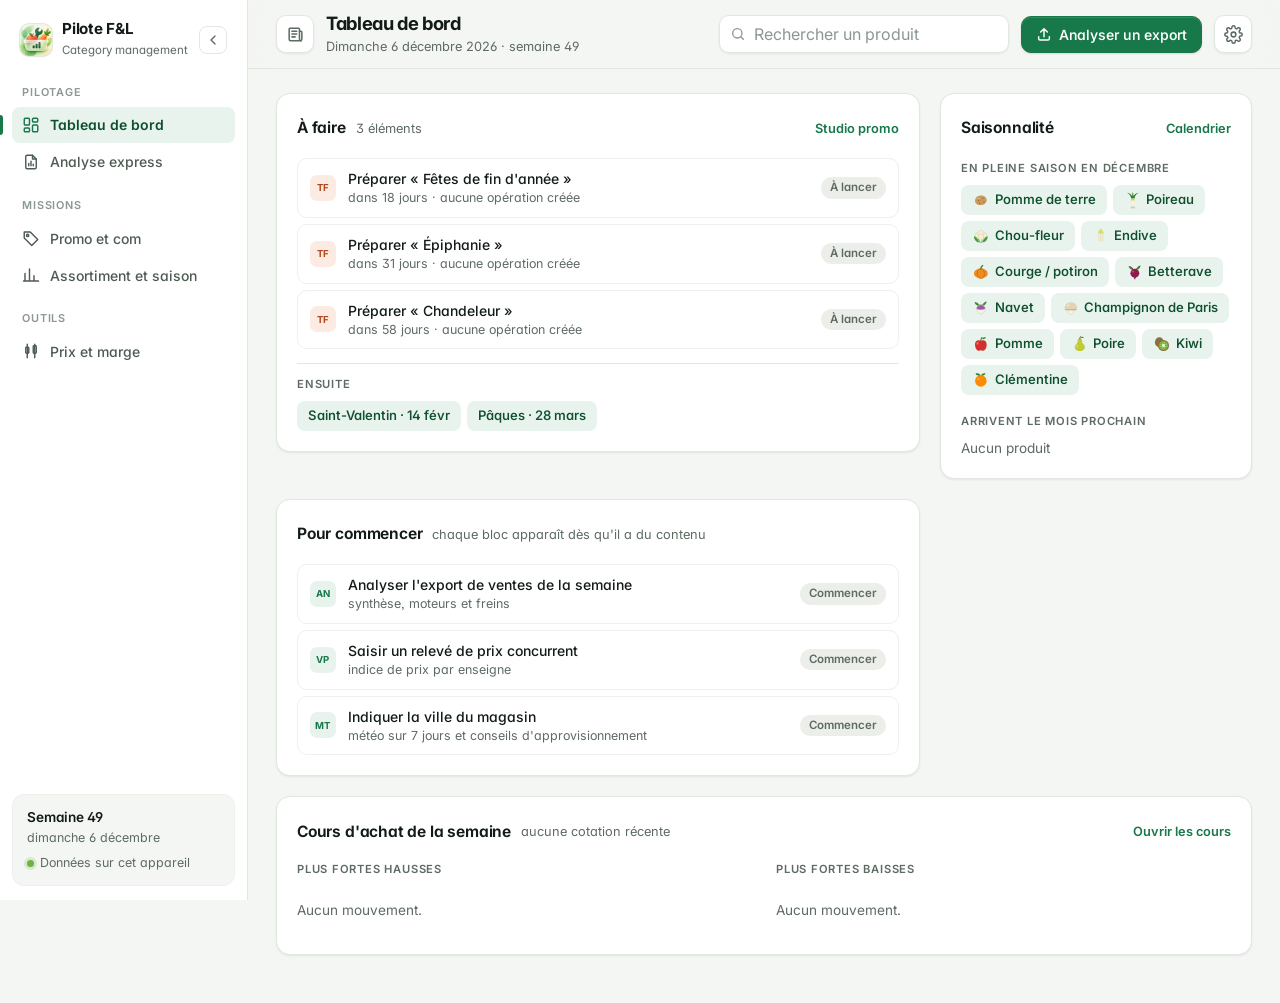
==== commit 6f566507: "Fusion de la version 3.24" ====
--- a/docs/index.html
+++ b/docs/index.html
@@ -5,148 +5,247 @@
 <meta name="viewport" content="width=device-width,initial-scale=1,viewport-fit=cover">
 <style>body{margin:0}[hidden]{display:none!important}img{max-width:100%}</style>
 <title>Pilote Fruits & Légumes</title>
+<meta name="color-scheme" content="light dark">
 <link rel="icon" href="[data-uri]">
 <link rel="preconnect" href="https://fonts.googleapis.com">
-<link rel="stylesheet" href="https://fonts.googleapis.com/css2?family=Montserrat:wght@600;700;800&family=Inter:wght@400;500;600&display=swap">
+<link rel="stylesheet" href="https://fonts.googleapis.com/css2?family=Inter:wght@400;500;600;700&display=swap">
 <style>
-/* Layout : application à barre latérale vert profond (navigation) + zone principale (barre du haut collante, pages en grille 12 colonnes). Sur téléphone, la barre latérale devient une barre d'onglets flottante en bas. Thème clair unique. */
+/* Pilote F&L 3.24 : système de design unique (jetons ci-dessous), thème clair et thème sombre qui suit le réglage du système.
+   Disposition : barre latérale claire (ordinateur) + zone principale ; sur téléphone, barre d'onglets flottante en bas. */
 :root {
-  --bg: #f2f5f1;
+  /* Surfaces */
+  --bg: #f4f6f3;
   --surface: #ffffff;
-  --surface-2: #f7f9f6;
-  --line: #e1e8e0;
-  --line-2: #edf1ec;
-  --text: #17251c;
-  --ink: #14532d;
-  --muted: #66756b;
-  --faint: #95a39a;
-  --leaf: #1f7a4d;
-  --leaf-2: #196a42;
-  --leaf-soft: #e5f2ea;
+  --surface-2: #f7f8f6;
+  --surface-3: #eef1ec;
+  --line: #e2e7e1;
+  --line-2: #edf0eb;
+  --line-strong: #cdd5cc;
+  /* Texte */
+  --text: #121b15;
+  --text-2: #36453b;
+  --muted: #5d6b62;
+  --faint: #8b978f;
+  /* Marque et états */
+  --leaf: #17784a;
+  --leaf-2: #11633c;
+  --leaf-soft: #e7f3ec;
+  --ink: #0f4f2e;
+  --primary: #17784a;
+  --primary-2: #11633c;
+  --on-primary: #ffffff;
   --sprout: #6db33f;
-  --sprout-soft: #eef7e5;
-  --import: #edf0ec;
-  --good: #1f7a4d;
+  --sprout-soft: #eef6e5;
+  --sprout-ink: #3b6a18;
+  --import: #eceeea;
+  --good: #17784a;
   --warn: #b7791f;
-  --warn-soft: #fcf2db;
+  --warn-soft: #fcf3de;
+  --warn-ink: #855a0d;
   --bad: #e07a4d;
-  --bad-ink: #ad4a1f;
-  --bad-soft: #fbe5d9;
-  --side: #0f2a1d;
-  --side-2: #173a29;
-  --side-text: #b3c8ba;
+  --bad-ink: #b0461b;
+  --bad-soft: #fcebe2;
+  --info: #2f63a8;
+  --info-soft: #e8eff9;
+  --season-mid: #a9d48b;
+  /* Graphiques */
+  --chart-1: #17784a;
+  --chart-2: #d08a12;
+  --chart-up: #d9622f;
+  --chart-dn: #17784a;
+  --chart-band: #e3f1e8;
+  --chart-grid: #edf0eb;
+  --chart-axis: #8b978f;
+  --q-pilier: #1f7a4d; --q-pilier-bg: #e2f2e8;
+  --q-trafic: #996312; --q-trafic-bg: #fcf0d9;
+  --q-pepite: #2f5f9e; --q-pepite-bg: #e6eef9;
+  --q-question: #ad4a1f; --q-question-bg: #fbe5d9;
+  /* Barre latérale / barre du bas */
+  --side: #ffffff;
+  --side-2: #f4f6f3;
+  --side-text: #4d5b52;
+  --side-hover: #f1f4f0;
+  --side-active: #e7f3ec;
+  --side-active-text: #0f4f2e;
+  /* Formes */
   --radius: 14px;
   --radius-sm: 10px;
-  --shadow: 0 1px 2px rgba(16, 41, 29, 0.05), 0 6px 20px rgba(16, 41, 29, 0.04);
-  --font-display: "Montserrat", "Segoe UI", system-ui, sans-serif;
-  --font-body: "Inter", "Segoe UI", system-ui, sans-serif;
-  --font-data: "Inter", "Segoe UI", system-ui, sans-serif;
+  --radius-xs: 7px;
+  --ring: 0 0 0 3px rgba(23, 120, 74, 0.2);
+  --focus: rgba(23, 120, 74, 0.55);
+  --shadow: 0 1px 2px rgba(18, 27, 21, 0.04), 0 1px 3px rgba(18, 27, 21, 0.04);
+  --shadow-md: 0 1px 2px rgba(18, 27, 21, 0.05), 0 6px 16px -4px rgba(18, 27, 21, 0.08);
+  --shadow-lg: 0 2px 6px rgba(18, 27, 21, 0.06), 0 24px 56px -12px rgba(18, 27, 21, 0.22);
+  --scrim: rgba(12, 20, 15, 0.38);
+  --glass: rgba(244, 246, 243, 0.82);
+  --glass-bar: rgba(255, 255, 255, 0.9);
+  /* Typographie : une seule famille, chiffres tabulaires */
+  --font-display: "Inter", "Segoe UI", system-ui, -apple-system, sans-serif;
+  --font-body: "Inter", "Segoe UI", system-ui, -apple-system, sans-serif;
+  --font-data: "Inter", "Segoe UI", system-ui, -apple-system, sans-serif;
   color-scheme: light;
 }
+@media (prefers-color-scheme: dark) {
+  :root {
+    --bg: #0c110e;
+    --surface: #141a16;
+    --surface-2: #19201b;
+    --surface-3: #212a24;
+    --line: #26302a;
+    --line-2: #1e2621;
+    --line-strong: #36423a;
+    --text: #e6ece8;
+    --text-2: #c4cdc7;
+    --muted: #98a59c;
+    --faint: #6e7b73;
+    --leaf: #4cc38a;
+    --leaf-2: #6fd3a2;
+    --leaf-soft: rgba(76, 195, 138, 0.13);
+    --ink: #92e2b9;
+    --primary: #1b8551;
+    --primary-2: #20965c;
+    --sprout: #7fc552;
+    --sprout-soft: rgba(127, 197, 82, 0.14);
+    --sprout-ink: #b2de92;
+    --import: #252d28;
+    --good: #4cc38a;
+    --warn: #e9b04a;
+    --warn-soft: rgba(233, 176, 74, 0.14);
+    --warn-ink: #f0c776;
+    --bad: #f0875b;
+    --bad-ink: #ff9d78;
+    --bad-soft: rgba(240, 135, 91, 0.15);
+    --info: #7ea9ea;
+    --info-soft: rgba(126, 169, 234, 0.14);
+    --season-mid: #4f7a36;
+    --chart-1: #4cc38a;
+    --chart-2: #e9b04a;
+    --chart-up: #f0875b;
+    --chart-dn: #4cc38a;
+    --chart-band: rgba(76, 195, 138, 0.09);
+    --chart-grid: #222b25;
+    --chart-axis: #77847c;
+    --q-pilier: #6fd3a2; --q-pilier-bg: rgba(76, 195, 138, 0.13);
+    --q-trafic: #f0c776; --q-trafic-bg: rgba(233, 176, 74, 0.13);
+    --q-pepite: #9dbdf0; --q-pepite-bg: rgba(126, 169, 234, 0.13);
+    --q-question: #ff9d78; --q-question-bg: rgba(240, 135, 91, 0.13);
+    --side: #111713;
+    --side-2: #19201b;
+    --side-text: #a3afa7;
+    --side-hover: #1b231e;
+    --side-active: rgba(76, 195, 138, 0.13);
+    --side-active-text: #b9eccf;
+    --ring: 0 0 0 3px rgba(76, 195, 138, 0.28);
+    --focus: rgba(76, 195, 138, 0.7);
+    --shadow: 0 1px 2px rgba(0, 0, 0, 0.3);
+    --shadow-md: 0 1px 2px rgba(0, 0, 0, 0.3), 0 8px 20px -6px rgba(0, 0, 0, 0.45);
+    --shadow-lg: 0 2px 6px rgba(0, 0, 0, 0.35), 0 24px 60px -12px rgba(0, 0, 0, 0.7);
+    --scrim: rgba(0, 0, 0, 0.55);
+    --glass: rgba(12, 17, 14, 0.82);
+    --glass-bar: rgba(20, 26, 22, 0.92);
+    color-scheme: dark;
+  }
+}
 * { box-sizing: border-box; }
-html { background: #ddeee3; }
-/* Fond d'origine : dégradé menthe → crème et grandes feuilles floues fixes */
+html { background: var(--bg); }
 body {
-  color: var(--text); font-family: var(--font-body); font-size: 14px; line-height: 1.5; -webkit-font-smoothing: antialiased; font-feature-settings: "cv11", "ss01";
-  min-height: 100vh;
-  background-color: #eef5ee;
-  background-image:
-    url("data:image/svg+xml,%3Csvg xmlns='http://www.w3.org/2000/svg' viewBox='0 0 600 600'%3E%3Cdefs%3E%3Cfilter id='b' x='-20%25' y='-20%25' width='140%25' height='140%25'%3E%3CfeGaussianBlur stdDeviation='14'/%3E%3C/filter%3E%3C/defs%3E%3Cg filter='url(%23b)'%3E%3Cpath d='M70 530C40 290 210 100 540 60C560 330 370 520 70 530Z' fill='%236DB33F' fill-opacity='0.30'/%3E%3Cpath d='M90 510L520 80' stroke='%23ffffff' stroke-opacity='0.55' stroke-width='7' fill='none'/%3E%3C/g%3E%3C/svg%3E"),
-    url("data:image/svg+xml,%3Csvg xmlns='http://www.w3.org/2000/svg' viewBox='0 0 600 600'%3E%3Cdefs%3E%3Cfilter id='b' x='-20%25' y='-20%25' width='140%25' height='140%25'%3E%3CfeGaussianBlur stdDeviation='18'/%3E%3C/filter%3E%3C/defs%3E%3Cg filter='url(%23b)'%3E%3Cpath d='M300 40C470 150 520 380 300 560C80 380 130 150 300 40Z' fill='%231F7A4D' fill-opacity='0.18'/%3E%3Cpath d='M300 70V540' stroke='%23ffffff' stroke-opacity='0.5' stroke-width='7' fill='none'/%3E%3C/g%3E%3C/svg%3E"),
-    url("data:image/svg+xml,%3Csvg xmlns='http://www.w3.org/2000/svg' viewBox='0 0 600 600'%3E%3Cdefs%3E%3Cfilter id='b' x='-20%25' y='-20%25' width='140%25' height='140%25'%3E%3CfeGaussianBlur stdDeviation='22'/%3E%3C/filter%3E%3C/defs%3E%3Cg filter='url(%23b)'%3E%3Cpath d='M60 80C330 60 540 240 540 540C260 540 70 360 60 80Z' fill='%23A8D58A' fill-opacity='0.35'/%3E%3C/g%3E%3C/svg%3E"),
-    linear-gradient(160deg, #ddeee3 0%, #e9f3e6 45%, #fbf6e4 100%);
-  background-repeat: no-repeat;
-  background-size: 520px 520px, 440px 440px, 600px 600px, 100% 100%;
-  background-position: right -140px top 40px, left 60px bottom 60px, left 45% top -260px, 0 0;
-  background-attachment: fixed;
+  color: var(--text); font-family: var(--font-body); font-size: 14px; line-height: 1.5; -webkit-font-smoothing: antialiased; -moz-osx-font-smoothing: grayscale;
+  font-feature-settings: "cv11", "ss01", "ss03"; text-rendering: optimizeLegibility;
+  min-height: 100vh; background: var(--bg);
 }
-body::before { content: ""; position: fixed; inset: 0 0 auto; height: env(safe-area-inset-top, 0px); z-index: 10; background: #ddeee3; }
+body::before { content: ""; position: fixed; inset: 0 0 auto; height: env(safe-area-inset-top, 0px); z-index: 10; background: var(--bg); }
+h1, h2, h3, h4 { font-family: var(--font-display); letter-spacing: -0.012em; }
+::selection { background: rgba(23, 120, 74, 0.18); }
 
 /* ---------- Coquille ---------- */
-.app { display: grid; grid-template-columns: 236px minmax(0, 1fr); min-height: 100vh; }
+.app { display: grid; grid-template-columns: 248px minmax(0, 1fr); min-height: 100vh; }
 .side {
   position: sticky; top: 0; height: 100vh; z-index: 6;
-  background: var(--side); color: var(--side-text);
+  background: var(--side); color: var(--side-text); border-right: 1px solid var(--line);
   display: flex; flex-direction: column; gap: 4px;
-  padding: 20px 14px 16px max(14px, env(safe-area-inset-left, 0px));
+  padding: 18px 12px 14px max(12px, env(safe-area-inset-left, 0px));
 }
-.logo { display: flex; align-items: center; gap: 11px; padding: 2px 8px 22px; }
+.logo { display: flex; align-items: center; gap: 10px; padding: 2px 8px 20px; }
 .logo-mark {
-  width: 34px; height: 34px; border-radius: 10px; flex: none;
+  width: 32px; height: 32px; border-radius: 9px; flex: none;
   background: #eef5ee url("[data-uri]") center / cover no-repeat;
-  box-shadow: 0 2px 8px rgba(0, 0, 0, 0.25);
+  box-shadow: 0 0 0 1px var(--line), 0 1px 2px rgba(18, 27, 21, 0.08);
 }
-.logo-text b { display: block; color: #ffffff; font-family: var(--font-display); font-weight: 800; font-size: 1rem; letter-spacing: -0.01em; line-height: 1.2; }
-.logo-text small { color: #7f9c8b; font-size: 0.72rem; }
-.side-label { font-size: 0.66rem; text-transform: uppercase; letter-spacing: 0.12em; color: #6a8877; padding: 6px 10px; font-weight: 600; }
-nav.tabs { display: flex; flex-direction: column; gap: 2px; }
+.logo-text b { display: block; color: var(--text); font-family: var(--font-display); font-weight: 700; font-size: 0.95rem; letter-spacing: -0.015em; line-height: 1.2; }
+.logo-text small { color: var(--muted); font-size: 0.72rem; }
+.side-label { font-size: 0.68rem; text-transform: uppercase; letter-spacing: 0.08em; color: var(--faint); padding: 6px 10px; font-weight: 600; }
+nav.tabs { display: flex; flex-direction: column; gap: 1px; }
 nav.tabs a {
-  display: flex; align-items: center; gap: 11px; position: relative;
-  padding: 9px 10px; border-radius: 9px; text-decoration: none;
-  color: var(--side-text); font-weight: 500; font-size: 0.9rem;
+  display: flex; align-items: center; gap: 10px; position: relative; min-height: 36px;
+  padding: 7px 10px; border-radius: 8px; text-decoration: none;
+  color: var(--side-text); font-weight: 500; font-size: 0.875rem;
 }
-nav.tabs a:hover { background: rgba(255, 255, 255, 0.05); color: #ffffff; }
-nav.tabs a[aria-current="page"] { background: rgba(255, 255, 255, 0.09); color: #ffffff; }
-nav.tabs a[aria-current="page"]::before { content: ""; position: absolute; left: -14px; top: 9px; bottom: 9px; width: 3px; border-radius: 0 3px 3px 0; background: var(--sprout); }
+nav.tabs a:hover { background: var(--side-hover); color: var(--text); }
+nav.tabs a[aria-current="page"] { background: var(--side-active); color: var(--side-active-text); font-weight: 600; }
+nav.tabs a[aria-current="page"] svg { color: var(--leaf); }
+nav.tabs a[aria-current="page"]::before { content: ""; position: absolute; left: -12px; top: 8px; bottom: 8px; width: 3px; border-radius: 0 3px 3px 0; background: var(--leaf); }
 nav.tabs svg { width: 18px; height: 18px; flex: none; }
-nav.tabs a:focus-visible { outline: 2px solid var(--sprout); outline-offset: 1px; }
-.side-foot { margin-top: auto; display: grid; gap: 2px; padding: 12px 14px; border-radius: 12px; background: var(--side-2); font-size: 0.78rem; }
-.side-foot b { color: #ffffff; font-weight: 600; font-size: 0.85rem; }
-.side-foot .mode { display: flex; align-items: center; gap: 6px; margin-top: 6px; color: #8fb09d; }
+nav.tabs a:focus-visible { outline: 2px solid var(--focus); outline-offset: 1px; }
+.side-foot { margin-top: auto; display: grid; gap: 1px; padding: 12px 14px; border-radius: 12px; background: var(--side-2); border: 1px solid var(--line-2); font-size: 0.78rem; color: var(--muted); }
+.side-foot b { color: var(--text); font-weight: 600; font-size: 0.85rem; }
+.side-foot .mode { display: flex; align-items: center; gap: 6px; margin-top: 6px; color: var(--muted); }
 .side-foot .mode::before { content: ""; width: 7px; height: 7px; border-radius: 50%; background: var(--sprout); box-shadow: 0 0 0 3px rgba(109, 179, 63, 0.2); }
 
 .main { min-width: 0; display: flex; flex-direction: column; }
 .topbar {
   position: sticky; top: env(safe-area-inset-top, 0px); z-index: 5;
-  display: flex; align-items: center; gap: 16px;
-  padding-block: 14px; padding-left: 28px; padding-right: max(28px, env(safe-area-inset-right, 0px));
-  background: rgba(238, 246, 238, 0.62); -webkit-backdrop-filter: blur(14px) saturate(140%); backdrop-filter: blur(14px) saturate(140%);
+  display: flex; align-items: center; gap: 12px; min-height: 64px;
+  padding-block: 12px; padding-left: 28px; padding-right: max(28px, env(safe-area-inset-right, 0px));
+  background: var(--glass); -webkit-backdrop-filter: blur(16px) saturate(160%); backdrop-filter: blur(16px) saturate(160%);
   border-bottom: 1px solid var(--line);
 }
-.topbar .logo-mark { display: none; width: 32px; height: 32px; border-radius: 9px; box-shadow: 0 2px 6px rgba(20, 83, 45, 0.18); }
+.topbar .logo-mark { display: none; width: 30px; height: 30px; border-radius: 8px; }
 .tb-title { flex: 1; min-width: 0; }
-.tb-title h1 { margin: 0; font-size: 1.2rem; font-weight: 700; letter-spacing: -0.015em; color: var(--text); line-height: 1.25; }
+.tb-title h1 { margin: 0; font-size: 1.15rem; font-weight: 700; letter-spacing: -0.02em; color: var(--text); line-height: 1.25; }
 .tb-title span { color: var(--muted); font-size: 0.8rem; }
-.tb-search { display: flex; align-items: center; gap: 8px; background: var(--surface); border: 1px solid var(--line); border-radius: var(--radius-sm); padding: 0 10px; width: 290px; max-width: 36vw; }
-.tb-search:focus-within { border-color: var(--leaf); box-shadow: 0 0 0 3px rgba(31, 122, 77, 0.14); }
+.tb-search { display: flex; align-items: center; gap: 8px; background: var(--surface); border: 1px solid var(--line); border-radius: var(--radius-sm); padding: 0 10px; width: 290px; max-width: 36vw; height: 38px; box-shadow: var(--shadow); transition: border-color 0.12s ease, box-shadow 0.12s ease; }
+.tb-search:hover { border-color: var(--line-strong); }
+.tb-search:focus-within { border-color: var(--leaf); box-shadow: var(--ring); }
 .tb-search svg { width: 16px; height: 16px; color: var(--faint); flex: none; }
-.tb-search input { border: 0; box-shadow: none; padding: 8px 0; width: 100%; background: transparent; }
-.tb-search input:focus-visible { outline: none; }
-.page { display: flex; flex-direction: column; gap: 18px; padding-block: 24px 48px; padding-left: 28px; padding-right: max(28px, env(safe-area-inset-right, 0px)); max-width: 1480px; width: 100%; }
+.tb-search input { border: 0; box-shadow: none; padding: 0; height: 100%; width: 100%; background: transparent; }
+.tb-search input:focus-visible { outline: none; box-shadow: none; }
+.page { display: flex; flex-direction: column; gap: 20px; padding-block: 24px 48px; padding-left: 28px; padding-right: max(28px, env(safe-area-inset-right, 0px)); max-width: 1480px; width: 100%; }
 
 @media (max-width: 900px) {
   .app { grid-template-columns: 1fr; }
   .side {
-    position: fixed; top: auto; height: auto; z-index: 20; padding: 6px;
+    position: fixed; top: auto; height: auto; z-index: 20; padding: 5px;
     left: max(10px, env(safe-area-inset-left, 0px)); right: max(10px, env(safe-area-inset-right, 0px));
     bottom: calc(10px + env(safe-area-inset-bottom, 0px));
-    border-radius: 18px; box-shadow: 0 12px 32px rgba(10, 30, 20, 0.32);
+    border-radius: 20px; border: 1px solid var(--line); background: var(--glass-bar);
+    -webkit-backdrop-filter: blur(18px) saturate(170%); backdrop-filter: blur(18px) saturate(170%);
+    box-shadow: var(--shadow-lg);
   }
   .logo, .side-label, .side-foot { display: none; }
   nav.tabs { flex-direction: row; }
-  nav.tabs a { flex: 1; flex-direction: column; gap: 3px; padding: 7px 2px; font-size: 0.64rem; justify-content: center; text-align: center; }
+  nav.tabs a { flex: 1; flex-direction: column; gap: 3px; padding: 7px 2px; font-size: 0.64rem; justify-content: center; text-align: center; border-radius: 15px; min-height: 52px; }
   nav.tabs a[aria-current="page"]::before { display: none; }
-  nav.tabs a[aria-current="page"] { background: rgba(255, 255, 255, 0.13); }
-  .topbar { flex-wrap: wrap; gap: 10px 12px; padding-left: max(16px, env(safe-area-inset-left, 0px)); padding-right: max(16px, env(safe-area-inset-right, 0px)); padding-block: 10px; }
+  nav.tabs a[aria-current="page"] { background: var(--side-active); }
+  .topbar { flex-wrap: wrap; gap: 10px; min-height: 0; padding-left: max(16px, env(safe-area-inset-left, 0px)); padding-right: max(16px, env(safe-area-inset-right, 0px)); padding-block: 10px; }
   .topbar .logo-mark { display: block; }
-  .tb-search { order: 3; width: 100%; max-width: none; }
+  .tb-search { order: 3; width: 100%; max-width: none; height: 42px; }
   .tb-cta .lbl { display: none; }
   .tb-cta { padding: 8px 10px; }
   .page { padding-block: 16px 120px; padding-left: max(16px, env(safe-area-inset-left, 0px)); padding-right: max(16px, env(safe-area-inset-right, 0px)); gap: 14px; }
 }
 
 /* ---------- Grilles et cartes ---------- */
-.dash { display: grid; grid-template-columns: repeat(12, minmax(0, 1fr)); grid-auto-flow: row dense; gap: 18px; align-items: start; }
+.dash { display: grid; grid-template-columns: repeat(12, minmax(0, 1fr)); grid-auto-flow: row dense; gap: 20px; align-items: start; }
 .span-8 { grid-column: span 8; } .span-4 { grid-column: span 4; } .span-6 { grid-column: span 6; } .span-12 { grid-column: 1 / -1; }
 @media (max-width: 1180px) { .span-8, .span-4, .span-6 { grid-column: 1 / -1; } }
-.panel { background: var(--surface); border: 1px solid var(--line); border-radius: var(--radius); padding: 18px 20px; box-shadow: var(--shadow); min-width: 0; }
-.panel h3 { margin: 0; font-size: 0.95rem; font-weight: 600; color: var(--text); letter-spacing: -0.005em; }
-.ph { display: flex; align-items: center; gap: 6px 10px; margin-bottom: 14px; flex-wrap: wrap; min-height: 28px; }
+.panel { background: var(--surface); border: 1px solid var(--line); border-radius: var(--radius); padding: 20px; box-shadow: var(--shadow); min-width: 0; }
+.panel h3 { margin: 0; font-size: 0.975rem; font-weight: 650; color: var(--text); letter-spacing: -0.012em; }
+.ph { display: flex; align-items: center; gap: 6px 10px; margin-bottom: 16px; flex-wrap: wrap; min-height: 28px; }
 .ph .note { font-size: 0.8rem; }
 .ph .push { margin-left: auto; }
-.sub-h { font-size: 0.7rem; text-transform: uppercase; letter-spacing: 0.09em; color: var(--muted); font-weight: 600; margin: 18px 0 8px; }
+.sub-h { font-size: 0.7rem; text-transform: uppercase; letter-spacing: 0.07em; color: var(--muted); font-weight: 600; margin: 18px 0 8px; }
 .sub-h:first-child { margin-top: 0; }
-.eyebrow { text-transform: uppercase; letter-spacing: 0.08em; font-size: 0.7rem; font-weight: 600; color: var(--muted); }
+.eyebrow { text-transform: uppercase; letter-spacing: 0.07em; font-size: 0.7rem; font-weight: 600; color: var(--muted); }
 .num { font-variant-numeric: tabular-nums; }
 .note { font-size: 0.85rem; color: var(--muted); }
 .toolbar { display: flex; justify-content: space-between; align-items: center; gap: 12px; flex-wrap: wrap; }
@@ -156,50 +255,53 @@
 
 /* ---------- Indicateurs ---------- */
 .kpis { display: grid; grid-template-columns: repeat(auto-fit, minmax(210px, 1fr)); gap: 14px; }
-.kpi { position: relative; overflow: hidden; background: var(--surface); border: 1px solid var(--line); border-radius: var(--radius); padding: 16px 18px; display: grid; gap: 3px; align-content: start; box-shadow: var(--shadow); }
+.kpi { position: relative; overflow: hidden; background: var(--surface); border: 1px solid var(--line); border-radius: var(--radius); padding: 16px 18px; display: grid; gap: 4px; align-content: start; box-shadow: var(--shadow); }
 .kpi .eyebrow { text-transform: none; letter-spacing: 0; font-size: 0.8rem; font-weight: 500; color: var(--muted); }
-.kpi .v { font-size: 1.7rem; font-weight: 700; letter-spacing: -0.025em; color: var(--text); font-variant-numeric: tabular-nums; line-height: 1.2; }
+.kpi .v { font-size: 1.75rem; font-weight: 700; letter-spacing: -0.03em; color: var(--text); font-variant-numeric: tabular-nums; line-height: 1.15; }
 .kpi .s { font-size: 0.78rem; color: var(--muted); }
 .kpi.good .v { color: var(--good); }
 .kpi.bad .v { color: var(--bad-ink); }
 .kpi.warn .v { color: var(--warn); }
 .kpi .spark { position: absolute; right: 16px; top: 18px; }
-.kpi .delta { font-size: 0.76rem; font-weight: 600; justify-self: start; padding: 1px 7px; border-radius: 6px; margin-top: 2px; }
+.kpi .delta { font-size: 0.75rem; font-weight: 600; justify-self: start; padding: 1px 7px; border-radius: 6px; margin-top: 2px; font-variant-numeric: tabular-nums; }
 .delta.up { color: var(--bad-ink); background: var(--bad-soft); }
 .delta.down { color: var(--good); background: var(--leaf-soft); }
 
 /* ---------- Contrôles ---------- */
 button {
-  font: inherit; font-weight: 500; cursor: pointer; display: inline-flex; align-items: center; justify-content: center; gap: 7px;
-  border-radius: var(--radius-sm); padding: 8px 14px; border: 1px solid var(--line); background: var(--surface); color: var(--text);
-  transition: background 0.12s ease, border-color 0.12s ease, box-shadow 0.12s ease;
+  font: inherit; font-weight: 550; cursor: pointer; display: inline-flex; align-items: center; justify-content: center; gap: 7px; min-height: 36px;
+  border-radius: var(--radius-sm); padding: 7px 14px; border: 1px solid var(--line-strong); background: var(--surface); color: var(--text);
+  box-shadow: var(--shadow);
+  transition: background 0.12s ease, border-color 0.12s ease, box-shadow 0.12s ease, color 0.12s ease;
 }
-button:hover { background: var(--surface-2); border-color: #cdd7cc; }
+button:hover { background: var(--surface-2); border-color: var(--line-strong); }
+button:active { background: var(--surface-3); }
 button svg { width: 16px; height: 16px; flex: none; }
-button.primary { background: var(--leaf); border-color: var(--leaf); color: #ffffff; box-shadow: 0 1px 2px rgba(16, 41, 29, 0.18); }
-button.primary:hover { background: var(--leaf-2); border-color: var(--leaf-2); }
-button.ghost { background: transparent; border-color: transparent; color: var(--muted); }
-button.ghost:hover { background: var(--surface-2); color: var(--text); }
+button.primary { background: var(--primary); border-color: var(--primary); color: var(--on-primary); box-shadow: 0 1px 2px rgba(18, 27, 21, 0.14), inset 0 1px 0 rgba(255, 255, 255, 0.12); }
+button.primary:hover { background: var(--primary-2); border-color: var(--primary-2); }
+button.ghost { background: transparent; border-color: transparent; color: var(--muted); box-shadow: none; }
+button.ghost:hover { background: var(--surface-3); color: var(--text); }
 button.link { all: unset; cursor: pointer; color: var(--leaf); font-weight: 600; font-size: 0.8rem; margin-left: auto; border-radius: 6px; }
 button.link:hover { text-decoration: underline; text-underline-offset: 3px; }
+button.link:focus-visible { outline: 2px solid var(--focus); outline-offset: 2px; }
 button:disabled { opacity: 0.5; cursor: not-allowed; }
-.icon-btn { padding: 4px 8px; font-size: 0.8rem; }
-input, select, textarea { font: inherit; color: var(--text); background: var(--surface); border: 1px solid var(--line); border-radius: var(--radius-sm); padding: 8px 11px; min-width: 0; }
-input:hover, select:hover, textarea:hover { border-color: #cdd7cc; }
+.icon-btn { padding: 4px 8px; font-size: 0.8rem; min-height: 30px; }
+input, select, textarea { font: inherit; color: var(--text); background: var(--surface); border: 1px solid var(--line-strong); border-radius: var(--radius-sm); padding: 8px 11px; min-width: 0; transition: border-color 0.12s ease, box-shadow 0.12s ease; }
+input:hover, select:hover, textarea:hover { border-color: var(--faint); }
 input::placeholder, textarea::placeholder { color: var(--faint); }
-:focus-visible { outline: 2px solid rgba(31, 122, 77, 0.5); outline-offset: 1px; }
-input:focus-visible, select:focus-visible, textarea:focus-visible { outline: none; border-color: var(--leaf); box-shadow: 0 0 0 3px rgba(31, 122, 77, 0.14); }
+:focus-visible { outline: 2px solid var(--focus); outline-offset: 1px; }
+input:focus-visible, select:focus-visible, textarea:focus-visible { outline: none; border-color: var(--leaf); box-shadow: var(--ring); }
 textarea { width: 100%; min-height: 110px; font-size: 0.82rem; }
-.seg { display: inline-flex; background: var(--surface-2); border: 1px solid var(--line); border-radius: var(--radius-sm); padding: 3px; gap: 2px; }
-.seg button { border: 0; background: transparent; padding: 5px 12px; border-radius: 7px; color: var(--muted); font-size: 0.84rem; box-shadow: none; }
+.seg { display: inline-flex; background: var(--surface-3); border: 1px solid var(--line-2); border-radius: var(--radius-sm); padding: 3px; gap: 2px; }
+.seg button { border: 0; background: transparent; padding: 5px 12px; min-height: 30px; border-radius: 7px; color: var(--muted); font-size: 0.84rem; font-weight: 550; box-shadow: none; }
 .seg button:hover { color: var(--text); background: transparent; }
-.seg button[aria-pressed="true"] { background: var(--surface); color: var(--text); box-shadow: 0 1px 2px rgba(16, 41, 29, 0.14), 0 0 0 1px var(--line); }
-.input-suffix { display: inline-flex; align-items: center; border: 1px solid var(--line); border-radius: var(--radius-sm); background: var(--surface); padding-right: 10px; }
+.seg button[aria-pressed="true"] { background: var(--surface); color: var(--text); box-shadow: 0 1px 2px rgba(18, 27, 21, 0.12), 0 0 0 1px var(--line); }
+.input-suffix { display: inline-flex; align-items: center; border: 1px solid var(--line-strong); border-radius: var(--radius-sm); background: var(--surface); padding-right: 10px; }
 .input-suffix input { border: 0; box-shadow: none; width: 64px; }
 .input-suffix span { color: var(--muted); font-size: 0.85rem; }
-.input-suffix:focus-within { border-color: var(--leaf); box-shadow: 0 0 0 3px rgba(31, 122, 77, 0.14); }
+.input-suffix:focus-within { border-color: var(--leaf); box-shadow: var(--ring); }
 .input-suffix input:focus-visible { box-shadow: none; }
-.field { display: grid; gap: 5px; }
+.field { display: grid; gap: 6px; }
 .field label { font-size: 0.8rem; font-weight: 600; color: var(--text); }
 .field .hint { font-size: 0.76rem; color: var(--muted); }
 .form-stack { display: grid; gap: 14px; }
@@ -207,20 +309,20 @@
 
 /* ---------- Pastilles, étiquettes ---------- */
 .chips { display: flex; flex-wrap: wrap; gap: 6px; }
-.chip { font-size: 0.82rem; font-weight: 500; padding: 4px 10px; border-radius: 8px; background: var(--leaf-soft); color: var(--ink); border: 1px solid transparent; }
-.chip.soft { background: var(--sprout-soft); color: #3d6d19; }
+.chip { font-size: 0.82rem; font-weight: 550; padding: 4px 10px; border-radius: 8px; background: var(--leaf-soft); color: var(--ink); border: 1px solid transparent; }
+.chip.soft { background: var(--sprout-soft); color: var(--sprout-ink); }
 .chip.out { background: var(--bad-soft); color: var(--bad-ink); }
-button.chip { gap: 5px; box-shadow: none; }
-button.chip:hover { border-color: rgba(31, 122, 77, 0.28); background: var(--leaf-soft); }
+button.chip { gap: 5px; box-shadow: none; min-height: 30px; }
+button.chip:hover { border-color: var(--line-strong); background: var(--leaf-soft); }
 button.chip.soft:hover { background: var(--sprout-soft); }
-button.chip.out:hover { background: var(--bad-soft); border-color: rgba(173, 74, 31, 0.25); }
+button.chip.out:hover { background: var(--bad-soft); }
 .status { display: inline-flex; align-items: center; gap: 6px; font-size: 0.74rem; font-weight: 600; padding: 2px 9px 2px 8px; border-radius: 999px; white-space: nowrap; }
 .status::before { content: ""; width: 6px; height: 6px; border-radius: 50%; background: currentColor; }
 .status.ok { background: var(--leaf-soft); color: var(--good); }
-.status.warn { background: var(--warn-soft); color: #8a5a0f; }
+.status.warn { background: var(--warn-soft); color: var(--warn-ink); }
 .status.bad { background: var(--bad-soft); color: var(--bad-ink); }
 .tag { font-size: 0.68rem; font-weight: 600; padding: 1px 7px; border-radius: 5px; background: var(--import); color: var(--muted); margin-left: 8px; text-transform: uppercase; letter-spacing: 0.04em; }
-.banner { padding: 10px 14px; border-radius: var(--radius-sm); background: var(--warn-soft); color: #6d4a0c; font-size: 0.86rem; border: 1px solid rgba(183, 121, 31, 0.2); }
+.banner { padding: 10px 14px; border-radius: var(--radius-sm); background: var(--warn-soft); color: var(--warn-ink); font-size: 0.86rem; border: 1px solid var(--warn-soft); }
 .empty { padding: 28px 12px; text-align: center; color: var(--muted); }
 .legend { display: flex; gap: 14px; flex-wrap: wrap; font-size: 0.8rem; color: var(--muted); }
 .legend i { display: inline-block; width: 12px; height: 12px; border-radius: 3px; vertical-align: -1px; margin-right: 6px; }
@@ -237,7 +339,7 @@
 .chip .ci, .mk-hit .ci { width: 1.35em; height: 1.35em; vertical-align: -0.35em; flex: none; }
 .prod-btn { all: unset; cursor: pointer; display: inline-flex; align-items: center; gap: 10px; font-weight: 600; color: var(--text); border-radius: 8px; }
 .prod-btn:hover { color: var(--leaf); }
-.prod-btn:focus-visible { outline: 2px solid rgba(31, 122, 77, 0.5); }
+.prod-btn:focus-visible { outline: 2px solid var(--focus); }
 
 /* ---------- Tableaux ---------- */
 .scroll { overflow-x: auto; }
@@ -248,7 +350,7 @@
 table.data th:last-child { border-radius: 0 8px 0 0; }
 table.data td { padding: 9px 12px; border-bottom: 1px solid var(--line-2); vertical-align: middle; }
 table.data tbody tr:last-child td { border-bottom: 0; }
-table.data tbody tr:hover td { background: #fafcf9; }
+table.data tbody tr:hover td { background: var(--surface-2); }
 table.data td.r, table.data th.r { text-align: right; }
 .rate-bar { display: inline-block; height: 6px; border-radius: 3px; vertical-align: middle; margin-right: 10px; }
 table.season { min-width: 780px; }
@@ -261,7 +363,7 @@
 table.season td div { height: 22px; border-radius: 5px; }
 td.now div { box-shadow: 0 0 0 2px var(--surface), 0 0 0 3.5px var(--leaf); }
 .m2 { background: var(--leaf); }
-.m1 { background: #a9d48b; }
+.m1 { background: var(--season-mid); }
 .m0 { background: var(--import); }
 table.season td.origin { font-size: 0.78rem; color: var(--muted); padding-left: 14px; white-space: nowrap; }
 
@@ -294,11 +396,13 @@
 .mv-row { all: unset; cursor: pointer; display: flex; align-items: center; gap: 10px; padding: 8px 4px; border-bottom: 1px solid var(--line-2); }
 .mv-row:last-child { border-bottom: 0; }
 .mv-row:hover .mv-n { color: var(--leaf); }
-.mv-row:focus-visible { outline: 2px solid rgba(31, 122, 77, 0.5); border-radius: 6px; }
+.mv-row:focus-visible { outline: 2px solid var(--focus); border-radius: 6px; }
 .mv-n { flex: 1; min-width: 0; font-weight: 600; white-space: nowrap; overflow: hidden; text-overflow: ellipsis; }
 .mv-p { font-variant-numeric: tabular-nums; color: var(--muted); font-size: 0.84rem; }
 .chg { font-variant-numeric: tabular-nums; font-weight: 600; font-size: 0.78rem; padding: 2px 7px; border-radius: 6px; min-width: 62px; text-align: right; }
-.chg.up { background: #e2f4e9; color: #177548; }
+.chg.up { background: var(--leaf-soft); color: var(--good); }
+.chg.cost.up { background: var(--bad-soft); color: var(--bad-ink); }
+.chg.cost.dn { background: var(--leaf-soft); color: var(--good); }
 .chg.dn { background: var(--bad-soft); color: var(--bad-ink); }
 
 /* ---------- Saisonnalité ---------- */
@@ -319,21 +423,21 @@
 .wx-day b { color: var(--text); font-size: 0.84rem; font-weight: 600; }
 .advice { border-radius: var(--radius-sm); padding: 12px 14px; background: var(--leaf-soft); display: grid; gap: 8px; }
 .advice.hot { background: var(--bad-soft); }
-.advice.cold { background: #e7f0f8; }
-.advice.rain { background: #eaeff3; }
+.advice.cold { background: var(--info-soft); }
+.advice.rain { background: var(--surface-3); }
 .advice h4 { margin: 0; font-size: 0.9rem; font-weight: 600; color: var(--text); }
-.advice p { margin: 0; font-size: 0.84rem; color: #3d4b42; }
-.advice .chip { background: rgba(255, 255, 255, 0.75); }
+.advice p { margin: 0; font-size: 0.84rem; color: var(--text-2); }
+.advice .chip { background: var(--surface); }
 
 /* ---------- Fenêtres : fiche produit et panneau de saisie ---------- */
 .overlay {
   position: fixed; inset: 0; z-index: 40; display: flex; align-items: center; justify-content: center;
-  background: rgba(15, 42, 29, 0.32); -webkit-backdrop-filter: blur(2px); backdrop-filter: blur(2px);
+  background: var(--scrim); -webkit-backdrop-filter: blur(3px); backdrop-filter: blur(3px);
   padding: max(16px, env(safe-area-inset-top, 0px)) max(16px, env(safe-area-inset-right, 0px)) max(16px, env(safe-area-inset-bottom, 0px)) max(16px, env(safe-area-inset-left, 0px));
 }
 .overlay.right { justify-content: flex-end; align-items: stretch; padding: 0; }
 body.modal-open { overflow: hidden; }
-.sheet { width: min(760px, 100%); max-height: 100%; overflow: auto; display: grid; gap: 20px; padding: 24px; background: var(--surface); border-radius: 18px; box-shadow: 0 30px 80px rgba(15, 42, 29, 0.3); }
+.sheet { width: min(760px, 100%); max-height: 100%; overflow: auto; display: grid; gap: 20px; padding: 24px; background: var(--surface); border-radius: 18px; box-shadow: var(--shadow-lg); border: 1px solid var(--line); }
 .sheet-head { display: flex; gap: 14px; align-items: center; padding-bottom: 16px; border-bottom: 1px solid var(--line); }
 .sheet-head .grow { flex: 1; min-width: 0; }
 .sheet-head h2 { margin: 0; font-weight: 700; color: var(--text); font-size: 1.4rem; letter-spacing: -0.02em; }
@@ -351,7 +455,7 @@
 .actions { display: flex; gap: 8px; flex-wrap: wrap; }
 .drawer {
   width: min(440px, 100%); height: 100%; background: var(--surface); display: flex; flex-direction: column;
-  box-shadow: -24px 0 60px rgba(15, 42, 29, 0.22);
+  box-shadow: var(--shadow-lg); border-left: 1px solid var(--line);
   padding-top: env(safe-area-inset-top, 0px); padding-bottom: env(safe-area-inset-bottom, 0px); padding-right: env(safe-area-inset-right, 0px);
 }
 .drawer form { display: flex; flex-direction: column; height: 100%; min-height: 0; }
@@ -384,15 +488,12 @@
   .kpi .s { font-size: 0.72rem; }
 }
 
-/* Cartes légèrement translucides pour laisser deviner le fond */
-.panel, .kpi { background: rgba(255, 255, 255, 0.86); -webkit-backdrop-filter: blur(10px) saturate(130%); backdrop-filter: blur(10px) saturate(130%); border-color: rgba(255, 255, 255, 0.9); }
-@supports not ((backdrop-filter: blur(1px)) or (-webkit-backdrop-filter: blur(1px))) { .panel, .kpi, .topbar { background: rgba(255, 255, 255, 0.96); } }
 
 /* ---------- Analyse express ---------- */
 .an-stack { display: grid; gap: 18px; min-width: 0; }
 .privacy { display: inline-flex; gap: 7px; align-items: center; font-size: 0.78rem; color: var(--muted); }
 .privacy svg { width: 15px; height: 15px; color: var(--leaf); flex: none; }
-.dropzone { border: 2px dashed #b4cfbd; border-radius: var(--radius); background: rgba(255, 255, 255, 0.78); -webkit-backdrop-filter: blur(10px); backdrop-filter: blur(10px); padding: 40px 20px; display: grid; justify-items: center; gap: 12px; text-align: center; transition: border-color 0.15s ease, background 0.15s ease; }
+.dropzone { border: 1.5px dashed var(--line-strong); border-radius: var(--radius); background: var(--surface); padding: 40px 20px; display: grid; justify-items: center; gap: 12px; text-align: center; transition: border-color 0.15s ease, background 0.15s ease; }
 .dropzone.over { border-color: var(--leaf); background: var(--leaf-soft); }
 .dropzone h3 { margin: 0; font-size: 1.15rem; font-weight: 700; letter-spacing: -0.01em; }
 .dropzone .dz-text { max-width: 60ch; margin: 0; }
@@ -407,13 +508,13 @@
 details.map summary { cursor: pointer; font-weight: 600; font-size: 0.9rem; }
 details.map summary .note { font-weight: 400; margin-left: 6px; }
 .map-grid { display: grid; grid-template-columns: repeat(auto-fit, minmax(190px, 1fr)); gap: 12px; margin-top: 14px; }
-.synth { display: grid; gap: 10px; font-size: 0.92rem; line-height: 1.65; color: #263a2e; }
+.synth { display: grid; gap: 10px; font-size: 0.92rem; line-height: 1.65; color: var(--text-2); }
 .synth p { margin: 0; }
 .synth .lead { font-size: 1rem; font-weight: 600; color: var(--text); line-height: 1.5; }
 .synth h4 { margin: 6px 0 0; font-size: 0.72rem; text-transform: uppercase; letter-spacing: 0.09em; color: var(--muted); }
 .synth ul { margin: 0; padding-left: 18px; display: grid; gap: 6px; }
 .synth b { color: var(--text); font-weight: 600; }
-.pos { color: #177548; font-weight: 600; }
+.pos { color: var(--good); font-weight: 600; }
 .neg { color: var(--bad-ink); font-weight: 600; }
 .div-rows { display: grid; gap: 7px; }
 .div-row { display: grid; grid-template-columns: minmax(0, 200px) 1fr 1fr 92px; align-items: center; font-size: 0.84rem; }
@@ -431,7 +532,7 @@
 th.sorted { color: var(--leaf); }
 .season-pill { font-size: 0.7rem; font-weight: 600; padding: 1px 8px; border-radius: 999px; white-space: nowrap; }
 .season-pill.s2 { background: var(--leaf-soft); color: var(--leaf); }
-.season-pill.s1 { background: var(--sprout-soft); color: #3d6d19; }
+.season-pill.s1 { background: var(--sprout-soft); color: var(--sprout-ink); }
 .season-pill.s0 { background: var(--import); color: var(--muted); }
 .op-grid { display: grid; grid-template-columns: minmax(0, 400px) minmax(0, 1fr); gap: 18px; align-items: start; }
 @media (max-width: 960px) { .op-grid { grid-template-columns: 1fr; } }
@@ -440,7 +541,7 @@
 .verdict.bad { background: var(--bad-soft); }
 .verdict.warn { background: var(--warn-soft); }
 .verdict h4 { margin: 0; font-size: 1rem; font-weight: 700; color: var(--text); }
-.verdict p { margin: 0; font-size: 0.9rem; color: #2f3f35; line-height: 1.55; }
+.verdict p { margin: 0; font-size: 0.9rem; color: var(--text-2); line-height: 1.55; }
 .pv-list { display: grid; gap: 12px; }
 .pv-item { display: grid; gap: 4px; }
 .pv-item .top { display: flex; justify-content: space-between; font-size: 0.86rem; }
@@ -455,9 +556,9 @@
 @media (max-width: 1040px) { .promo-grid { grid-template-columns: 1fr; } }
 .op-list { display: grid; gap: 8px; }
 .op-card { all: unset; box-sizing: border-box; cursor: pointer; display: grid; gap: 7px; padding: 12px 14px; border-radius: 12px; background: var(--surface); border: 1px solid var(--line); }
-.op-card:hover { border-color: #c5d2c4; }
-.op-card[aria-current="true"] { border-color: var(--leaf); box-shadow: 0 0 0 3px rgba(31, 122, 77, 0.12); }
-.op-card:focus-visible { outline: 2px solid rgba(31, 122, 77, 0.5); }
+.op-card:hover { border-color: var(--line-strong); box-shadow: var(--shadow-md); }
+.op-card[aria-current="true"] { border-color: var(--leaf); box-shadow: var(--ring); }
+.op-card:focus-visible { outline: 2px solid var(--focus); }
 .op-card .t { font-weight: 600; display: flex; justify-content: space-between; gap: 8px; align-items: baseline; }
 .op-card .meta { display: flex; justify-content: space-between; gap: 8px; font-size: 0.76rem; color: var(--muted); }
 .progress { height: 6px; background: var(--line-2); border-radius: 3px; overflow: hidden; }
@@ -478,11 +579,11 @@
 .tl-title { font-weight: 500; min-width: 0; }
 .tl-title small { display: block; color: var(--muted); font-weight: 400; font-size: 0.78rem; }
 .tl-who { display: inline-block; font-size: 0.7rem; font-weight: 600; color: var(--leaf); background: var(--leaf-soft); padding: 1px 7px; border-radius: 5px; margin-left: 6px; vertical-align: 1px; }
-.tl-row.done .tl-title { color: var(--muted); text-decoration: line-through; text-decoration-color: rgba(102, 117, 107, 0.5); }
+.tl-row.done .tl-title { color: var(--muted); text-decoration: line-through; text-decoration-color: var(--faint); }
 .tl-row.milestone { background: var(--leaf-soft); border-radius: 10px; border-bottom-color: transparent; margin: 4px 0; }
 .st { font-size: 0.72rem; font-weight: 600; padding: 2px 9px; border-radius: 999px; white-space: nowrap; }
 .st.late { background: var(--bad-soft); color: var(--bad-ink); }
-.st.week { background: var(--warn-soft); color: #8a5a0f; }
+.st.week { background: var(--warn-soft); color: var(--warn-ink); }
 .st.done { background: var(--leaf-soft); color: var(--leaf); }
 .st.todo { background: var(--import); color: var(--muted); }
 @media (max-width: 620px) {
@@ -500,7 +601,7 @@
 .ev-body b { font-weight: 600; }
 .ev-body span { font-size: 0.76rem; color: var(--muted); }
 .ev-row button { padding: 5px 10px; font-size: 0.8rem; }
-.kit { background: var(--surface); border: 1px dashed #c5d2c4; border-radius: 12px; padding: 16px 18px; font-size: 0.86rem; white-space: pre-wrap; line-height: 1.6; color: #24352b; }
+.kit { background: var(--surface); border: 1px dashed var(--line-strong); border-radius: 12px; padding: 16px 18px; font-size: 0.86rem; white-space: pre-wrap; line-height: 1.6; color: var(--text-2); }
 table.data input { padding: 5px 8px; font-size: 0.84rem; width: 100%; min-width: 64px; }
 table.data td.tight { padding: 6px 6px; }
 .empty-state { display: grid; justify-items: center; text-align: center; gap: 10px; padding: 36px 20px; }
@@ -523,11 +624,11 @@
 .mail-preview { background: var(--surface); border: 1px solid var(--line); border-radius: 12px; overflow: hidden; }
 .mail-preview .mh { padding: 14px 20px; border-bottom: 1px solid var(--line); background: var(--surface-2); display: grid; gap: 2px; font-size: 0.84rem; }
 .mail-preview .mh b { font-size: 1rem; }
-.mail-preview .mb { padding: 20px 24px; display: grid; gap: 16px; font-size: 0.9rem; line-height: 1.6; color: #24352b; }
+.mail-preview .mb { padding: 20px 24px; display: grid; gap: 16px; font-size: 0.9rem; line-height: 1.6; color: var(--text-2); }
 .mail-preview .mb h4 { margin: 0 0 4px; font-size: 0.78rem; text-transform: uppercase; letter-spacing: 0.08em; color: var(--leaf); }
 .mail-preview .mb p { margin: 0; white-space: pre-wrap; }
-.poster-wrap { background: repeating-conic-gradient(#eef2ec 0% 25%, #f7f9f6 0% 50%) 0 0 / 20px 20px; border-radius: 12px; padding: 18px; display: grid; place-items: center; }
-.poster-wrap canvas { max-width: 100%; max-height: 72vh; height: auto; width: auto; border-radius: 6px; box-shadow: 0 10px 30px rgba(16, 41, 29, 0.22); }
+.poster-wrap { background: repeating-conic-gradient(var(--surface-3) 0% 25%, var(--surface-2) 0% 50%) 0 0 / 20px 20px; border-radius: 12px; padding: 18px; display: grid; place-items: center; }
+.poster-wrap canvas { max-width: 100%; max-height: 72vh; height: auto; width: auto; border-radius: 6px; box-shadow: var(--shadow-lg); }
 @media (max-width: 900px) {
   nav.tabs { overflow-x: auto; scrollbar-width: none; }
   nav.tabs::-webkit-scrollbar { display: none; }
@@ -544,24 +645,24 @@
 .quads { display: grid; grid-template-columns: 1fr 1fr; gap: 10px; }
 .quad { all: unset; box-sizing: border-box; cursor: pointer; border-radius: 12px; padding: 12px 14px; display: grid; gap: 3px; border: 1px solid transparent; }
 .quad b { font-size: 0.9rem; }
-.quad span { font-size: 0.76rem; color: #3d4b42; line-height: 1.4; }
+.quad span { font-size: 0.76rem; color: var(--text-2); line-height: 1.4; }
 .quad .n { font-size: 1.4rem; font-weight: 700; font-variant-numeric: tabular-nums; }
 .quad[aria-pressed="true"] { border-color: currentColor; box-shadow: 0 0 0 2px currentColor inset; }
-.quad:focus-visible { outline: 2px solid rgba(31, 122, 77, 0.5); }
-.q-pilier { background: #e2f2e8; color: #1f7a4d; }
-.q-trafic { background: #fcf0d9; color: #996312; }
-.q-pepite { background: #e6eef9; color: #2f5f9e; }
-.q-question { background: #fbe5d9; color: #ad4a1f; }
+.quad:focus-visible { outline: 2px solid var(--focus); }
+.q-pilier { background: var(--q-pilier-bg); color: var(--q-pilier); }
+.q-trafic { background: var(--q-trafic-bg); color: var(--q-trafic); }
+.q-pepite { background: var(--q-pepite-bg); color: var(--q-pepite); }
+.q-question { background: var(--q-question-bg); color: var(--q-question); }
 .q-pilier b, .q-trafic b, .q-pepite b, .q-question b { color: inherit; }
 .abc { display: inline-grid; place-items: center; width: 22px; height: 22px; border-radius: 6px; font-size: 0.72rem; font-weight: 800; }
-.abc.A { background: var(--leaf); color: #fff; }
-.abc.B { background: #a9d48b; color: #1d3b12; }
+.abc.A { background: var(--primary); color: var(--on-primary); }
+.abc.B { background: var(--sprout-soft); color: var(--sprout-ink); }
 .abc.C { background: var(--import); color: var(--muted); }
 .act { font-size: 0.72rem; font-weight: 700; padding: 2px 9px; border-radius: 999px; white-space: nowrap; }
 .ck-list { display: grid; grid-template-columns: 1fr 1fr; gap: 6px 14px; }
 .ck-list label { display: flex; gap: 8px; align-items: center; font-size: 0.86rem; cursor: pointer; }
 .ck-list input { width: 16px; height: 16px; accent-color: var(--leaf); margin: 0; }
-.idx-good { color: #177548; font-weight: 600; }
+.idx-good { color: var(--good); font-weight: 600; }
 .idx-bad { color: var(--bad-ink); font-weight: 600; }
 .cmp-cell { white-space: nowrap; font-variant-numeric: tabular-nums; }
 .cmp-cell small { display: block; font-size: 0.72rem; font-weight: 600; }
@@ -573,7 +674,7 @@
 /* ---------- Écran d'ouverture (3 s, puis fondu) ---------- */
 .splash {
   position: fixed; inset: 0; z-index: 100; display: grid; place-items: center; cursor: pointer;
-  background: radial-gradient(120% 90% at 50% 35%, #ffffff 0%, #eef6ee 35%, #ddeee3 70%, #cfe6d6 100%);
+  background: radial-gradient(120% 90% at 50% 35%, var(--surface) 0%, var(--bg) 70%);
   padding: env(safe-area-inset-top, 0px) env(safe-area-inset-right, 0px) env(safe-area-inset-bottom, 0px) env(safe-area-inset-left, 0px);
   animation: splash-out 0.55s ease 3s forwards;
 }
@@ -582,13 +683,13 @@
 .splash-logo {
   width: 148px; height: 148px; border-radius: 36px; overflow: hidden;
   background: #eef5ee url("[data-uri]") center / cover no-repeat;
-  box-shadow: 0 24px 54px rgba(20, 83, 45, 0.28), 0 0 0 1px rgba(255, 255, 255, 0.6);
+  box-shadow: var(--shadow-lg), 0 0 0 1px var(--line);
   animation: splash-pop 0.7s cubic-bezier(0.2, 0.9, 0.3, 1.25) both;
 }
-.splash-name { font-family: var(--font-display); font-weight: 800; font-size: 2.1rem; letter-spacing: -0.02em; color: #14532d; margin-top: 8px; animation: splash-up 0.6s ease 0.35s both; }
-.splash-tag { font-size: 0.9rem; color: #4d6656; animation: splash-up 0.6s ease 0.5s both; }
-.splash-bar { width: 150px; height: 4px; border-radius: 2px; background: rgba(20, 83, 45, 0.12); overflow: hidden; margin-top: 18px; animation: splash-up 0.6s ease 0.6s both; }
-.splash-bar i { display: block; height: 100%; width: 100%; background: #6db33f; border-radius: 2px; transform-origin: left; animation: splash-load 2.6s ease-in-out 0.4s both; }
+.splash-name { font-family: var(--font-display); font-weight: 750; font-size: 2rem; letter-spacing: -0.03em; color: var(--text); margin-top: 8px; animation: splash-up 0.6s ease 0.35s both; }
+.splash-tag { font-size: 0.9rem; color: var(--muted); animation: splash-up 0.6s ease 0.5s both; }
+.splash-bar { width: 150px; height: 4px; border-radius: 2px; background: var(--surface-3); overflow: hidden; margin-top: 18px; animation: splash-up 0.6s ease 0.6s both; }
+.splash-bar i { display: block; height: 100%; width: 100%; background: var(--leaf); border-radius: 2px; transform-origin: left; animation: splash-load 2.6s ease-in-out 0.4s both; }
 @keyframes splash-out { to { opacity: 0; visibility: hidden; pointer-events: none; } }
 @keyframes splash-pop { from { transform: scale(0.82) rotate(-8deg); } to { transform: none; } }
 @keyframes splash-leaf { from { transform: rotate(-25deg) scale(0.8); } to { transform: none; } }
@@ -607,11 +708,11 @@
 .guide summary::before { content: ""; width: 8px; height: 8px; border-right: 2px solid var(--leaf); border-bottom: 2px solid var(--leaf); transform: rotate(-45deg); transition: transform 0.15s ease; flex: none; }
 .guide details[open] summary::before { transform: rotate(45deg); }
 .guide summary:hover { color: var(--leaf); }
-.guide details p { margin: 0 0 12px 22px; font-size: 0.88rem; line-height: 1.6; color: #2f3f35; max-width: 95ch; }
+.guide details p { margin: 0 0 12px 22px; font-size: 0.88rem; line-height: 1.6; color: var(--text-2); max-width: 95ch; }
 .side .side-label:first-child { padding-top: 0; }
 nav.tabs .side-label { margin-top: 10px; }
 nav.tabs .side-label:first-child { margin-top: 0; }
-@media (min-width: 901px) { nav.tabs a.nav-settings { margin-top: 14px; border-top: 1px solid rgba(255, 255, 255, 0.08); padding-top: 12px; border-radius: 0 0 9px 9px; } }
+@media (min-width: 901px) { nav.tabs a.nav-settings { margin-top: 14px; border-top: 1px solid var(--line); padding-top: 12px; border-radius: 0 0 9px 9px; } }
 
 /* Paramètres : icône engrenage en haut à droite, à part des onglets */
 .tb-icon {
@@ -620,10 +721,10 @@
   transition: background 0.12s ease, color 0.12s ease, border-color 0.12s ease;
 }
 .tb-icon svg { width: 19px; height: 19px; transition: transform 0.4s ease; }
-.tb-icon:hover { color: var(--leaf); border-color: #c5d2c4; }
+.tb-icon:hover { color: var(--text); background: var(--surface-2); border-color: var(--line-strong); }
 .tb-icon:hover svg { transform: rotate(45deg); }
-.tb-icon[aria-current="page"] { background: var(--leaf-soft); color: var(--leaf); border-color: rgba(31, 122, 77, 0.3); }
-.tb-icon:focus-visible { outline: 2px solid rgba(31, 122, 77, 0.5); outline-offset: 1px; }
+.tb-icon[aria-current="page"] { background: var(--leaf-soft); color: var(--leaf); border-color: color-mix(in srgb, var(--leaf) 30%, transparent); }
+.tb-icon:focus-visible { outline: 2px solid var(--focus); outline-offset: 1px; }
 @media (max-width: 900px) { .tb-icon { width: 36px; height: 36px; } }
 @media (prefers-reduced-motion: reduce) { .tb-icon:hover svg { transform: none; } }
 
@@ -632,7 +733,7 @@
   position: fixed; z-index: 60; left: 50%; transform: translateX(-50%);
   top: calc(12px + env(safe-area-inset-top, 0px)); width: min(560px, calc(100% - 24px));
   display: flex; align-items: center; gap: 12px; padding: 12px 14px;
-  background: var(--surface); border: 1px solid var(--line); border-radius: 16px; box-shadow: 0 18px 50px rgba(15, 42, 29, 0.22);
+  background: var(--surface); border: 1px solid var(--line); border-radius: 16px; box-shadow: var(--shadow-lg);
 }
 .upd-banner .grow { flex: 1; min-width: 0; display: grid; }
 .upd-banner small { color: var(--muted); font-size: 0.78rem; }
@@ -651,16 +752,16 @@
 nav.tabs a { position: relative; }
 .nav-badge {
   margin-left: auto; min-width: 20px; height: 20px; padding: 0 6px; border-radius: 999px;
-  background: #e07a4d; color: #ffffff; font-size: 0.7rem; font-weight: 700; display: inline-grid; place-items: center; line-height: 1;
+  background: var(--bad-ink); color: #ffffff; font-size: 0.7rem; font-weight: 700; display: inline-grid; place-items: center; line-height: 1; font-variant-numeric: tabular-nums;
   box-shadow: 0 0 0 2px var(--side);
 }
 .nav-more { display: none; }
 .logo { position: relative; }
 .side-toggle {
   margin-left: auto; width: 28px; height: 28px; padding: 0; border-radius: 8px; flex: none;
-  background: rgba(255, 255, 255, 0.06); border: 1px solid rgba(255, 255, 255, 0.08); color: #9fbcab;
+  min-height: 0; background: var(--surface); border: 1px solid var(--line); color: var(--muted); box-shadow: none;
 }
-.side-toggle:hover { background: rgba(255, 255, 255, 0.12); color: #ffffff; border-color: rgba(255, 255, 255, 0.16); }
+.side-toggle:hover { background: var(--side-hover); color: var(--text); border-color: var(--line-strong); }
 .side-toggle svg { width: 16px; height: 16px; transition: transform 0.2s ease; }
 @media (min-width: 901px) {
   .app { transition: grid-template-columns 0.2s ease; }
@@ -670,7 +771,7 @@
   body.side-mini .logo-text, body.side-mini nav.tabs .full, body.side-mini .side-foot { display: none; }
   body.side-mini .side-toggle { margin: 0; }
   body.side-mini .side-toggle svg { transform: rotate(180deg); }
-  body.side-mini .side-label { font-size: 0; height: 1px; padding: 0; margin: 10px 10px; background: rgba(255, 255, 255, 0.1); }
+  body.side-mini .side-label { font-size: 0; height: 1px; padding: 0; margin: 10px 10px; background: var(--line); }
   body.side-mini nav.tabs a { justify-content: center; padding: 11px 0; }
   body.side-mini nav.tabs a[aria-current="page"]::before { left: -10px; }
   body.side-mini .nav-badge { position: absolute; top: 3px; right: 6px; margin: 0; min-width: 17px; height: 17px; font-size: 0.62rem; padding: 0 4px; }
@@ -683,8 +784,8 @@
     display: flex; flex-direction: column; align-items: center; justify-content: center; position: relative;
     background: transparent; border: 0; border-radius: 9px; color: var(--side-text); font-weight: 500; box-shadow: none;
   }
-  .nav-more:hover { background: rgba(255, 255, 255, 0.05); }
-  .nav-more.on, .nav-more[aria-expanded="true"] { background: rgba(255, 255, 255, 0.13); color: #ffffff; }
+  .nav-more:hover { background: var(--side-hover); }
+  .nav-more.on, .nav-more[aria-expanded="true"] { background: var(--side-active); color: var(--side-active-text); }
   .nav-more svg { width: 19px; height: 19px; }
   nav.tabs svg { width: 19px; height: 19px; }
   nav.tabs .short { font-size: 0.64rem; letter-spacing: 0; }
@@ -701,7 +802,7 @@
   nav.tabs a:active { transform: scale(0.92); }
 }
 .topbar { transition: box-shadow 0.2s ease; }
-.topbar.scrolled { box-shadow: 0 6px 18px rgba(15, 42, 29, 0.10); }
+.topbar.scrolled { box-shadow: 0 1px 0 var(--line), 0 8px 24px -12px rgba(18, 27, 21, 0.18); }
 @media (prefers-reduced-motion: no-preference) {
   .page.enter { animation: page-in 0.24s cubic-bezier(0.2, 0.8, 0.25, 1); }
   @keyframes page-in { from { transform: translateY(10px); } to { transform: none; } }
@@ -709,18 +810,18 @@
 input, select, textarea { font-size: max(16px, 1em); } /* évite le zoom automatique sur les champs (téléphone) */
 
 /* ---------- Pastille hors ligne ---------- */
-.net-pill { display: inline-flex; align-items: center; gap: 6px; padding: 5px 10px; border-radius: 999px; background: #FBE3D6; color: #8A3B17; font-size: 0.75rem; font-weight: 600; white-space: nowrap; -webkit-user-select: none; user-select: none; }
+.net-pill { display: inline-flex; align-items: center; gap: 6px; padding: 5px 10px; border-radius: 999px; background: var(--bad-soft); color: var(--bad-ink); font-size: 0.75rem; font-weight: 600; white-space: nowrap; -webkit-user-select: none; user-select: none; }
 .net-pill[hidden] { display: none; }
-.net-pill i { width: 7px; height: 7px; border-radius: 50%; background: #E07A4D; }
+.net-pill i { width: 7px; height: 7px; border-radius: 50%; background: var(--bad); }
 
 /* ---------- En-têtes de tri (boutons accessibles) ---------- */
 .th-sort { all: unset; cursor: pointer; font: inherit; color: inherit; text-transform: inherit; letter-spacing: inherit; border-radius: 6px; padding: 2px 4px; margin: -2px -4px; }
-.th-sort:focus-visible { outline: 2px solid var(--brand, #1F7A4D); outline-offset: 2px; }
+.th-sort:focus-visible { outline: 2px solid var(--focus); outline-offset: 2px; }
 th.sorted .th-sort { color: var(--text); }
 
 /* ---------- Alerte revente à perte (Studio promo) ---------- */
-.srp-alert { margin: 0 0 12px; padding: 10px 14px; border-radius: 14px; background: #FBE3D6; color: #7A2E10; font-size: 0.86rem; line-height: 1.45; }
-.srp-tag { display: block; font-size: 0.68rem; font-weight: 700; color: #B4441A; text-transform: uppercase; letter-spacing: 0.03em; }
+.srp-alert { margin: 0 0 12px; padding: 10px 14px; border-radius: 14px; background: var(--bad-soft); color: var(--text); font-size: 0.86rem; line-height: 1.45; }
+.srp-tag { display: block; font-size: 0.68rem; font-weight: 700; color: var(--bad-ink); text-transform: uppercase; letter-spacing: 0.03em; }
 
 /* ---------- Tableau de bord : plus de débordement horizontal sur téléphone ---------- */
 .movers > *, .mv-col > * { min-width: 0; }
@@ -750,7 +851,7 @@
   .nav-arrow {
     display: flex; align-items: center; justify-content: center; position: absolute; top: 50%; z-index: 2;
     width: 26px; height: 26px; margin-top: -13px; padding: 0; border: 0; border-radius: 50%;
-    background: var(--sprout); color: #0f2a1d; box-shadow: 0 2px 8px rgba(0, 0, 0, 0.35); cursor: pointer;
+    min-height: 0; background: var(--primary); color: var(--on-primary); box-shadow: var(--shadow-md); cursor: pointer;
   }
   .nav-arrow[hidden] { display: none; }
   .nav-arrow svg { width: 15px; height: 15px; }
@@ -782,12 +883,12 @@
 .news-meta b { color: var(--text); font-weight: 600; }
 .news-cat { font-size: 0.68rem; font-weight: 600; padding: 1px 8px; border-radius: 999px; background: var(--surface-2); border: 1px solid var(--line); color: var(--muted); }
 .news-cat.fl { background: var(--leaf-soft); border-color: transparent; color: var(--leaf); }
-.news-cat.gms { background: var(--warn-soft); border-color: transparent; color: #8a5a0f; }
+.news-cat.gms { background: var(--warn-soft); border-color: transparent; color: var(--warn-ink); }
 .news-new { background: var(--bad-soft); color: var(--bad-ink); }
 .news-item h3 { margin: 0; font-size: 0.98rem; line-height: 1.35; font-weight: 650; overflow-wrap: anywhere; }
 .news-item h3 a { color: var(--text); text-decoration: none; }
 .news-item h3 a:hover { color: var(--leaf); text-decoration: underline; }
-.news-item h3 a:focus-visible { outline: 2px solid rgba(31, 122, 77, 0.5); outline-offset: 2px; border-radius: 4px; }
+.news-item h3 a:focus-visible { outline: 2px solid var(--focus); outline-offset: 2px; border-radius: 4px; }
 .news-item p { margin: 0; color: var(--muted); font-size: 0.86rem; line-height: 1.45; display: -webkit-box; -webkit-line-clamp: 2; -webkit-box-orient: vertical; overflow: hidden; }
 .news-src { margin: 12px 0 0; font-size: 0.76rem; }
 @media (max-width: 900px) {
@@ -807,7 +908,7 @@
 .subtabs a:hover { color: var(--text); }
 .subtabs a[aria-current="page"] { color: var(--leaf); }
 .subtabs a[aria-current="page"]::after { content: ""; position: absolute; left: 0; right: 0; bottom: -1px; height: 3px; border-radius: 3px 3px 0 0; background: var(--leaf); }
-.subtabs a:focus-visible { outline: 2px solid rgba(31, 122, 77, 0.5); outline-offset: 2px; border-radius: 4px; }
+.subtabs a:focus-visible { outline: 2px solid var(--focus); outline-offset: 2px; border-radius: 4px; }
 @media (max-width: 900px) { .subtabs { gap: 0; } .subtabs a { flex: 1; text-align: center; } }
 
 /* Tableau de bord : prochains temps forts en une ligne sous « À faire » */
@@ -856,88 +957,121 @@
   .sm-row i.now { box-shadow: 0 0 0 1px var(--surface), 0 0 0 2px var(--leaf); }
   .sm-n { all: unset; display: flex; align-items: center; gap: 3px; min-width: 0; padding-right: 2px; font-size: 0.64rem; letter-spacing: -0.01em; font-weight: 600; color: var(--text); cursor: pointer; -webkit-tap-highlight-color: transparent; }
   .sm-n span { overflow: hidden; text-overflow: ellipsis; white-space: nowrap; }
-  .sm-n:focus-visible { outline: 2px solid rgba(31, 122, 77, 0.5); border-radius: 3px; }
+  .sm-n:focus-visible { outline: 2px solid var(--focus); border-radius: 3px; }
 }
 
-
-/* ===== Onglet Marché : terminal sombre posé sur le fond menthe ===== */
-.mk { --mk-bg: #0f241b; --mk-card: #143024; --mk-line: #23402f; --mk-text: #d9e6e2; --mk-mute: #86a09a; --mk-hi: #f4f8f6; --mk-up: #3fd39a; --mk-dn: #ff7e5f; --mk-amber: #f2b33d; }
-.mk-shell { background: var(--mk-bg); color: var(--mk-text); border-radius: 16px; padding: 16px; display: grid; gap: 14px; border: 1px solid #1d3a2c; box-shadow: 0 1px 2px rgba(16, 41, 29, 0.1), 0 12px 32px rgba(16, 41, 29, 0.14); min-width: 0; }
+/* ---------- 3.24 : finitions du système de design ---------- */
+.empty-state { padding: 40px 20px; }
+.empty-state h3 { font-size: 1.05rem; font-weight: 650; }
+.empty-state .dz-icon { box-shadow: inset 0 0 0 1px color-mix(in srgb, var(--leaf) 18%, transparent); }
+.tb-icon { box-shadow: var(--shadow); }
+.list-row { min-height: 0; transition: background 0.12s ease, border-color 0.12s ease, box-shadow 0.12s ease; }
+.list-row:hover { box-shadow: var(--shadow-md); }
+.pico { border-color: var(--line-2); }
+.sheet-head h2, .op-head h2 { letter-spacing: -0.025em; }
+.subtabs a { font-weight: 550; }
+.subtabs a[aria-current="page"] { font-weight: 650; }
+.overlay .sheet, .drawer { color: var(--text); }
+table.data th { font-weight: 600; letter-spacing: 0.05em; }
+@media (max-width: 640px) {
+  .panel:not(.season-panel) { padding: 16px; }
+  .mk-shell { padding: 12px; }
+}
+@media (prefers-color-scheme: dark) {
+  .logo-mark, .upd-logo, .splash-logo { background-color: #1a221d; }
+  .pico { background: var(--surface-3); }
+  img { filter: brightness(0.92); }
+  button.primary { box-shadow: 0 1px 2px rgba(0, 0, 0, 0.4); }
+}
+.field { align-content: start; }
+@media (max-width: 900px) {
+  .tb-title h1 { font-size: 1.08rem; }
+  .tb-title span { display: block; white-space: nowrap; overflow: hidden; text-overflow: ellipsis; }
+}
+select {
+  -webkit-appearance: none; appearance: none; padding-right: 32px; cursor: pointer;
+  background-image: url("data:image/svg+xml,%3Csvg xmlns='http://www.w3.org/2000/svg' viewBox='0 0 16 16' fill='none' stroke='%238b978f' stroke-width='1.8' stroke-linecap='round' stroke-linejoin='round'%3E%3Cpath d='M4 6l4 4 4-4'/%3E%3C/svg%3E");
+  background-repeat: no-repeat; background-position: right 10px center; background-size: 14px;
+}
+
+
+/* ===== Cours d'achat : même thème que le reste de l'appli (jetons de pro.css), clair ou sombre selon le système ===== */
+.mk { --mk-bg: var(--surface); --mk-card: var(--surface-2); --mk-line: var(--line); --mk-text: var(--text-2); --mk-mute: var(--muted); --mk-hi: var(--text); --mk-up: var(--bad-ink); --mk-dn: var(--good); --mk-amber: var(--chart-2); }
+.mk-shell { background: var(--surface); color: var(--text-2); border-radius: var(--radius); padding: 20px; display: grid; gap: 16px; border: 1px solid var(--line); box-shadow: var(--shadow); min-width: 0; }
 .mk-top { display: flex; gap: 10px; align-items: center; flex-wrap: wrap; }
-.mk-title { font-family: var(--font-display); font-weight: 700; color: var(--mk-hi); font-size: 1rem; }
+.mk-title { font-family: var(--font-display); font-weight: 650; color: var(--text); font-size: 0.975rem; letter-spacing: -0.012em; }
 .mk-spacer { flex: 1; }
-.mk-seg { display: inline-flex; background: #0b1617; border-radius: 999px; padding: 3px; gap: 2px; }
-.mk-seg button { all: unset; cursor: pointer; padding: 5px 11px; border-radius: 999px; color: var(--mk-mute); font-size: 0.78rem; font-weight: 600; font-family: var(--font-display); }
-.mk-seg button[aria-pressed="true"] { background: #24403f; color: var(--mk-hi); }
-.mk-seg button:focus-visible, .mk-row:focus-visible, .mk-star:focus-visible { outline: 2px solid var(--mk-amber); outline-offset: 1px; }
-.mk select, .mk input, .mk textarea { background: #0b1617; color: var(--mk-text); border: 1px solid var(--mk-line); box-shadow: none; }
-.mk input::placeholder, .mk textarea::placeholder { color: #5f7a74; }
-.mk .mk-btn { background: #1a3134; color: var(--mk-text); border-color: var(--mk-line); box-shadow: none; }
-.mk .mk-btn:hover { background: #24403f; }
-.mk-grid { display: grid; grid-template-columns: 240px minmax(0, 1fr); gap: 14px; }
-.mk-wl { background: var(--mk-card); border-radius: 20px; padding: 8px; display: grid; gap: 2px; align-content: start; max-height: 560px; overflow: auto; }
-.mk-row { all: unset; box-sizing: border-box; cursor: pointer; display: grid; grid-template-columns: 28px minmax(0, 1fr) auto; column-gap: 8px; row-gap: 1px; padding: 8px; border-radius: 12px; align-items: center; }
-.mk-row:hover { background: #1a3134; }
-.mk-row[aria-current="true"] { background: #1e3638; box-shadow: inset 3px 0 0 var(--mk-amber); }
+.mk-seg { display: inline-flex; background: var(--surface-3); border: 1px solid var(--line-2); border-radius: var(--radius-sm); padding: 3px; gap: 2px; }
+.mk-seg button { all: unset; cursor: pointer; padding: 5px 11px; border-radius: 7px; color: var(--muted); font-size: 0.8rem; font-weight: 550; }
+.mk-seg button:hover { color: var(--text); }
+.mk-seg button[aria-pressed="true"] { background: var(--surface); color: var(--text); box-shadow: 0 1px 2px rgba(18, 27, 21, 0.12), 0 0 0 1px var(--line); }
+.mk-seg button:focus-visible, .mk-row:focus-visible, .mk-star:focus-visible { outline: 2px solid var(--focus); outline-offset: 1px; }
+.mk .mk-btn { min-height: 34px; padding: 6px 12px; font-size: 0.84rem; }
+.mk-grid { display: grid; grid-template-columns: 260px minmax(0, 1fr); gap: 16px; }
+.mk-wl { background: var(--surface-2); border: 1px solid var(--line-2); border-radius: var(--radius); padding: 6px; display: grid; gap: 2px; align-content: start; max-height: 560px; overflow: auto; }
+.mk-row { all: unset; box-sizing: border-box; cursor: pointer; display: grid; grid-template-columns: 30px minmax(0, 1fr) auto; column-gap: 10px; row-gap: 1px; padding: 8px 10px; border-radius: 10px; align-items: center; transition: background 0.12s ease; }
+.mk-row:hover { background: var(--surface-3); }
+.mk-row[aria-current="true"] { background: var(--surface); box-shadow: 0 0 0 1px var(--line), var(--shadow-md); }
 .mk-row .ic { grid-row: 1 / 3; font-size: 18px; text-align: center; }
-.mk-row .ic .pico { width: 26px; height: 26px; font-size: 0.62rem; background: #24403f; color: var(--mk-text); border: 0; }
-.mk-row .n { color: var(--mk-hi); font-weight: 600; font-size: 0.85rem; white-space: nowrap; overflow: hidden; text-overflow: ellipsis; }
-.mk-row .p { color: var(--mk-hi); text-align: right; font-variant-numeric: tabular-nums; font-size: 0.85rem; font-weight: 600; }
+.mk-row .ic .pico { width: 30px; height: 30px; font-size: 0.62rem; background: var(--surface); border: 1px solid var(--line-2); }
+.mk-row .n { color: var(--text); font-weight: 600; font-size: 0.85rem; white-space: nowrap; overflow: hidden; text-overflow: ellipsis; }
+.mk-row .p { color: var(--text); text-align: right; font-variant-numeric: tabular-nums; font-size: 0.85rem; font-weight: 600; }
 .mk-row .sp { line-height: 0; }
 .mk-row .c { text-align: right; font-size: 0.74rem; font-variant-numeric: tabular-nums; font-weight: 600; }
 .mk .up { color: var(--mk-up); }
 .mk .dn { color: var(--mk-dn); }
-.mk-chart { background: var(--mk-card); border-radius: 20px; padding: 14px; min-width: 0; display: grid; gap: 10px; position: relative; }
+.mk-chart { background: var(--surface); border: 1px solid var(--line-2); border-radius: var(--radius); padding: 16px; min-width: 0; display: grid; gap: 10px; position: relative; }
 .mk-head { display: flex; gap: 10px; align-items: baseline; flex-wrap: wrap; }
-.mk-head h3 { margin: 0; color: var(--mk-hi); font-family: var(--font-display); font-size: 1.3rem; font-weight: 800; }
-.mk-price { font-family: var(--font-display); font-weight: 700; font-size: 1.35rem; color: var(--mk-hi); font-variant-numeric: tabular-nums; }
+.mk-head h3 { margin: 0; color: var(--text); font-family: var(--font-display); font-size: 1.25rem; font-weight: 700; letter-spacing: -0.02em; }
+.mk-price { font-family: var(--font-display); font-weight: 700; font-size: 1.25rem; color: var(--text); font-variant-numeric: tabular-nums; letter-spacing: -0.02em; }
 .mk-chg { font-weight: 600; font-size: 0.85rem; font-variant-numeric: tabular-nums; }
-.mk-badge { font-size: 0.7rem; font-weight: 600; padding: 2px 9px; border-radius: 999px; background: #24403f; color: var(--mk-text); }
-.mk-badge.ex { background: #2a2a16; color: #f2d58a; }
-.mk-star { all: unset; cursor: pointer; font-size: 1.15rem; color: var(--mk-amber); line-height: 1; align-self: center; }
+.mk-badge { font-size: 0.7rem; font-weight: 600; padding: 2px 9px; border-radius: 999px; background: var(--import); color: var(--muted); }
+.mk-badge.ex { background: var(--warn-soft); color: var(--warn-ink); }
+.mk-star { all: unset; cursor: pointer; font-size: 1.15rem; color: var(--chart-2); line-height: 1; align-self: center; border-radius: 6px; }
 .mk-tools { display: flex; gap: 8px; flex-wrap: wrap; align-items: center; }
 .mk-tools select { max-width: 220px; }
-.mk-legend { display: flex; gap: 14px; flex-wrap: wrap; font-size: 0.74rem; color: var(--mk-mute); }
+.mk-legend { display: flex; gap: 14px; flex-wrap: wrap; font-size: 0.75rem; color: var(--muted); }
 .mk-legend i { display: inline-block; width: 12px; height: 3px; border-radius: 2px; vertical-align: 3px; margin-right: 5px; }
 .mk-svg { width: 100%; height: auto; display: block; touch-action: pan-y; cursor: crosshair; }
-.mk-tip { position: absolute; pointer-events: none; background: #0b1617; border: 1px solid var(--mk-line); border-radius: 10px; padding: 7px 10px; font-size: 0.74rem; color: var(--mk-text); font-variant-numeric: tabular-nums; white-space: nowrap; z-index: 2; display: grid; gap: 1px; }
-.mk-tip b { color: var(--mk-hi); }
+.mk-tip { position: absolute; pointer-events: none; background: var(--surface); border: 1px solid var(--line); box-shadow: var(--shadow-md); border-radius: 10px; padding: 8px 10px; font-size: 0.75rem; color: var(--text-2); font-variant-numeric: tabular-nums; white-space: nowrap; z-index: 2; display: grid; gap: 2px; }
+.mk-tip b { color: var(--text); }
+.mk-tip .cmp { color: var(--chart-2); }
 .mk-cards { display: grid; grid-template-columns: repeat(auto-fit, minmax(170px, 1fr)); gap: 12px; }
-.mk-card { background: var(--mk-card); border-radius: 18px; padding: 12px 14px; display: grid; gap: 2px; align-content: start; }
-.mk-card .l { color: var(--mk-mute); font-size: 0.68rem; text-transform: uppercase; letter-spacing: 0.07em; font-weight: 600; }
-.mk-card .v { color: var(--mk-hi); font-family: var(--font-display); font-weight: 700; font-size: 1.15rem; font-variant-numeric: tabular-nums; }
-.mk-card .s { color: var(--mk-mute); font-size: 0.76rem; }
-.mk-card.sig { background: #2a2a16; }
-.mk-card.sig .l { color: #c9b26a; }
-.mk-card.sig .v { color: #f7e2a6; font-size: 0.95rem; line-height: 1.35; }
-.mk-panels { display: grid; grid-template-columns: repeat(auto-fit, minmax(300px, 1fr)); gap: 14px; }
-.mk-panel { background: var(--mk-card); border-radius: 20px; padding: 14px 16px; display: grid; gap: 10px; align-content: start; min-width: 0; }
-.mk-panel h4 { margin: 0; color: var(--mk-hi); font-family: var(--font-display); font-size: 0.98rem; }
-.mk-panel .note, .mk-panel p { color: var(--mk-mute); margin: 0; font-size: 0.82rem; }
+.mk-card { background: var(--surface-2); border: 1px solid var(--line-2); border-radius: var(--radius-sm); padding: 12px 14px; display: grid; gap: 2px; align-content: start; }
+.mk-card .l { color: var(--muted); font-size: 0.7rem; text-transform: uppercase; letter-spacing: 0.07em; font-weight: 600; }
+.mk-card .v { color: var(--text); font-family: var(--font-display); font-weight: 700; font-size: 1.15rem; font-variant-numeric: tabular-nums; letter-spacing: -0.02em; }
+.mk-card .s { color: var(--muted); font-size: 0.76rem; }
+.mk-card.sig { background: var(--warn-soft); border-color: transparent; }
+.mk-card.sig .l { color: var(--warn-ink); }
+.mk-card.sig .v { color: var(--text); font-size: 0.95rem; line-height: 1.35; letter-spacing: -0.01em; }
+.mk-panels { display: grid; grid-template-columns: repeat(auto-fit, minmax(300px, 1fr)); gap: 12px; }
+.mk-panel { background: var(--surface-2); border: 1px solid var(--line-2); border-radius: var(--radius-sm); padding: 14px 16px; display: grid; gap: 10px; align-content: start; min-width: 0; }
+.mk-panel h4 { margin: 0; color: var(--text); font-family: var(--font-display); font-size: 0.92rem; font-weight: 650; }
+.mk-panel .note, .mk-panel p { color: var(--muted); margin: 0; font-size: 0.82rem; }
 .mk-form { display: flex; gap: 8px; flex-wrap: wrap; align-items: center; }
 .mk-form > input, .mk-form > select { flex: 1 1 110px; }
-.mk-alert { display: flex; gap: 10px; align-items: center; padding: 8px 10px; border-radius: 12px; background: #0f1e20; font-size: 0.84rem; }
+.mk-alert { display: flex; gap: 10px; align-items: center; padding: 8px 10px; border-radius: 10px; background: var(--surface); border: 1px solid var(--line-2); font-size: 0.84rem; }
 .mk-alert .grow { flex: 1; min-width: 0; }
-.mk-alert.hit { background: #3a2219; color: #ffc2ae; }
-.mk-alert .x { all: unset; cursor: pointer; color: var(--mk-mute); font-size: 0.76rem; padding: 2px 6px; border-radius: 6px; }
-.mk-alert .x:hover { color: var(--mk-hi); }
-.mk-alert .x:focus-visible { outline: 2px solid var(--mk-amber); }
+.mk-alert.hit { background: var(--bad-soft); border-color: transparent; color: var(--text); }
+.mk-alert .x { all: unset; cursor: pointer; color: var(--muted); font-size: 0.76rem; padding: 4px 8px; border-radius: 6px; }
+.mk-alert .x:hover { color: var(--text); background: var(--surface-3); }
+.mk-alert .x:focus-visible { outline: 2px solid var(--focus); }
 .mk-hits { display: flex; gap: 8px; flex-wrap: wrap; }
 .mk-hits:empty { display: none; }
-.mk-hit { all: unset; cursor: pointer; background: var(--bad-soft); color: var(--bad-ink); border: 1px solid rgba(224, 122, 77, 0.25); border-radius: 999px; padding: 6px 14px; font-size: 0.82rem; font-weight: 600; }
-.mk-hit:hover { background: #ffffff; }
-.mk-hit:focus-visible { outline: 3px solid rgba(224, 122, 77, 0.45); }
+.mk-hit { all: unset; cursor: pointer; background: var(--bad-soft); color: var(--bad-ink); border: 1px solid transparent; border-radius: 999px; padding: 6px 14px; font-size: 0.82rem; font-weight: 600; }
+.mk-hit:hover { border-color: color-mix(in srgb, var(--bad-ink) 35%, transparent); }
+.mk-hit:focus-visible { outline: 2px solid var(--focus); outline-offset: 2px; }
 @media (max-width: 760px) {
   .mk-grid { grid-template-columns: 1fr; }
   .mk-wl { display: flex; overflow-x: auto; max-height: none; gap: 6px; }
   .mk-row { flex: 0 0 168px; }
-  .mk-shell { border-radius: 22px; padding: 10px; }
+  .mk-shell { padding: 12px; gap: 12px; }
   .mk-chart { padding: 10px; }
 }
-.mk-live { font-size: 0.74rem; color: var(--mk-mute); display: inline-flex; align-items: center; gap: 6px; }
-.mk-live.on::before { content: ""; width: 7px; height: 7px; border-radius: 50%; background: var(--mk-up); box-shadow: 0 0 0 3px rgba(63, 211, 154, 0.2); }
-.mk-badge.live { background: rgba(63, 211, 154, 0.16); color: var(--mk-up); }
-.mk-srcline { margin: 0; font-size: 0.74rem; color: var(--mk-mute); line-height: 1.5; }
+.mk-live { font-size: 0.75rem; color: var(--muted); display: inline-flex; align-items: center; gap: 6px; }
+.mk-live.on::before { content: ""; width: 7px; height: 7px; border-radius: 50%; background: var(--sprout); box-shadow: 0 0 0 3px var(--sprout-soft); }
+.mk-badge.live { background: var(--leaf-soft); color: var(--good); }
+.mk-srcline { margin: 0; font-size: 0.75rem; color: var(--muted); line-height: 1.5; }
 .mk .mk-btn[disabled] { opacity: 0.5; }
 
 /* Cours d'achat simplifié : résumé en langage simple, options et panneaux repliés */
@@ -945,16 +1079,16 @@
 .mk-resume .ph { margin-bottom: 0; }
 .mk-resume-list { margin: 0; padding-left: 18px; display: grid; gap: 6px; line-height: 1.5; }
 .mk-resume-list .dn { color: var(--leaf); font-weight: 650; }
-.mk-resume-list .up { color: var(--bad-ink, #b4532a); font-weight: 650; }
-.mk-resume .link { padding: 0; border: 0; background: none; box-shadow: none; color: var(--leaf); font: inherit; font-weight: 600; text-decoration: underline; text-underline-offset: 2px; cursor: pointer; }
+.mk-resume-list .up { color: var(--bad-ink); font-weight: 650; }
+.mk-resume .link { min-height: 0; padding: 0; border: 0; background: none; box-shadow: none; color: var(--leaf); font: inherit; font-weight: 600; text-decoration: underline; text-underline-offset: 2px; cursor: pointer; }
 .mk-resume-intro { margin: 0; color: var(--muted); font-size: 0.88rem; line-height: 1.5; }
 .mk-resume-more summary { cursor: pointer; color: var(--leaf); font-size: 0.86rem; font-weight: 600; }
 .mk-resume-more[open] summary { margin-bottom: 6px; }
 .mk-opts summary { cursor: pointer; color: var(--mk-mute); font-size: 0.82rem; margin: 2px 0 6px; width: max-content; }
-.mk-opts[open] summary { color: var(--mk-text); }
+.mk-opts[open] summary { color: var(--text); }
 details.mk-panel summary { cursor: pointer; list-style: none; display: flex; align-items: center; justify-content: space-between; }
 details.mk-panel summary::-webkit-details-marker { display: none; }
-details.mk-panel summary::after { content: "＋"; color: var(--mk-mute); font-size: 1rem; }
+details.mk-panel summary::after { content: "＋"; color: var(--muted); font-size: 1rem; }
 details.mk-panel[open] summary::after { content: "−"; }
 details.mk-panel:not([open]) { padding-block: 12px; }
 
@@ -1432,7 +1566,7 @@
             <div class="panel span-12">
               <div class="ph"><h3>À propos</h3></div>
               <div class="actions" id="st-update-box" style="margin-bottom:10px" hidden><button type="button" id="st-update">Vérifier les mises à jour</button><span class="note" id="st-update-msg" role="status"></span></div>
-              <p class="note" style="margin:0">Pilote F&amp;L · version <span id="st-version">3.23</span> · boîte à outils du category manager fruits et légumes. Données réelles et publiques : cours d'achat de la Commission européenne (Agri-food Data Portal), prix moyens de vente au détail de l'INSEE et relevés en magasin d'Open Prices (Open Food Facts, licence ODbL). Aucun chiffre inventé : sans donnée publique, l'appli vous invite à saisir la vôtre. Site et mises à jour : <a href="https://tristanderoquefeuil-tech.github.io/pilote-fl/" target="_blank" rel="noopener">tristanderoquefeuil-tech.github.io/pilote-fl</a>.</p>
+              <p class="note" style="margin:0">Pilote F&amp;L · version <span id="st-version">3.24</span> · boîte à outils du category manager fruits et légumes. Données réelles et publiques : cours d'achat de la Commission européenne (Agri-food Data Portal), prix moyens de vente au détail de l'INSEE et relevés en magasin d'Open Prices (Open Food Facts, licence ODbL). Aucun chiffre inventé : sans donnée publique, l'appli vous invite à saisir la vôtre. Site et mises à jour : <a href="https://tristanderoquefeuil-tech.github.io/pilote-fl/" target="_blank" rel="noopener">tristanderoquefeuil-tech.github.io/pilote-fl</a>.</p>
             </div>
           </div>
         </div>
@@ -2635,7 +2769,7 @@
     const v = d.slice(-12).map((x) => x.c), mn = Math.min(...v), mx = Math.max(...v);
     const pts = v.map((y, i) => `${(i * 64 / Math.max(1, v.length - 1)).toFixed(1)},${(16 - ((y - mn) / (mx - mn || 1)) * 13).toFixed(1)}`).join(" ");
     const up = v[v.length - 1] >= v[0];
-    return `<svg width="64" height="18" aria-hidden="true"><polyline points="${pts}" fill="none" stroke="${up ? "#3fd39a" : "#ff7e5f"}" stroke-width="1.5" stroke-linejoin="round"/></svg>`;
+    return `<svg width="64" height="18" aria-hidden="true"><polyline points="${pts}" fill="none" style="stroke:${up ? "var(--chart-up)" : "var(--chart-dn)"}" stroke-width="1.5" stroke-linejoin="round"/></svg>`;
   }
   function renderWatchlist() {
     const aDesPrix = (n) => seriesOf(n).data.length > 0;
@@ -2658,7 +2792,7 @@
     const H = W < 560 ? 250 : 340, L = 10, R = 70, T = 14, B = 28;
     svg.setAttribute("viewBox", `0 0 ${W} ${H}`);
     $("mk-tip").hidden = true;
-    if (!all.length) { svg.innerHTML = `<text x="${W / 2}" y="${H / 2}" text-anchor="middle" fill="#86a09a" font-size="15">Aucun prix pour ce produit.</text>`; MK.geo = null; return; }
+    if (!all.length) { svg.innerHTML = `<text x="${W / 2}" y="${H / 2}" text-anchor="middle" style="fill:var(--chart-axis)" font-size="15">Aucun prix pour ce produit.</text>`; MK.geo = null; return; }
     const c = all.slice(-MK.win);
     const n = c.length, bw = (W - L - R) / n, X = (i) => L + i * bw + bw / 2;
     const cmpOn = MK.cmp && MK.cmp !== MK.cur;
@@ -2669,7 +2803,7 @@
       c.forEach((d, i) => {
         const inS = p.mois[d.month] === 2;
         if (inS && i0 === null) i0 = i;
-        if (i0 !== null && (!inS || i === n - 1)) { const e = inS ? i + 1 : i; s += `<rect x="${L + i0 * bw}" y="${T}" width="${(e - i0) * bw}" height="${H - T - B}" fill="#2e5a45" opacity="0.32"/>`; i0 = null; }
+        if (i0 !== null && (!inS || i === n - 1)) { const e = inS ? i + 1 : i; s += `<rect x="${L + i0 * bw}" y="${T}" width="${(e - i0) * bw}" height="${H - T - B}" style="fill:var(--chart-band)"/>`; i0 = null; }
       });
     }
     let y, vals2 = null, lo, hi, fmt;
@@ -2693,41 +2827,41 @@
     y = (v) => T + ((top - v) / (top - bot)) * (H - T - B);
     for (let g = 0; g <= 4; g++) {
       const v = bot + ((top - bot) * g) / 4, yy = y(v).toFixed(1);
-      s += `<line x1="${L}" x2="${W - R}" y1="${yy}" y2="${yy}" stroke="#22393b" stroke-width="1"/><text x="${W - R + 8}" y="${+yy + 4}" fill="#86a09a" font-size="11" font-family="Inter, sans-serif">${fmt(v)}</text>`;
+      s += `<line x1="${L}" x2="${W - R}" y1="${yy}" y2="${yy}" style="stroke:var(--chart-grid)" stroke-width="1"/><text x="${W - R + 8}" y="${+yy + 4}" style="fill:var(--chart-axis)" font-size="11" font-family="Inter, sans-serif">${fmt(v)}</text>`;
     }
     const ticks = Math.min(W < 560 ? 3 : 5, n);
     for (let k = 0; k < ticks; k++) {
       const i = ticks === 1 ? 0 : Math.round((k * (n - 1)) / (ticks - 1));
       const lab = c[i].sem.replace(/^(\d{2})(\d{2})-S/, "S").concat(" · ", c[i].sem.slice(2, 4));
-      s += `<text x="${X(i).toFixed(1)}" y="${H - 8}" fill="#86a09a" font-size="11" text-anchor="${k === 0 ? "start" : k === ticks - 1 ? "end" : "middle"}" font-family="Inter, sans-serif">${lab}</text>`;
+      s += `<text x="${X(i).toFixed(1)}" y="${H - 8}" style="fill:var(--chart-axis)" font-size="11" text-anchor="${k === 0 ? "start" : k === ticks - 1 ? "end" : "middle"}" font-family="Inter, sans-serif">${lab}</text>`;
     }
     const line = (vals, color, width) => {
       let path = "", pen = false;
       vals.forEach((v, i) => { if (v === null) { pen = false; return; } path += `${pen ? "L" : "M"}${X(i).toFixed(1)},${y(v).toFixed(1)}`; pen = true; });
-      return `<path d="${path}" fill="none" stroke="${color}" stroke-width="${width}" stroke-linejoin="round" stroke-linecap="round"/>`;
+      return `<path d="${path}" fill="none" style="stroke:${color}" stroke-width="${width}" stroke-linejoin="round" stroke-linecap="round"/>`;
     };
     if (cmpOn) {
-      s += `<line x1="${L}" x2="${W - R}" y1="${y(0).toFixed(1)}" y2="${y(0).toFixed(1)}" stroke="#86a09a" stroke-dasharray="2 4" stroke-width="1"/>`;
-      s += line(MK.geo.v1, "#3fd39a", 2.2) + line(vals2, "#f2b33d", 2.2);
+      s += `<line x1="${L}" x2="${W - R}" y1="${y(0).toFixed(1)}" y2="${y(0).toFixed(1)}" style="stroke:var(--chart-axis)" stroke-dasharray="2 4" stroke-width="1"/>`;
+      s += line(MK.geo.v1, "var(--chart-1)", 2.2) + line(vals2, "var(--chart-2)", 2.2);
     } else {
       if (MK.type === "bougies") {
         c.forEach((d, i) => {
-          const col = d.c >= d.o ? "#3fd39a" : "#ff7e5f", w = Math.min(16, Math.max(1.6, bw * 0.62)), x = X(i);
-          s += `<line x1="${x.toFixed(1)}" x2="${x.toFixed(1)}" y1="${y(d.h).toFixed(1)}" y2="${y(d.l).toFixed(1)}" stroke="${col}" stroke-width="1.2"/>` +
-            `<rect x="${(x - w / 2).toFixed(1)}" y="${y(Math.max(d.o, d.c)).toFixed(1)}" width="${w.toFixed(1)}" height="${Math.max(1.2, Math.abs(y(d.o) - y(d.c))).toFixed(1)}" fill="${col}" rx="1"/>`;
+          const col = d.c >= d.o ? "var(--chart-up)" : "var(--chart-dn)", w = Math.min(16, Math.max(1.6, bw * 0.62)), x = X(i);
+          s += `<line x1="${x.toFixed(1)}" x2="${x.toFixed(1)}" y1="${y(d.h).toFixed(1)}" y2="${y(d.l).toFixed(1)}" style="stroke:${col}" stroke-width="1.2"/>` +
+            `<rect x="${(x - w / 2).toFixed(1)}" y="${y(Math.max(d.o, d.c)).toFixed(1)}" width="${w.toFixed(1)}" height="${Math.max(1.2, Math.abs(y(d.o) - y(d.c))).toFixed(1)}" style="fill:${col}" rx="1"/>`;
         });
       } else {
         const pts = c.map((d, i) => `${X(i).toFixed(1)},${y(d.c).toFixed(1)}`);
-        s += `<defs><linearGradient id="mkfill" x1="0" x2="0" y1="0" y2="1"><stop offset="0" stop-color="#3fd39a" stop-opacity="0.35"/><stop offset="1" stop-color="#3fd39a" stop-opacity="0"/></linearGradient></defs>`;
+        s += `<defs><linearGradient id="mkfill" x1="0" x2="0" y1="0" y2="1"><stop offset="0" style="stop-color:var(--chart-1)" stop-opacity="0.2"/><stop offset="1" style="stop-color:var(--chart-1)" stop-opacity="0"/></linearGradient></defs>`;
         s += `<path d="M${pts.join("L")}L${X(n - 1).toFixed(1)},${H - B}L${X(0).toFixed(1)},${H - B}Z" fill="url(#mkfill)"/>`;
-        s += `<path d="M${pts.join("L")}" fill="none" stroke="#3fd39a" stroke-width="2.2" stroke-linejoin="round"/>`;
+        s += `<path d="M${pts.join("L")}" fill="none" style="stroke:var(--chart-1)" stroke-width="2.2" stroke-linejoin="round" stroke-linecap="round"/>`;
       }
       const off = all.length - n;
       const ma = c.map((d, i) => { const j = off + i; const sl = all.slice(Math.max(0, j - 7), j + 1); return sl.reduce((a, b) => a + b.c, 0) / sl.length; });
-      s += line(ma, "#f2b33d", 1.8);
+      s += line(ma, "var(--chart-2)", 1.8);
       const last = c[n - 1].c, ly = y(last);
-      s += `<line x1="${L}" x2="${W - R}" y1="${ly.toFixed(1)}" y2="${ly.toFixed(1)}" stroke="#f2b33d" stroke-dasharray="3 3" stroke-width="1" opacity="0.7"/>` +
-        `<rect x="${W - R + 3}" y="${(ly - 10).toFixed(1)}" width="${R - 6}" height="20" rx="5" fill="#f2b33d"/><text x="${W - R + 9}" y="${(ly + 4).toFixed(1)}" fill="#1a1a0e" font-size="11.5" font-weight="700" font-family="Inter, sans-serif">${f2(last)}</text>`;
+      s += `<line x1="${L}" x2="${W - R}" y1="${ly.toFixed(1)}" y2="${ly.toFixed(1)}" style="stroke:var(--chart-axis)" stroke-dasharray="3 3" stroke-width="1" opacity="0.8"/>` +
+        `<rect x="${W - R + 3}" y="${(ly - 10).toFixed(1)}" width="${R - 6}" height="20" rx="6" style="fill:var(--text)"/><text x="${W - R + 9}" y="${(ly + 4).toFixed(1)}" style="fill:var(--surface)" font-size="11.5" font-weight="700" font-family="Inter, sans-serif">${f2(last)}</text>`;
     }
     s += `<g id="mk-cross"></g>`;
     svg.innerHTML = s;
@@ -2740,10 +2874,10 @@
     const xv = ((ev.clientX - rect.left) / rect.width) * g.W;
     const i = Math.max(0, Math.min(g.n - 1, Math.floor((xv - g.L) / g.bw)));
     const d = g.c[i], x = g.X(i);
-    $("mk-cross").innerHTML = `<line x1="${x.toFixed(1)}" x2="${x.toFixed(1)}" y1="${g.T}" y2="${g.H - g.B}" stroke="#d9e6e2" stroke-width="1" stroke-dasharray="3 3" opacity="0.55"/>`;
+    $("mk-cross").innerHTML = `<line x1="${x.toFixed(1)}" x2="${x.toFixed(1)}" y1="${g.T}" y2="${g.H - g.B}" style="stroke:var(--faint)" stroke-width="1" stroke-dasharray="3 3"/>`;
     const tip = $("mk-tip");
     tip.innerHTML = g.v1
-      ? `<b>Semaine ${esc(d.sem.slice(6))} · ${esc(d.sem.slice(0, 4))}</b><span class="up">${esc(MK.cur)} ${sgn(g.v1[i])} %</span><span style="color:#f2b33d">${esc(MK.cmp)} ${g.vals2[i] === null ? "–" : sgn(g.vals2[i]) + " %"}</span>`
+      ? `<b>Semaine ${esc(d.sem.slice(6))} · ${esc(d.sem.slice(0, 4))}</b><span style="color:var(--chart-1)">${esc(MK.cur)} ${sgn(g.v1[i])} %</span><span class="cmp">${esc(MK.cmp)} ${g.vals2[i] === null ? "–" : sgn(g.vals2[i]) + " %"}</span>`
       : `<b>Semaine ${esc(d.sem.slice(6))} · ${esc(d.sem.slice(0, 4))}</b><span>Ouverture ${f2(d.o)} · Clôture <span class="${d.c >= d.o ? "up" : "dn"}">${f2(d.c)}</span></span><span>Haut ${f2(d.h)} · Bas ${f2(d.l)}</span>`;
     tip.hidden = false;
     const px = svg.offsetLeft + (x / g.W) * rect.width;
@@ -2782,8 +2916,8 @@
     if (window.__pflAlSuggest) window.__pflAlSuggest();
     const cmpOn = MK.cmp && MK.cmp !== MK.cur;
     $("mk-legend").innerHTML = cmpOn
-      ? `<span><i style="background:#3fd39a"></i>${esc(MK.cur)}</span><span><i style="background:#f2b33d"></i>${esc(MK.cmp)}</span><span>Évolution en % depuis le début de la période</span>`
-      : `<span><i style="background:#f2b33d"></i>Moyenne mobile 8 semaines</span><span><i style="background:#2e5a45;height:9px"></i>Pleine saison France</span>`;
+      ? `<span><i style="background:var(--chart-1)"></i>${esc(MK.cur)}</span><span><i style="background:var(--chart-2)"></i>${esc(MK.cmp)}</span><span>Évolution en % depuis le début de la période</span>`
+      : `<span><i style="background:var(--chart-2)"></i>Moyenne mobile 8 semaines</span><span><i style="background:var(--chart-band);height:9px;outline:1px solid var(--line)"></i>Pleine saison France</span>`;
   }
 
   function renderMarketCards() {
@@ -2836,7 +2970,7 @@
     const up = rows.filter((x) => x.ch > 0).sort((a, b) => b.ch - a.ch).slice(0, 4);
     const dn = rows.filter((x) => x.ch < 0).sort((a, b) => a.ch - b.ch).slice(0, 4);
     const col = (title, list) => `<div class="mv-col"><div class="sub-h">${title}</div>` + (list.map((x) =>
-      `<button type="button" class="mv-row" data-mkgo="${esc(x.nom)}">${pico(x.nom, "sm")}<span class="mv-n">${esc(x.nom)}</span><span class="mv-p">${f2(x.last)} €</span><span class="chg ${x.ch >= 0 ? "up" : "dn"}">${sgn(x.ch)} %</span></button>`
+      `<button type="button" class="mv-row" data-mkgo="${esc(x.nom)}">${pico(x.nom, "sm")}<span class="mv-n">${esc(x.nom)}</span><span class="mv-p">${f2(x.last)} €</span><span class="chg cost ${x.ch >= 0 ? "up" : "dn"}">${sgn(x.ch)} %</span></button>`
     ).join("") || `<p class="note">Aucun mouvement.</p>`) + `</div>`;
     $("h-movers").innerHTML = col("Plus fortes hausses", up) + col("Plus fortes baisses", dn);
   }
@@ -3936,21 +4070,21 @@
     let yMin = Math.min(...ys, yRef), yMax = Math.max(...ys, yRef); const pad = (yMax - yMin) * 0.1 || 0.05; yMin -= pad; yMax += pad;
     const X = (v) => L + (v / xMax) * (W - L - R), Y = (v) => T + ((yMax - v) / (yMax - yMin)) * (H - T - B);
     const xr = X(Math.sqrt(xRef)), yr = Y(yRef);
-    let svg = `<rect x="${L}" y="${T}" width="${(xr - L).toFixed(1)}" height="${(yr - T).toFixed(1)}" fill="#e6eef9" opacity="0.55"/>` +
-      `<rect x="${xr.toFixed(1)}" y="${T}" width="${(W - R - xr).toFixed(1)}" height="${(yr - T).toFixed(1)}" fill="#e2f2e8" opacity="0.65"/>` +
-      `<rect x="${L}" y="${yr.toFixed(1)}" width="${(xr - L).toFixed(1)}" height="${(H - B - yr).toFixed(1)}" fill="#fbe5d9" opacity="0.55"/>` +
-      `<rect x="${xr.toFixed(1)}" y="${yr.toFixed(1)}" width="${(W - R - xr).toFixed(1)}" height="${(H - B - yr).toFixed(1)}" fill="#fcf0d9" opacity="0.65"/>`;
-    for (let g = 0; g <= 4; g++) { const v = yMin + ((yMax - yMin) * g) / 4, yy = Y(v); svg += `<text x="${L - 8}" y="${(yy + 4).toFixed(1)}" text-anchor="end" font-size="11" fill="#66756b">${useMarge ? pct(v, 0) : sgnPct(v, 0)}</text>`; }
-    [0.01, 0.03, 0.06, 0.1, 0.2].filter((v) => Math.sqrt(v) <= xMax).forEach((v) => { const xx = X(Math.sqrt(v)); svg += `<line x1="${xx.toFixed(1)}" x2="${xx.toFixed(1)}" y1="${H - B}" y2="${H - B + 4}" stroke="#95a39a"/><text x="${xx.toFixed(1)}" y="${H - B + 17}" text-anchor="middle" font-size="11" fill="#66756b">${pct(v, 0)}</text>`; });
-    svg += `<line x1="${L}" x2="${W - R}" y1="${H - B}" y2="${H - B}" stroke="#cdd7cc"/><line x1="${L}" x2="${L}" y1="${T}" y2="${H - B}" stroke="#cdd7cc"/>`;
-    svg += `<line x1="${xr.toFixed(1)}" x2="${xr.toFixed(1)}" y1="${T}" y2="${H - B}" stroke="#95a39a" stroke-dasharray="4 4"/><line x1="${L}" x2="${W - R}" y1="${yr.toFixed(1)}" y2="${yr.toFixed(1)}" stroke="#95a39a" stroke-dasharray="4 4"/>`;
-    svg += `<text x="${(L + W - R) / 2}" y="${H - 6}" text-anchor="middle" font-size="11.5" fill="#66756b">Poids dans le chiffre d'affaires</text>`;
-    svg += `<text transform="translate(14 ${(T + H - B) / 2}) rotate(-90)" text-anchor="middle" font-size="11.5" fill="#66756b">${useMarge ? "Taux de marge" : "Évolution vs N-1"}</text>`;
+    let svg = `<rect x="${L}" y="${T}" width="${(xr - L).toFixed(1)}" height="${(yr - T).toFixed(1)}" style="fill:var(--q-pepite-bg)" opacity="0.7"/>` +
+      `<rect x="${xr.toFixed(1)}" y="${T}" width="${(W - R - xr).toFixed(1)}" height="${(yr - T).toFixed(1)}" style="fill:var(--q-pilier-bg)" opacity="0.8"/>` +
+      `<rect x="${L}" y="${yr.toFixed(1)}" width="${(xr - L).toFixed(1)}" height="${(H - B - yr).toFixed(1)}" style="fill:var(--q-question-bg)" opacity="0.7"/>` +
+      `<rect x="${xr.toFixed(1)}" y="${yr.toFixed(1)}" width="${(W - R - xr).toFixed(1)}" height="${(H - B - yr).toFixed(1)}" style="fill:var(--q-trafic-bg)" opacity="0.8"/>`;
+    for (let g = 0; g <= 4; g++) { const v = yMin + ((yMax - yMin) * g) / 4, yy = Y(v); svg += `<text x="${L - 8}" y="${(yy + 4).toFixed(1)}" text-anchor="end" font-size="11" style="fill:var(--muted)">${useMarge ? pct(v, 0) : sgnPct(v, 0)}</text>`; }
+    [0.01, 0.03, 0.06, 0.1, 0.2].filter((v) => Math.sqrt(v) <= xMax).forEach((v) => { const xx = X(Math.sqrt(v)); svg += `<line x1="${xx.toFixed(1)}" x2="${xx.toFixed(1)}" y1="${H - B}" y2="${H - B + 4}" style="stroke:var(--faint)"/><text x="${xx.toFixed(1)}" y="${H - B + 17}" text-anchor="middle" font-size="11" style="fill:var(--muted)">${pct(v, 0)}</text>`; });
+    svg += `<line x1="${L}" x2="${W - R}" y1="${H - B}" y2="${H - B}" style="stroke:var(--line-strong)"/><line x1="${L}" x2="${L}" y1="${T}" y2="${H - B}" style="stroke:var(--line-strong)"/>`;
+    svg += `<line x1="${xr.toFixed(1)}" x2="${xr.toFixed(1)}" y1="${T}" y2="${H - B}" style="stroke:var(--faint)" stroke-dasharray="4 4"/><line x1="${L}" x2="${W - R}" y1="${yr.toFixed(1)}" y2="${yr.toFixed(1)}" style="stroke:var(--faint)" stroke-dasharray="4 4"/>`;
+    svg += `<text x="${(L + W - R) / 2}" y="${H - 6}" text-anchor="middle" font-size="11.5" style="fill:var(--muted)">Poids dans le chiffre d'affaires</text>`;
+    svg += `<text transform="translate(14 ${(T + H - B) / 2}) rotate(-90)" text-anchor="middle" font-size="11.5" style="fill:var(--muted)">${useMarge ? "Taux de marge" : "Évolution vs N-1"}</text>`;
     const geo = (p) => ({ cx: X(Math.sqrt(p.w)), cy: Y(useMarge ? p.tm : p.ev), r: 4 + Math.sqrt(p.w) * 18 });
     P.slice().sort((a, b) => a.w - b.w).forEach((p) => {
       const { cx, cy, r } = geo(p);
       const dim = AS.quad && AS.quad !== p.quad;
-      svg += `<g class="dot" tabindex="0" role="button" ${p.ref ? `data-prod="${esc(p.ref.nom)}"` : ""} aria-label="${esc(p.nom)}" opacity="${dim ? 0.18 : 1}"><title>${esc(p.nom)} · ${pct(p.w, 1)} du CA · ${useMarge ? "marge " + pct1(p.tm) : "évol. " + sgnPct(p.ev)}</title><circle cx="${cx.toFixed(1)}" cy="${cy.toFixed(1)}" r="${r.toFixed(1)}" fill="${QCOL[p.quad]}" fill-opacity="0.78" stroke="#ffffff" stroke-width="1.5"/></g>`;
+      svg += `<g class="dot" tabindex="0" role="button" ${p.ref ? `data-prod="${esc(p.ref.nom)}"` : ""} aria-label="${esc(p.nom)}" opacity="${dim ? 0.18 : 1}"><title>${esc(p.nom)} · ${pct(p.w, 1)} du CA · ${useMarge ? "marge " + pct1(p.tm) : "évol. " + sgnPct(p.ev)}</title><circle cx="${cx.toFixed(1)}" cy="${cy.toFixed(1)}" r="${r.toFixed(1)}" fill="${QCOL[p.quad]}" fill-opacity="0.78" style="stroke:var(--surface)" stroke-width="1.5"/></g>`;
     });
     // Étiquettes des plus gros produits d'abord, par-dessus les bulles
     const placed = [];
@@ -3965,7 +4099,7 @@
         // Pas d'étiquette si elle en recouvre une autre (le nom reste visible au survol de la bulle)
         if (!placed.some((b) => box[0] < b[2] && box[2] > b[0] && box[1] < b[3] && box[3] > b[1])) {
           placed.push(box);
-          svg += `<text x="${(left ? cx - r - 4 : cx + r + 4).toFixed(1)}" y="${(cy + 4).toFixed(1)}" text-anchor="${left ? "end" : "start"}" font-size="11" font-weight="600" fill="#17251c">${esc(lab)}</text>`;
+          svg += `<text x="${(left ? cx - r - 4 : cx + r + 4).toFixed(1)}" y="${(cy + 4).toFixed(1)}" text-anchor="${left ? "end" : "start"}" font-size="11" font-weight="600" style="fill:var(--text)">${esc(lab)}</text>`;
         }
       }
     });
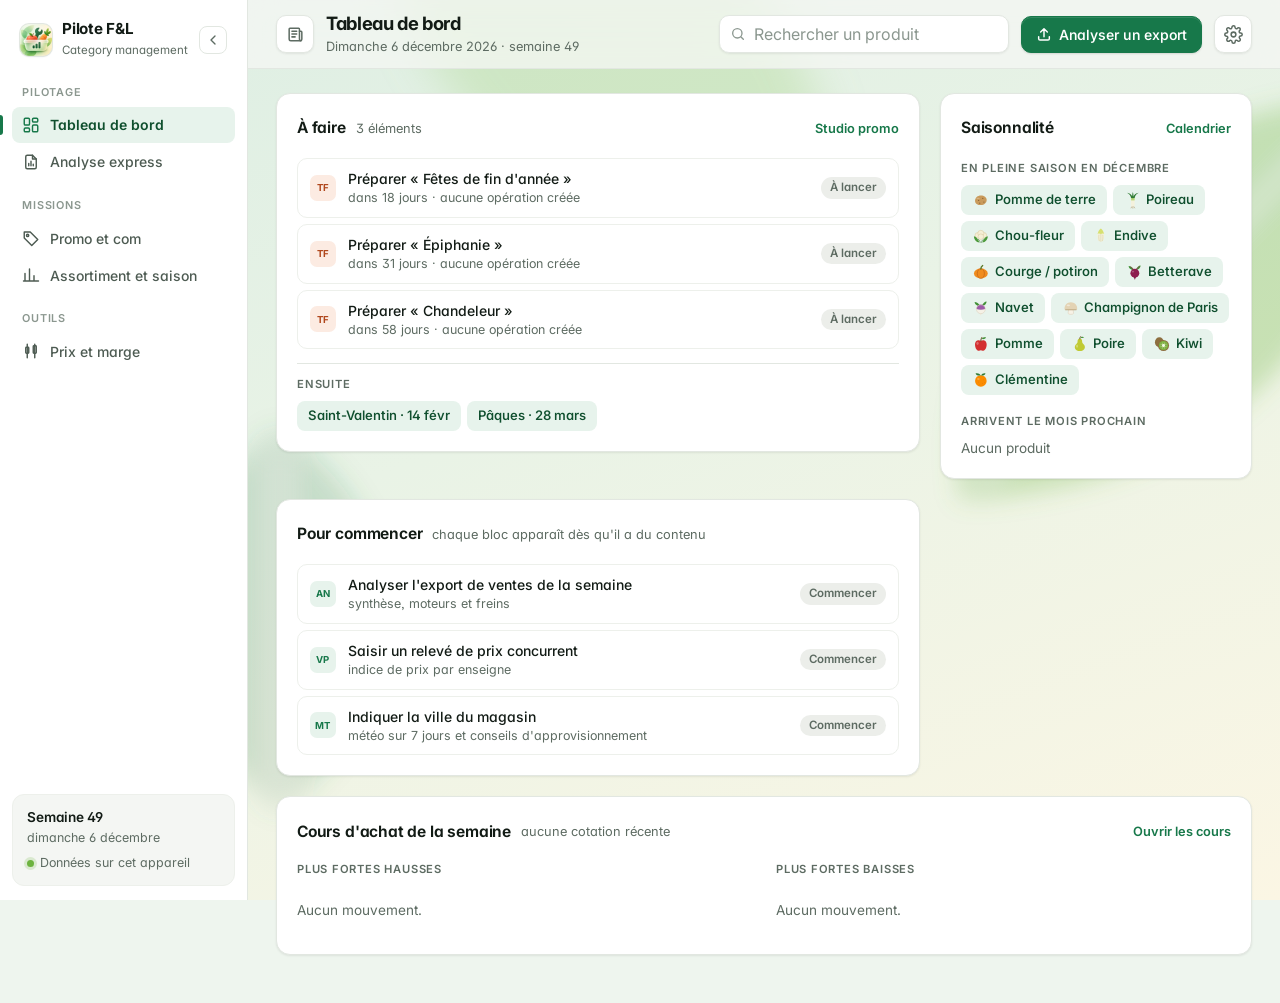
==== commit 8593b2f5: "Version 3.25 : retour du fond d'origine en thème clair Co-Authored-By: Claude Opus 5.5 <noreply@anth" ====
--- a/docs/index.html
+++ b/docs/index.html
@@ -154,6 +154,23 @@
   min-height: 100vh; background: var(--bg);
 }
 body::before { content: ""; position: fixed; inset: 0 0 auto; height: env(safe-area-inset-top, 0px); z-index: 10; background: var(--bg); }
+/* Fond d'origine (thème clair) : dégradé menthe → crème et grandes feuilles floues fixes */
+@media not all and (prefers-color-scheme: dark) {
+  html { background: #ddeee3; }
+  body {
+    background-color: #eef5ee;
+    background-image:
+      url("data:image/svg+xml,%3Csvg xmlns='http://www.w3.org/2000/svg' viewBox='0 0 600 600'%3E%3Cdefs%3E%3Cfilter id='b' x='-20%25' y='-20%25' width='140%25' height='140%25'%3E%3CfeGaussianBlur stdDeviation='14'/%3E%3C/filter%3E%3C/defs%3E%3Cg filter='url(%23b)'%3E%3Cpath d='M70 530C40 290 210 100 540 60C560 330 370 520 70 530Z' fill='%236DB33F' fill-opacity='0.30'/%3E%3Cpath d='M90 510L520 80' stroke='%23ffffff' stroke-opacity='0.55' stroke-width='7' fill='none'/%3E%3C/g%3E%3C/svg%3E"),
+      url("data:image/svg+xml,%3Csvg xmlns='http://www.w3.org/2000/svg' viewBox='0 0 600 600'%3E%3Cdefs%3E%3Cfilter id='b' x='-20%25' y='-20%25' width='140%25' height='140%25'%3E%3CfeGaussianBlur stdDeviation='18'/%3E%3C/filter%3E%3C/defs%3E%3Cg filter='url(%23b)'%3E%3Cpath d='M300 40C470 150 520 380 300 560C80 380 130 150 300 40Z' fill='%231F7A4D' fill-opacity='0.18'/%3E%3Cpath d='M300 70V540' stroke='%23ffffff' stroke-opacity='0.5' stroke-width='7' fill='none'/%3E%3C/g%3E%3C/svg%3E"),
+      url("data:image/svg+xml,%3Csvg xmlns='http://www.w3.org/2000/svg' viewBox='0 0 600 600'%3E%3Cdefs%3E%3Cfilter id='b' x='-20%25' y='-20%25' width='140%25' height='140%25'%3E%3CfeGaussianBlur stdDeviation='22'/%3E%3C/filter%3E%3C/defs%3E%3Cg filter='url(%23b)'%3E%3Cpath d='M60 80C330 60 540 240 540 540C260 540 70 360 60 80Z' fill='%23A8D58A' fill-opacity='0.35'/%3E%3C/g%3E%3C/svg%3E"),
+      linear-gradient(160deg, #ddeee3 0%, #e9f3e6 45%, #fbf6e4 100%);
+    background-repeat: no-repeat;
+    background-size: 520px 520px, 440px 440px, 600px 600px, 100% 100%;
+    background-position: right -140px top 40px, left 60px bottom 60px, left 45% top -260px, 0 0;
+    background-attachment: fixed;
+  }
+  body::before { background: #ddeee3; }
+}
 h1, h2, h3, h4 { font-family: var(--font-display); letter-spacing: -0.012em; }
 ::selection { background: rgba(23, 120, 74, 0.18); }
 
@@ -1566,7 +1583,7 @@
             <div class="panel span-12">
               <div class="ph"><h3>À propos</h3></div>
               <div class="actions" id="st-update-box" style="margin-bottom:10px" hidden><button type="button" id="st-update">Vérifier les mises à jour</button><span class="note" id="st-update-msg" role="status"></span></div>
-              <p class="note" style="margin:0">Pilote F&amp;L · version <span id="st-version">3.24</span> · boîte à outils du category manager fruits et légumes. Données réelles et publiques : cours d'achat de la Commission européenne (Agri-food Data Portal), prix moyens de vente au détail de l'INSEE et relevés en magasin d'Open Prices (Open Food Facts, licence ODbL). Aucun chiffre inventé : sans donnée publique, l'appli vous invite à saisir la vôtre. Site et mises à jour : <a href="https://tristanderoquefeuil-tech.github.io/pilote-fl/" target="_blank" rel="noopener">tristanderoquefeuil-tech.github.io/pilote-fl</a>.</p>
+              <p class="note" style="margin:0">Pilote F&amp;L · version <span id="st-version">3.25</span> · boîte à outils du category manager fruits et légumes. Données réelles et publiques : cours d'achat de la Commission européenne (Agri-food Data Portal), prix moyens de vente au détail de l'INSEE et relevés en magasin d'Open Prices (Open Food Facts, licence ODbL). Aucun chiffre inventé : sans donnée publique, l'appli vous invite à saisir la vôtre. Site et mises à jour : <a href="https://tristanderoquefeuil-tech.github.io/pilote-fl/" target="_blank" rel="noopener">tristanderoquefeuil-tech.github.io/pilote-fl</a>.</p>
             </div>
           </div>
         </div>
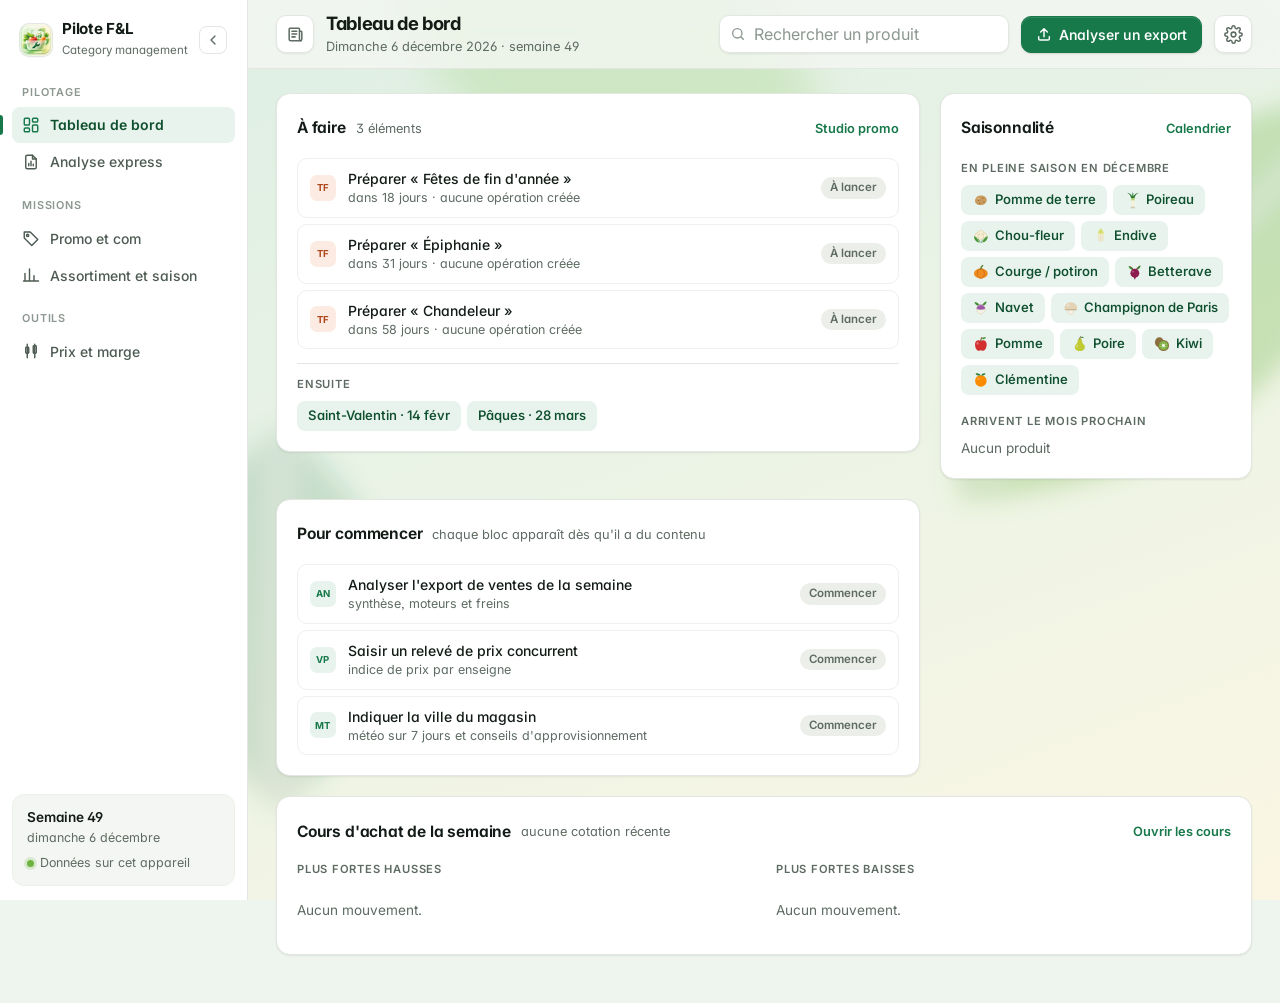
==== commit 10944a8d: "Version 3.27 : nouveau logo Co-Authored-By: Claude Opus 5.5 <noreply@anthropic.com>" ====
--- a/docs/index.html
+++ b/docs/index.html
@@ -6,7 +6,7 @@
 <style>body{margin:0}[hidden]{display:none!important}img{max-width:100%}</style>
 <title>Pilote Fruits & Légumes</title>
 <meta name="color-scheme" content="light dark">
-<link rel="icon" href="[data-uri]">
+<link rel="icon" href="[data-uri]">
 <link rel="preconnect" href="https://fonts.googleapis.com">
 <link rel="stylesheet" href="https://fonts.googleapis.com/css2?family=Inter:wght@400;500;600;700&display=swap">
 <style>
@@ -185,7 +185,7 @@
 .logo { display: flex; align-items: center; gap: 10px; padding: 2px 8px 20px; }
 .logo-mark {
   width: 32px; height: 32px; border-radius: 9px; flex: none;
-  background: #eef5ee url("[data-uri]") center / cover no-repeat;
+  background: #eef5ee url("[data-uri]") center / cover no-repeat;
   box-shadow: 0 0 0 1px var(--line), 0 1px 2px rgba(18, 27, 21, 0.08);
 }
 .logo-text b { display: block; color: var(--text); font-family: var(--font-display); font-weight: 700; font-size: 0.95rem; letter-spacing: -0.015em; line-height: 1.2; }
@@ -699,7 +699,7 @@
 .splash-in { display: grid; justify-items: center; gap: 14px; text-align: center; padding: 24px; }
 .splash-logo {
   width: 148px; height: 148px; border-radius: 36px; overflow: hidden;
-  background: #eef5ee url("[data-uri]") center / cover no-repeat;
+  background: #eef5ee url("[data-uri]") center / cover no-repeat;
   box-shadow: var(--shadow-lg), 0 0 0 1px var(--line);
   animation: splash-pop 0.7s cubic-bezier(0.2, 0.9, 0.3, 1.25) both;
 }
@@ -754,7 +754,7 @@
 }
 .upd-banner .grow { flex: 1; min-width: 0; display: grid; }
 .upd-banner small { color: var(--muted); font-size: 0.78rem; }
-.upd-logo { width: 38px; height: 38px; border-radius: 11px; flex: none; background: #eef5ee url("[data-uri]") center / cover no-repeat; }
+.upd-logo { width: 38px; height: 38px; border-radius: 11px; flex: none; background: #eef5ee url("[data-uri]") center / cover no-repeat; }
 @media (max-width: 480px) { .upd-banner { flex-wrap: wrap; } .upd-banner .grow { flex-basis: calc(100% - 50px); } }
 
 /* Téléphone : les 8 onglets tiennent dans la barre du bas, sans défilement */
@@ -1010,6 +1010,25 @@
   background-image: url("data:image/svg+xml,%3Csvg xmlns='http://www.w3.org/2000/svg' viewBox='0 0 16 16' fill='none' stroke='%238b978f' stroke-width='1.8' stroke-linecap='round' stroke-linejoin='round'%3E%3Cpath d='M4 6l4 4 4-4'/%3E%3C/svg%3E");
   background-repeat: no-repeat; background-position: right 10px center; background-size: 14px;
 }
+
+/* ---------- 3.26 : indicateur de l'onglet actif en « goutte » (un seul fond qui glisse d'un onglet à l'autre) ---------- */
+nav.tabs { position: relative; }
+nav.tabs a { z-index: 1; }
+.tab-pill {
+  position: absolute; left: 0; top: 0; width: 0; height: 0; z-index: 0; pointer-events: none;
+  border-radius: 8px; background: var(--side-active); opacity: 0; transition: opacity 0.15s ease;
+}
+.tab-pill.on { opacity: 1; }
+.tab-pill::before { content: ""; position: absolute; left: -12px; top: 8px; bottom: 8px; width: 3px; border-radius: 0 3px 3px 0; background: var(--leaf); }
+body.side-mini .tab-pill::before { left: -10px; }
+nav.tabs.has-pill a[aria-current="page"] { background: transparent; }
+nav.tabs.has-pill a[aria-current="page"]::before { display: none; }
+@media (max-width: 900px) {
+  .tab-pill { border-radius: 15px; }
+  .tab-pill::before { display: none; }
+}
+/* Glissement entre onglets : la page qui suit le doigt ne crée pas de défilement horizontal */
+main { overflow-x: clip; }
 
 
 /* ===== Cours d'achat : même thème que le reste de l'appli (jetons de pro.css), clair ou sombre selon le système ===== */
@@ -1583,7 +1602,7 @@
             <div class="panel span-12">
               <div class="ph"><h3>À propos</h3></div>
               <div class="actions" id="st-update-box" style="margin-bottom:10px" hidden><button type="button" id="st-update">Vérifier les mises à jour</button><span class="note" id="st-update-msg" role="status"></span></div>
-              <p class="note" style="margin:0">Pilote F&amp;L · version <span id="st-version">3.25</span> · boîte à outils du category manager fruits et légumes. Données réelles et publiques : cours d'achat de la Commission européenne (Agri-food Data Portal), prix moyens de vente au détail de l'INSEE et relevés en magasin d'Open Prices (Open Food Facts, licence ODbL). Aucun chiffre inventé : sans donnée publique, l'appli vous invite à saisir la vôtre. Site et mises à jour : <a href="https://tristanderoquefeuil-tech.github.io/pilote-fl/" target="_blank" rel="noopener">tristanderoquefeuil-tech.github.io/pilote-fl</a>.</p>
+              <p class="note" style="margin:0">Pilote F&amp;L · version <span id="st-version">3.27</span> · boîte à outils du category manager fruits et légumes. Données réelles et publiques : cours d'achat de la Commission européenne (Agri-food Data Portal), prix moyens de vente au détail de l'INSEE et relevés en magasin d'Open Prices (Open Food Facts, licence ODbL). Aucun chiffre inventé : sans donnée publique, l'appli vous invite à saisir la vôtre. Site et mises à jour : <a href="https://tristanderoquefeuil-tech.github.io/pilote-fl/" target="_blank" rel="noopener">tristanderoquefeuil-tech.github.io/pilote-fl</a>.</p>
             </div>
           </div>
         </div>
@@ -1880,6 +1899,8 @@
     saison: ["Saisonnalité", "Production française et import, mois par mois"],
   };
   let lastView = "accueil"; // dernier onglet ouvert avant les Paramètres ou les Actualités
+  let curView = "accueil"; // page affichée
+  let slideIn = 0; // après un glissement du doigt : la page suivante arrive par la droite (1) ou par la gauche (-1)
   // Outils regroupés dans le panneau « Plus » sur téléphone
   // Outils regroupés par thème : un onglet dans la barre, des sous-onglets en haut de la page
   const GROUPS = {
@@ -1902,13 +1923,19 @@
     const h = location.hash.replace("#", "");
     const v = VIEWS.includes(h) ? h : "accueil";
     if (v !== "reglages" && v !== "news") lastView = v;
+    curView = v;
     VIEWS.forEach((name) => { $("view-" + name).hidden = name !== v; });
     if (v === "saison") setTimeout(renderPeak, 0); // cours à jour sur les produits de saison
     // Téléphone : la barre du bas défile ; l'onglet ouvert est ramené au centre
     setTimeout(() => { const nav = document.querySelector("nav.tabs"), cur = nav && nav.querySelector(`a[data-view=\"${v}\"]`); if (nav && cur && nav.scrollWidth > nav.clientWidth) { const nr = nav.getBoundingClientRect(), cr = cur.getBoundingClientRect(); nav.scrollTo({ left: nav.scrollLeft + (cr.left - nr.left) - (nr.width - cr.width) / 2 }); } }, 0);
     if (v === "analyse") setTimeout(() => loadXLSX().catch(() => {}), 400); // préchargement discret
     const pg = $("view-" + v).querySelector(".page");
-    if (pg) { pg.classList.remove("enter"); void pg.offsetWidth; pg.classList.add("enter"); }
+    if (pg) {
+      pg.classList.remove("enter"); void pg.offsetWidth;
+      if (slideIn && pg.animate && !reduceMq.matches) pg.animate([{ transform: `translateX(${slideIn * 56}px)`, opacity: 0 }, { transform: "none", opacity: 1 }], { duration: 230, easing: "cubic-bezier(0.2, 0.8, 0.25, 1)" });
+      else pg.classList.add("enter");
+    }
+    slideIn = 0;
     if (v === "marche") setTimeout(() => drawChart(), 0);
     if (v === "com") setTimeout(() => comOnShow(), 0);
     if (v === "assort") setTimeout(() => renderAssort(), 0);
@@ -1933,6 +1960,8 @@
     document.querySelectorAll(".subtabs a").forEach((a) => {
       if (a.dataset.sub === v) a.setAttribute("aria-current", "page"); else a.removeAttribute("aria-current");
     });
+    movePill(tabsNav.querySelector('a[aria-current="page"]'), pillReady);
+    pillReady = true;
   }
   function go(view, focusId) {
     if (location.hash !== "#" + view) location.hash = view; else route();
@@ -1957,6 +1986,169 @@
   document.querySelectorAll(".tb-icon").forEach((a) => a.addEventListener("click", (e) => {
     if (location.hash === "#" + a.dataset.view) { e.preventDefault(); go(lastView || "accueil"); }
   }));
+
+  // ================= Indicateur de l'onglet actif : un seul fond qui glisse en « goutte » =================
+  const reduceMq = matchMedia("(prefers-reduced-motion: reduce)");
+  const tabsNav = document.querySelector("nav.tabs");
+  const pill = document.createElement("span");
+  pill.className = "tab-pill";
+  pill.setAttribute("aria-hidden", "true");
+  tabsNav.append(pill);
+  tabsNav.classList.add("has-pill");
+  let pillOn = null, pillAnim = null, pillEnd = 0, pillReady = false;
+  const pillBusy = () => !!pillAnim && performance.now() < pillEnd; // animation encore en cours (d'après l'horloge)
+  const pillRect = (a) => ({ x: a.offsetLeft, y: a.offsetTop, w: a.offsetWidth, h: a.offsetHeight });
+  const pillCss = (r) => ({ left: r.x + "px", top: r.y + "px", width: r.w + "px", height: r.h + "px" });
+  const setPill = (r) => Object.assign(pill.style, pillCss(r));
+  const readPill = () => { const cs = getComputedStyle(pill); return { x: parseFloat(cs.left) || 0, y: parseFloat(cs.top) || 0, w: parseFloat(cs.width) || 0, h: parseFloat(cs.height) || 0 }; };
+  // Forme intermédiaire entre A et B : le bord avant avance de « lead », le bord arrière de « trail » (0 → 1),
+  // la goutte s'amincit de « squash » dans l'autre sens ; « over » = dépassement du bord avant (px)
+  function gooAt(A, B, lead, trail, squash, over = 0) {
+    const hz = Math.abs(B.x - A.x) >= Math.abs(B.y - A.y);
+    const [p, s, c, cs] = hz ? ["x", "w", "y", "h"] : ["y", "h", "x", "w"];
+    const L = (u, v, t) => u + (v - u) * t;
+    const fwd = B[p] >= A[p];
+    let s0, s1;
+    if (fwd) { s0 = L(A[p], B[p], trail); s1 = L(A[p] + A[s], B[p] + B[s], lead) + over; }
+    else { s0 = L(A[p], B[p], lead) - over; s1 = L(A[p] + A[s], B[p] + B[s], trail); }
+    const m = (lead + trail) / 2, size = L(A[cs], B[cs], m) * squash;
+    const mid = L(A[c] + A[cs] / 2, B[c] + B[cs] / 2, m);
+    const r = {};
+    r[p] = s0; r[s] = Math.max(0, s1 - s0); r[c] = mid - size / 2; r[cs] = size;
+    return r;
+  }
+  function movePill(a, animate) {
+    if (!a || !a.offsetWidth) { pill.classList.remove("on"); pillOn = null; return; }
+    const was = pillOn, from = was ? readPill() : null; // lu avant d'arrêter l'animation en cours
+    if (pillAnim) { pillAnim.cancel(); pillAnim = null; }
+    const B = pillRect(a);
+    setPill(B);
+    pill.classList.add("on");
+    pillOn = a;
+    if (!animate || !from || !pill.animate) return;
+    const dist = Math.abs(from.x - B.x) + Math.abs(from.y - B.y) + Math.abs(from.w - B.w) + Math.abs(from.h - B.h);
+    if (dist < 1) return;
+    let frames, opts;
+    if (reduceMq.matches) { frames = [pillCss(from), pillCss(B)]; opts = { duration: 180, easing: "ease-out" }; }
+    else if (a === was) { frames = [pillCss(from), pillCss(B)]; opts = { duration: 260, easing: "cubic-bezier(0.3, 1.45, 0.5, 1)" }; } // retour en place
+    else {
+      const over = Math.min(7, dist * 0.05), e = "cubic-bezier(0.3, 0.6, 0.35, 1)";
+      frames = [
+        { ...pillCss(from), offset: 0, easing: e },
+        { ...pillCss(gooAt(from, B, 0.7, 0.12, 0.8)), offset: 0.36, easing: e },
+        { ...pillCss(gooAt(from, B, 1, 0.82, 0.94, over)), offset: 0.7, easing: e },
+        { ...pillCss(B), offset: 1 },
+      ];
+      opts = { duration: 380, easing: "linear" };
+    }
+    pillAnim = pill.animate(frames, opts);
+    pillEnd = performance.now() + opts.duration + 30;
+    const me = pillAnim;
+    me.onfinish = () => { if (pillAnim === me) { pillAnim = null; if (pillOn && pillOn.offsetWidth) setPill(pillRect(pillOn)); } };
+  }
+  // Pendant le glissement du doigt : la goutte s'étire vers l'onglet visé (t de 0 à 1)
+  function stretchPill(a, t) {
+    if (!pillOn || pillBusy()) return;
+    if (pillAnim) { pillAnim.cancel(); pillAnim = null; }
+    const A = pillRect(pillOn);
+    setPill(a && a !== pillOn && t > 0 ? gooAt(A, pillRect(a), 0.38 * t, 0.05 * t, 1 - 0.14 * t) : A);
+  }
+  // Taille de la barre changée (barre réduite, rotation, clavier) : la goutte se recale sans animation
+  if (window.ResizeObserver) {
+    const ro = new ResizeObserver(() => { if (!pillOn || !pillOn.offsetWidth) return; if (pillAnim) { pillAnim.cancel(); pillAnim = null; } setPill(pillRect(pillOn)); });
+    ro.observe(tabsNav);
+    tabsNav.querySelectorAll("a").forEach((a) => ro.observe(a));
+  }
+  if (document.fonts && document.fonts.ready) document.fonts.ready.then(() => { if (pillOn && !pillBusy()) setPill(pillRect(pillOn)); });
+
+  // ================= Téléphone : glisser le doigt pour passer à l'onglet voisin =================
+  // Ordre de la barre du bas, en passant par les sous-onglets de chaque thème
+  const SWIPE_SEQ = ["accueil", "analyse", "promo", "com", "assort", "saison", "marche", "marge"];
+  (() => {
+    const mainEl = document.querySelector("main");
+    if (!mainEl) return;
+    const EDGE = 24; // bords de l'écran laissés au geste Retour d'Android
+    const NO_SWIPE = "input, textarea, select, [contenteditable], nav.tabs, .overlay, #mk-svg, #mk-wl, [data-noswipe]";
+    // Élément qui défile lui-même de côté (tableau large, liste horizontale) : on le laisse défiler
+    const hScroll = (el) => {
+      for (; el && el !== mainEl; el = el.parentElement) {
+        if (el.scrollWidth > el.clientWidth + 2) { const o = getComputedStyle(el).overflowX; if (o === "auto" || o === "scroll") return true; }
+      }
+      return false;
+    };
+    let st = null;
+    const tabOf = (v) => tabsNav.querySelector(`a[data-view="${groupOf(v) || v}"]`);
+    const reset = (view) => { view.style.transform = ""; view.style.opacity = ""; };
+    mainEl.addEventListener("touchstart", (e) => {
+      st = null;
+      if (wideMq.matches || e.touches.length !== 1) return;
+      if (document.body.classList.contains("modal-open") || document.body.classList.contains("kb-open")) return;
+      const i = SWIPE_SEQ.indexOf(curView), t = e.touches[0];
+      if (i < 0 || t.clientX < EDGE || t.clientX > innerWidth - EDGE) return;
+      if (e.target.closest(NO_SWIPE) || hScroll(e.target)) return;
+      try { if (String(getSelection() || "").length) return; } catch { /* sans effet */ }
+      st = { x: t.clientX, y: t.clientY, i, dir: "", dx: 0, pts: [[t.clientX, e.timeStamp]], view: $("view-" + curView) };
+    }, { passive: true });
+    mainEl.addEventListener("touchmove", (e) => {
+      if (!st || st.dir === "v") return;
+      if (e.touches.length !== 1) { cancel(); return; }
+      const t = e.touches[0], dx = t.clientX - st.x, dy = t.clientY - st.y;
+      if (!st.dir) {
+        if (Math.abs(dx) < 10 && Math.abs(dy) < 10) return;
+        if (Math.abs(dy) * 1.2 > Math.abs(dx)) { st.dir = "v"; return; } // surtout vertical : c'est un défilement
+        st.dir = "h";
+      }
+      if (e.cancelable) e.preventDefault();
+      st.dx = dx;
+      st.pts.push([t.clientX, e.timeStamp]);
+      if (st.pts.length > 5) st.pts.shift();
+      const nb = SWIPE_SEQ[st.i + (dx < 0 ? 1 : -1)];
+      if (reduceMq.matches) return;
+      // La page suit légèrement le doigt (avec résistance s'il n'y a plus d'onglet de ce côté)
+      st.view.style.transform = `translateX(${(nb ? dx * 0.35 : dx * 0.1).toFixed(1)}px)`;
+      st.view.style.opacity = nb ? String(1 - Math.min(0.3, Math.abs(dx) / innerWidth * 0.45)) : "";
+      stretchPill(nb && tabOf(nb), Math.min(1, Math.abs(dx) / (innerWidth * 0.5)));
+    }, { passive: false });
+    const cancel = () => {
+      const s = st;
+      st = null;
+      if (!s || s.dir !== "h") return;
+      const tr = s.view.style.transform, op = s.view.style.opacity || "1";
+      reset(s.view);
+      if (tr && s.view.animate && !reduceMq.matches) s.view.animate([{ transform: tr, opacity: op }, { transform: "none", opacity: 1 }], { duration: 240, easing: "cubic-bezier(0.3, 1.3, 0.5, 1)" });
+      movePill(pillOn, true);
+    };
+    mainEl.addEventListener("touchend", () => {
+      const s = st;
+      if (!s || s.dir !== "h") { st = null; return; }
+      const a = s.pts[0], b = s.pts[s.pts.length - 1], dt = b[1] - a[1];
+      const v = dt > 0 ? (b[0] - a[0]) / dt : 0; // vitesse en px/ms sur les derniers mouvements
+      const sign = s.dx < 0 ? 1 : -1; // 1 : onglet suivant
+      const nb = SWIPE_SEQ[s.i + sign];
+      const far = Math.abs(s.dx) > Math.max(64, innerWidth * 0.22);
+      const fast = Math.abs(s.dx) > 28 && Math.abs(v) > 0.4 && Math.sign(v) === Math.sign(s.dx);
+      const flickBack = Math.abs(v) > 0.3 && Math.sign(v) !== Math.sign(s.dx); // le doigt est revenu en arrière
+      if (!nb || !(far || fast) || flickBack) { cancel(); return; }
+      st = null;
+      haptic();
+      const view = s.view, tr = view.style.transform, op = view.style.opacity || "1";
+      const done = () => { reset(view); slideIn = sign; go(nb); };
+      if (!tr || !view.animate || reduceMq.matches) { done(); return; }
+      // La page part du côté du geste, la suivante arrive de l'autre côté
+      const out = view.animate([{ transform: tr, opacity: op }, { transform: `translateX(${-sign * Math.min(innerWidth * 0.3, 120)}px)`, opacity: 0 }], { duration: 120, easing: "cubic-bezier(0.4, 0, 1, 1)", fill: "forwards" });
+      let left = false;
+      const leave = () => {
+        if (left) return;
+        left = true;
+        window.addEventListener("hashchange", () => out.cancel(), { once: true });
+        setTimeout(() => out.cancel(), 600);
+        done();
+      };
+      out.onfinish = leave;
+      setTimeout(leave, 140); // le changement d'onglet ne dépend pas de la fin de l'animation
+    });
+    mainEl.addEventListener("touchcancel", cancel);
+  })();
   route();
 
   // ================= Stockage (en ligne : base partagée ; appli : téléphone) =================
